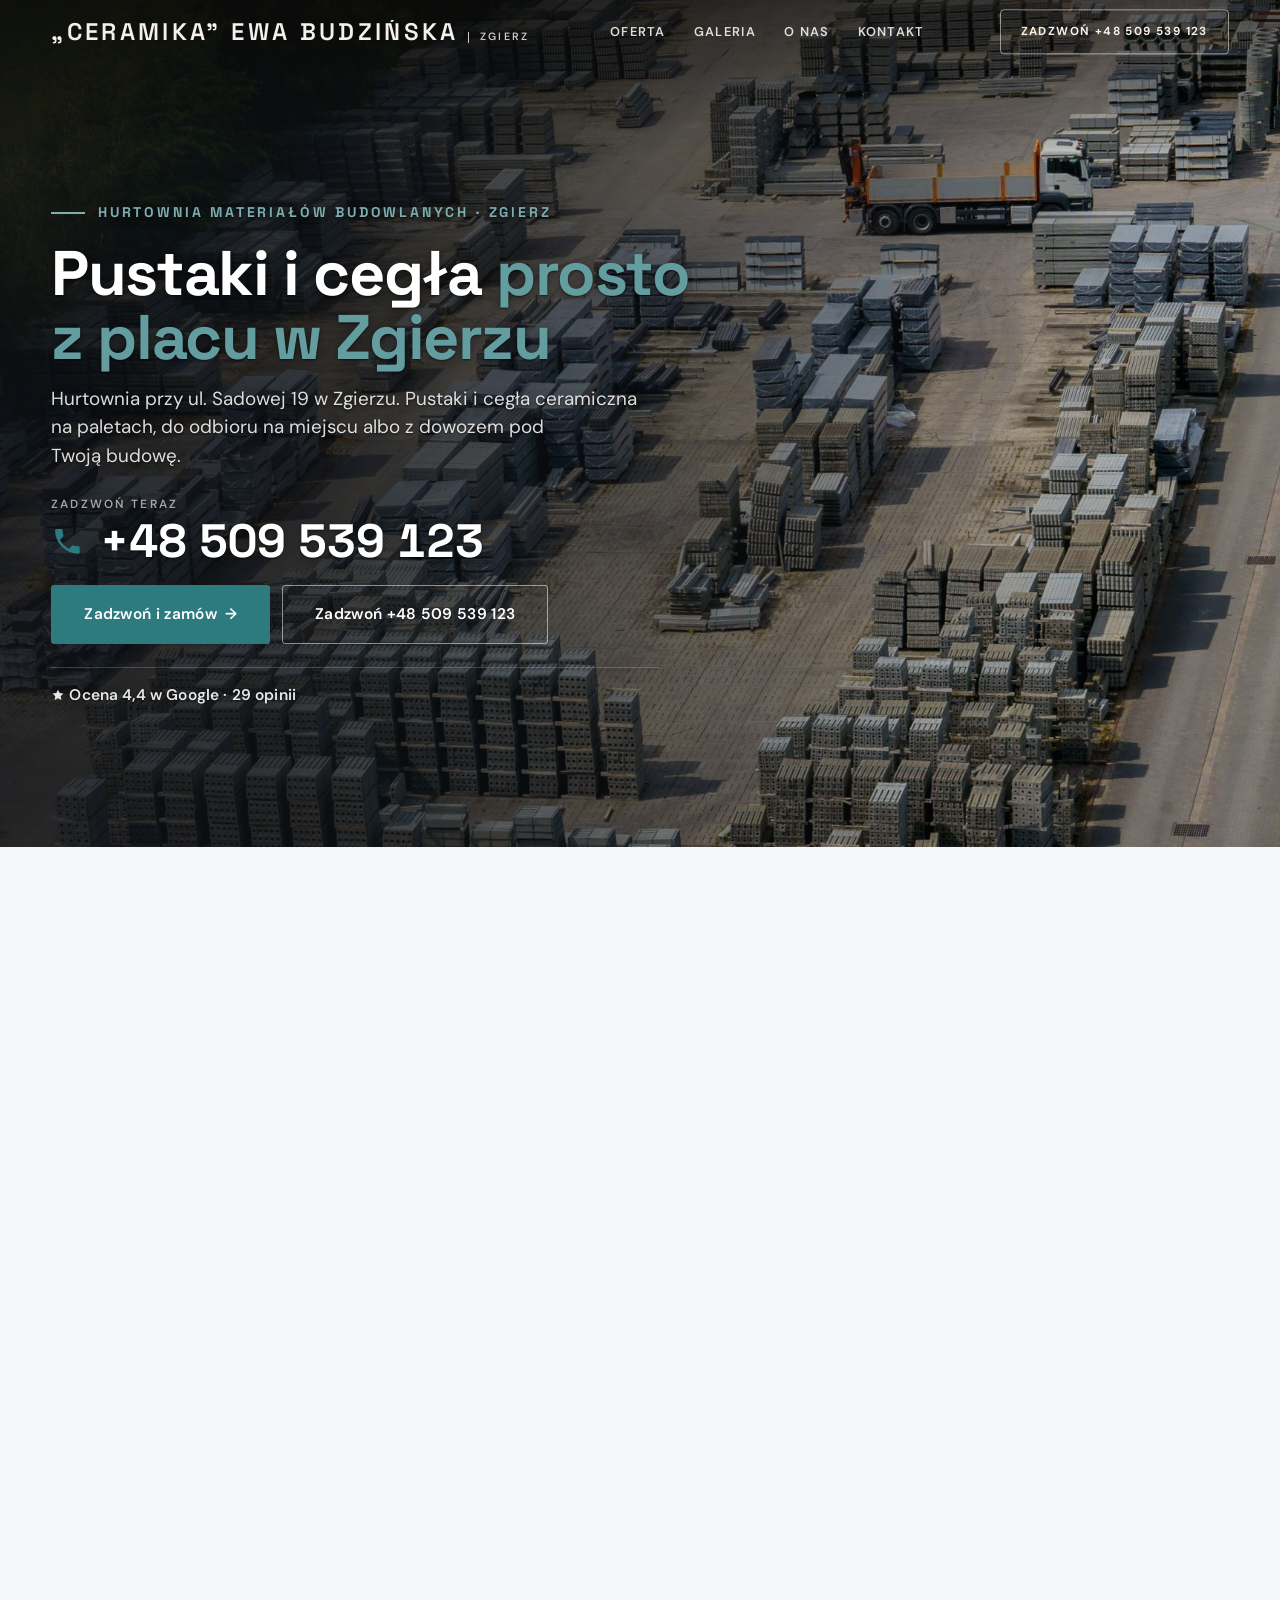
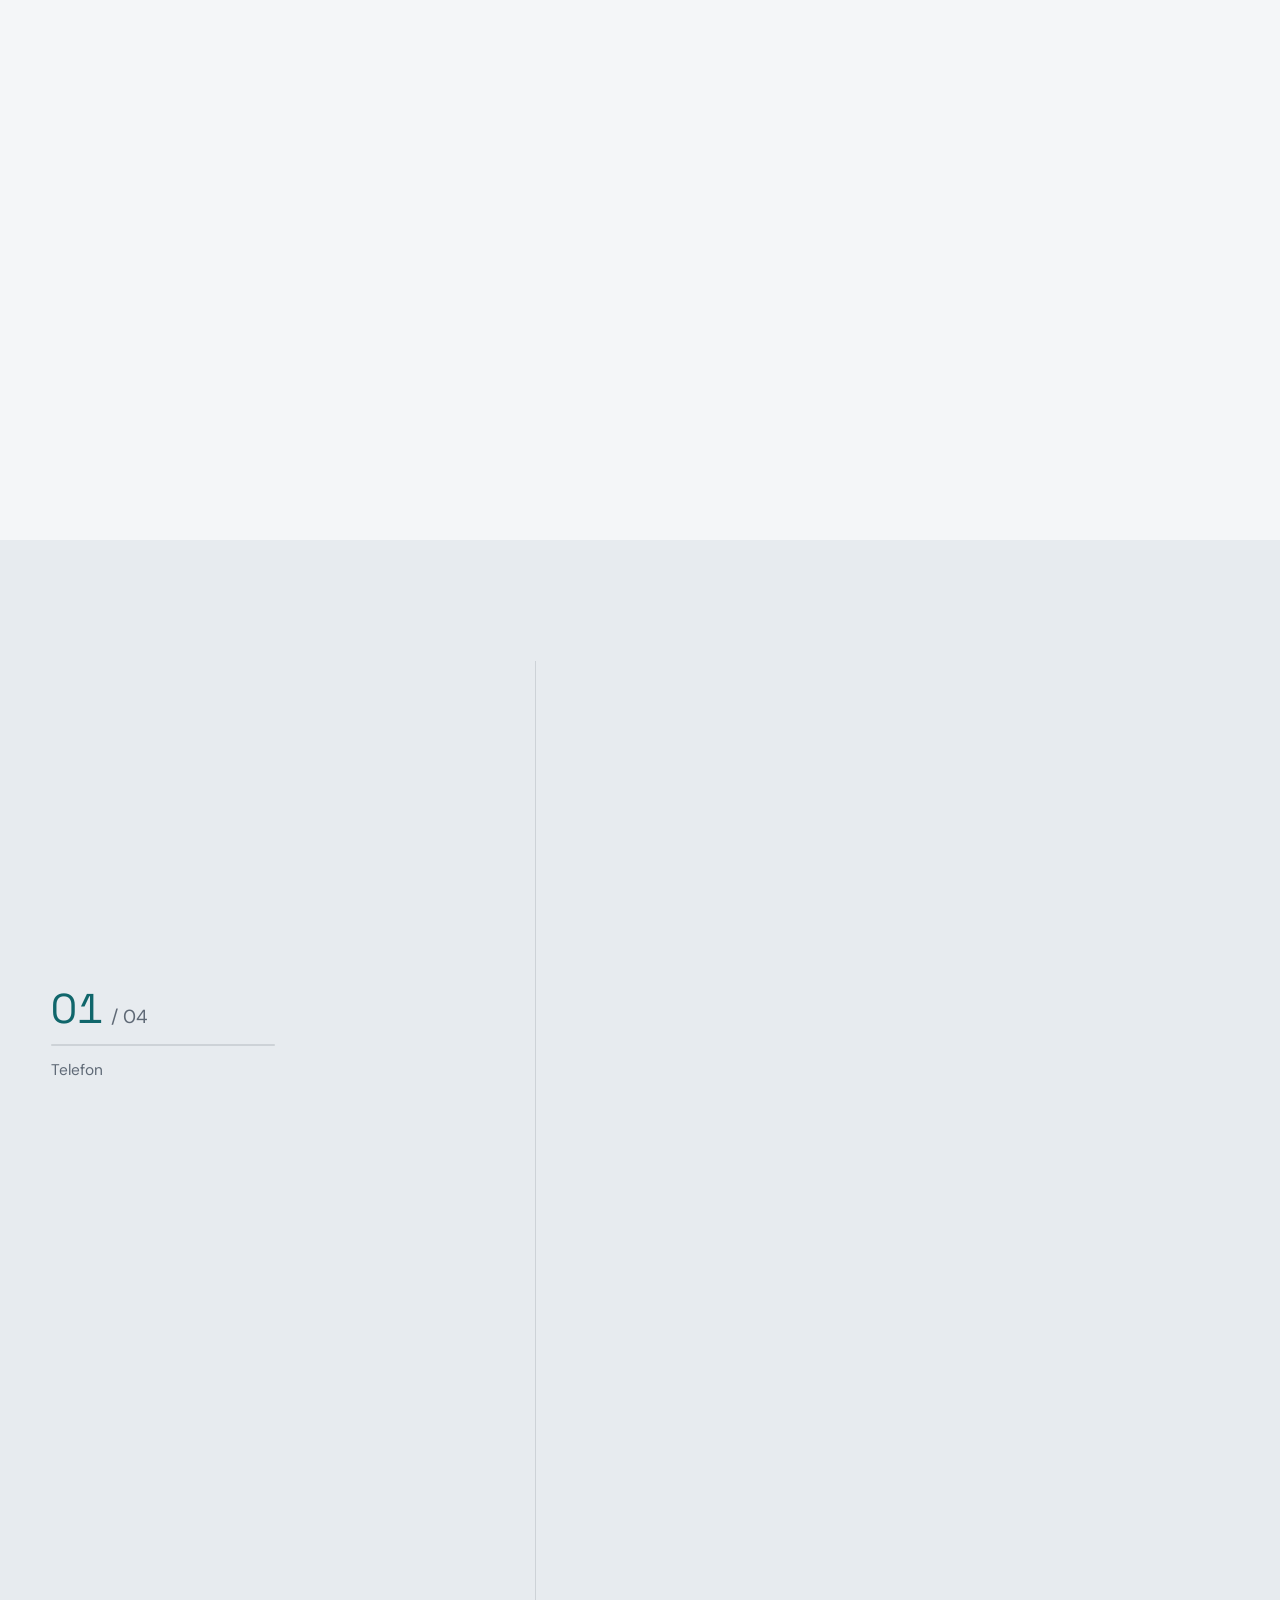
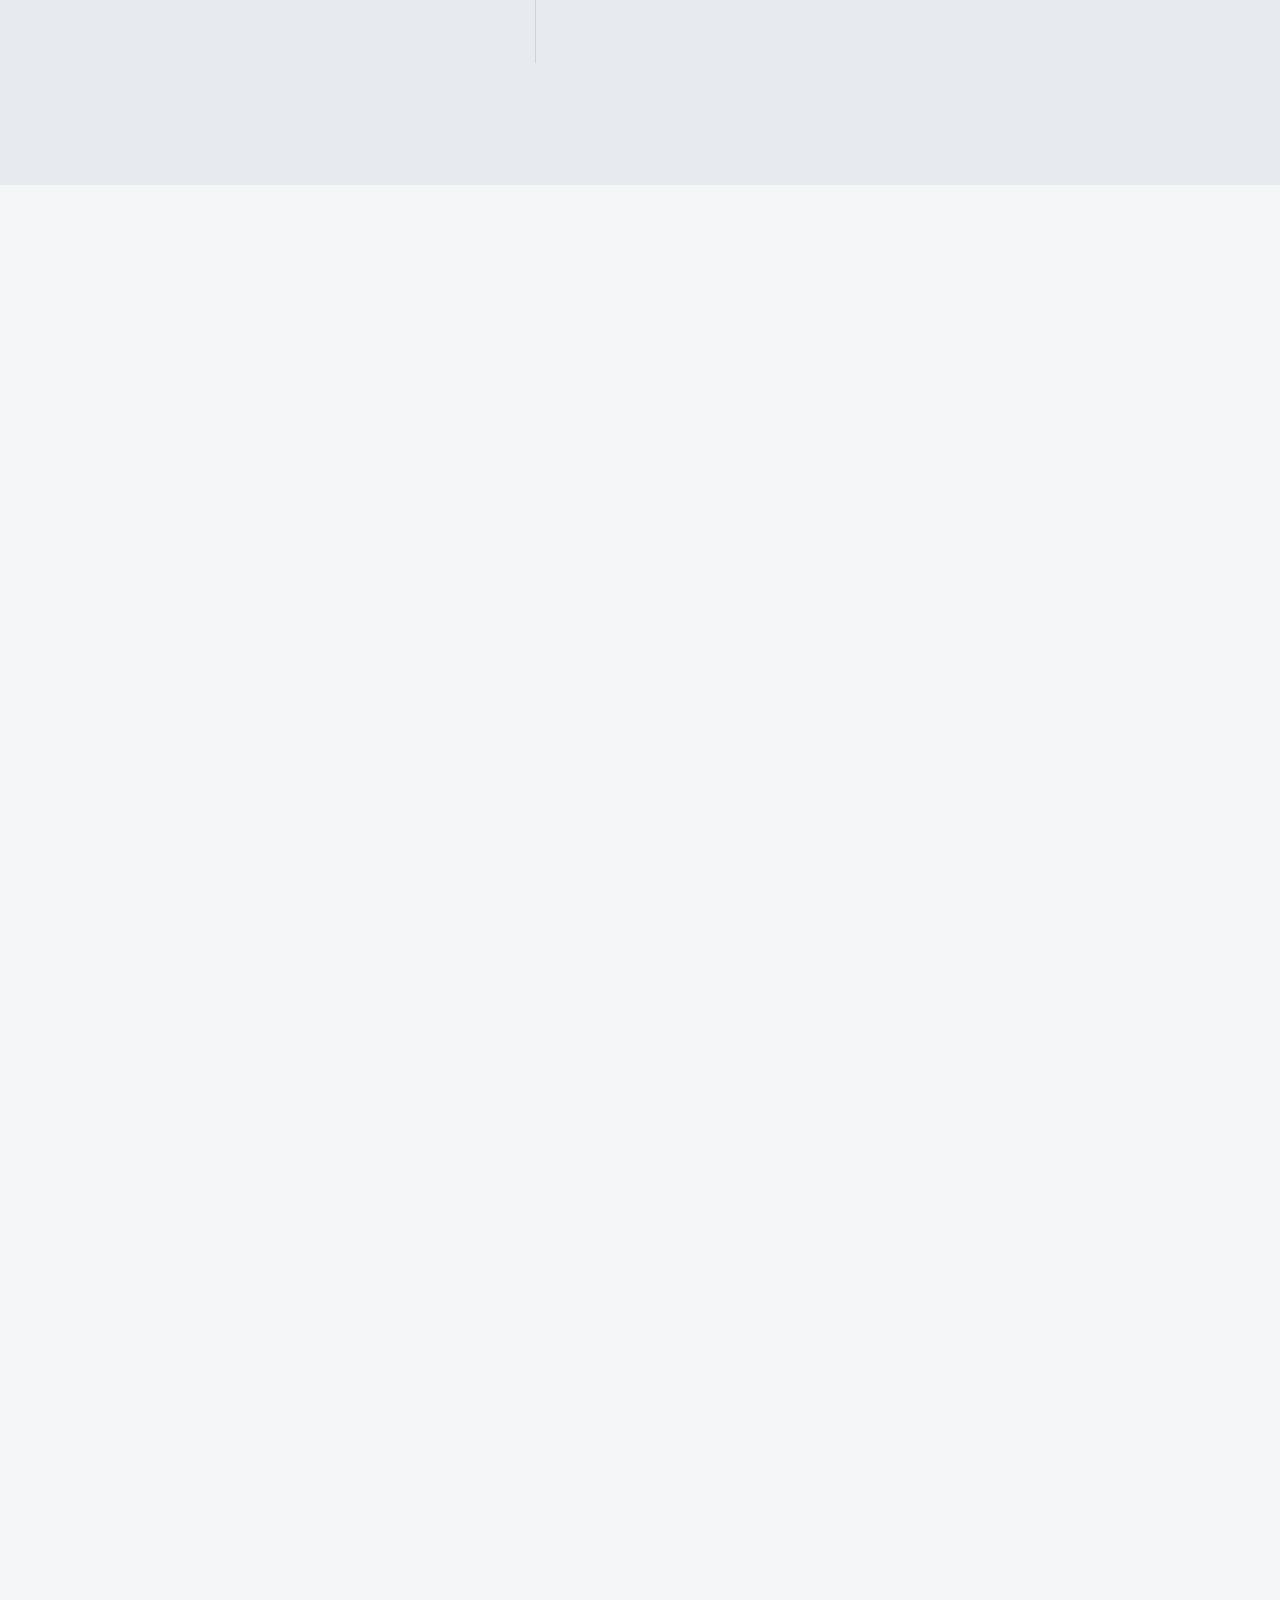
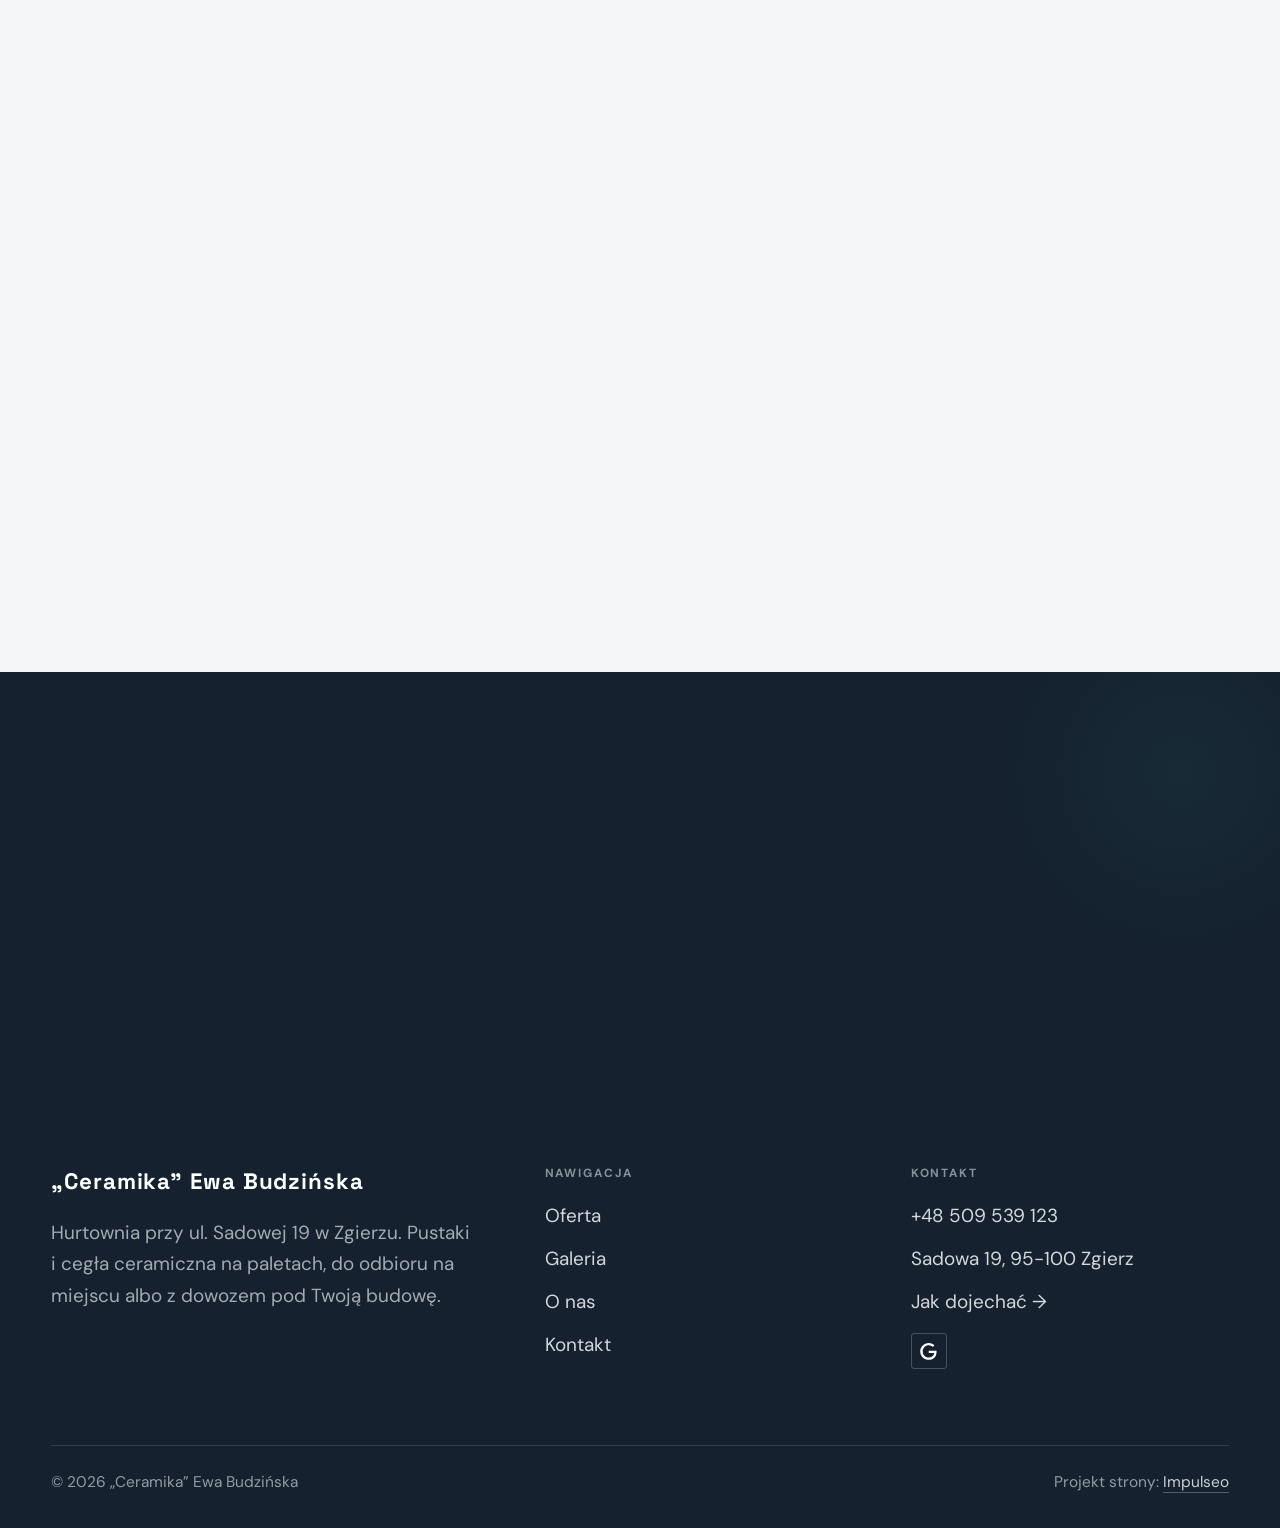
==== index.html @ 6e17d6d0 "Strona demo: ceramika-ewa-budzinska" ====
<!DOCTYPE html>
<html lang="pl">
<head>
<meta charset="UTF-8">
<meta name="viewport" content="width=device-width, initial-scale=1.0">
<title>„Ceramika” Ewa Budzińska - hurtownia materiałów budowlanych · Zgierz</title>
<meta name="description" content="„Ceramika” Ewa Budzińska - hurtownia materiałów budowlanych w Zgierzu, ul. Sadowa 19. Pustaki i cegła ceramiczna, odbiór na miejscu albo dowóz pod budowę. Tel. 509 539 123.">
<link rel="canonical" href="https://kris20032.github.io/ceramika-ewa-budzinska/">
<meta name="robots" content="noindex, nofollow">
<meta property="og:type" content="website">
<meta property="og:locale" content="pl_PL">
<meta property="og:site_name" content="„Ceramika” Ewa Budzińska">
<meta property="og:title" content="„Ceramika” Ewa Budzińska - hurtownia materiałów budowlanych · Zgierz">
<meta property="og:description" content="„Ceramika” Ewa Budzińska - hurtownia materiałów budowlanych w Zgierzu, ul. Sadowa 19. Pustaki i cegła ceramiczna, odbiór na miejscu albo dowóz pod budowę. Tel. 509 539 123.">
<meta property="og:url" content="https://kris20032.github.io/ceramika-ewa-budzinska/">
<meta property="og:image" content="https://kris20032.github.io/ceramika-ewa-budzinska/img/og.jpg">
<meta property="og:image:width" content="1200">
<meta property="og:image:height" content="630">
<meta name="twitter:card" content="summary_large_image">
<script type="application/ld+json">{"@context": "https://schema.org", "@type": "LocalBusiness", "name": "„Ceramika” Ewa Budzińska", "url": "https://kris20032.github.io/ceramika-ewa-budzinska/", "telephone": "+48509539123", "image": "https://kris20032.github.io/ceramika-ewa-budzinska/img/og.jpg", "areaServed": "Zgierz", "sameAs": ["https://www.google.com/maps?cid=14687535747138328840"]}</script>
<link rel="preconnect" href="https://fonts.googleapis.com">
<link rel="preconnect" href="https://fonts.gstatic.com" crossorigin>
<link href="https://fonts.googleapis.com/css2?family=Space+Grotesk:wght@500;600;700&family=DM+Sans:opsz,wght@9..40,400;9..40,500;9..40,600&display=swap" rel="stylesheet">
<link rel="stylesheet" href="assets/styles.css?v=42284252">
</head>
<body>

<header class="nav">
  <div class="wrap nav-inner">
    <a class="brand" href="index.html"><span class="name">„Ceramika” Ewa Budzińska</span><span class="sub">Zgierz</span></a>
    <nav class="nav-links">
      <a href="oferta.html">Oferta</a>
      <a href="realizacje.html">Galeria</a>
      <a href="o-nas.html">O nas</a>
      <a href="kontakt.html">Kontakt</a>
      <a href="tel:+48509539123" class="btn btn-accent">Zadzwoń +48 509 539 123</a>
    </nav>
    <button class="nav-toggle" aria-label="Menu"><span></span><span></span><span></span></button>
  </div>
</header>

<main>
<section class="hero-fach">
  <img class="hf-photo" src="img/hero.jpg" fetchpriority="high" data-rotate="img/g1.jpg|img/g3.jpg" alt="„Ceramika” Ewa Budzińska" width="1800" height="1140">
  <div class="hf-panel">
    <div class="hf-inner">
      <span class="hf-kicker">Hurtownia materiałów budowlanych · Zgierz</span>
      <h1 class="hf-title">Pustaki i cegła <em>prosto z placu w Zgierzu</em></h1>
      <p class="hf-lead">Hurtownia przy ul. Sadowej 19 w Zgierzu. Pustaki i cegła ceramiczna na paletach, do odbioru na miejscu albo z dowozem pod Twoją budowę.</p>
      <a class="hf-phone" href="tel:+48509539123"><span class="hf-phone-lab">Zadzwoń teraz</span><span class="hf-phone-num"><svg class="ico-tel" width="16" height="16" viewBox="0 0 24 24" fill="none" aria-hidden="true"><path d="M6.6 10.8a15.5 15.5 0 0 0 6.6 6.6l2.2-2.2a1 1 0 0 1 1-.24 11.4 11.4 0 0 0 3.6.58 1 1 0 0 1 1 1V20a1 1 0 0 1-1 1A17 17 0 0 1 3 4a1 1 0 0 1 1-1h3.5a1 1 0 0 1 1 1c0 1.25.2 2.46.58 3.6a1 1 0 0 1-.25 1l-2.23 2.2Z" fill="currentColor"/></svg> +48 509 539 123</span></a>
      <div class="hf-actions">
        <a href="kontakt.html" class="btn btn-accent">Zadzwoń i zamów <span class="arr">→</span></a>
        <a href="tel:+48509539123" class="btn btn-ghost hf-ghost">Zadzwoń +48 509 539 123</a>
      </div>
      <div class="hf-trust"><svg class="ico-star" width="14" height="14" viewBox="0 0 24 24" style="vertical-align:-2px" aria-hidden="true"><path d="M12 2.8l2.85 5.8 6.4.93-4.63 4.5 1.1 6.37L12 17.4l-5.72 3 1.1-6.37-4.63-4.5 6.4-.93L12 2.8Z" fill="currentColor"/></svg> Ocena 4,4 w Google · 29 opinii</div>
    </div>
  </div>
</section>
<section class="objawy">
  <div class="wrap">
    <div class="head reveal">
      <span class="eyebrow">Na placu</span>
      <h2>Ceramika na ściany domu</h2>
      <p>Pustaki i cegła na paletach. Zadzwoń, a powiemy, co jest dziś na placu i kiedy możemy to przywieźć.</p>
    </div>
    <div class="obj-grid">
      <a class="obj-tile reveal" href="kontakt.html"><span class="ot-row"><span class="ot-name">Pustaki ceramiczne</span><span class="ot-arr" aria-hidden="true">→</span></span></a>
      <a class="obj-tile reveal" href="kontakt.html"><span class="ot-row"><span class="ot-name">Cegła</span><span class="ot-arr" aria-hidden="true">→</span></span></a>
      <a class="obj-tile reveal" href="kontakt.html"><span class="ot-row"><span class="ot-name">Stan surowy</span><span class="ot-arr" aria-hidden="true">→</span></span></a>
      <a class="obj-tile reveal" href="kontakt.html"><span class="ot-row"><span class="ot-name">Dowóz pod budowę</span><span class="ot-arr" aria-hidden="true">→</span></span></a>
      <a class="obj-tile reveal" href="kontakt.html"><span class="ot-row"><span class="ot-name">Odbiór na miejscu</span><span class="ot-arr" aria-hidden="true">→</span></span></a>
      <a class="obj-tile reveal" href="kontakt.html"><span class="ot-row"><span class="ot-name">Cena przez telefon</span><span class="ot-arr" aria-hidden="true">→</span></span></a>
    </div>
  </div>
</section>
<section class="gateways-band">
  <div class="wrap">
    <div class="gateways">
      <a href="oferta.html" class="gateway reveal"><img src="img/g2.jpg" alt="Pustaki ceramiczne" loading="lazy" width="1330" height="730" decoding="async"><span class="g-ttl">Pustaki ceramiczne</span></a>
      <a href="oferta.html" class="gateway reveal"><img src="img/g9.jpg" alt="Cegła ceramiczna" loading="lazy" width="1615" height="1179" decoding="async"><span class="g-ttl">Cegła ceramiczna</span></a>
      <a href="oferta.html" class="gateway reveal"><img src="img/g5.jpg" alt="Materiały na stan surowy" loading="lazy" width="1900" height="1267" decoding="async"><span class="g-ttl">Materiały na stan surowy</span></a>
    </div>
  </div>
</section>
<section class="proces proces-os fachowcy">
  <div class="wrap proc-grid">
    <div class="proc-side">
      <div class="head reveal">
        <span class="eyebrow">Jak pracujemy</span>
        <h2>Wiesz, na czym stoisz - na każdym etapie</h2>
        <p>Od pierwszego telefonu do materiału na budowie.</p>
      </div>
      <div class="proc-count" aria-hidden="true"><span class="pc-cur">01</span><span class="pc-all">/ 04</span></div>
      <div class="proc-bar" aria-hidden="true"><i></i></div>
      <p class="proc-now" aria-hidden="true">Telefon</p>
    </div>
    <ol class="proces-line">
      <li class="reveal"><span class="pno">01</span><h3>Telefon</h3><p>Dzwonisz pod 509 539 123 z listą materiałów albo z projektem.</p></li>
      <li class="reveal"><span class="pno">02</span><h3>Cena i termin</h3><p>Mówimy, co jest na placu, ile to kosztuje i kiedy możemy przywieźć.</p></li>
      <li class="reveal"><span class="pno">03</span><h3>Przygotowanie</h3><p>Kompletujemy towar na paletach i umawiamy dzień odbioru albo dostawy.</p></li>
      <li class="reveal"><span class="pno">04</span><h3>Odbiór albo dowóz</h3><p>Odbierasz materiał u nas przy Sadowej albo przywozimy go pod budowę.</p></li>
    </ol>
  </div>
</section>
<section>
  <div class="wrap">
    <div class="head reveal">
      <span class="eyebrow">Galeria</span>
      <h2>Materiały na mury</h2>
      <p>Ceramika budowlana i towar przygotowany do wydania.</p>
    </div>
    <div class="gallery">
      <div class="tile t-two3 reveal"><img src="img/g6.jpg" alt="„Ceramika” Ewa Budzińska" loading="lazy" width="1600" height="1045" decoding="async"></div>
      <div class="tile t-third reveal"><img src="img/g7.jpg" alt="„Ceramika” Ewa Budzińska" loading="lazy" width="1566" height="1036" decoding="async"></div>
      <div class="tile t-third reveal"><img src="img/g8.jpg" alt="„Ceramika” Ewa Budzińska" loading="lazy" width="1538" height="994" decoding="async"></div>
      <div class="tile t-third reveal"><img src="img/g4.jpg" alt="„Ceramika” Ewa Budzińska" loading="lazy" width="1600" height="1067" decoding="async"></div>
      <div class="tile t-third reveal"><img src="img/g10.jpg" alt="„Ceramika” Ewa Budzińska" loading="lazy" width="1516" height="960" decoding="async"></div>
    </div>
    <div style="margin-top:var(--space-7)" class="reveal"><a href="realizacje.html" class="btn btn-accent">Pełna galeria <span class="arr">→</span></a></div>
  </div>
</section>
<section class="fach-uslugi">
  <div class="wrap">
    <div class="head reveal">
      <span class="eyebrow">Asortyment</span>
      <h2>Co kupisz w hurtowni</h2>
      <p>Najczęściej kupowane u nas materiały. Aktualną cenę podamy przez telefon.</p>
    </div>
    <ul class="fu-list">
      <li class="fu-row reveal"><div class="fu-name">Pustaki ceramiczne</div><div class="fu-desc">Na ściany nośne i działowe. Stoją u nas na paletach, gotowe do wydania.</div><a class="fu-cta" href="kontakt.html">Zapytaj o cenę <span class="arr">→</span></a></li>
      <li class="fu-row reveal"><div class="fu-name">Cegła ceramiczna</div><div class="fu-desc">Do ścian, kominów i ogrodzeń. Zapytaj, jakie rodzaje są teraz na placu.</div><a class="fu-cta" href="kontakt.html">Zapytaj o cenę <span class="arr">→</span></a></li>
      <li class="fu-row reveal"><div class="fu-name">Materiały na stan surowy</div><div class="fu-desc">Reszta listy na budowę. Mówimy od razu, co jest na miejscu, a co trzeba sprowadzić.</div><a class="fu-cta" href="kontakt.html">Zapytaj o cenę <span class="arr">→</span></a></li>
      <li class="fu-row reveal"><div class="fu-name">Dowóz pod budowę</div><div class="fu-desc">Materiał przywozimy pod wskazany adres. Termin dostawy ustalamy przy zamówieniu.</div><a class="fu-cta" href="kontakt.html">Zapytaj o cenę <span class="arr">→</span></a></li>
      <li class="fu-row reveal"><div class="fu-name">Odbiór na miejscu</div><div class="fu-desc">Ul. Sadowa 19 w Zgierzu, od poniedziałku do piątku w godz. 8:00-16:00.</div><a class="fu-cta" href="kontakt.html">Zapytaj o cenę <span class="arr">→</span></a></li>
      <li class="fu-row reveal"><div class="fu-name">Pomoc w doborze</div><div class="fu-desc">Pomożemy policzyć, ile palet materiału zejdzie na Twoje ściany.</div><a class="fu-cta" href="kontakt.html">Zapytaj o cenę <span class="arr">→</span></a></li>
    </ul>
    <div style="margin-top:var(--space-7)" class="reveal"><a href="oferta.html" class="btn btn-ghost">Pełna oferta <span class="arr">→</span></a></div>
  </div>
</section>
<section class="stopklatka" aria-hidden="true">
  <div class="stk-bg" style="background-image:url(img/about.jpg)"></div>
</section>
<section class="opinie">
  <div class="wrap">
    <div class="head center reveal">
      <span class="eyebrow">Opinie</span>
      <h2>Co mówią klienci</h2>
    </div>
    <p class="op-meta reveal"><span class="g-badge"><svg class="gb-ico" viewBox="0 0 24 24" width="18" height="18" aria-hidden="true"><path fill="#4285F4" d="M22.56 12.25c0-.78-.07-1.53-.2-2.25H12v4.26h5.92c-.26 1.37-1.04 2.53-2.21 3.31v2.77h3.57c2.08-1.92 3.28-4.74 3.28-8.09z"/><path fill="#34A853" d="M12 23c2.97 0 5.46-.98 7.28-2.66l-3.57-2.77c-.98.66-2.23 1.06-3.71 1.06-2.86 0-5.29-1.93-6.16-4.53H2.18v2.84C3.99 20.53 7.7 23 12 23z"/><path fill="#FBBC05" d="M5.84 14.09c-.22-.66-.35-1.36-.35-2.09s.13-1.43.35-2.09V7.07H2.18C1.43 8.55 1 10.22 1 12s.43 3.45 1.18 4.93l2.85-2.22.81-.62z"/><path fill="#EA4335" d="M12 5.38c1.62 0 3.06.56 4.21 1.64l3.15-3.15C17.45 2.09 14.97 1 12 1 7.7 1 3.99 3.47 2.18 7.07l3.66 2.84c.87-2.6 3.3-4.53 6.16-4.53z"/></svg><b class="gb-ocena">4,4</b><svg class="gb-stars" viewBox="0 0 90 18" width="74" height="14.8" aria-hidden="true"><g fill="currentColor" opacity=".26"><path transform="translate(0,0)" d="M9 1.6l2.2 4.46 4.92.72-3.56 3.47.84 4.9L9 12.74l-4.4 2.31.84-4.9L1.88 6.68l4.92-.72L9 1.6Z"/><path transform="translate(18,0)" d="M9 1.6l2.2 4.46 4.92.72-3.56 3.47.84 4.9L9 12.74l-4.4 2.31.84-4.9L1.88 6.68l4.92-.72L9 1.6Z"/><path transform="translate(36,0)" d="M9 1.6l2.2 4.46 4.92.72-3.56 3.47.84 4.9L9 12.74l-4.4 2.31.84-4.9L1.88 6.68l4.92-.72L9 1.6Z"/><path transform="translate(54,0)" d="M9 1.6l2.2 4.46 4.92.72-3.56 3.47.84 4.9L9 12.74l-4.4 2.31.84-4.9L1.88 6.68l4.92-.72L9 1.6Z"/><path transform="translate(72,0)" d="M9 1.6l2.2 4.46 4.92.72-3.56 3.47.84 4.9L9 12.74l-4.4 2.31.84-4.9L1.88 6.68l4.92-.72L9 1.6Z"/></g><clipPath id="gs880"><rect x="0" y="0" width="79.2" height="18"/></clipPath><g fill="#FBBC04" clip-path="url(#gs880)"><path transform="translate(0,0)" d="M9 1.6l2.2 4.46 4.92.72-3.56 3.47.84 4.9L9 12.74l-4.4 2.31.84-4.9L1.88 6.68l4.92-.72L9 1.6Z"/><path transform="translate(18,0)" d="M9 1.6l2.2 4.46 4.92.72-3.56 3.47.84 4.9L9 12.74l-4.4 2.31.84-4.9L1.88 6.68l4.92-.72L9 1.6Z"/><path transform="translate(36,0)" d="M9 1.6l2.2 4.46 4.92.72-3.56 3.47.84 4.9L9 12.74l-4.4 2.31.84-4.9L1.88 6.68l4.92-.72L9 1.6Z"/><path transform="translate(54,0)" d="M9 1.6l2.2 4.46 4.92.72-3.56 3.47.84 4.9L9 12.74l-4.4 2.31.84-4.9L1.88 6.68l4.92-.72L9 1.6Z"/><path transform="translate(72,0)" d="M9 1.6l2.2 4.46 4.92.72-3.56 3.47.84 4.9L9 12.74l-4.4 2.31.84-4.9L1.88 6.68l4.92-.72L9 1.6Z"/></g></svg><span class="gb-txt">29 opinii w Google</span></span></p>
    <p class="op-meta reveal"><a class="op-google" href="https://www.google.com/maps?cid=14687535747138328840" target="_blank" rel="noopener"><svg class="op-g-ico" viewBox="0 0 24 24" width="17" height="17" aria-hidden="true"><path fill="#4285F4" d="M22.56 12.25c0-.78-.07-1.53-.2-2.25H12v4.26h5.92c-.26 1.37-1.04 2.53-2.21 3.31v2.77h3.57c2.08-1.92 3.28-4.74 3.28-8.09z"/><path fill="#34A853" d="M12 23c2.97 0 5.46-.98 7.28-2.66l-3.57-2.77c-.98.66-2.23 1.06-3.71 1.06-2.86 0-5.29-1.93-6.16-4.53H2.18v2.84C3.99 20.53 7.7 23 12 23z"/><path fill="#FBBC05" d="M5.84 14.09c-.22-.66-.35-1.36-.35-2.09s.13-1.43.35-2.09V7.07H2.18C1.43 8.55 1 10.22 1 12s.43 3.45 1.18 4.93l2.85-2.22.81-.62z"/><path fill="#EA4335" d="M12 5.38c1.62 0 3.06.56 4.21 1.64l3.15-3.15C17.45 2.09 14.97 1 12 1 7.7 1 3.99 3.47 2.18 7.07l3.66 2.84c.87-2.6 3.3-4.53 6.16-4.53z"/></svg><span>Zobacz opinie w Google</span><span class="arr">→</span></a></p>
    <div class="opinie-grid">
      <figure class="op-card reveal"><span class="op-star"><svg class="ico-star" width="14" height="14" viewBox="0 0 24 24" style="vertical-align:-2px" aria-hidden="true"><path d="M12 2.8l2.85 5.8 6.4.93-4.63 4.5 1.1 6.37L12 17.4l-5.72 3 1.1-6.37-4.63-4.5 6.4-.93L12 2.8Z" fill="currentColor"/></svg><svg class="ico-star" width="14" height="14" viewBox="0 0 24 24" style="vertical-align:-2px" aria-hidden="true"><path d="M12 2.8l2.85 5.8 6.4.93-4.63 4.5 1.1 6.37L12 17.4l-5.72 3 1.1-6.37-4.63-4.5 6.4-.93L12 2.8Z" fill="currentColor"/></svg><svg class="ico-star" width="14" height="14" viewBox="0 0 24 24" style="vertical-align:-2px" aria-hidden="true"><path d="M12 2.8l2.85 5.8 6.4.93-4.63 4.5 1.1 6.37L12 17.4l-5.72 3 1.1-6.37-4.63-4.5 6.4-.93L12 2.8Z" fill="currentColor"/></svg><svg class="ico-star" width="14" height="14" viewBox="0 0 24 24" style="vertical-align:-2px" aria-hidden="true"><path d="M12 2.8l2.85 5.8 6.4.93-4.63 4.5 1.1 6.37L12 17.4l-5.72 3 1.1-6.37-4.63-4.5 6.4-.93L12 2.8Z" fill="currentColor"/></svg><svg class="ico-star" width="14" height="14" viewBox="0 0 24 24" style="vertical-align:-2px" aria-hidden="true"><path d="M12 2.8l2.85 5.8 6.4.93-4.63 4.5 1.1 6.37L12 17.4l-5.72 3 1.1-6.37-4.63-4.5 6.4-.93L12 2.8Z" fill="currentColor"/></svg></span><blockquote>Z Panem Grześkiem wszystko można załatwić. Bardzo sympatyczni i pomocni właściciele. W miarę możliwości szybkie terminy dostawy i duży wybór dobrych jakościowo materiałów.</blockquote><span class="op-autor">Marcin Kac</span></figure>
    </div>
  </div>
</section>
<section class="cta">
  <div class="wrap">
    <div class="reveal">
      <span class="eyebrow">Współpraca</span>
      <h2>Potrzebujesz materiału na budowę?</h2>
      <p>Powiemy, co jest na placu, ile to kosztuje i kiedy możemy przywieźć.</p>
    </div>
    <div class="cta-actions reveal">
      <a href="kontakt.html" class="btn btn-light">Zadzwoń i zamów <span class="arr">→</span></a>
      <a href="tel:+48509539123" class="btn btn-ghost btn-ghost-cta">+48 509 539 123</a>
    </div>
  </div>
</section>
</main>

<footer>
  <div class="wrap">
    <div class="foot-grid">
      <div class="foot-brand">
        <div class="name">„Ceramika” Ewa Budzińska</div>
        <p>Hurtownia przy ul. Sadowej 19 w Zgierzu. Pustaki i cegła ceramiczna na paletach, do odbioru na miejscu albo z dowozem pod Twoją budowę.</p>
      </div>
      <div class="foot-col">
        <h4>Nawigacja</h4>
        <a href="oferta.html">Oferta</a>
        <a href="realizacje.html">Galeria</a>
        <a href="o-nas.html">O nas</a>
        <a href="kontakt.html">Kontakt</a>
      </div>
      <div class="foot-col">
        <h4>Kontakt</h4>
        <a href="tel:+48509539123">+48 509 539 123</a>
        <p>Sadowa 19, 95-100 Zgierz</p>
        <a href="https://www.google.com/maps?cid=14687535747138328840" target="_blank" rel="noopener">Jak dojechać →</a>
      <div class="foot-soc">
        <a class="soc" href="https://www.google.com/maps?cid=14687535747138328840" target="_blank" rel="noopener" aria-label="Google - „Ceramika” Ewa Budzińska"><svg viewBox="0 0 24 24" aria-hidden="true" focusable="false"><path d="M12.48 10.92v3.28h7.84c-.24 1.84-.853 3.187-1.787 4.133-1.147 1.147-2.933 2.4-6.053 2.4-4.827 0-8.6-3.893-8.6-8.72s3.773-8.72 8.6-8.72c2.6 0 4.507 1.027 5.907 2.347l2.307-2.307C18.747 1.44 16.133 0 12.48 0 5.867 0 .307 5.387.307 12s5.56 12 12.173 12c3.573 0 6.267-1.173 8.373-3.36 2.16-2.16 2.84-5.213 2.84-7.667 0-.76-.053-1.467-.173-2.053H12.48z" fill="currentColor"/></svg></a>
      </div>
      </div>
    </div>
    <div class="foot-bot">
      <span>© 2026 „Ceramika” Ewa Budzińska</span>
      <span>Projekt strony: <a class="foot-credit" href="https://impulseo.pl" target="_blank" rel="noopener">Impulseo</a></span>
    </div>
  </div>
</footer>
<div class="sticky-call"><a class="sc-call" href="tel:+48509539123"><svg class="ico-tel" width="16" height="16" viewBox="0 0 24 24" fill="none" aria-hidden="true"><path d="M6.6 10.8a15.5 15.5 0 0 0 6.6 6.6l2.2-2.2a1 1 0 0 1 1-.24 11.4 11.4 0 0 0 3.6.58 1 1 0 0 1 1 1V20a1 1 0 0 1-1 1A17 17 0 0 1 3 4a1 1 0 0 1 1-1h3.5a1 1 0 0 1 1 1c0 1.25.2 2.46.58 3.6a1 1 0 0 1-.25 1l-2.23 2.2Z" fill="currentColor"/></svg> Zadzwoń</a><a class="sc-quote" href="kontakt.html">Zadzwoń i zamów</a></div>
<div class="demo-wazne" data-do="2026-11-08" data-cykl="3" hidden><svg class="dw-ico" width="13" height="13" viewBox="0 0 24 24" fill="none" aria-hidden="true"><circle cx="12" cy="12" r="8.6" stroke="currentColor" stroke-width="1.8"/><path d="M12 7.2V12l3.3 2" stroke="currentColor" stroke-width="1.8" stroke-linecap="round"/></svg><span class="dw-txt"></span></div>

<script src="assets/main.js"></script>
</body>
</html>
---- assets/styles.css ----
/* ============================================================
   STOLBASZ — premium, architektoniczny B2B fit-out
   Jasna paleta, zero brązu. System wg premium-web-craft.
   Projekt strony: Impulseo (impulseo.pl)
   ============================================================ */

:root{
  /* PALETA — jasna, architektoniczna, chłodna */
  --paper:#F4F6F8;          /* główne tło */
  --paper-2:#E7EBEF;        /* sekcje alternatywne (chłodny jasny szary) */
  --paper-3:#E7EBEF;        /* delikatne wypełnienia */
  --ink:#15212E;            /* tekst główny — chłodny grafit */
  --ink-soft:#243443;       /* nagłówki drugorzędne */
  --muted:#6B7785;          /* tekst poboczny */
  --line:rgba(21,33,46,.12);/* hairline */
  --accent:#E8A317;         /* stonowany petrol-slate — jedyny akcent */
  --accent-d:#C9870C;
  --accent-soft:rgba(232,163,23,.10);
  --dark:#15212E;           /* sekcje ciemne (stopka/CTA) */

  /* HOVER ZDJĘĆ — JEDEN standard dla całego silnika (decyzja K. 04.08.2026, artefakt z wariantami).
     AKTUALNE (K.+Szymon 09.08.2026, wybór z artefaktu 6 wariantów): zoom 1.05 przy 1.4s -
     przy tak długim czasie mocniejszy kadr NIE skacze, tylko „oddycha". Poprzedni standard
     (1.02 / .55s z 04.08) odbierany jako dynamiczny i szybki.
     Spoczynek lekko przygaszony, ale TYLKO tam, gdzie jest mysz (@media hover:hover) —
     na telefonie zdjęcia zostają w pełnej jasności. */
  --img-zoom:1.05;                   /* K.+Szymon 09.08: wariant F z artefaktu porównawczego */
  --img-rest:brightness(.95) saturate(.99);
  --img-hot:brightness(1.06) saturate(1.05);
  --img-dur:1.4s;                    /* K.+Szymon 09.08 (wariant F): powoli = elegancko */
  --img-ease:cubic-bezier(.16,.84,.44,1);  /* miękki ogon, efekt „oddychania" */

  /* ODSTĘPY — skala 4/8 */
  --space-1:4px; --space-2:8px; --space-3:12px; --space-4:16px; --space-5:24px;
  --space-6:32px; --space-7:48px; --space-8:64px; --space-9:96px; --space-10:128px;

  /* TYPOGRAFIA — fluid clamp() (skala podbita 16.07.2026: większe, czytelniejsze litery — uwaga Adama) */
  --text-sm:clamp(.9rem,.87rem + .12vw,1rem);
  --text-base:clamp(1.08rem,1.04rem + .18vw,1.2rem);
  --text-lg:clamp(1.24rem,1.15rem + .34vw,1.44rem);
  --text-h3:clamp(1.34rem,1.22rem + .55vw,1.66rem);
  --text-h2:clamp(2.1rem,1.66rem + 2.1vw,3.1rem);
  --text-h1:clamp(2.9rem,2.1rem + 4vw,5.1rem);

  /* PROMIENIE — architektoniczne, raczej ostre */
  --r-sm:3px; --r-md:6px; --r-lg:10px;

  /* RUCH */
  --ease:cubic-bezier(.25,.46,.45,.94); --dur:.24s;

  /* CIENIE — miękkie, warstwowe */
  --sh-sm:0 1px 2px rgba(16,24,32,.04), 0 2px 8px rgba(16,24,32,.05);
  --sh-md:0 2px 6px rgba(16,24,32,.05), 0 12px 28px -8px rgba(16,24,32,.12);
  --sh-lg:0 6px 14px rgba(16,24,32,.07), 0 26px 56px -18px rgba(16,24,32,.22);

  --hairline:1px solid var(--line);

  --font-display:'Space Grotesk','Inter',sans-serif;
  --font-body:'DM Sans','Inter',sans-serif;
}

*{box-sizing:border-box;margin:0;padding:0}
html{scroll-behavior:smooth}
body{
  font-family:var(--font-body);
  font-size:var(--text-base);
  line-height:1.65;
  color:var(--ink);
  background:var(--paper);
  -webkit-font-smoothing:antialiased;
  text-rendering:optimizeLegibility;
}
img{max-width:100%;height:auto;display:block}  /* height:auto = width/height z atrybutów trzyma proporcje (TOP#12) */
a{color:inherit;text-decoration:none}

.wrap{width:min(92%,1180px);margin-inline:auto}
section{padding-block:clamp(52px,6.5vw,96px)}

h1,h2,h3{font-family:var(--font-display);font-weight:700;line-height:1.08;letter-spacing:-.02em;color:var(--ink)}
h1{font-size:var(--text-h1);letter-spacing:-.035em}
h2{font-size:var(--text-h2);letter-spacing:-.025em}
h3{font-size:var(--text-h3)}
/* MIARA — długość wiersza. WCAG 2.2 SC 1.4.8: max 80 znaków; Butterick: 45–90.
   68ch daje realnie 72–78 znaków polskiego tekstu, czyli z zapasem pod granicą.
   Wcześniej limit miał TYLKO <p> — <li>, <blockquote> i <dd> nie miały żadnego,
   i to jedyny powód, dla którego 23 bloki na dwóch oddanych stronach jadą po
   83–106 znaków w wierszu (pomiar 07.08.2026, bramka `miara`).
   ⚠️ Listy i definicje ograniczamy TYLKO bez klasy: `ul`/`ol` z klasą to u nas
   układ (siatki kafli, menu), a nie tekst ciągły — tam miarę wyznacza układ. */
/* 60ch, nie 68ch (K. 10.08): po zmianie fontów na węższe kroje (DM Sans i spółka)
   w 68ch mieściło się ~90 znaków - bramka pikselowa słusznie zgłaszała przekroczenie
   granicy 80. Pomiar na żywej przeglądarce: 60ch = 90 znaków, 53ch = ~78 znaków, czyli normę WCAG 1.4.8. */
:root{ --miara:53ch }
p{max-width:min(100%,var(--miara))}
blockquote,
ul:not([class])>li, ol:not([class])>li,
dl:not([class])>dd{max-width:min(100%,var(--miara))}

/* ⚠️ Świadomie BEZ wyjątku `.tile p,.card p,.svc p{max-width:none}`, choć nasuwa się sam:
   te akapity BYŁY już ograniczone (stare `p{max-width:65ch}`), więc „wyjątek" nie odblokowałby
   niczego nowego — tylko ROZLUŹNIŁ stan sprzed zmiany na wszystkich demach naraz.
   `figcaption` żadna z reguł wyżej nie dotyczy, więc też nie potrzebuje zwolnienia. */

/* ŁAMANIE. `balance` wyrównuje długości wierszy w nagłówku, `pretty` pilnuje ostatniego
   wiersza akapitu, żeby nie został w nim jeden wyraz. Obsługiwane od Chrome 117 /
   Safari 17.5; starsze przeglądarki po prostu ignorują tę własność.
   `text-wrap:pretty` nie występowało dotąd ANI RAZ w silniku ani w repo klientów. */
h1,h2,h3,.lead,.lede{text-wrap:balance}
p,li,blockquote,dd{text-wrap:pretty}

.eyebrow{
  font-family:var(--font-body);
  font-size:var(--text-sm);
  font-weight:600;
  letter-spacing:.18em;
  text-transform:uppercase;
  color:var(--accent);
  display:inline-flex;align-items:center;gap:var(--space-3);
}
/* flex:none + margin-top = kreska trzyma się PIERWSZEJ linii. Wcześniej align-items:center
   centrowało ją względem całego bloku i przy zawinięciu (długi kicker typu
   „…WNĘTRZ · LESZNO · OD 2019") druga linia lądowała z brzydkim wcięciem. */
.eyebrow{align-items:flex-start}
.eyebrow>*,.eyebrow{text-wrap:balance}   /* dlugi kicker lamal sie na sierote typu samo „2019" w drugiej linii */
.eyebrow::before{content:"";width:28px;height:1px;background:var(--accent);display:inline-block;flex:none;margin-top:.62em}

.muted{color:var(--muted)}
.lead{font-size:var(--text-lg);line-height:1.55;color:var(--ink-soft);max-width:50ch}

/* ---------- BUTTONS ---------- */
.btn{
  display:inline-flex;align-items:center;gap:var(--space-2);
  font-weight:600;font-size:var(--text-sm);letter-spacing:.02em;
  padding:var(--space-4) var(--space-6);
  border-radius:var(--r-sm);
  transition:transform var(--dur) var(--ease),box-shadow var(--dur) var(--ease),background var(--dur) var(--ease);
  cursor:pointer;border:1px solid transparent;
}
.btn-accent{background:var(--accent);color:#fff;box-shadow:var(--sh-sm)}
.btn-accent:hover{background:var(--accent-d);transform:translateY(-2px);box-shadow:var(--sh-md)}
.btn-accent:active{transform:translateY(0);box-shadow:var(--sh-sm)}
.btn-ghost{background:transparent;color:var(--ink);border-color:var(--line)}
.btn-ghost:hover{border-color:var(--accent);color:var(--accent);transform:translateY(-2px)}
.btn-light{background:#fff;color:var(--ink);box-shadow:var(--sh-sm)}
.btn-light:hover{transform:translateY(-2px);box-shadow:var(--sh-md)}
.btn .arr{transition:transform var(--dur) var(--ease)}
.btn:hover .arr{transform:translateX(4px)}

/* ---------- NAV ---------- */
.nav{
  position:sticky;top:0;z-index:50;
  background:color-mix(in srgb,var(--paper) 88%,transparent);
  backdrop-filter:saturate(140%) blur(10px);
  border-bottom:var(--hairline);
}
.nav-inner{display:flex;align-items:center;justify-content:space-between;gap:var(--space-5);height:72px}
/* ANTY-NACHODZENIE (K. 05.08.2026): długa nazwa firmy + przycisk z pełnym numerem nie mieściły się w pasku
   i flex ściskał linki PONIŻEJ ich treści - "Kontakt" wchodził na ramkę "Zadzwoń +48 ...". Teraz ustępuje
   nazwa marki (skrót wielokropkiem), a menu i przycisk nigdy się nie kurczą ani nie zachodzą na siebie. */
.brand{display:flex;flex-direction:column;line-height:1;min-width:0;flex:0 1 auto}
.brand .name{font-family:var(--font-display);font-weight:800;font-size:1.35rem;letter-spacing:.04em;white-space:nowrap;overflow:hidden;text-overflow:ellipsis}
.brand .sub{font-size:.62rem;letter-spacing:.34em;text-transform:uppercase;color:var(--muted);margin-top:5px;white-space:nowrap;overflow:hidden;text-overflow:ellipsis}
.nav-links{display:flex;align-items:center;gap:var(--space-6);flex:0 0 auto}
.nav-links a{font-size:var(--text-sm);font-weight:500;color:var(--ink-soft);position:relative;padding-block:4px;white-space:nowrap;transition:color var(--dur) var(--ease)}
.nav-links a::after{content:"";position:absolute;left:0;bottom:0;width:0;height:1.5px;background:var(--accent);transition:width var(--dur) var(--ease)}
.nav-links a:hover,.nav-links a.active{color:var(--ink)}
.nav-links a:hover::after,.nav-links a.active::after{width:100%}
.nav-links .btn{padding:var(--space-2) var(--space-5)}
/* przyciski w nav: właściwy kolor (przebij .nav-links a) + bez podkreślenia */
.nav-links a.btn-accent{color:#fff}
.nav-links a.btn-ghost,.nav-links a.btn-light{color:var(--ink)}
/* CTA w pasku: NIE podkreślenie spod linków menu, ale ten sam przelatujący błysk,
   co na wszystkich innych przyciskach (zgłoszenie K. 13.08.2026 - „na hero jest efekt
   światła przechodzącego przez przycisk, na navbarze go nie ma, a mają być identyczne").
   Reguła `.nav-links a::after` jest silniejsza od `.btn::after`, więc trzeba jej
   geometrię wyzerować i wpisać połysk z nazwy - samo `display:none` gasiło efekt. */
.nav-links a.btn::after{
  display:block;content:"";position:absolute;inset:0;z-index:-1;pointer-events:none;
  width:auto;height:auto;border-radius:inherit;   /* kasuje geometrię podkreślenia (width:0;height:1.5px) */
  background:linear-gradient(100deg,transparent 32%,rgba(255,255,255,.20) 50%,transparent 68%);
  translate:-120% 0}
@media (prefers-reduced-motion:no-preference){
  .nav-links a.btn:hover::after{translate:120% 0;transition:translate .75s var(--mt-ease,cubic-bezier(.16,.84,.44,1))}
}
.nav-toggle{display:none;background:none;border:none;cursor:pointer;flex-direction:column;gap:5px;padding:8px}
.nav-toggle span{width:24px;height:2px;background:var(--ink);transition:var(--dur)}
/* Ciasny zakres MIĘDZY menu mobilnym a pełnym pulpitem: zbijamy odstępy i nazwę marki,
   żeby wszystko zmieściło się naturalnie, zanim w ogóle dojdzie do skracania wielokropkiem. */
@media(max-width:1280px) and (min-width:921px){
  .nav-links{gap:var(--space-4)}
  .nav-links .btn{padding:var(--space-2) var(--space-4)}
  .brand .name{font-size:1.15rem}
}

/* ---------- HERO (split) ---------- */
.hero{position:relative;overflow:hidden;border-bottom:var(--hairline)}
.hero-grid{display:grid;grid-template-columns:1.05fr .95fr;gap:clamp(24px,4vw,60px);align-items:center;
  padding-block:clamp(36px,4.5vw,64px)}
.hero-copy .eyebrow{margin-bottom:var(--space-5)}
.hero-copy h1{margin-bottom:var(--space-5)}
.hero-copy .lead{margin-bottom:var(--space-7)}
.hero-actions{display:flex;flex-wrap:wrap;gap:var(--space-4)}
.hero-art{position:relative;aspect-ratio:4/3;border-radius:var(--r-lg);overflow:hidden;box-shadow:var(--sh-lg)}
.hero-art img{width:100%;height:100%;object-fit:cover}
.hero-art::after{content:"";position:absolute;inset:0;background:linear-gradient(180deg,transparent 55%,rgba(18,24,28,.28))}
.hero-badge{position:absolute;left:var(--space-5);bottom:var(--space-5);z-index:2;
  background:rgba(252,252,251,.94);backdrop-filter:blur(4px);
  border-radius:var(--r-md);padding:var(--space-4) var(--space-5);box-shadow:var(--sh-md);max-width:78%}
.hero-badge strong{display:block;font-family:var(--font-display);font-size:1rem;letter-spacing:-.01em}
.hero-badge span{font-size:var(--text-sm);color:var(--muted)}

/* ---------- HERO duży / kinowy (strona główna) ---------- */
.hero-cine{position:relative;min-height:clamp(560px,82vh,840px);min-height:clamp(560px,82svh,840px);display:flex;align-items:center;overflow:hidden;border-bottom:var(--hairline)}
.hero-cine>img{position:absolute;inset:0;width:100%;height:100%;object-fit:cover;z-index:0}
.hero-cine::after{content:"";position:absolute;inset:0;z-index:1;
  background:linear-gradient(95deg,rgba(13,18,23,.86) 0%,rgba(13,18,23,.64) 32%,rgba(13,18,23,.24) 62%,rgba(13,18,23,.04) 100%)}
.hero-cine .wrap{position:relative;z-index:2;padding-block:var(--space-8)}
.hero-cine .hero-copy{max-width:660px}
.hero-cine .eyebrow{color:#fff;margin-bottom:var(--space-5)}
.hero-cine .eyebrow::before{background:#fff}
.hero-cine h1{color:#fff;margin-bottom:var(--space-5);font-size:clamp(2.9rem,2rem + 4.4vw,5.2rem);text-wrap:balance}
.hero-cine .lead{color:rgba(255,255,255,.92);max-width:48ch;margin-bottom:var(--space-7)}
.hero-cine .hero-actions{display:flex;flex-wrap:wrap;gap:var(--space-4)}
/* NISKIE OKNO (laptop z dokiem i paskami przeglądarki ma ~700-780 px wysokości widoku):
   H1 do 5.2rem + długi lead nie mieściły się i przyciski wypadały POD krawędź ekranu -
   klient widział stronę bez ani jednego CTA. Skalujemy w dół, zamiast przycinać treść. */
@media(min-width:821px) and (max-height:820px){
  .hero-cine{min-height:clamp(520px,94svh,780px)}
  .hero-cine .wrap{padding-block:var(--space-6)}
  .hero-cine h1{font-size:clamp(2.2rem,1.5rem + 2.6vw,3.6rem);margin-bottom:var(--space-4)}
  .hero-cine .eyebrow{margin-bottom:var(--space-4)}
  .hero-cine .lead{margin-bottom:var(--space-5);max-width:44ch}
}
@media(max-width:680px){
  .hero-cine{min-height:clamp(520px,76vh,640px);min-height:clamp(520px,76svh,640px);align-items:flex-end}
  .hero-cine::after{background:linear-gradient(0deg,rgba(13,18,23,.9) 6%,rgba(13,18,23,.45) 55%,rgba(13,18,23,.25) 100%)}
  .hero-cine .wrap{padding-bottom:var(--space-9)}
  /* TELEFON (~90% oglądających): lead potrafił zająć 8 linii i zepchnąć CTA poza pierwszy ekran.
     Zwężamy interlinię i skalę - treści nie ucinamy, bo to ona sprzedaje. */
  .hero-cine .lead{font-size:.98rem;line-height:1.5;margin-bottom:var(--space-5)}
  .hero-cine .eyebrow{font-size:.72rem;letter-spacing:.13em;margin-bottom:var(--space-4)}
  .hero-cine .eyebrow::before{width:20px}
  .hero-cine h1{margin-bottom:var(--space-4)}
}

/* full-bleed hero variant (podstrony) */
.pagehead{position:relative;min-height:46vh;min-height:46svh;display:flex;align-items:flex-end;overflow:hidden;border-bottom:var(--hairline)}
.pagehead img{position:absolute;inset:0;width:100%;height:100%;object-fit:cover}
/* 10.08.2026 (decyzja K.): mocniejsze przyciemnienie + cień pod tekstem. Bramka mierzyła na
   nagłówkach podstron 3,38-3,43:1 przy wymaganych 4,5 — jasne zdjęcie (hala, śnieg, niebo)
   podchodziło pod biały tekst. Zdjęcia klientów są różne, więc kontrast musi dawać WARSTWA,
   a nie szczęśliwy dobór kadru. */
.pagehead::after{content:"";position:absolute;inset:0;background:linear-gradient(180deg,rgba(18,24,28,.40),rgba(18,24,28,.76))}
.pagehead .wrap{position:relative;z-index:2;padding-block:var(--space-9);color:#fff}
.pagehead h1{color:#fff;max-width:18ch;text-shadow:0 2px 16px rgba(0,0,0,.55)}
.pagehead .eyebrow{color:#fff}
.pagehead .eyebrow::before{background:#fff}
.pagehead p{color:rgba(255,255,255,.92);margin-top:var(--space-4);max-width:54ch;text-shadow:0 1px 12px rgba(0,0,0,.5)}

/* ---------- STRIP (pasek skrótów / liczby) ---------- */
.strip{background:var(--dark);color:#fff}
/* PASEK HASEŁ — standard 04.08.2026 (decyzja K.): 5 haseł w JEDNYM rzędzie, tekst WYŚRODKOWANY,
   węższe marginesy boczne niż reszta strony (pasek ma iść szerzej), równe wysokości kolumn. */
.strip .wrap{width:min(96%,1440px);display:grid;grid-template-columns:repeat(5,1fr);
  gap:var(--space-5);padding-block:var(--space-7);align-items:stretch}
.strip .item .k{font-family:var(--font-display);font-size:clamp(1.05rem,.82rem + .85vw,1.55rem);
  font-weight:800;letter-spacing:-.02em;color:#fff;line-height:1.18;text-wrap:balance}
.strip .item .v{font-size:var(--text-sm);color:rgba(255,255,255,.66);margin-top:var(--space-2);line-height:1.4}
.strip .item{border-left:2px solid var(--accent);padding-inline:var(--space-4);
  text-align:center;display:flex;flex-direction:column;justify-content:center}
/* liczba kolumn = liczba haseł, żeby ostatnie nie zostawało samo w drugim rzędzie.
   Klasę n-N nadaje multipage.py; domyślnie (bez klasy) pasek jest 5-kolumnowy. */
.strip.n-2 .wrap{grid-template-columns:repeat(2,1fr)}
.strip.n-3 .wrap{grid-template-columns:repeat(3,1fr)}
.strip.n-4 .wrap{grid-template-columns:repeat(4,1fr);gap:var(--space-6)}
.strip.n-4 .item .k{font-size:clamp(1.3rem,1rem + 1.1vw,2rem)}
.strip.n-6 .wrap{grid-template-columns:repeat(6,1fr);gap:var(--space-4)}
.strip.n-6 .item .k{font-size:clamp(.98rem,.8rem + .7vw,1.35rem)}
/* równe łamanie: zamiast "długa linia + jedno słowo" obie linie zbliżonej długości */
.strip .item .k{text-wrap:balance}

/* ---------- SECTION HEAD ---------- */
.head{max-width:48rem;margin-bottom:var(--space-8)}
.head.center{margin-inline:auto;text-align:center}
.head .eyebrow{margin-bottom:var(--space-4)}
.head h2{margin-bottom:var(--space-4)}
.head p{color:var(--muted);font-size:var(--text-lg);line-height:1.55}
.head.center p{margin-inline:auto}

/* ---------- INTRO SPLIT ---------- */
.split{display:grid;grid-template-columns:.92fr 1.08fr;gap:clamp(28px,5vw,80px);align-items:center}
.split.rev{grid-template-columns:1.08fr .92fr}
.split.rev .split-art{order:-1}
.split-art{position:relative;aspect-ratio:5/4;border-radius:var(--r-lg);overflow:hidden;box-shadow:var(--sh-lg)}
.split-art img{width:100%;height:100%;object-fit:cover}
.split-copy h2{margin-bottom:var(--space-5)}
.split-copy p+p{margin-top:var(--space-4)}
.split-copy .btn{margin-top:var(--space-6)}

/* ---------- SERVICES (zakres) ---------- */
.svc-grid{display:grid;grid-template-columns:repeat(auto-fit,minmax(280px,1fr));gap:var(--space-5)}
.svc{background:#fff;border:var(--hairline);border-radius:var(--r-md);padding:var(--space-7) var(--space-6);
  transition:transform var(--dur) var(--ease),box-shadow var(--dur) var(--ease),border-color var(--dur) var(--ease);
  position:relative;overflow:hidden}
.svc::before{content:"";position:absolute;left:0;top:0;width:3px;height:0;background:var(--accent);transition:height var(--dur) var(--ease)}
.svc:hover{transform:translateY(-4px);box-shadow:var(--sh-md);border-color:transparent}
.svc:hover::before{height:100%}
.svc .ic{font-family:var(--font-display);font-size:.8rem;font-weight:700;letter-spacing:.12em;color:var(--accent);margin-bottom:var(--space-4)}
.svc h3{margin-bottom:var(--space-3);font-size:1.22rem}
.svc p{color:var(--muted);font-size:var(--text-base);line-height:1.6}

/* big detailed service rows */
.svc-row{display:grid;grid-template-columns:.8fr 1.2fr;gap:clamp(20px,4vw,60px);align-items:center;padding-block:var(--space-8)}
.svc-row+.svc-row{border-top:var(--hairline)}
.svc-row.rev{grid-template-columns:1.2fr .8fr}
/* Naprzemienny układ wierszy oferty: co drugi wiersz ma zdjęcie po PRAWEJ.
   Było `order:-1` — martwy kod, bo zdjęcie i tak jest pierwszym dzieckiem w HTML,
   więc wszystkie wiersze wyglądały identycznie (zdjęcie zawsze z lewej), a `rev`
   zmieniało tylko szerokość kolumn. Znalezione 29.07.2026 przy różnicowaniu kierunków
   animacji (pomiar pozycji: art.mid 390/502 przy row.mid 756 — zawsze lewa strona). */
.svc-row.rev .svc-row-art{order:2}
.svc-row-art{aspect-ratio:4/3;border-radius:var(--r-md);overflow:hidden;box-shadow:var(--sh-md)}
.svc-row-art img{width:100%;height:100%;object-fit:cover}
.svc-row h3{font-size:1.5rem;margin-bottom:var(--space-4)}
.svc-row .num{font-family:var(--font-display);font-size:.85rem;font-weight:700;letter-spacing:.14em;color:var(--accent);display:block;margin-bottom:var(--space-3)}
.svc-row ul{list-style:none;margin-top:var(--space-4);display:flex;flex-direction:column;gap:var(--space-2)}
.svc-row li{position:relative;padding-left:var(--space-5);color:var(--muted);font-size:var(--text-base)}
.svc-row li::before{content:"";position:absolute;left:0;top:.62em;width:8px;height:1px;background:var(--accent)}

/* ---------- GALLERY (realizacje) ---------- */
.gallery{display:grid;grid-template-columns:repeat(12,1fr);gap:var(--space-4);grid-auto-rows:200px}
/* GALERIA MASONRY — pionowe zdjęcia (portrety beauty/wellness) bez przycinania: kolumny, height auto */
.gallery-masonry{column-count:3;column-gap:var(--space-4)}
@media(max-width:900px){.gallery-masonry{column-count:2}}
@media(max-width:560px){.gallery-masonry{column-count:1}}
.gallery-masonry .m-tile{break-inside:avoid;margin:0 0 var(--space-4);padding:0;position:relative;overflow:hidden;border-radius:var(--r-md);border:1px solid var(--line)}
.gallery-masonry .m-tile img{width:100%;height:auto;display:block}
.gallery-masonry .m-tile .cap{position:absolute;left:0;right:0;bottom:0;padding:var(--space-4);color:#fff;background:linear-gradient(0deg,rgba(0,0,0,.55),transparent);font-size:var(--text-sm)}
.gallery-masonry .m-tile .cap small{display:block;font-weight:400;opacity:.78;letter-spacing:.04em;text-transform:uppercase;font-size:.66rem;margin-top:3px}
.tile{position:relative;overflow:hidden;border-radius:var(--r-md);box-shadow:var(--sh-sm);
  transition:transform var(--dur) var(--ease),box-shadow var(--dur) var(--ease)}
.tile img{width:100%;height:100%;object-fit:cover;
  transition:transform var(--img-dur) var(--img-ease),filter var(--img-dur) var(--img-ease)}
.tile:hover{box-shadow:var(--sh-md)}
.tile .cap{position:absolute;left:0;right:0;bottom:0;padding:var(--space-5) var(--space-4) var(--space-4);
  /* mocniejszy spad + cien pod tekstem: na JASNYCH zdjeciach klienta (biale fronty, sciany)
     slaby gradient dawal kontrast ~1.5:1 zamiast wymaganych 3.6:1 (bramka wygladu, 10.08.2026) */
  background:linear-gradient(transparent 10%,rgba(18,24,28,.55) 40%,rgba(18,24,28,.88) 68%,rgba(18,24,28,.99));color:#fff;
  text-shadow:0 1px 2px rgba(0,0,0,.85),0 2px 10px rgba(0,0,0,.55);
  font-size:var(--text-sm);font-weight:600;letter-spacing:.01em;
  opacity:0;transform:translateY(8px);transition:var(--dur) var(--ease)}
.tile:hover .cap{opacity:1;transform:translateY(0)}
.tile .cap small{display:block;font-weight:400;opacity:.78;letter-spacing:.04em;text-transform:uppercase;font-size:.66rem;margin-top:3px}
/* bento spans */
.t-wide{grid-column:span 6}
.t-tall{grid-column:span 6;grid-row:span 2}
.t-std{grid-column:span 6}
.t-third{grid-column:span 4}
.t-two3{grid-column:span 8}

/* ---------- TRUST / WIARYGODNOŚĆ ---------- */
.trust{background:var(--paper-2)}
.trust-grid{display:grid;grid-template-columns:repeat(auto-fit,minmax(240px,1fr));gap:var(--space-5);margin-top:var(--space-7)}
.trust-card{background:#fff;border-radius:var(--r-md);padding:var(--space-7) var(--space-6);box-shadow:var(--sh-sm);border-top:3px solid var(--accent)}
.trust-card .big{font-family:var(--font-display);font-size:clamp(1.8rem,1.3rem + 1.6vw,2.6rem);font-weight:800;letter-spacing:-.02em;color:var(--ink);line-height:1}
.trust-card h3{font-size:1.12rem;margin:var(--space-3) 0 var(--space-2)}
.trust-card p{color:var(--muted);font-size:var(--text-base);line-height:1.55}

/* ---------- CTA band ---------- */
.cta{background:var(--dark);color:#fff;position:relative;overflow:hidden}
/* telefon w CTA: na ciemnym tle biały (domyślnie), rodziny z JASNYM tłem CTA
   nadpisują to u siebie - wcześniej kolor siedział w stylu inline i wygrywał z rodziną. */
.cta .btn-ghost-cta{color:#fff;border-color:rgba(255,255,255,.3)}
.cta .wrap{display:grid;grid-template-columns:1.4fr .6fr;gap:var(--space-7);align-items:center;position:relative;z-index:2}
.cta h2{color:#fff;max-width:20ch}
.cta p{color:rgba(255,255,255,.74);margin-top:var(--space-4)}
.cta-actions{display:flex;flex-direction:column;gap:var(--space-3);align-items:flex-start}
.cta::before{content:"";position:absolute;right:-80px;top:-80px;width:360px;height:360px;border-radius:50%;
  background:radial-gradient(circle,var(--accent-soft),transparent 70%)}

/* ---------- CONTACT ---------- */
.contact-grid{display:grid;grid-template-columns:.85fr 1.15fr;gap:clamp(28px,4vw,56px);align-items:start}
.info-list{display:flex;flex-direction:column;gap:var(--space-2)}
.info-row{display:flex;gap:var(--space-4);align-items:flex-start;padding-block:var(--space-4);border-bottom:var(--hairline)}
.info-row .ic{flex:none;width:42px;height:42px;display:grid;place-items:center;border-radius:50%;
  background:var(--accent-soft);color:var(--accent);font-size:1.05rem}
.info-row .lbl{font-size:.72rem;letter-spacing:.14em;text-transform:uppercase;color:var(--muted)}
.info-row .val{font-weight:600;font-size:var(--text-base);margin-top:2px}
.info-row a.val:hover{color:var(--accent)}
.map{border:none;border-radius:var(--r-lg);box-shadow:var(--sh-md);width:100%;height:100%;min-height:380px;filter:grayscale(.2) contrast(1.02)}
.form{background:#fff;border:var(--hairline);border-radius:var(--r-lg);padding:clamp(24px,3vw,40px);box-shadow:var(--sh-sm)}
.form .fld{margin-bottom:var(--space-5)}
.form label{display:block;font-size:var(--text-sm);font-weight:600;margin-bottom:var(--space-2)}
.form input,.form textarea{width:100%;font-family:inherit;font-size:var(--text-base);color:var(--ink);
  padding:var(--space-4);border:var(--hairline);border-radius:var(--r-sm);background:var(--paper);transition:border-color var(--dur)}
.form input:focus,.form textarea:focus{outline:none;border-color:var(--accent);background:#fff}
.form textarea{resize:vertical;min-height:120px}
.form .note{font-size:var(--text-sm);color:var(--muted);margin-top:var(--space-3)}

/* ---------- FOOTER ---------- */
footer{background:var(--dark);color:#fff;padding-block:var(--space-9) var(--space-6)}
.foot-grid{display:grid;grid-template-columns:1.4fr 1fr 1fr;gap:var(--space-7);margin-bottom:var(--space-8)}
.foot-brand .name{font-family:var(--font-display);font-weight:800;font-size:1.4rem;letter-spacing:.04em}
.foot-brand p{color:rgba(255,255,255,.62);margin-top:var(--space-4);font-size:var(--text-base);max-width:38ch}
.foot-col h4{font-size:.74rem;letter-spacing:.16em;text-transform:uppercase;color:rgba(255,255,255,.5);margin-bottom:var(--space-4)}
.foot-col a,.foot-col p{display:block;color:rgba(255,255,255,.82);font-size:var(--text-base);margin-bottom:var(--space-3)}
.foot-col a:hover{color:#fff}
.foot-bot{border-top:1px solid rgba(255,255,255,.12);padding-top:var(--space-5);display:flex;justify-content:space-between;flex-wrap:wrap;gap:var(--space-3);
  font-size:var(--text-sm);color:rgba(255,255,255,.55)}
.foot-bot a:hover{color:#fff}
/* Podpis w stopce = klikalny link do impulseo.pl (31.07.2026). Ma być WIDOCZNIE klikalny,
   ale nie krzyczeć - stąd sam kolor jaśniejszy + delikatne podkreślenie na najeździe. */
.foot-bot a.foot-credit{color:rgba(255,255,255,.78);text-decoration:none;border-bottom:1px solid rgba(255,255,255,.28)}
.foot-bot a.foot-credit:hover{color:#fff;border-bottom-color:#fff}

/* ---------- REVEAL ---------- */
.reveal{opacity:0;transform:translateY(22px);transition:opacity .6s var(--ease),transform .6s var(--ease)}
.reveal.in{opacity:1;transform:none}

/* ---------- RESPONSIVE ---------- */
@media(max-width:920px){
  .hero-grid,.split,.split.rev,.svc-row,.svc-row.rev,.cta .wrap,.contact-grid,.foot-grid{grid-template-columns:1fr}
  .split.rev .split-art,.svc-row.rev .svc-row-art{order:0}
  .hero-art{aspect-ratio:16/10;max-height:420px}
  .strip .wrap,.strip.n-2 .wrap,.strip.n-3 .wrap,.strip.n-4 .wrap,.strip.n-6 .wrap{grid-template-columns:repeat(2,1fr);gap:var(--space-6)}
  .strip .item .k,.strip.n-6 .item .k{font-size:clamp(1.3rem,1.1rem + 1vw,2rem)}
  .gallery{grid-auto-rows:180px}
  .t-wide,.t-tall,.t-std,.t-third,.t-two3{grid-column:span 6}
  .t-tall{grid-row:span 1}
  .cta-actions{flex-direction:row;flex-wrap:wrap}
  .foot-grid{gap:var(--space-6)}
}
@media(max-width:680px){
  .nav-links{position:fixed;inset:72px 0 auto 0;background:var(--paper);flex-direction:column;align-items:stretch;
    gap:0;padding:var(--space-4) 6%;border-bottom:var(--hairline);box-shadow:var(--sh-md);
    transform:translateY(-120%);transition:transform var(--dur) var(--ease)}
  .nav-links.open{transform:translateY(0)}
  .nav-links a{padding-block:var(--space-4);border-bottom:var(--hairline)}
  .nav-links .btn{margin-top:var(--space-3);justify-content:center}
  .nav-toggle{display:flex}
  .strip .wrap,.strip.n-2 .wrap,.strip.n-3 .wrap,.strip.n-4 .wrap,.strip.n-6 .wrap{grid-template-columns:1fr}
  .gallery{grid-template-columns:repeat(6,1fr)}
  .foot-grid{grid-template-columns:1fr}
}
@media(prefers-reduced-motion:reduce){
  /* audyt 09.08 TOP#14: samo skrócenie duration przy animacji INFINITE = stroboskop
     (pętla .01ms miga ekranem); iteration-count:1 gasi pętlę naprawdę. Pseudoelementy
     też - tła hero (gastro/studio) animują ::before/img, blanket na * ich nie łapał. */
  *,*::before,*::after{animation-duration:.01ms!important;animation-iteration-count:1!important;animation-delay:0s!important;transition:none!important}
  .reveal{opacity:1!important;transform:none!important}
  html{scroll-behavior:auto}
}

/* ============================================================
   PREMIUM LAYER — destylat deep-researchu branż (anty-AI, spokój).
   Zmienne STOLBASZ (--accent/--ink/--paper/--line/--dark). Ruch ledwo
   zauważalny, krzywa cubic-bezier(.16,.84,.44,1); prefers-reduced-motion
   pokryte blanketem wyżej. Karty hairline zamiast cieni = #1 sygnał „nie-AI".
   ============================================================ */

/* więcej oddechu między sekcjami (liderzy: 110-130px) */
section{padding-block:clamp(64px,8vw,128px)}

/* 1) Aksamitny reveal — dłuższa, miękka krzywa zamiast „skoku" */
.reveal{transition:opacity .9s cubic-bezier(.16,.84,.44,1),transform .9s cubic-bezier(.16,.84,.44,1);will-change:opacity,transform}
/* stagger TYLKO w galerii (tam pozycja = porządek dzieci) */
.gallery .reveal:nth-child(2){transition-delay:.07s}
.gallery .reveal:nth-child(3){transition-delay:.14s}
.gallery .reveal:nth-child(4){transition-delay:.21s}
.gallery .reveal:nth-child(5){transition-delay:.28s}
.gallery .reveal:nth-child(6){transition-delay:.35s}

/* 2) Hero STATYCZNY na .hero-cine — Ken Burns CAŁKIEM WYŁĄCZONY 26.06 (3. zgłoszenie Szymona).
   GENEZA: animowanie scale na <img> hero z teksturami (cegły/framugi) re-samplinguje obraz
   klatka po klatce → na części ekranów drobne drganie/shimmer = „heroshot się trzęsie".
   translateY usunięto wcześniej, scale-only + will-change/GPU NIE wystarczyły do GWARANCJI gładkości.
   Krzysztof zażądał pewności („make sure, że błąd się nie pojawi") > efekt. Zero animacji = 0% drgania.
   Delikatny zoom zostaje TYLKO w pełnoekranowych hero gastro/studio (hg-bg/hs-bg — tło, inny
   mechanizm, chwalone, nigdy nie zgłaszane). NIE wracać do KB na .hero-cine bez realnego testu
   na sprzęcie klienta — to ryzyko regresji „trzęsienia”. */
/* BEZPIECZNY "wow" na hero = jednorazowy FADE-IN (opacity), nie zoom.
   opacity nie dotyka bitmapy → gładkie na KAŻDYM zdjęciu/ekranie/GPU, zero ryzyka migotania.
   Geometryczny ruch (scale/translate) na .hero-cine jest ZAKAZANY (bramka pilnuje). */
@keyframes heroFade{from{opacity:0}to{opacity:1}}
.hero-cine>img{transform:none;animation:heroFade 1.1s ease-out both}

/* 3) Akcentowy hairline pod nagłówkiem sekcji, który „rysuje się" przy wejściu */
.head h2{position:relative;padding-bottom:18px}
.head h2::after{content:"";position:absolute;left:0;bottom:0;height:1px;width:0;background:var(--accent);transition:width 1s cubic-bezier(.16,.84,.44,1) .15s}
.head.center h2::after{left:50%;transform:translateX(-50%)}
.head.reveal.in h2::after,.head.center.reveal.in h2::after{width:54px}

/* 4) Karty HAIRLINE zamiast cieni/zaokrągleń (najmocniejszy anty-AI detal) */
.svc{background:transparent;border:1px solid var(--line);border-radius:var(--r-sm);box-shadow:none}
.svc:hover{box-shadow:none;border-color:var(--accent);transform:translateY(-3px)}
.trust-card{background:transparent;box-shadow:none;border:1px solid var(--line);border-top:2px solid var(--accent);border-radius:var(--r-sm)}
.tile{box-shadow:none;border-radius:var(--r-sm)}
.tile:hover{box-shadow:none}

/* 5) Sticky-nav kondensuje się po przewinięciu (sygnał dopracowania) */
.nav{transition:box-shadow .4s ease,background .4s ease}
.nav.is-stuck{box-shadow:0 1px 0 var(--line),0 14px 30px -24px rgba(0,0,0,.45)}
.nav-inner{transition:height .35s var(--ease)}
.nav.is-stuck .nav-inner{height:60px}

/* 6) MANIFESTO — pełnoekranowy cytat-bohater (zastępuje generyczne „Dlaczego my") */
.manifesto{background:var(--paper-2);text-align:center}
.manifesto .wrap{max-width:60rem}
.manifesto p{font-family:var(--font-display);font-style:italic;font-size:clamp(1.6rem,1rem + 2.4vw,2.8rem);line-height:1.32;color:var(--ink-soft);margin-inline:auto;max-width:26ch;position:relative;padding-top:var(--space-8)}
.manifesto p::before{content:"";position:absolute;top:0;left:50%;transform:translateX(-50%);width:54px;height:1px;background:var(--accent)}
.manifesto p span{color:var(--accent);font-style:italic}

/* 7) GATEWAYS — 3 duże bramy-zdjęcia (zamiast paska menu usług) */
.gateways{display:grid;grid-template-columns:repeat(3,1fr);gap:var(--space-4)}
.gateway{position:relative;aspect-ratio:3/4;overflow:hidden;border-radius:var(--r-sm);display:block}
.gateway img{width:100%;height:100%;object-fit:cover;
  transition:transform var(--img-dur) var(--img-ease),filter var(--img-dur) var(--img-ease)}
.gateway::after{content:"";position:absolute;inset:0;background:linear-gradient(180deg,transparent 38%,rgba(18,24,28,.74))}
/* ===== HOVER ZDJĘĆ — jedno miejsce dla WSZYSTKICH kafli ze zdjęciem (K. 04.08.2026) ===== */
@media(hover:hover){
  .tile img,.gateway img,.m-tile img{filter:var(--img-rest)}
  .tile:hover img,
  .gateway:hover img,
  .m-tile:hover img{transform:scale(var(--img-zoom));filter:var(--img-hot)}
}
.m-tile img{transition:transform var(--img-dur) var(--img-ease),filter var(--img-dur) var(--img-ease)}
.gateway .g-ttl{position:absolute;left:0;right:0;bottom:0;z-index:2;padding:var(--space-6) var(--space-5);color:#fff;font-family:var(--font-display);font-size:1.45rem;letter-spacing:-.01em;line-height:1.15}
.gateway .g-ttl small{display:block;font-family:var(--font-body);font-size:var(--text-sm);font-weight:400;opacity:.82;letter-spacing:.03em;margin-top:5px}
@media(max-width:760px){.gateways{grid-template-columns:1fr}.gateway{aspect-ratio:16/10}}

/* 8) LOGO klienta w nagłówku (gdy podane --logo) */
/* 52px domyślnie (feedback Bartka 06.07.2026: 40px ginęło, uwaga padła 3x; ~56px sprawdzone na żywym demie anna-borowiec-makeup) */
.brand-logo{height:64px;width:auto;max-width:300px;object-fit:contain;display:block}
.nav.is-stuck .brand-logo{height:52px}
@media(max-width:680px){.brand-logo{height:46px;max-width:210px}}


/* === RWD: nagłówki na wąskich ekranach (dodane 17.07.2026 razem z fixem clamp) ===
   Po przywróceniu działania clamp() dolna granica --text-h1 (2.9rem) rozpychała
   dokument przy długich polskich słowach na telefonach. Tu ją zjeżdżamy. */
@media (max-width:560px){
  :root{
    --text-h1:clamp(1.9rem, 1.15rem + 4.4vw, 2.7rem);
    --text-h2:clamp(1.5rem, 1rem + 3vw, 2.1rem);
  }
  .hero-cine h1{font-size:clamp(1.9rem, 1.15rem + 4.4vw, 2.7rem)}
  h1,h2{overflow-wrap:break-word}
}

/* GODZINY (godziny_grid z briefu) — dzień po lewej, godziny po prawej. Wcześniej BRAK stylu
   powodował sklejenie "Poniedziałek-Piątek8:00-20:00" (dodane 2026-07-21). Neutralne dla dem bez grafiku. */
.godz{display:flex;flex-direction:column;gap:2px;max-width:440px;margin-top:8px}
.godz-row{display:flex;justify-content:space-between;align-items:baseline;gap:24px;padding:10px 0;border-bottom:1px solid var(--line)}
.godz-row:last-child{border-bottom:0}
.godz-row b{font-weight:600;color:var(--ink)}
.godz-row span{color:var(--muted);white-space:nowrap}

/* === FAQ (lekcja 08.08.2026) ===
   Sekcja faq_klinika() trafia NIE tylko do rodziny „klinika" (multipage.py: także układ FACHOWCY),
   a style leżały wyłącznie w families/klinika.css — u hydraulika/dekarza FAQ renderowało się jako
   goła lista <details> z domyślnym trójkącikiem przeglądarki (wpadka: demo Instalatorstwo Gała).
   Dlatego baza. Rodzina może to nadpisać na wierzchu. */
.faq-list{max-width:48rem;margin:var(--space-8) auto 0;display:flex;flex-direction:column;gap:var(--space-3)}
.faq-item{border:1px solid var(--line);border-radius:var(--r-md);background:var(--paper);padding:var(--space-4) var(--space-5)}
.faq-item summary{font-family:var(--font-display);font-weight:600;color:var(--ink);cursor:pointer;list-style:none;display:flex;justify-content:space-between;gap:1rem}
.faq-item summary::-webkit-details-marker{display:none}
.faq-item summary::after{content:"+";color:var(--accent-d);font-weight:700;font-size:1.2rem;line-height:1}
.faq-item[open] summary::after{content:"-"}
.faq-item p{color:var(--ink-soft);font-size:var(--text-base);line-height:1.6;margin:var(--space-3) 0 0}

/* === LICZBA OPINII PRZY SEKCJI OPINII (08.08.2026, wzorzec irismeble.pl, decyzja K.) ===
   Trzy cytaty bez kontekstu czyta się jak „firma ma trzy opinie". Ta linijka mówi wprost,
   ile ich jest naprawdę - dane i tak przychodzą z reconu i szły dotąd wyłącznie do hero.
   Baza, nie rodzina: sekcja opinii renderuje się we WSZYSTKICH układach, a style opinii
   leżą per rodzina - bez tego u części rodzin linijka byłaby gołym tekstem (ta sama pułapka
   co z FAQ wyżej). Rodzina może nadpisać na wierzchu. */
.op-meta{
  text-align:center;margin:calc(var(--space-3) * -1) 0 var(--space-6);
  color:var(--muted);font-size:var(--text-base);letter-spacing:.01em;
}
.op-meta .ico-star{color:var(--accent-d);margin-right:2px}

/* --- licznik ważności DEMA (pomysł K. 09.08) - tylko wersje pokazowe --- */
.demo-wazne{position:fixed;top:calc(var(--nav-h, 64px) + 14px);right:14px;z-index:95;
  display:inline-flex;align-items:center;gap:.45em;
  background:rgba(21,25,28,.82);color:#fff;font-size:.72rem;font-weight:600;letter-spacing:.01em;
  padding:.42em .8em .42em .62em;border-radius:999px;backdrop-filter:saturate(140%) blur(8px);
  border:1px solid rgba(255,255,255,.14);box-shadow:0 10px 24px -14px rgba(0,0,0,.6);
  pointer-events:none;
  /* NIE pokazuje się przy wejściu (K. 09.08) - wjeżdża dopiero po zejściu z hero */
  opacity:0;transform:translateY(-10px);
  transition:opacity .7s var(--ease),transform .7s var(--ease)}
.demo-wazne.is-on{opacity:1;transform:none}
.demo-wazne .dw-ico{flex:none;opacity:.85}
.demo-wazne b{font-weight:700;font-variant-numeric:tabular-nums;color:#FFD9A3}
.demo-wazne .dw-zeg{font-variant-numeric:tabular-nums;font-feature-settings:"tnum";
  opacity:.72;margin-left:.15em;letter-spacing:.01em}
.demo-wazne.is-pilne{background:rgba(150,32,28,.9);border-color:rgba(255,255,255,.2)}
.demo-wazne .dw-pilne{color:#FFE0DE}
@media(max-width:820px){.demo-wazne{top:auto;bottom:70px;right:10px}}

/* --- pasek mini-opinii pod hero (audyt 09.08 TOP#27) - tylko przy realnych recenzjach --- */
.opinie-mini{padding-block:0;border-bottom:var(--hairline)}
.opinie-mini .om-row{display:grid;grid-template-columns:repeat(3,1fr);gap:var(--space-6);padding-block:var(--space-5)}
.opinie-mini .om-item blockquote{font-size:var(--text-sm);color:var(--ink-soft);line-height:1.5;margin:0}
.opinie-mini .om-autor{display:block;margin-top:var(--space-2);font-size:.78rem;font-weight:600;color:var(--muted);letter-spacing:.04em}
@media(max-width:820px){.opinie-mini .om-row{grid-template-columns:1fr;gap:var(--space-4)}
  .opinie-mini .om-item:nth-child(n+3){display:none}}

/* --- AKCENT-TEKST (audyt 09.08 TOP#11/12, decyzja K.) ---------------------------
   Kolor firmowy jest jasny, dopóki nie musi być literą. --accent zostaje żywy
   (kreski, przyciski, pasek haseł); litera akcentowa na JASNYM tle bierze
   --accent-text (dokleja palette_auto; domyślnie accent-d). Tylko color -
   border/background/pseudo zostają żywe. Ciemna sekcja CTA = wyjątek. */
:root{--accent-text:var(--accent-d)}
.eyebrow, .svc .ic, .svc-row .num, .info-row .ic, .info-row a.val:hover,
.manifesto p span, .faq-item summary::after, .op-meta .ico-star, .op-star,
.fu-cta, .obszar-list li:hover, .btn-ghost:hover, .nav.nav-solid .brand .sub,
.proces-os .pc-cur, .os-on .proces-os .proces-line > li.os-done .pno { color:var(--accent-text) }
.cta .eyebrow { color:var(--accent) }

/* --- dostępność (audyt 09.08 TOP#23, podzbiór bezpieczny) --- */
html{scroll-padding-top:84px}                       /* kotwice nie chowają się pod sticky-nav */
:focus-visible{outline:2px solid var(--accent-text);outline-offset:2px}  /* widoczny fokus tylko z klawiatury */
main{display:block}

/* --- kafelek „Zobacz opinie w Google" (K. 09.08) - znak marki zamiast gołego linku --- */
.op-meta{text-align:center;max-width:none;margin-inline:auto}
.op-google{display:inline-flex;align-items:center;gap:.6em;
  padding:.62em 1.15em;border:1px solid var(--line);border-radius:999px;
  background:var(--paper);color:var(--ink);font-size:var(--text-sm);font-weight:600;
  transition:border-color var(--dur) var(--ease),box-shadow var(--dur) var(--ease),transform var(--dur) var(--ease)}
.op-google .op-g-ico{flex:none}                        /* oficjalny 4-kolorowy znak Google */
.op-google .arr{transition:transform var(--dur) var(--ease)}
.op-google:hover{border-color:var(--accent);box-shadow:var(--sh-sm);transform:translateY(-1px)}
.op-google:hover .arr{transform:translateX(3px)}

/* ============================================================
   HOVER KART I KAFLI - JEDEN STANDARD DLA WSZYSTKICH RODZIN (K. 10.08:
   „każde demo ma wyglądać tak premium"). Wcześniej premium-hover miała tylko
   rodzina fachowców (.fu-row), reszta rodzin renderowała karty bez reakcji.
   Zasada ta sama: reakcja NATYCHMIAST (0s), gaśnięcie łagodne; ledwie widoczne
   tło, kreska akcentu z lewej, strzałka rusza. Zero cieni-poduszek.
   ⛔ Świadomie POMIJAMY kafle ze zdjęciem (.tile/.gateway/.m-tile) - tam działa
   już zoom 1.05/1.4s i dokładanie ramek by go zabiło.
   ============================================================ */
.card, .svc, .gateway-txt, .menu-cat, .prod-card, .pak-card, .faq-item, .obj-tile{
  position:relative;transition:background .22s ease-out,border-color .22s ease-out}
.card::before, .menu-cat::before, .prod-card::before, .pak-card::before{
  content:"";position:absolute;left:0;top:0;bottom:0;width:3px;background:var(--accent);
  transform:scaleY(0);transform-origin:top;transition:transform .09s ease-out;border-radius:2px}
@media(hover:hover){
  .card:hover, .svc:hover, .menu-cat:hover, .prod-card:hover, .pak-card:hover{
    background:color-mix(in srgb,var(--accent) 9%,transparent);
    border-color:color-mix(in srgb,var(--accent) 45%,var(--line));
    transition-duration:0s}
  .card:hover::before, .menu-cat:hover::before,
  .prod-card:hover::before, .pak-card:hover::before{transform:scaleY(1)}
  .card:hover .arr, .svc:hover .arr, .menu-cat:hover .arr{transform:translateX(.3rem)}
}
.card .arr, .svc .arr, .menu-cat .arr{display:inline-block;transition:transform .1s ease-out}

/* ============================================================
   PLAKIETKA OPINII GOOGLE (K. 13.08.2026, wzór od Marcelego)
   Jedna forma we WSZYSTKICH układach hero (hg/hk/hs/ha/hd/tb/kt) zamiast
   gołego tekstu „★ Ocena 4,4 w Google · 7 opinii". Cudza ocena to najmocniejszy
   dowód zaufania na stronie - ma wyglądać jak odznaka, nie jak podpis.
   Tło i obwódka liczone z KOLORU TEKSTU, więc ta sama plakietka działa na
   ciemnym zdjęciu (biały napis → jasna mgiełka) i na jasnej sekcji (ciemny
   napis → delikatny szary). Zero osobnych wariantów do utrzymania.
   ============================================================ */
.g-badge{
  display:inline-flex;align-items:center;gap:.62em;
  padding:.52em 1em;border-radius:999px;
  background:color-mix(in srgb,currentColor 8%,transparent);
  border:1px solid color-mix(in srgb,currentColor 20%,transparent);
  -webkit-backdrop-filter:blur(6px);backdrop-filter:blur(6px);
  font-size:.98rem;line-height:1;font-weight:500;letter-spacing:.01em;
  white-space:nowrap;vertical-align:middle;max-width:100%}
.g-badge .gb-ico,.g-badge .gb-stars{flex:none}
.g-badge .gb-ocena{font-weight:700;font-size:1.08em;letter-spacing:.01em}
.g-badge .gb-txt{opacity:.92}
@media(max-width:560px){
  .g-badge{gap:.45em;padding:.45em .8em;font-size:.86rem}
  .g-badge .gb-stars{width:62px;height:12.4px}
  .g-badge .gb-ico{width:16px;height:16px}
}

/* === rodzina: fachowcy === */
/* ============================================================
   RODZINA: FACHOWCY (hydraulik/elektryk/remont/brukarstwo/ogrodzenia)
   Doklejane NA WIERZCH base.css. Dziedziczy paletę/fonty skórki (trade/elektryk).
   Filozofia: telefon-bohater + zaufanie + „bezpłatna wycena". Spokój, nie krzyk.
   (count-up i podwójny iframe mapy świadomie pominięte - krytyka blueprintu.)
   ============================================================ */

/* --- PROCES - oś „jak pracujemy" (podpis rodziny, czego nie ma w meblach) --- */
.proces{background:var(--paper-2)}
.proces-line{list-style:none;display:grid;grid-template-columns:repeat(4,1fr);gap:var(--space-5);position:relative;margin:0;padding:0}
.proces-line li{position:relative;padding-top:var(--space-7)}
.proces-line li::before{content:"";position:absolute;top:14px;left:0;right:0;height:1px;background:var(--line)}
.proces-line li:last-child::before{right:50%}
.proces-line li:first-child::before{left:50%}
.proces-line li::after{content:"";position:absolute;top:9px;left:calc(50% - 6px);width:11px;height:11px;border-radius:50%;background:var(--accent);box-shadow:0 0 0 4px var(--paper-2)}
.proces-line .pno{font-family:var(--font-display);font-weight:800;font-size:1.5rem;color:var(--accent);letter-spacing:-.02em;display:block;margin-bottom:var(--space-3);text-align:center}
.proces-line h3{font-size:1.1rem;margin-bottom:var(--space-2);text-align:center}
.proces-line p{color:var(--muted);font-size:var(--text-sm);line-height:1.5;text-align:center;max-width:26ch;margin-inline:auto}
@media(max-width:820px){
  .proces-line{grid-template-columns:1fr;gap:0}
  .proces-line li{padding:var(--space-5) 0 var(--space-5) var(--space-7)}
  .proces-line li::before{left:5px;right:auto;top:0;bottom:0;width:1px;height:auto}
  .proces-line li:first-child::before,.proces-line li:last-child::before{left:5px;right:auto}
  .proces-line li::after{top:var(--space-6);left:0}
  .proces-line .pno,.proces-line h3,.proces-line p{text-align:left;margin-inline:0}
}

/* --- OBSZAR DZIAŁANIA - lokalność (chipy z REALNEGO miasta, bez drugiego iframe) --- */
.obszar .head{text-align:center;margin-inline:auto}
.obszar .head .eyebrow{justify-content:center}
.obszar-list{list-style:none;display:flex;flex-wrap:wrap;justify-content:center;gap:var(--space-3);margin:0;padding:0;max-width:60rem;margin-inline:auto}
.obszar-list li{border:1px solid var(--line);border-radius:999px;padding:var(--space-2) var(--space-5);
  font-size:var(--text-sm);font-weight:600;color:var(--ink-soft);transition:border-color .24s var(--ease),color .24s var(--ease)}
.obszar-list li:hover{border-color:var(--accent);color:var(--accent)}
.obszar-list li.is-home{background:var(--accent);border-color:var(--accent);color:#fff}

/* --- STICKY-CALL - dolny pasek mobile (najważniejszy konwerter tej rodziny) --- */
.sticky-call{display:none}
@media(max-width:820px){
  .sticky-call{display:grid;grid-template-columns:1fr 1fr;gap:1px;position:fixed;left:0;right:0;bottom:0;z-index:90;
    background:var(--line);box-shadow:0 -6px 20px -10px rgba(0,0,0,.4);padding-bottom:env(safe-area-inset-bottom,0px);transition:transform .25s ease,opacity .25s ease}
  .sticky-call.schowany{transform:translateY(110%);opacity:0;pointer-events:none}
  .sticky-call a{padding:15px 8px;text-align:center;font-weight:700;font-size:.95rem;letter-spacing:.01em}
  .sc-call{background:var(--accent);color:#fff}
  .sc-quote{background:var(--paper);color:var(--ink)}
  body{padding-bottom:calc(64px + env(safe-area-inset-bottom,0px))}
}

/* --- Blok „Awaria? Dzwoń” (opcjonalny, hydraulik/elektryk) --- */
.awaria{background:var(--dark);color:#fff}
.awaria .wrap{display:flex;flex-wrap:wrap;align-items:center;justify-content:space-between;gap:var(--space-5);padding-block:var(--space-7)}
.awaria h3{color:#fff;font-size:clamp(1.3rem,1rem + 1.2vw,1.8rem)}
.awaria p{color:rgba(255,255,255,.72);margin-top:var(--space-2)}
.awaria .btn-accent{white-space:nowrap}

/* === CERTYFIKATY / CZYM PRACUJEMY (gated: renderuje sie tylko gdy brief poda certy/marki/gwarancja) - mocny lever dla dekarzy === */
.auto-marki .marki-list{display:flex;flex-wrap:wrap;justify-content:center;gap:clamp(.8rem,2.5vw,1.6rem);list-style:none;margin:var(--space-7) 0 0;padding:0}
.auto-marki .marki-list li{font-family:var(--font-display);text-transform:uppercase;letter-spacing:.12em;font-weight:600;
  font-size:clamp(.82rem,1.5vw,1rem);color:var(--ink-soft);padding:.5rem 1rem;border:1px solid var(--line);border-radius:var(--r-sm)}
.marki-gwar{text-align:center;color:var(--muted);font-size:var(--text-sm);margin-top:var(--space-6)}

/* ============================================================
   FAZA 3 - OSOBNY UKŁAD FACHOWCY (research wf_e4ed63db + krytyka z policzonym WCAG). Doklejane na wierzch.
   Tożsamość: ZAUFANIE + DUŻY TELEFON + DOWÓD. Dwublok hero (zdjęcie | lity panel), bezpośrednio, solidnie.
   ============================================================ */

/* --- P0 KONTRAST: bursztyn jako TEKST na jasnym = 2.0 FAIL (policzone). Naprawy (bursztyn->ciemny tekst / ink). --- */
.btn-accent{color:#14171c}                                  /* bursztyn + ciemny tekst = 8.28 PASS */
.sticky-call .sc-call{color:#14171c}                        /* sticky bursztyn + ciemny tekst */
.obszar-list li.is-home{background:var(--ink);border-color:var(--ink);color:#fff}  /* było bursztyn+biel 2.17 -> ink+biel 16.29 */
.proces-line .pno{color:var(--ink-soft)}                    /* numery procesu: było bursztyn 2.0 -> ink-soft (czytelne); kropka osi zostaje bursztyn (grafika) */

/* --- Ikona telefonu (uzywana w hero hf-phone-num; nav styluje silnik NAV NOBU) --- */
.ico-tel{vertical-align:-2px;margin-right:.3em}

/* === HERO FACHOWCY — WARIANT A „PEŁNY EKRAN" (wybór K. 27.07.2026; zastąpił dwublok 46%/54%).
   Powód zmiany: stary dwublok nie dobijał do końca ekranu (zostawał pusty pas nad promise-bar),
   zdjęcie było ucięte w wąski pasek, a dowód (ocena/gwarancja) siedział dopiero niżej w trust-bar.
   Teraz: zdjęcie na pełny ekran + gradient od lewej (tekst czytelny NIE przez wycięty panel,
   tylko przez policzony overlay), gigant-telefon, dowód w pierwszym ekranie.
   Zdjęcie zostaje PIERWSZYM dzieckiem sekcji (blur-guard + mobilny fallback). STATYCZNE, bez Ken Burns.
   Poprzednia wersja: fachowcy.css.bak-20260727-201952-przed-heroA === */
.hero-fach{position:relative;isolation:isolate;display:flex;align-items:center;
  min-height:clamp(560px,92vh,900px);min-height:clamp(560px,92svh,900px)}
.hf-photo{position:absolute;inset:0;width:100%;height:100%;object-fit:cover;display:block;
  background:var(--dark);z-index:-2}                          /* EAGER, bez animacji (zero janku) */
/* Gradient trzyma ciemno DO ~62% szerokości, bo dotąd sięga najdłuższa linia tekstu (.hf-inner 46rem).
   Wcześniejsza wersja jaśniała już od 34% i końcówki linii lądowały na jasnym tle. */
/* 08.08.2026 (lekcja 2026-08-08-010, K.: „czemu hero jest takie ciemne?"): zasłona rozjaśniona.
   Poprzednio 0.95→0.26 przykrywało CAŁY kadr i zdjęcie było ledwo widoczne — a lekcja 2026-08-06-004
   mówi wprost: „nigdy pełne przyciemnienie zdjęcia, zabija kadr". Teraz ciemno tylko POD TEKSTEM
   (lewa część, gdzie stoi .hf-inner), prawa strona prawie odsłonięta. Czytelność napisów dokłada
   text-shadow niżej — cień zamiast koca na całym zdjęciu. */
.hero-fach::after{content:"";position:absolute;inset:0;z-index:-1;
  background:linear-gradient(102deg,rgba(14,17,21,.86) 0%,rgba(14,17,21,.78) 30%,rgba(14,17,21,.52) 55%,rgba(14,17,21,.2) 78%,rgba(14,17,21,.06) 100%)}
/* Cień pod napisami hero — pozwala trzymać zasłonę lekką, a tekst nadal czytelny na jaśniejszym kadrze. */
.hf-kicker,.hf-title,.hf-lead,.hf-phone,.hf-trust{text-shadow:0 1px 2px rgba(0,0,0,.55),0 2px 12px rgba(0,0,0,.35)}
.hf-panel{width:min(92%,1180px);margin-inline:auto;color:#fff;   /* ta sama miara co .wrap w base.css */
  padding:clamp(6.5rem,13vh,9rem) 0 clamp(2.6rem,6vh,3.6rem)}
.hf-inner{max-width:46rem}
/* Akcent SKÓRKI rozjaśniony do czytelności na ciemnym tle. NIE hardkodować bursztynu:
   każda skórka ma swój akcent (elektryk=niebieski, dach=czerwony...), a stały kolor rozjeżdżał
   się z przyciskami. Pierwsza deklaracja = fallback dla przeglądarek bez color-mix.
   Dwa poziomy, bo WCAG stawia różne progi: --accent-lit dla MAŁEGO tekstu (kicker, próg 4.5:1;
   62% daje 7.5 na tle hero), --accent-strong dla DUŻEGO (akcent w H1, próg 3:1; 74% daje 6.1
   i jest wyraźnie widoczny - przy 62% ginął i wyglądał po prostu na biały). Policzone, nie na oko. */
.hero-fach{--accent-lit:rgba(255,255,255,.92);--accent-strong:rgba(255,255,255,.96)}
@supports (color:color-mix(in srgb,red,#fff)){
  .hero-fach{--accent-lit:color-mix(in srgb,var(--accent) 62%,#fff);
             --accent-strong:color-mix(in srgb,var(--accent) 74%,#fff)}
}
.hf-kicker{font-family:var(--font-display);font-weight:700;text-transform:uppercase;letter-spacing:.2em;
  font-size:clamp(.74rem,1.4vw,.88rem);color:var(--accent-lit);display:flex;align-items:center;gap:.8rem}
.hf-kicker::before{content:"";width:34px;height:2px;background:var(--accent-lit);flex:none}
.hf-title{color:#fff;font-family:var(--font-display);font-weight:800;line-height:1.02;letter-spacing:-.022em;
  font-size:clamp(2.3rem,1.6rem + 3.2vw,4.3rem);margin:var(--space-4) 0 var(--space-4);text-wrap:balance}
.hf-title em{font-style:normal;color:var(--accent-strong)}        /* druga część H1 = akcent skórki, rozjaśniony */
.hf-lead{color:rgba(255,255,255,.86);font-size:clamp(1rem,.96rem + .3vw,1.18rem);line-height:1.6;max-width:38rem}
.hf-phone{display:inline-flex;flex-direction:column;gap:.2rem;margin:var(--space-6) 0 var(--space-5);width:fit-content}
.hf-phone-lab{font-size:.74rem;text-transform:uppercase;letter-spacing:.18em;color:rgba(255,255,255,.62);font-weight:600}
.hf-phone-num{font-family:var(--font-display);font-weight:800;color:#fff;font-variant-numeric:tabular-nums;white-space:nowrap;
  font-size:clamp(2rem,1.5rem + 2.4vw,3.05rem);line-height:1;display:inline-flex;align-items:center}
.hf-phone-num .ico-tel{width:.7em;height:.7em;color:var(--accent);margin-right:.35em}   /* ikona bursztyn, cyfry białe */
.hf-phone:hover .hf-phone-num{color:var(--accent-lit)}
.hf-actions{display:flex;flex-wrap:wrap;gap:var(--space-3)}
.hf-ghost{color:#fff;border-color:rgba(255,255,255,.5)}
.hf-trust{margin-top:var(--space-6);padding-top:var(--space-4);border-top:1px solid rgba(255,255,255,.18);
  color:rgba(255,255,255,.9);font-weight:600;font-size:var(--text-sm);letter-spacing:.01em;max-width:38rem}
@media(max-width:820px){
  .hero-fach{min-height:clamp(520px,88svh,760px)}
  /* 08.08.2026: na telefonie było .72→.95, czyli zdjęcia praktycznie nie było widać. Teraz góra kadru
     zostaje odsłonięta, ciemnieje dopiero pod tekstem (tekst na telefonie stoi na dole). */
  .hero-fach::after{background:linear-gradient(178deg,rgba(14,17,21,.28) 0%,rgba(14,17,21,.6) 55%,rgba(14,17,21,.86) 100%)}
  .hf-panel{padding-top:clamp(5.5rem,16vh,7rem)}
  .hf-lead{font-size:1rem}
}
@media(prefers-reduced-motion:reduce){.hero-fach *{animation:none!important}}

/* === PROMISE BAR: zawsze-obecna sygnatura usługowa (anty recon-collapse) === */
.fach-promise{background:var(--paper-2);border-bottom:var(--hairline);padding-block:0}
.fach-promise .wrap{padding-block:var(--space-4)}
.fp-row{list-style:none;margin:0;padding:0;display:flex;flex-wrap:wrap;justify-content:center;align-items:center;gap:clamp(.6rem,2.4vw,2rem)}
.fp-row li{font-family:var(--font-display);font-weight:700;text-transform:uppercase;letter-spacing:.08em;
  font-size:clamp(.72rem,1.3vw,.85rem);color:var(--ink-soft);display:flex;align-items:center}
.fp-row li:not(:last-child)::after{content:"";width:6px;height:6px;border-radius:50%;background:var(--accent);margin-left:clamp(.6rem,2.4vw,2rem)}

/* === TRUST BAR (gated): jasne pasmo, cyfry INK (NIE bursztyn=2.0 FAIL), bursztyn jako kreska pod liczbą === */
.trust-bar{background:var(--paper);border-bottom:var(--hairline)}
.trust-bar .wrap{display:flex;flex-wrap:wrap;align-items:center;justify-content:center;gap:clamp(1rem,3vw,2.6rem);padding-block:var(--space-7)}
.tb-stats{display:flex;flex-wrap:wrap;gap:clamp(1rem,3vw,2.6rem)}
.tb-stat{display:flex;flex-direction:column;align-items:center;text-align:center;padding-bottom:var(--space-2);border-bottom:3px solid var(--accent)}
.tb-num{font-family:var(--font-display);font-weight:800;font-size:clamp(2rem,3vw,2.8rem);line-height:1;color:var(--ink);font-variant-numeric:tabular-nums}
.tb-lab{font-size:.74rem;text-transform:uppercase;letter-spacing:.08em;color:var(--muted);margin-top:.3rem}
.tb-google{font-weight:700;color:var(--ink);font-size:var(--text-base);background:var(--paper-2);border:var(--hairline);border-radius:999px;padding:.5rem 1.1rem;font-variant-numeric:tabular-nums}
.tb-seal{font-family:var(--font-display);font-weight:700;text-transform:uppercase;letter-spacing:.06em;font-size:.85rem;
  color:var(--ink);border:1px solid var(--accent);border-radius:var(--r-sm);padding:.5rem 1rem}

/* === LISTA USŁUG (zamiast bram-nastrojowych): konkret "co + zakres + wycena" === */
.fach-uslugi .fu-list{list-style:none;margin:var(--space-8) 0 0;padding:0;display:flex;flex-direction:column}
.fu-row{display:grid;grid-template-columns:minmax(11rem,1fr) 2fr auto;gap:clamp(1rem,3vw,2.5rem);align-items:center;
  padding-block:var(--space-5);border-top:1px solid var(--line)}
.fu-row:last-child{border-bottom:1px solid var(--line)}
.fu-name{font-family:var(--font-display);font-weight:700;font-size:1.15rem;color:var(--ink)}
.fu-desc{color:var(--muted);font-size:var(--text-sm);line-height:1.55}
.fu-cta{font-weight:700;font-size:var(--text-sm);color:var(--accent-text);white-space:nowrap}
.fu-cta .arr{display:inline-block;transition:transform .1s ease-out}

/* HOVER WIERSZA USŁUGI (K. 09.08: „żeby więcej się działo, ale nie do przesady").
   Cały wiersz jest linkiem, więc reaguje CAŁY: ledwo widoczne rozjaśnienie tła, nazwa
   przesuwa się o włos w stronę czytania, kreska akcentu wjeżdża z lewej, strzałka rusza.
   Zero cieni i ramek - premium to spokojny ruch, nie podświetlony kafel. */
/* reakcja NATYCHMIASTOWA (K. 09.08: „mniejsze opóźnienie") - kursor jest na wierszu,
   więc podświetlenie ma nadążać za palcem; powolne tempo zostaje dla ZDJĘĆ, nie dla UI */
/* Podświetlenie zapala się NATYCHMIAST (0s) i gaśnie łagodnie (.22s) - klasyczny chwyt
   z dobrych interfejsów: reakcja ma wyprzedzać oko, a znikanie nie może mrugać.
   Szybciej już się nie da - to jest zero. */
.fu-row{position:relative;transition:background .22s ease-out}
.fu-row::before{content:"";position:absolute;left:0;top:-1px;bottom:0;width:3px;
  background:var(--accent);transform:scaleY(0);transform-origin:top;
  transition:transform .09s ease-out}
.fu-row .fu-name{transition:transform .1s ease-out,color .1s ease-out}
@media(hover:hover){
  .fu-row:hover{background:color-mix(in srgb,var(--accent) 11%,transparent);transition-duration:0s}
  .fu-row:hover::before{transform:scaleY(1)}
  .fu-row:hover .fu-name{transform:translateX(.42rem)}
  .fu-row:hover .fu-cta{color:var(--accent-text)}
  .fu-row:hover .fu-cta .arr{transform:translateX(.3rem)}
}
.fu-row:focus-within{background:color-mix(in srgb,var(--accent) 11%,transparent)}
.fu-row:focus-within::before{transform:scaleY(1)}
@media(max-width:760px){.fu-row{grid-template-columns:1fr;gap:var(--space-2)}.fu-cta{justify-self:start}}

/* === OPINIE (gated): realne cytaty z reconu === */
.opinie-grid{display:grid;grid-template-columns:repeat(auto-fit,minmax(16rem,1fr));gap:var(--space-6);margin-top:var(--space-8)}
.op-card{margin:0;background:var(--paper);border:1px solid var(--line);border-radius:var(--r-md);padding:var(--space-6);display:flex;flex-direction:column;gap:var(--space-3)}
.op-star{color:var(--accent-d);letter-spacing:.1em;font-size:.95rem}
.op-card blockquote{margin:0;color:var(--ink-soft);font-size:var(--text-base);line-height:1.6}
.op-autor{font-family:var(--font-display);font-weight:700;color:var(--ink);font-size:.95rem}

/* === SUWAK PRZED/PO (kopia z auto.css - CSS nie dziedziczy się między rodzinami; krytyka 5b) === */
.auto-ba .ba-slider{position:relative;--ba-pos:50%;max-width:62rem;margin:var(--space-8) auto 0;aspect-ratio:16/9;
  overflow:hidden;border-radius:var(--r-sm);border:1px solid var(--line);touch-action:none;user-select:none;cursor:ew-resize}
.ba-slider img{position:absolute;inset:0;width:100%;height:100%;object-fit:cover;display:block}
.ba-before-wrap{position:absolute;inset:0;clip-path:inset(0 calc(100% - var(--ba-pos)) 0 0)}
.ba-lab{position:absolute;top:var(--space-4);z-index:3;font-family:var(--font-display);text-transform:uppercase;
  letter-spacing:.1em;font-size:.7rem;color:#fff;background:rgba(10,12,15,.6);padding:.3rem .6rem;border-radius:2px}
.ba-lab-l{left:var(--space-4)}
.ba-lab-r{right:var(--space-4)}
.ba-handle{position:absolute;top:0;bottom:0;left:var(--ba-pos);width:2px;background:var(--accent);transform:translateX(-1px);z-index:4;pointer-events:none}
.ba-handle span{position:absolute;top:50%;left:50%;transform:translate(-50%,-50%);width:38px;height:38px;border-radius:50%;
  background:var(--accent);box-shadow:0 2px 12px rgba(0,0,0,.4);display:flex;align-items:center;justify-content:center}
.ba-handle span::before,.ba-handle span::after{content:"";position:absolute;width:0;height:0;border-block:5px solid transparent}
.ba-handle span::before{left:9px;border-right:6px solid #14171c}
.ba-handle span::after{right:9px;border-left:6px solid #14171c}
.ba-podpis{text-align:center;color:var(--muted);font-size:var(--text-sm);margin-top:var(--space-5)}

/* ============================================================
   SEKCJA OBJAWÓW "Co się dzieje?" (audyt 09.08 TOP#31, klepnięta przez K.).
   Kafle-objawy pod paskiem obietnic; GATED na pack["objawy"].
   ZERO wypełnień kolorem - akcent tylko jako kreska i strzałka.
   Dół 0: odstęp do pasa zdjęć robi padding kolejnej sekcji.
   ============================================================ */
.objawy{padding-block:clamp(48px,6vw,80px) 0}
.objawy .obj-grid{display:grid;grid-template-columns:repeat(3,1fr);gap:var(--space-4)}
.obj-tile{display:flex;flex-direction:column;gap:var(--space-4);
  min-height:6.6rem;padding:var(--space-5);
  background:#fff;border:1px solid var(--line);border-radius:var(--r-md);
  color:var(--ink);text-decoration:none;
  transition:border-color var(--dur) var(--ease),box-shadow var(--dur) var(--ease),transform var(--dur) var(--ease)}
.obj-tile::before{content:"";width:22px;height:1px;background:var(--accent);flex:none;
  transition:width var(--dur) var(--ease)}
.ot-row{margin-top:auto;display:flex;align-items:flex-end;justify-content:space-between;gap:var(--space-4)}
.ot-name{font-family:var(--font-display);font-weight:700;font-size:1.08rem;line-height:1.25;
  letter-spacing:-.01em;text-wrap:balance}
.ot-arr{flex:none;color:var(--accent-text);font-size:1.05rem;line-height:1.25;
  transition:transform var(--dur) var(--ease)}
.obj-tile:hover{border-color:var(--accent);box-shadow:var(--sh-sm);transform:translateY(-2px)}
.obj-tile:hover::before{width:100%}   /* K. 09.08: kreska ma przejechać cały kafel, nie drgnąć */
.obj-tile:hover .ot-arr{transform:translateX(4px)}
.obj-tile:focus-visible{outline:2px solid var(--accent);outline-offset:3px}
@media(max-width:900px){
  .objawy .obj-grid{grid-template-columns:repeat(2,1fr)}
  .obj-tile{min-height:6.4rem}
}

/* === NAV NOBU (silnik): fachowcy === */
.nav{position:fixed;left:0;right:0;backdrop-filter:none;border-bottom:1px solid transparent;z-index:100;transition:transform .35s var(--ease),background .35s ease,box-shadow .35s ease}
.nav.nav-hidden{transform:translateY(-100%)}
.nav.is-stuck{background:transparent;box-shadow:none;border-bottom-color:transparent}
.nav.is-stuck .nav-inner{height:64px}
.nav .brand{flex-direction:row;align-items:baseline;gap:.6rem;line-height:1}
.nav .brand .name{font-family:var(--font-display);font-weight:600;font-size:1.5rem;text-transform:uppercase;letter-spacing:.14em}
.nav .brand .sub{margin-top:0;padding-left:.65rem;border-left:1px solid currentColor;font-size:.66rem;font-weight:600;letter-spacing:.22em;text-transform:uppercase}
.nav .nav-links a{font-size:.8rem;font-weight:600;text-transform:uppercase;letter-spacing:.1em;padding-block:6px}
.nav .nav-links a::after{height:1px}
.nav .nav-links a.btn-accent{font-size:.73rem;font-weight:700;text-transform:uppercase;letter-spacing:.12em;padding:.5rem 1.1rem;border-radius:4px;box-shadow:none}
.nav .nav-links a.btn-accent{background:var(--accent);border:1px solid var(--accent);color:#14171c}
.nav .nav-links a.btn-accent:hover{background:var(--accent);border-color:var(--accent);color:#14171c;filter:brightness(1.07)}
.nav{background:transparent}
.nav::after{content:"";position:absolute;left:0;right:0;top:0;height:150px;z-index:-1;pointer-events:none;transition:opacity .35s ease;background:linear-gradient(180deg,rgba(8,6,4,.55) 0%,rgba(8,6,4,0) 100%)}
.nav.nav-solid::after{opacity:0}
.nav .brand .name{color:#f5f1ea}
.nav .brand .sub{color:rgba(245,241,234,.82)}
.nav .nav-links a:not(.btn-accent){color:rgba(245,241,234,.9)}
.nav .nav-links a:not(.btn-accent):hover,.nav .nav-links a.active:not(.btn-accent){color:#fff}
.nav .nav-links a:not(.btn-accent)::after{background:#fff}
.nav .nav-toggle span{background:#f5f1ea}
.nav.nav-solid{background:color-mix(in srgb,var(--paper) 94%,transparent);backdrop-filter:saturate(140%) blur(10px);border-bottom:var(--hairline)}
.nav.nav-solid .brand .name{color:var(--ink)}
.nav.nav-solid .brand .sub{color:var(--accent-d)}
.nav.nav-solid .nav-links a:not(.btn-accent){color:var(--ink-soft)}
.nav.nav-solid .nav-links a:not(.btn-accent):hover,.nav.nav-solid .nav-links a.active:not(.btn-accent){color:var(--ink)}
.nav.nav-solid .nav-links a:not(.btn-accent)::after{background:var(--accent-d)}
.nav.nav-solid .nav-toggle span{background:var(--ink)}
.nav.nav-solid.nav-hidden{background:transparent;box-shadow:none;border-bottom-color:transparent}
@media(min-width:681px){
.nav .nav-inner{position:relative;height:64px}
.nav .nav-links{flex:1;justify-content:center;gap:clamp(1rem,2.2vw,1.9rem);padding-right:15.5rem}
.nav .nav-links a.btn-accent{position:absolute;right:0;top:50%;transform:translateY(-50%);--klocek-stoi:translateY(-50%);margin:0}
.nav:not(.nav-solid) .nav-links a.btn-accent{background:transparent;border-color:rgba(245,241,234,.55);color:#f5f1ea}
.nav:not(.nav-solid) .nav-links a.btn-accent:hover{background:var(--accent);border-color:var(--accent);color:#14171c;transform:translateY(-50%)}
}
@media(max-width:680px){
.nav .nav-links:not(.open){transform:translateY(-160%);visibility:hidden}
.nav .nav-links.open{visibility:visible}
.nav .brand .name{font-size:1.12rem;letter-spacing:.1em;line-height:1.15}
.nav .brand .sub{display:none}
.nav .brand{min-width:0;overflow:hidden;padding-right:.6rem}
.nav .nav-links{background:var(--paper)}
.nav .nav-links a:not(.btn-accent){color:var(--ink-soft)}
.nav .nav-links a:not(.btn-accent):hover,.nav .nav-links a.active:not(.btn-accent){color:var(--ink)}
}
@media(max-width:430px){
.nav .brand .name{font-size:.95rem;letter-spacing:.06em}
}

/* === WARSTWA PREMIUM (silnik, 08.08.2026) === */
/* ============================================================
   OŚ PROCESU „PREMIUM" + OKNO NA NIERUCHOME TŁO + ODZNAKI + POWRÓT NA GÓRĘ
   (08.08.2026 — wdrożenie decyzji K. z warsztatu ruchu II)

   ⚠️ TEN PLIK JEST DOKLEJANY **PO** PLIKU RODZINY.
   Powód: strukturę `.proces-line` stylują cztery rodziny (fachowcy, dom, klinika,
   studio) jako poziomy rząd kart. Nowy układ musi je nadpisać, a base.css ładuje
   się PRZED rodziną, więc tam by przegrał. Kolejność w multipage.py:
       base.css → rodzina → TEN PLIK → motion.css → hero-fit.css

   ZASADA BEZPIECZEŃSTWA (jak w całej warstwie ruchu):
   stany „ukryte" nadaje WYŁĄCZNIE JavaScript przez klasę na <html>. Bez skryptu
   albo przy jego błędzie strona wygląda jak przed tą zmianą — nigdy pusty ekran.
   ============================================================ */

/* ---------------- 1) OŚ PROCESU ---------------- */
.proces-os .proc-grid{
  display:grid;grid-template-columns:34% 1fr;gap:var(--space-8);align-items:start;
}
.proces-os .proc-side{position:sticky;top:calc(72px + var(--space-6))}
.proces-os .proc-side .head{text-align:left;margin:0}
.proces-os .proc-side .head h2{margin-bottom:var(--space-3)}
.proces-os .proc-side .head p{margin:0}

.proces-os .proc-count{display:flex;align-items:baseline;gap:var(--space-2);margin-top:var(--space-6)}
.proces-os .pc-cur{
  font-family:var(--font-display);font-size:2.6rem;line-height:1;color:var(--accent-d);
  font-variant-numeric:tabular-nums;
}
.proces-os .pc-all{font-size:var(--text-base);color:var(--muted);font-variant-numeric:tabular-nums}
.proces-os .proc-bar{
  height:2px;background:var(--line);border-radius:2px;overflow:hidden;
  max-width:14rem;margin-top:var(--space-3);
}
.proces-os .proc-bar > i{display:block;height:100%;width:0;background:var(--accent-d)}
.proces-os .proc-now{
  color:var(--muted);font-size:var(--text-sm);margin:var(--space-3) 0 0;min-height:2.4em;
}

/* ⚠️ TWARDY RESET OZDOBNIKÓW RODZINY (naprawa po teście 08.08.2026, demo hydraulika)
   Rodziny nie tylko układają kroki w rząd — DORYSOWUJĄ do nich własną grafikę:
   fachowcy.css ma poziomą kreskę (li::before), kropkę na osi (li::after), środkowanie
   tekstu i `.pno` jako wielki numer nad tytułem. Po nałożeniu pionowej osi zostawało
   z tego pobojowisko: numery w kółkach po lewej, a tytuły wyśrodkowane po prawej
   z wiszącymi kropkami i liniami.
   Nadpisujemy z `!important`, bo to jedyny sposób, żeby ta warstwa wygrała z CZTEREMA
   rodzinami naraz (fachowcy, dom, klinika, studio), a każda dorysowuje coś innego.
   Zasięg jest wąski — wyłącznie wnętrze `.proces-os`. */
.proces-os .proces-line > li::before,
.proces-os .proces-line > li::after{content:none !important;display:none !important}
.proces-os .proces-line > li{padding:0 !important;position:relative}
.proces-os .proces-line > li .pno,
.proces-os .proces-line > li h3,
.proces-os .proces-line > li p{text-align:left !important;margin-inline:0 !important;max-width:min(100%,var(--miara)) !important}
.proces-os .proces-line > li .pno{
  font-family:var(--font-body,inherit) !important;font-weight:500 !important;
  font-size:var(--text-sm) !important;letter-spacing:0 !important;margin-bottom:0 !important;
}

/* lista: z poziomego rzędu rodziny na pionową oś */
/* DROGA PRZEWIJANIA NA KROK (K. 09.08: „przy scrollu mega szybko przeskakuje").
   NIE spowalniamy animacji - podświetlenie musi trzymać się palca, inaczej strona
   sprawia wrażenie zacinającej się. Zamiast tego każdy krok dostaje własny kawałek
   ekranu do przewinięcia: 4 kroki x ~34vh = ~1,4 ekranu zamiast jednego machnięcia.
   Tylko duży ekran - na telefonie sticky-kolumna i tak jest wyłączona, a rozciąganie
   sekcji zamieniłoby ją w tunel. */
.proces-os .proces-line{
  display:flex;flex-direction:column;gap:var(--space-5);
  position:relative;margin:0;padding:0;list-style:none;counter-reset:none;
  grid-template-columns:none;
}
.proces-os .proces-line:before{
  content:"";position:absolute;left:1.19rem;top:1.2rem;bottom:1.2rem;width:1px;background:var(--line);
}
/* nakładka: ta sama linia, ale w kolorze akcentu, dociągnięta do aktywnego kroku.
   Wysokość ustawia skrypt (--os-fill) - oś POKAZUJE postęp zamiast tylko podświetlać kropkę. */
.proces-os .proces-line:after{
  content:"";position:absolute;left:1.19rem;top:1.2rem;width:1px;background:var(--accent);
  height:var(--os-fill, 0%);transition:height .7s cubic-bezier(.16,.84,.44,1);
  opacity:.85;pointer-events:none;
}
.proces-os .proces-line > li{
  display:grid;grid-template-columns:2.4rem 1fr;gap:var(--space-4);align-items:start;
  background:none;border:0;padding:0;margin:0;box-shadow:none;
}
.proces-os .proces-line > li .pno{
  grid-row:1 / span 3;width:2.4rem;height:2.4rem;border-radius:50%;
  display:flex;align-items:center;justify-content:center;
  background:var(--paper);border:1px solid var(--line);color:var(--muted);
  font-size:var(--text-sm);font-variant-numeric:tabular-nums;position:relative;z-index:1;
  top:auto;left:auto;right:auto;bottom:auto;transform:none;
}
.proces-os .proces-line > li h3,
.proces-os .proces-line > li p{grid-column:2;margin:0}
.proces-os .proces-line > li h3{margin-bottom:var(--space-2)}
.proces-os .proces-line > li p{color:var(--ink-soft);max-width:min(100%,var(--miara))}

/* karta kroku — tło i ramka na kolumnie treści, nie na całym <li> */
.proces-os .proces-line > li h3,
.proces-os .proces-line > li p{padding-left:0}
.proces-os .proces-line > li > h3{
  padding-top:.15rem;
}

/* ---- stany sterowane skryptem (klasa .os-on na <html>) ---- */
.os-on .proces-os .proces-line > li{
  opacity:.3;
  transition:opacity .8s cubic-bezier(.16,.84,.44,1);
}
/* krok przeczytany zostaje czytelny, ale ustępuje aktywnemu - hierarchia zamiast migotania */
.os-on .proces-os .proces-line > li.os-seen{opacity:.62}
.os-on .proces-os .proces-line > li.os-live{opacity:1}
.os-on .proces-os .proces-line > li h3,
.os-on .proces-os .proces-line > li p{
  transform:translateX(var(--os-dx, 1.4rem));
  transition:transform .65s cubic-bezier(.16,.84,.44,1);
}
.os-on .proces-os .proces-line > li.os-seen{opacity:1}
.os-on .proces-os .proces-line > li.os-seen h3,
.os-on .proces-os .proces-line > li.os-seen p{transform:translateX(0)}
.os-on .proces-os .proces-line > li.os-live .pno{
  background:var(--accent-d);border-color:var(--accent-d);color:var(--paper);
  transition:background .45s ease,color .45s ease,border-color .45s ease;
}
.os-on .proces-os .proces-line > li.os-done .pno{border-color:var(--accent-d);color:var(--accent-d)}
.os-on .proces-os .proc-bar > i{transition:width .45s cubic-bezier(.16,.84,.44,1)}

@media (min-width:901px){
  /* Droga przewijania na krok - ale treść ZAWSZE razem z numerem (błąd 09.08: kropka
     przyklejona do środka ekranu odrywała się od swojego nagłówka = chaos).
     Zapas robimy padding-bottom pod treścią, nie rozpychaniem wiersza. */
  .proces-os .proces-line{gap:0}
  .proces-os .proces-line > li{padding-bottom:clamp(150px, 26vh, 280px) !important}
  .proces-os .proces-line > li:last-child{padding-bottom:0 !important}
}
@media (max-width:900px){
  .proces-os .proc-grid{grid-template-columns:1fr;gap:var(--space-6)}
  .proces-os .proc-side{position:static}          /* przyklejony tytuł zjadałby górę ekranu */
  .proces-os .proc-count{margin-top:var(--space-4)}
  .proces-os .proc-now{display:none}
  .os-on .proces-os .proces-line > li h3,
  .os-on .proces-os .proces-line > li p{transform:none}   /* wjazd z boków tylko na dużym ekranie */
}
@media (prefers-reduced-motion:reduce){
  .os-on .proces-os .proces-line > li{opacity:1}
  .os-on .proces-os .proces-line > li h3,
  .os-on .proces-os .proces-line > li p{transform:none}
}

/* ---------------- 2) OKNO NA NIERUCHOME TŁO ----------------
   `clip-path` na sekcji tworzy kontekst przycinający, więc dziecko `position:fixed`
   przykleja się do OKNA PRZEGLĄDARKI, ale rysuje się wyłącznie w obrębie sekcji.
   ⛔ NIE `background-attachment:fixed` (tak robi irismeble.pl) — to nie działa na iOS,
   a dema oglądane są głównie na telefonie. */
.stopklatka{
  position:relative;height:min(78vh,620px);overflow:hidden;
  clip-path:inset(0);            /* to jest cały mechanizm — nie usuwać */
  background:var(--ink);
  margin:var(--space-10) 0;
}
.stopklatka .stk-bg{
  position:fixed;inset:0;background-size:cover;background-position:center;
  will-change:transform;
}
.stopklatka .stk-cap{
  position:absolute;left:0;right:0;bottom:0;margin:0;
  padding:var(--space-6) var(--space-6) var(--space-5);
  color:#fff;font-family:var(--font-display);font-size:var(--text-lg);
  background:linear-gradient(0deg,rgba(0,0,0,.55),transparent);
}
/* Telefon: pełna wysokość okna wyglądałaby jak przypadkowa pusta przerwa między sekcjami. */
@media (max-width:700px){ .stopklatka{height:52vh;margin:var(--space-8) 0} }
/* Bezpiecznik: gdy ktoś kiedyś doda transform na przodku sekcji, przyszpilenie się gubi
   i zdjęcie „ucieka". Wtedy lepiej mieć zwykłe, nieruchome tło niż rozjechany kadr. */
@supports not (clip-path: inset(0)){
  .stopklatka .stk-bg{position:absolute}
}

/* ---------------- 3) ODZNAKI / WYRÓŻNIENIA ---------------- */
.odznaki{padding:var(--space-9) 0}
.odznaki .odz-row{
  list-style:none;margin:0;padding:0;
  display:flex;flex-wrap:wrap;justify-content:center;align-items:center;
  gap:var(--space-8) var(--space-10);
}
.odznaki .odz img{
  display:block;height:5.2rem;width:auto;max-width:11rem;object-fit:contain;
}
/* ⛔ Bez wyblakłego szarego filtra, jaki ma irismeble.pl — odznaka to najmocniejszy
   dowód, jaki firma ma; przygaszona marnuje się (decyzja K. 08.08.2026). */
@media (max-width:700px){
  .odznaki{padding:var(--space-7) 0}
  .odznaki .odz-row{gap:var(--space-6)}
  .odznaki .odz img{height:4rem}
}

/* ---------------- 4) IKONY SPOŁECZNOŚCIOWE W STOPCE ---------------- */
.foot-soc{display:flex;gap:var(--space-3);margin-top:var(--space-4)}
.foot-soc .soc{
  width:2.25rem;height:2.25rem;border-radius:var(--r-sm);
  display:inline-flex;align-items:center;justify-content:center;
  border:1px solid rgba(255,255,255,.22);color:inherit;
  transition:border-color .2s ease,transform .2s ease,background .2s ease;
}
.foot-soc .soc svg{width:1.05rem;height:1.05rem;display:block}
.foot-soc .soc:hover{border-color:var(--accent);background:rgba(255,255,255,.06);transform:translateY(-1px)}
.foot-soc .soc:focus-visible{outline:2px solid var(--accent);outline-offset:2px}

/* ---------------- 5) POWRÓT NA GÓRĘ ---------------- */
.to-top{
  position:fixed;right:var(--space-5);bottom:var(--space-5);z-index:40;
  width:2.75rem;height:2.75rem;border-radius:var(--r-sm);
  display:flex;align-items:center;justify-content:center;
  background:var(--paper);color:var(--ink);border:1px solid var(--line);
  box-shadow:0 4px 16px rgba(0,0,0,.14);cursor:pointer;
  opacity:0;visibility:hidden;transform:translateY(6px);
  transition:opacity .25s ease,transform .25s ease,visibility .25s;
}
.to-top.show{opacity:1;visibility:visible;transform:translateY(0)}
.to-top svg{width:1.1rem;height:1.1rem}
.to-top:hover{border-color:var(--accent)}
.to-top:focus-visible{outline:2px solid var(--accent);outline-offset:2px}
/* Nie wolno zasłonić przyklejonego paska „Zadzwoń" na telefonie — tam siada wyżej. */
@media (max-width:680px){
  body:has(.sticky-call) .to-top,
  body:has(.sticky-reserve) .to-top{bottom:calc(var(--space-5) + 4.5rem)}
}

/* ---------------- 6) NAZWA FIRMY NA PIERWSZYM EKRANIE ----------------
   Wariant „nazwa ustępuje miejsca" (wybór K. z warsztatu ruchu II):
   nazwa wchodzi duża, po chwili siada do swojego rozmiaru i robi miejsce
   nagłówkowi sprzedażowemu. Marka i sprzedaż mieszczą się w jednym ekranie.

   Rozmiar zależy od DŁUGOŚCI nazwy (klasę wylicza multipage.py: bm-l / bm-m / bm-s),
   a nazwy dłuższe niż 30 znaków nie dostają tej sekcji wcale — patrz brandmark().
   Skalowanie dotyczy TEKSTU, nie zdjęcia: zakaz ruchu geometrycznego na .hero-cine>img
   (shimmer na teksturach) pozostaje nienaruszony. */
.hero-cine .brandmark{
  display:block;line-height:.95;margin:0 0 var(--space-4);
  font-family:var(--font-display);font-weight:600;color:#fff;
  text-shadow:0 2px 30px rgba(0,0,0,.38);
  letter-spacing:.14em;
}
.hero-cine .brandmark .bm-line{display:block;overflow:hidden}
.hero-cine .brandmark .bm-line > span{display:block}
.hero-cine .brandmark.bm-l{font-size:clamp(2.4rem,7.4vw,5.2rem)}
.hero-cine .brandmark.bm-m{font-size:clamp(1.9rem,5.2vw,3.6rem);letter-spacing:.1em}
.hero-cine .brandmark.bm-s{font-size:clamp(1.5rem,3.6vw,2.4rem);letter-spacing:.07em}
/* Bardzo wąskie ekrany: nazwa musi się złamać, a nie wyjechać poza kadr. */
.hero-cine .brandmark{overflow-wrap:anywhere}

/* stany startowe nadaje TYLKO skrypt (klasa .bm-on na <html>) */
.bm-on .hero-cine .brandmark{opacity:0;transform:scale(1.42);transform-origin:left center}
.bm-on .hero-cine .hero-copy .eyebrow,
.bm-on .hero-cine .hero-copy h1,
.bm-on .hero-cine .hero-copy .lead,
.bm-on .hero-cine .hero-copy .hero-actions{opacity:0}
.bm-on .hero-cine .brandmark.bm-in{
  opacity:1;transform:scale(1);
  transition:opacity .6s ease, transform 1s cubic-bezier(.16,.84,.44,1) .38s;
}
.bm-on .hero-cine .brandmark.bm-in ~ .eyebrow{opacity:1;transition:opacity .6s ease .9s}
.bm-on .hero-cine .brandmark.bm-in ~ h1{opacity:1;transition:opacity .6s ease 1s}
.bm-on .hero-cine .brandmark.bm-in ~ .lead{opacity:1;transition:opacity .6s ease 1.1s}
.bm-on .hero-cine .brandmark.bm-in ~ .hero-actions{opacity:1;transition:opacity .6s ease 1.2s}
@media (prefers-reduced-motion:reduce){
  .bm-on .hero-cine .brandmark{opacity:1;transform:none}
  .bm-on .hero-cine .hero-copy > *{opacity:1 !important;transition:none !important}
}

/* ============================================================
   1b) MECHANIKA PREMIUM DLA RODZIN Z WŁASNYM KSZTAŁTEM PROCESU
   (10.08.2026 — zgłoszenie K. po demie Patris: „czemu nie ma tego procesu,
   który ustaliliśmy w weekend?")

   Rodziny AUTO (poziomy rząd kart) i DOM (wiersze katalogowe) mają kształty
   dobrane celowo, żeby dema nie wyglądały jak rodzeństwo — więc nie przerabiamy
   ich na pionową oś. Dostają za to to samo, co robi oś premium: licznik kroków,
   pasek postępu, nazwę aktywnego etapu i zapalanie kroków przy przewijaniu.
   Sterowanie: `.os-mech` + `[data-os-steps]` w proces-os.js (tryb poziomy).

   Bezpiecznik bez zmian: stan „przygaszony" wchodzi WYŁĄCZNIE z klasą `.os-on`,
   którą nadaje JS. Bez skryptu sekcja wygląda dokładnie jak przed tą zmianą.
   ============================================================ */
.os-mech .proc-count{display:flex;align-items:baseline;gap:var(--space-2);margin-top:var(--space-5)}
.os-mech .pc-cur{
  font-family:var(--font-display);font-size:2.1rem;line-height:1;color:var(--accent-d);
  font-variant-numeric:tabular-nums;
}
.os-mech .pc-all{font-size:var(--text-base);color:var(--muted);font-variant-numeric:tabular-nums}
.os-mech .proc-bar{
  height:2px;background:var(--line);border-radius:2px;overflow:hidden;
  max-width:14rem;margin-top:var(--space-3);
}
.os-mech .proc-bar > i{display:block;height:100%;width:0;background:var(--accent-d);
  transition:width .5s cubic-bezier(.16,.84,.44,1)}
.os-mech .proc-now{color:var(--muted);font-size:var(--text-sm);margin:var(--space-3) 0 0;min-height:1.6em}

/* kroki: wjazd i przygaszenie tych jeszcze nieobejrzanych — bez ruszania siatki */
.os-on .os-mech [data-os-steps] > li{
  opacity:.45;transform:translateY(1rem);
  transition:opacity .55s cubic-bezier(.16,.84,.44,1),transform .55s cubic-bezier(.16,.84,.44,1);
  transition-delay:calc(var(--os-i,0) * 90ms);   /* kaskada: karty zapalają się po kolei */
}
.os-on .os-mech [data-os-steps] > li.os-seen{opacity:1;transform:none}
.os-on .os-mech [data-os-steps] > li.os-live .ap-no,
.os-on .os-mech [data-os-steps] > li.os-live .dp-no{color:var(--accent-d)}

/* SYGNATURA: kreska nad krokiem dopełnia się akcentem, gdy krok wchodzi na ekran.
   Obie rodziny mają ją już w swoim arkuszu (auto 42%, dom 38%) — tu tylko ożywa. */
.os-on .os-mech [data-os-steps] > li::before{
  transition:width .6s cubic-bezier(.16,.84,.44,1);
}
.os-on .os-mech [data-os-steps] > li.os-seen::before{width:100%}

@media (prefers-reduced-motion: reduce){
  .os-on .os-mech [data-os-steps] > li{opacity:1;transform:none;transition:none}
  .os-on .os-mech [data-os-steps] > li::before{transition:none}
  .os-mech .proc-bar > i{transition:none}
}


/* === MOTION LAYER v2 (silnik) === */
/* ============================================================
   MOTION LAYER v2 — warstwa RUCHU wspólna dla wszystkich rodzin (2026-07-26)
   ------------------------------------------------------------
   PO CO: dema były technicznie poprawne, ale statyczne („za mało efektowne",
   K. 26.07). Ta warstwa dokłada to, co dziś odróżnia stronę premium od
   porządnej: maskowane wejście nagłówków, zdjęcia odsłaniane kurtyną + zoom-out,
   parallax sterowany scrollem (CSS scroll-driven, zero JS w pętli scrolla),
   płynne przejścia MIĘDZY podstronami (View Transitions), stagger siatek.

   ZASADY BEZPIECZEŃSTWA (wynikają z realnych wpadek — NIE łamać):
   1. ⛔ ZERO ruchu geometrycznego na `.hero-cine>img` — skalowanie teksturowanej
      bitmapy = shimmer („heroshot się trzęsie", 3x Szymon). Hero rusza się TYLKO
      tekstem i tylko raz. Bramka predeploy tego pilnuje.
   2. Stan początkowy (ukrycie) ustawia ZAWSZE JavaScript przez klasę `.mt-on`
      na <html>. Bez JS / przy błędzie JS strona wygląda dokładnie jak przed tą
      warstwą — nigdy pusty ekran (wpadka Zmalovane 29.06).
   3. Używamy osobnych właściwości `scale:` / `translate:` zamiast `transform:` —
      dzięki temu wejście NIE kasuje istniejących hoverów (które jadą na transform).
   4. Każdy efekt „drogi" (parallax) tylko desktop + tylko gdy przeglądarka umie
      scroll-driven animations. Mobile dostaje sam fade/mask (bateria, jank).
   5. prefers-reduced-motion wyłącza wszystko (blanket w base.css + własne guardy).
   ============================================================ */

:root{
  --mt-ease:cubic-bezier(.16,.84,.44,1);
  --mt-step:70ms;          /* odstęp między kolejnymi elementami siatki */
}

/* ---------- 1) STAGGER — kolejne elementy siatki wchodzą po sobie ----------
   JS ustawia --i (numer w grupie). Podbita specyficzność (:nth-child(n)) bije
   sztywne delaye galerii z base.css, nie ruszając tamtego pliku. */
.reveal{transition-delay:calc(var(--i,0) * var(--mt-step))}
.gallery .reveal:nth-child(n),
.gateways .reveal:nth-child(n),
.svc-grid .reveal:nth-child(n){transition-delay:calc(var(--i,0) * var(--mt-step))}

/* dłuższy, bardziej „aksamitny" dojazd + delikatny zoom-out całej karty */
.mt-on .reveal{transition-duration:1s,1s}

/* ---------- 2) NAGŁÓWKI — wjazd linia po linii zza maski ----------
   JS dzieli tekst na realne linie (po pomiarze) i owija w .mt-line>i.
   Efekt „szuflady": litery wjeżdżają z dołu, obcięte krawędzią linii. */
/* 27.07.2026: zapas .08em był za mały - JS mierzy linie ZANIM doładuje się webfont, więc po
   podmianie fontu tekst rośnie i maska ucina dolną część linii (na telefonie widać było ucięte
   „pomiaru po montaż." nachodzące na akapit). Większy zapas + maska znika po wjeździe,
   bo wtedy nie jest już do niczego potrzebna. */
.mt-lines .mt-line{display:block;overflow:hidden;padding-bottom:.2em;margin-bottom:-.2em}
.mt-lines.mt-in .mt-line{animation:mt-unmask 0s linear 1.4s forwards}
@keyframes mt-unmask{to{overflow:visible}}
.mt-lines .mt-line > i{
  display:block;font-style:inherit;
  translate:0 108%;
  transition:translate 1.05s var(--mt-ease) var(--mt-d,0s);
}
.mt-lines.mt-in .mt-line > i{translate:0 0}

/* wariant awaryjny (nagłówek ma zagnieżdżony markup → nie dzielimy na linie) */
.mt-fade{opacity:0;translate:0 18px;transition:opacity .9s var(--mt-ease) var(--mt-d,0s),translate .9s var(--mt-ease) var(--mt-d,0s)}
.mt-fade.mt-in{opacity:1;translate:0 0}

/* ---------- 3) ZDJĘCIA — odsłanianie „kurtyną" + zoom-out do naturalnej skali ----
   clip-path jedzie od dołu do góry, jednocześnie obraz schodzi z 1.10 do 1.
   Uwaga: `scale:` (nie transform) → hover .tile:hover img{transform:scale(var(--img-zoom))}
   nadal działa i nie kłóci się z wejściem (standard hoveru: base.css, K. 04.08.2026). */
.mt-on .mt-ph > img,
.mt-on .mt-ph > picture > img{
  clip-path:inset(0 0 100% 0);
  scale:1.10;
  transition:clip-path 1.15s var(--mt-ease) var(--mt-d,0s),
             scale 1.6s var(--mt-ease) var(--mt-d,0s),
             /* BEZ tych dwóch linii deklaracja kasowała przejście hovera z base.css
                i powiększenie skakało NATYCHMIAST (znalezione 09.08 przez K. na żywym
                demie: w artefakcie płynnie, na stronie nie - różnicą była ta warstwa). */
             transform var(--img-dur) var(--img-ease),
             filter var(--img-dur) var(--img-ease);
}
.mt-on .mt-ph.in > img,
.mt-on .in .mt-ph > img,
.mt-on .mt-ph.mt-in > img,
.mt-on .mt-ph.in > picture > img,
.mt-on .in .mt-ph > picture > img{clip-path:inset(0 0 0 0);scale:1}

/* ---------- 3b) KIERUNEK KURTYNY — RÓŻNICOWANY (29.07.2026, pomysł K.) ----------
   Było: KAŻDE zdjęcie na stronie odsłaniało się identycznie, z góry w dół. Przy 15 zdjęciach
   ten sam ruch 15 razy czyta się jak szablon.

   Research (Emil Kowalski „The Magic of Clip Path" + praktyka scroll-reveal):
   reveal ma być ODSŁONIĘCIEM treści, nie ozdobą — więc kierunek nie może być losowy.
   Losowanie przy każdym wejściu sprawia, że ta sama sekcja zachowuje się inaczej po powrocie
   i strona robi się nerwowa. Dlatego kierunek wynika Z UKŁADU (deterministycznie):

   • zdjęcie OBOK TEKSTU (split/oferta)  → kurtyna pozioma, jedzie OD STRONY TEKSTU ku zdjęciu:
     oko już tam wędruje, więc ruch kontynuuje czytanie zamiast z nim walczyć;
   • KAFLE W SIATCE  → lustrzanie: lewa kolumna odsłania się od lewej, prawa od prawej,
     środek pionowo. Siatka „otwiera się" na zewnątrz, zamiast 6 razy powtórzyć ten sam gest;
   • pojedyncze zdjęcie w treści → pionowo (zgodnie z kierunkiem przewijania).

   Jedna scena = jeden spójny system, nigdy 4 różne kierunki obok siebie.
   Technicznie: tylko clip-path + scale (kompozytor, bez layoutu), ten sam czas i easing
   co dotąd — zmienia się WYŁĄCZNIE oś. */
.mt-on .mt-ph[data-dir="right"] > img,
.mt-on .mt-ph[data-dir="right"] > picture > img{clip-path:inset(0 100% 0 0)}   /* widać najpierw lewą krawędź */
.mt-on .mt-ph[data-dir="left"] > img,
.mt-on .mt-ph[data-dir="left"] > picture > img{clip-path:inset(0 0 0 100%)}    /* widać najpierw prawą krawędź */
.mt-on .mt-ph[data-dir="up"] > img,
.mt-on .mt-ph[data-dir="up"] > picture > img{clip-path:inset(100% 0 0 0)}      /* wychodzi z dołu do góry */
.mt-on .mt-ph[data-dir] .in > img,
.mt-on .mt-ph[data-dir].in > img,
.mt-on .in .mt-ph[data-dir] > img,
.mt-on .mt-ph[data-dir].mt-in > img,
.mt-on .mt-ph[data-dir].in > picture > img,
.mt-on .in .mt-ph[data-dir] > picture > img{clip-path:inset(0 0 0 0)}
/* dryf skali w OSI kurtyny — obraz „dojeżdża" w tę samą stronę, w którą się odsłania.
   Bez tego pozioma kurtyna przy pionowym zoomie wygląda jak dwa niezgrane ruchy. */
.mt-on .mt-ph[data-dir="right"] > img{transform-origin:left center}
.mt-on .mt-ph[data-dir="left"] > img{transform-origin:right center}
.mt-on .mt-ph[data-dir="up"] > img{transform-origin:center bottom}

/* podpis kafla — delikatnie widoczny od razu, pełny na hover (mniej „martwych" kafli) */
.mt-on .tile .cap{opacity:.001}
.mt-on .tile.in .cap{opacity:.9;translate:0 0;transform:none}
.mt-on .tile.in:hover .cap{opacity:1}

/* ---------- 4) PARALLAX — sterowany scrollem, natywnym CSS (bez JS) ----------
   animation-timeline:view() = przeglądarka sama liczy postęp elementu w oknie.
   Zero listenerów scrolla → zero janku. Desktop only, tylko gdy wspierane. */
@supports (animation-timeline: view()){
  @media (prefers-reduced-motion:no-preference) and (min-width:900px){
    /* 🔴 NAZWANA OŚ JEST KONIECZNA (zmierzone 22.08.2026 na demie meble-wieczorek).
       `animation-timeline: view()` bierze NAJBLIŻSZY kontener przewijania przodka SUBIEKTU.
       Subiektem jest tutaj <img>, a jego najbliższym przodkiem jest `.mt-para` z
       `overflow:hidden` — czyli sam jest kontenerem przewijania i NIGDY się nie przewija.
       Skutek: postęp animacji stał zamrożony na 49,99% niezależnie od pozycji strony,
       więc parallax kafli NIE DZIAŁAŁ w żadnym demie od 26.07.2026 (widać było tylko
       stałe przesunięcie o -7%, które braliśmy za „delikatny ruch").
       Nazwana oś zakłada się na `.mt-para`, a JEJ kontenerem przewijania jest już dokument.
       ⚠️ Ta sama pułapka dotyczy KAŻDEGO `view()` wewnątrz `overflow:hidden` — zanim
       dodasz nową animację na osi przewijania, zmierz `getAnimations()[0].currentTime`. */
    .mt-para{overflow:hidden;view-timeline-name:--mt-para-okno}
    .mt-para > img{
      height:114%;
      position:relative;top:-7%;
      animation:mtPara linear both;
      animation-timeline:--mt-para-okno;
      animation-range:cover 0% cover 100%;
      will-change:translate;
    }
    @keyframes mtPara{from{translate:0 -4.5%}to{translate:0 4.5%}}

    /* sekcje wchodzą z lekkim „oddechem" — zanika przy wyjeździe z ekranu */
    .mt-breathe{
      animation:mtBreathe linear both;
      animation-timeline:view();
      animation-range:entry 0% entry 70%;
    }
    @keyframes mtBreathe{from{opacity:.35}to{opacity:1}}
  }
}

/* ---------- 4b) ŻYWY NAGŁÓWEK — przenikanie kadrów ----------
   Warstwy leżą DOKŁADNIE na zdjęciu hero i różnią się tylko przezroczystością.
   ⛔ Żadnego scale/translate — to skalowanie bitmapy dawało migotanie na teksturach.
   Warstwy wstawia JS; bez niego nic się nie dzieje i nagłówek jest statyczny jak dotąd. */
.mt-hero-layer{
  position:absolute;inset:0;width:100%;height:100%;
  object-fit:cover;object-position:inherit;
  opacity:0;transition:opacity 1.6s ease-in-out;
  pointer-events:none;z-index:1;
}
/* ⚠️ KONIECZNE: warstwa jest zwykłym <img> wewnątrz hero, więc łapie ją reguła
   `.hero-cine > img{animation:heroFade both}` z base.css. Animacja CSS ma pierwszeństwo przed
   zwykłymi deklaracjami — trzymała przezroczystość na klatce startowej i przenikanie nie działało.
   Zdejmujemy JEDYNIE to jednorazowe pojawienie się (heroFade), celowo BEZ !important, żeby
   rodziny z delikatnym zoomem tła (gastro/auto/dom/studio) mogły go warstwie przekazać. */
.hero-cine > img.mt-hero-layer{animation:none}
.mt-hero-layer.mt-show{opacity:1}
/* gdy pokazujemy kadr z rotacji, oryginalne zdjęcie zostaje pod spodem (nigdy nie znika
   całkowicie — gdyby warstwa nie doszła, pod spodem zawsze jest pełne zdjęcie) */
img[data-rotate].mt-under{opacity:1}
/* treść nagłówka musi zostać NAD warstwami */
.hero-cine > .wrap,.hero-cine .hero-copy,
.hg-copy,.ha-copy,.hd-copy,.hs-copy,.hf-copy,.hk-copy,.hero-spa .wrap{position:relative;z-index:3}
/* 🔴 FIX 31.07.2026 (zgłoszenie K. na demie M4M): przy zmianie kadru ZNIKAŁ napis w nagłówku.
   Powód: warstwa rotacji miała z-index:1, czyli leżała NAD przyciemnieniem (z-index:-1) i - w
   rodzinie „fachowcy" - nad panelem z tekstem (.hf-panel nie miał własnego z-index, więc szedł
   normalnym flow). Efekt: kadr się pojawiał i zasłaniał tytuł, kadr znikał i tytuł wracał.
   Naprawa jest dwustronna, żeby nie zależeć od jednej reguły:
   1) warstwa ląduje DOKŁADNIE tam, gdzie zdjęcie tła danej rodziny (z-index:-2),
   2) wszystkie kontenery treści nagłówka dostają twardy z-index:3.
   Skutek: zmieniają się WYŁĄCZNIE zdjęcia w tle, napis stoi nieruchomo cały czas.
   (hero-cine nie ruszamy - tam img ma z-index:0, a ::after/wrap leżą wyżej i działało dobrze.) */
.hero-fach > img.mt-hero-layer,.hero-gastro > img.mt-hero-layer,.hero-auto > img.mt-hero-layer,
.hero-dom > img.mt-hero-layer,.hero-studio > img.mt-hero-layer{z-index:-2}
.hf-panel,.hf-inner,.hd-panel,.hk-panel,.ha-inner,.hs-inner,.hg-inner{position:relative;z-index:3}
@media(prefers-reduced-motion:reduce){
  .mt-hero-layer{display:none}
}

/* ---------- 5) PRZEJŚCIA MIĘDZY PODSTRONAMI (View Transitions) ----------
   Klik w menu przestaje być białym mignięciem — strony przenikają, a pasek
   nawigacji zostaje w miejscu (nazwany element). Przeglądarki bez wsparcia
   nawigują normalnie — zero ryzyka. */
@view-transition{navigation:auto}
@media (prefers-reduced-motion:no-preference){
  ::view-transition-old(root){animation:mtVtOut .26s ease both}
  ::view-transition-new(root){animation:mtVtIn .42s var(--mt-ease) both}
  @keyframes mtVtOut{from{opacity:1}to{opacity:0}}
  @keyframes mtVtIn{from{opacity:0}to{opacity:1}}
}
.nav{view-transition-name:mt-nav}
footer{view-transition-name:mt-foot}

/* ---------- 6) PASEK POSTĘPU CZYTANIA — 2px w kolorze marki ----------
   Też scroll-driven (bez JS). Wstawiany przez JS tylko gdy przeglądarka umie. */
.mt-progress{
  position:fixed;top:0;left:0;z-index:60;
  height:2px;width:100%;
  background:var(--accent);
  transform-origin:0 50%;
  scale:0 1;
  pointer-events:none;
}
@supports (animation-timeline: scroll()){
  .mt-progress{animation:mtProg linear both;animation-timeline:scroll(root block)}
  @keyframes mtProg{from{scale:0 1}to{scale:1 1}}
}

/* ---------- 7) PRZYCISKI — przelot światła + magnes (JS) ----------
   Nakładka jest przezroczysta i przelotowa → NIE zmienia kontrastu tekstu
   (kontrasty WCAG policzone dla wszystkich rodzin zostają w mocy). */
.btn{position:relative;overflow:hidden;isolation:isolate}
.btn::after{
  content:"";position:absolute;inset:0;z-index:-1;pointer-events:none;
  background:linear-gradient(100deg,transparent 32%,rgba(255,255,255,.20) 50%,transparent 68%);
  translate:-120% 0;
}
@media (prefers-reduced-motion:no-preference){
  .btn:hover::after{translate:120% 0;transition:translate .75s var(--mt-ease)}
}
.btn{transition:transform var(--dur) var(--ease),box-shadow var(--dur) var(--ease),
               background var(--dur) var(--ease),translate .25s ease-out}

/* ---------- 8) LINKI NAWIGACJI / LISTY — mikro-detale ---------- */
.mt-on .svc,.mt-on .trust-card{transition:transform .5s var(--mt-ease),border-color .35s ease,box-shadow .35s ease}
.mt-on .svc:hover{transform:translateY(-4px)}

/* kotwice nie chowają się pod przyklejonym paskiem */
:target,[id]{scroll-margin-top:96px}

/* ---------- 9) LICZBY (count-up) ---------- */
.mt-num{font-variant-numeric:tabular-nums}

/* ---------- 9b) ZWALNIANIE WARSTW GPU (27.07 — zgłoszenie „zamula na komputerze") ----------
   `.reveal{will-change:opacity,transform}` z base.css każe przeglądarce trzymać dla KAŻDEGO
   pojawiającego się elementu osobną warstwę w pamięci karty graficznej. Deklaracja jest stała —
   warstwa nigdy nie jest zwalniana, więc na typowej podstronie wisi ich ~26 przy ~157 elementach.
   Na komputerze ze zintegrowaną grafiką to realny koszt (pamięć + praca kompozytora).
   Element, który już wjechał, nie będzie się więcej animował → warstwa jest zbędna.
   ⚠️ KLUCZOWE: NIE wolno tego wiązać z klasą `.in` — ona pojawia się w chwili STARTU przejścia,
   więc zdjęlibyśmy warstwę dokładnie wtedy, gdy jest potrzebna. Klasę `mt-settled` dokłada JS
   dopiero po `transitionend`, czyli gdy ruch faktycznie się skończył. Brak JS = zostaje jak było. */
.reveal.mt-settled{will-change:auto}
.mt-settled > img,.mt-settled > picture > img{will-change:auto}

/* ---------- 10) WYŁĄCZNIK GLOBALNY ----------
   Gdy user woli mniej ruchu — zdejmujemy wszystko, łącznie ze scroll-driven
   (blanket z base.css nie obejmuje animation-timeline). */
@media (prefers-reduced-motion:reduce){
  .mt-lines .mt-line > i{translate:0 0}
  .mt-fade{opacity:1;translate:0 0}
  .mt-on .mt-ph > img,.mt-on .mt-ph > picture > img{clip-path:none;scale:1}
  .mt-para > img{animation:none;height:100%;top:0}
  .mt-breathe{animation:none}
  .mt-progress{display:none}
  .mt-on .tile .cap{opacity:0}
}


/* === JEDNA ANIMACJA NA KLOCKACH (silnik, 13.08.2026) === */
/* ============================================================
   JEDNA ANIMACJA NA WSZYSTKICH KLOCKACH — silnik dem
   Wdrożone 13.08.2026 (decyzja K.), wzorzec przeniesiony z dema
   Stolarstwo Drewniok, gdzie powstał pod trzema zgłoszeniami z rzędu.

   PO CO TEN PLIK ISTNIEJE
   Agata zgłosiła trzy razy to samo: „tylko przycisk w prawym górnym rogu ma
   tę animację, wszystkie klocki mają mieć taką samą". Dwie pierwsze poprawki
   nie trafiły, bo porównywałem WYGLĄD PO najechaniu (kolor, obwódka, cień) —
   a te się zgadzały. Różniła się ANIMACJA, czyli droga do tego wyglądu.
   Pomiar na przeglądarce pokazał, że na jednej stronie żyły naraz:
     • przyciski w hero      0,72 s + przelot światła
     • karty                 0,35 s + podskok o 4 px, bez światła
     • CTA w pasku górnym    0,24 s, bez światła (bo `.nav-links a::after`
                             to podkreślenie linków menu i bije `.btn::after`)
     • numer telefonu        0 s (skok koloru)
   Świeże demo prosto z silnika miało 7 różnych reakcji na 14 klockach.
   Oko tego nie zsumuje — dlatego pilnuje tego bramka `hover_diag.mjs`.

   ZASADA
   Klocek STOI W MIEJSCU i się podświetla — jednym tempem, z tym samym
   przelotem światła. Nic nie podskakuje, nic nie wyjeżdża.

   ⛔ ŚWIADOMIE POZA WZORCEM: kafle ze zdjęciem (.tile/.gateway/.m-tile).
      Tam działa powolny zoom 1,05 / 1,4 s (standard z 09.08) — to kadr,
      nie klocek, i dokładanie mu ramek zabiłoby efekt.

   ⚠️ KOLEJNOŚĆ: plik MUSI być doklejany PO motion.css, bo to warstwa ruchu
      dokłada kartom podskok i własne tempo (`.mt-on .svc` i pokrewne).
      Wpięty w multipage.py zaraz za blokiem MOTION LAYER.
   ============================================================ */

:root{
  --cta-dur:.72s;                              /* było ~0,25 s — stąd wrażenie „szarpania" */
  --cta-ease:cubic-bezier(.16,.84,.44,1);
  --reveal-dur:1s;                             /* czas ODSŁANIANIA przy przewijaniu (warstwa ruchu) */
}

/* ---------- 1) JEDNO TEMPO ----------
   Każdy klocek dostaje ten sam czas i tę samą krzywą. Selektory z `.mt-on`
   i `.nav .nav-links` są tu nie przez przypadek: te dwa miejsca miały własne,
   mocniejsze reguły tempa i to one wyłamywały się z reszty.

   ⚠️ `opacity` i `transform` MUSZĄ zostać na liście, choć hover ich nie rusza.
   Pisząc `transition` nadpisujemy CAŁĄ listę własności — a te dwie odpowiadają
   za ODSŁANIANIE karty przy przewijaniu (`.reveal`). Pierwsza wersja tego pliku
   ich nie miała i karty zaczęły wskakiwać skokowo, zamiast się wyłaniać
   (wykryte pomiarem tego samego dnia: transition-property bez opacity). */
.btn,
.card,.svc,.menu-cat,.prod-card,.pak-card,.faq-item,.obj-tile,
.gateway-txt,.trust-card,.op-google,
.sticky-reserve a,
.nav .nav-links a.btn,
.mt-on .svc,.mt-on .trust-card,.mt-on .card,
.mt-on .menu-cat,.mt-on .prod-card,.mt-on .pak-card{
  transition:box-shadow var(--cta-dur) var(--cta-ease),
             border-color var(--cta-dur) var(--cta-ease),
             filter var(--cta-dur) var(--cta-ease),
             background var(--cta-dur) var(--cta-ease),
             color var(--cta-dur) var(--cta-ease),
             opacity var(--reveal-dur) var(--cta-ease),
             transform var(--reveal-dur) var(--cta-ease)}

/* Warstwa ruchu ustawia `.mt-on .reveal{transition-duration:1s,1s}` — specyficzność 0,2,0,
   czyli WIĘCEJ niż selektor klasy klocka. Skutkiem był hover trwający 1 s zamiast 0,72 s
   na każdym klocku, który jest odsłaniany przy przewijaniu (czyli na większości kart).
   Powtarzamy tu czasy w tej samej kolejności co lista własności wyżej. */
.mt-on .card,.mt-on .svc,.mt-on .menu-cat,.mt-on .prod-card,.mt-on .pak-card,
.mt-on .faq-item,.mt-on .obj-tile,.mt-on .gateway-txt,.mt-on .trust-card,
.mt-on .op-google,.mt-on .btn{
  transition-duration:var(--cta-dur),var(--cta-dur),var(--cta-dur),var(--cta-dur),
                      var(--cta-dur),var(--reveal-dur),var(--reveal-dur)}
/* numer telefonu w wierszu kontaktowym zmieniał kolor natychmiast (0 s) —
   jedyne miejsce, gdzie coś jeszcze „strzelało" */
.info-row a.val{transition:color var(--cta-dur) var(--cta-ease)}

/* ---------- 2) NIC SIĘ NIE RUSZA ----------
   Podskok kart dokładała warstwa ruchu (`.mt-on .svc:hover`), unoszenie
   przycisków — base.css (`translateY(-2px)`). Oba gasimy w jednym miejscu. */
.btn:hover,.btn:focus-visible,
.card:hover,.svc:hover,.menu-cat:hover,.prod-card:hover,.pak-card:hover,
.faq-item:hover,.obj-tile:hover,.gateway-txt:hover,.trust-card:hover,
.op-google:hover,.op-google:focus-visible,
.sticky-reserve a:hover,
.mt-on .svc:hover{transform:var(--klocek-stoi,none);translate:0 0}
/* strzałki i kreska z lewej krawędzi karty też stoją — każde z nich było
   osobną, drugą animacją na tym samym klocku */
.btn:hover .arr,.btn:focus-visible .arr,
.card:hover .arr,.svc:hover .arr,.menu-cat:hover .arr,
.op-google:hover .arr,.gateway-txt:hover .arr,
.sticky-reserve a:hover .ico-tel{transform:none}
.card:hover::before,.menu-cat:hover::before,
.prod-card:hover::before,.pak-card:hover::before{transform:scaleY(0)}
.svc:hover::before{height:0}

/* ---------- 3) JEDEN STAN PODŚWIETLENIA ----------
   Wypełnienie ciemnym wariantem akcentu + biały napis + pierścień + cień.
   `--accent-d` jest z definicji CIEMNY, więc to nie jest „jaskrawa
   płaszczyzna" z zakazu K. z 05.08 — biały tekst na nim ma pełny kontrast. */
@media(hover:hover){
  .btn:hover,.btn:focus-visible,
  .btn-on-dark:hover,.btn-on-dark:focus-visible,
  .cta .btn:hover,.cta .btn:focus-visible,
  .nav .nav-links a.btn:hover,.nav .nav-links a.btn:focus-visible,
  .nav .nav-links a.btn-accent:hover,.nav .nav-links a.btn-accent:focus-visible,
  .sticky-reserve a:hover,.sticky-reserve a:focus-visible,
  .card:hover,.svc:hover,.menu-cat:hover,.prod-card:hover,.pak-card:hover,
  .faq-item:hover,.obj-tile:hover,.gateway-txt:hover,.trust-card:hover,
  .op-google:hover,.op-google:focus-visible{
    background:var(--accent-d);
    border-color:var(--accent-d);
    color:#fff;
    filter:brightness(1.1);
    box-shadow:0 0 0 3px var(--accent-soft),0 8px 20px -14px rgba(0,0,0,.5)}
  /* cała treść klocka idzie za kolorem napisu — inaczej ciemny tekst zostaje
     na ciemnym tle i karta robi się nieczytelna */
  .btn:hover .arr,.btn:focus-visible .arr,
  .sticky-reserve a:hover .ico-tel,
  .card:hover *,.svc:hover *,.menu-cat:hover *,.prod-card:hover *,
  .pak-card:hover *,.faq-item:hover *,.obj-tile:hover *,
  .gateway-txt:hover *,.trust-card:hover *,.op-google:hover *{
    color:#fff;border-color:rgba(255,255,255,.35)}
  /* znak Google jest 4-kolorowy z definicji — jego NIE przemalowujemy */
  .op-google:hover .op-g-ico *,
  .g-badge .gb-ico *{color:inherit}
}
/* spoczynek klocka obrysowanego na ciemnym zdjęciu */
.btn-on-dark{color:#fff;border-color:rgba(255,255,255,.45)}

/* ---------- 3b) TEN SAM PUNKT WYJŚCIA, NIE TYLKO TEN SAM CEL ----------
   Warstwa nawigacji (NAV NOBU) dawała CTA w pasku ciemniejszy wariant akcentu
   JUŻ W SPOCZYNKU. Skutek: przy najechaniu wszystkie inne przyciski zmieniały
   kolor z `--accent` na `--accent-d`, a ten jedynie jaśniał — czyli znowu
   „inna animacja", tyle że tym razem schowana w stanie wyjściowym, nie w hoverze.
   Wyrównujemy start: pasek zaczyna tam, gdzie reszta. */
.nav .nav-links a.btn-accent{background:var(--accent);border-color:var(--accent)}
/* Wariant „outline": na ciemnym hero CTA w pasku jest przezroczysty z białą obwódką
   (to świadome — inaczej zniknąłby na zdjęciu). Jego hover wypełniał się jednak
   JAŚNIEJSZYM `--accent`, gdy cała reszta klocków jedzie na `--accent-d`. Spoczynek
   zostaje bez zmian, wyrównujemy tylko kolor docelowy. Selektor musi mieć 0,4,1,
   bo tyle ma reguła nawigacji, którą przebijamy. */
.nav:not(.nav-solid) .nav-links a.btn-accent:hover,
.nav:not(.nav-solid) .nav-links a.btn-accent:focus-visible{
  background:var(--accent-d);border-color:var(--accent-d)}

/* ---------- 4) TEN SAM PRZELOT ŚWIATŁA ----------
   Motion layer dawał go tylko `.btn`. Karty go nie miały, a CTA w pasku miał
   go WYGASZONY, bo `.nav-links a::after` (podkreślenie linków menu) jest
   silniejsze od `.btn::after` — trzeba wyzerować jego geometrię i wpisać
   połysk z nazwy. Samo `display:none` gasiło efekt (tak było do 13.08). */
.nav .nav-links a.btn::after{
  display:block;content:"";position:absolute;inset:0;z-index:-1;pointer-events:none;
  width:auto;height:auto;border-radius:inherit;   /* kasuje width:0;height:1.5px podkreślenia */
  background:linear-gradient(100deg,transparent 32%,rgba(255,255,255,.20) 50%,transparent 68%);
  translate:-120% 0}
.card,.svc,.menu-cat,.prod-card,.pak-card,.trust-card,.gateway-txt,
.faq-item,.obj-tile,.op-google{
  position:relative;overflow:hidden;isolation:isolate}
.card::after,.svc::after,.menu-cat::after,.prod-card::after,.pak-card::after,
.trust-card::after,.gateway-txt::after,.obj-tile::after,.op-google::after{
  content:"";position:absolute;inset:0;z-index:-1;pointer-events:none;
  background:linear-gradient(100deg,transparent 32%,rgba(255,255,255,.20) 50%,transparent 68%);
  translate:-120% 0}
@media (prefers-reduced-motion:no-preference){
  .nav .nav-links a.btn:hover::after,
  .card:hover::after,.svc:hover::after,.menu-cat:hover::after,
  .prod-card:hover::after,.pak-card:hover::after,.trust-card:hover::after,
  .gateway-txt:hover::after,.obj-tile:hover::after,.op-google:hover::after{
    translate:120% 0;transition:translate .75s var(--mt-ease,cubic-bezier(.16,.84,.44,1))}
}

/* ---------- 4b) KARTY ZE ZDJĘCIEM W RODZINACH ----------
   `.doc` (wellness, klinika), `.dom-card` (dom), `.artist` (studio) to karty
   z fotografią w środku. Należą do standardu KAFLA ZE ZDJĘCIEM (powolny zoom
   1,05 / 1,4 s z 09.08), więc świadomie NIE dostają wypełnienia akcentem —
   zalanie kolorem zabiłoby zdjęcie, po które ta karta w ogóle istnieje.
   Ale PODSKOK już nie: unoszenie o 3-5 px to ta sama trzecia animacja, którą
   usunęliśmy wszędzie indziej, i nie jest częścią standardu kafla. */
.doc:hover,.dom-card:hover,.artist:hover{transform:var(--klocek-stoi,none);translate:0 0}

/* ---------- 5) DROBIAZG, KTÓRY WRACAŁ ----------
   CTA w pasku brał 4 px odstępu z reguły dla linków menu (bije `.btn`
   specyficznością) i napis kleił się do krawędzi — lekcja 2026-08-06-012. */
.nav .nav-links a.btn{padding:12px 20px}


/* === HERO-FIT (29.07.2026) — hero DOPASOWUJE SIĘ do wysokości okna =========================
   Zgłoszenie K. 29.07: na jego laptopie przyciski CTA w hero były ucięte dolną krawędzią
   (Modern House). Pomiar headless (1512x879 → realny widok 792 px): dolna krawędź CTA
   wypadała 123 px POD ekranem. Nawet przy maksymalnym oknie (982) było -20 px.

   DLACZEGO POPRZEDNI FIX NIE DZIAŁAŁ: 27.07 dołożyliśmy @media(max-height:820px) — próg.
   Widok K. ma ~792-895 px, czyli TUŻ NAD progiem → reguła w ogóle się nie włączała.
   Progi są kruche: każdy inny laptop/dok/pasek zakładek przesuwa granicę.

   ROZWIĄZANIE: zero progów. Każdy rozmiar, który decyduje o wysokości hero (typografia,
   odstępy, padding), dostaje `min(dotychczasowa-wartość, X svh)` — czyli na wysokim ekranie
   nic się nie zmienia, a im niższe okno, tym płynniej mniejsze. Treści NIE ucinamy.

   Doklejane na SAM KONIEC styles.css (po motion) → wygrywa kaskadę, nie rusza reguł w miejscu.
   Weryfikacja: tools-retrofit/measure_fold.py (mierzy zapas pod CTA dla 720/800/879/982). */

/* ---------- HERO KINOWY (strona główna, rodziny „editorial") ---------- */
.hero-cine .wrap{padding-block:min(var(--space-8),4svh)}
.hero-cine .eyebrow{margin-bottom:min(var(--space-5),2svh)}
.hero-cine h1{font-size:min(clamp(2.9rem,2rem + 4.4vw,5.2rem),7.6svh);
  margin-bottom:min(var(--space-5),2.4svh)}
.hero-cine .lead{font-size:min(1.125rem,2.3svh);line-height:1.55;
  margin-bottom:min(var(--space-7),3.2svh)}

/* ---------- HERO FACHOWCY — wariant A (pełny ekran) ---------- */
.hf-panel{padding-top:min(clamp(6.5rem,13vh,9rem),11svh);
  padding-bottom:min(clamp(2.6rem,6vh,3.6rem),4svh)}
.hf-title{font-size:min(clamp(2.3rem,1.6rem + 3.2vw,4.3rem),7svh);
  margin-top:min(var(--space-4),1.8svh);margin-bottom:min(var(--space-4),1.8svh)}
.hf-lead{font-size:min(1.18rem,2.3svh);line-height:1.5}
.hf-phone{margin-top:min(var(--space-6),2.8svh);margin-bottom:min(var(--space-5),2.2svh)}
.hf-phone-num{font-size:min(clamp(2rem,1.5rem + 2.4vw,3.05rem),5.2svh)}
.hf-trust{margin-top:min(var(--space-6),2.6svh);padding-top:min(var(--space-4),1.6svh)}

/* Telefon: tam liczy się czytelność, nie upychanie — skalowanie wysokością wyłączone,
   bo przy 844 px wysokości ekranu svh-limity zaczęłyby zmniejszać tekst bez potrzeby. */
@media(max-width:680px){
  .hero-cine h1{font-size:clamp(1.9rem,1.15rem + 4.4vw,2.7rem)}
  .hero-cine .lead{font-size:.98rem}
  .hf-title{font-size:clamp(2.1rem,1.6rem + 3.2vw,3rem)}
  .hf-lead{font-size:1rem}
  .hf-phone-num{font-size:clamp(1.9rem,1.5rem + 2.4vw,2.5rem)}
}
/* === /HERO-FIT === */

/* ---------- ZNAK FIRMOWY W HERO (08.08.2026) ----------
   Musi być TUTAJ, a nie tylko w proces-os.css: ten plik doklejamy na samym końcu i tylko on
   wiąże rozmiary z wysokością okna. Pomiar na demie ADIVER: hero z nazwą urosło do 1087 px
   przy oknie 893 px i przycisk wypadł pod krawędź — czyli wróciła wpadka, dla której hero-fit
   w ogóle powstał. `min(..., Xsvh)` sprawia, że na niskim ekranie nazwa maleje razem z resztą.
   Nazwa NIE ŁAMIE SIĘ na dwie linie (to zjadało kolejne 80 px) — przy dłuższych po prostu maleje. */
.hero-cine .brandmark{
  margin-bottom:min(var(--space-5),2.6svh);
  white-space:nowrap;
}
/* Rozmiar CELOWO mniejszy od nagłówka. Pierwsza wersja dała 62 px przy nagłówku 60 px —
   dwa napisy tej samej wagi jeden nad drugim, więc oko nie wiedziało, co czytać najpierw.
   Znak firmowy ma się przedstawiać, a sprzedawać ma nagłówek pod nim. */
.hero-cine .brandmark.bm-l{font-size:min(clamp(1.7rem,1.1rem + 2.2vw,2.7rem),5svh)}
.hero-cine .brandmark.bm-m{font-size:min(clamp(1.45rem,1rem + 1.7vw,2.2rem),4.2svh)}
.hero-cine .brandmark.bm-s{font-size:min(clamp(1.2rem,.9rem + 1.2vw,1.7rem),3.4svh)}
/* Wąski telefon: nazwa ma prawo się złamać, ale wtedy jest już mała. */
@media (max-width:560px){
  .hero-cine .brandmark{white-space:normal;overflow-wrap:anywhere}
}


/* === szary tekst dociągnięty do czytelności (WCAG 4.5 na wszystkich tłach) === */
:root{--muted:#5F6976;}

/* === akcent-tekst: --accent zostaje żywy (#E8A317, 2.00:1 na #F4F6F8), litera na jasnym tle bierze #845907 === */
:root{--accent-text:#845907;}
.btn-accent{color:#14171c}
.nav .nav-links a.btn-accent{color:#14171c}
.btn-accent[data-accent-d],.cta-d .btn-accent{color:#14171c}

/* === rozróżnienie palety: morski głęboki (odtworzona z rejestru) ===
   Blokada powtórzeń (13.08.2026): ten sam odcień nie idzie do kolejnych
   klientów pod rząd. Wybór zapisany w palety-uzyte.json, więc przebudowa
   tego dema odtworzy DOKŁADNIE ten kolor. */
:root{--accent:#2D7A7F;--accent-d:#10666B;--accent-soft:rgba(45,122,127,.10);--gold:#2D7A7F;}
.btn-accent{color:#fff}
.nav .nav-links a.btn-accent{color:#fff}
.btn-accent[data-accent-d],.cta-d .btn-accent{color:#fff}
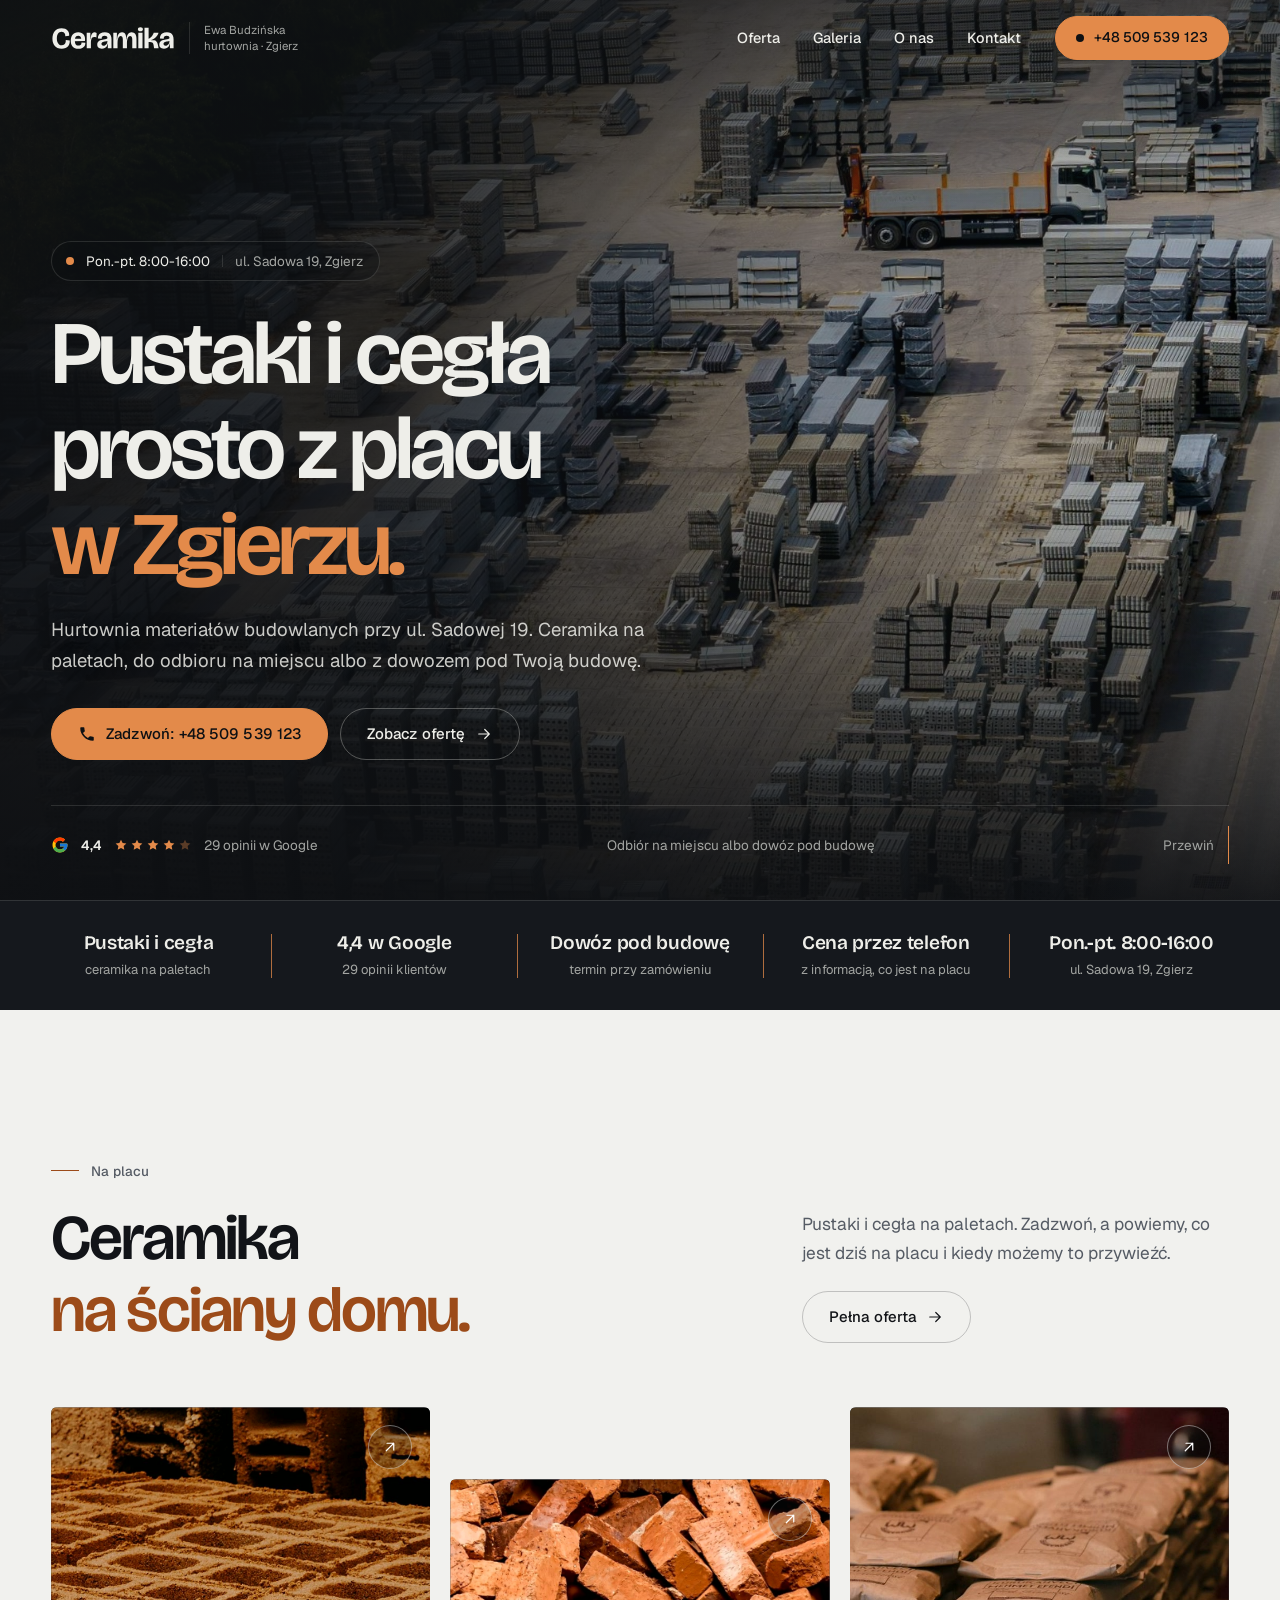
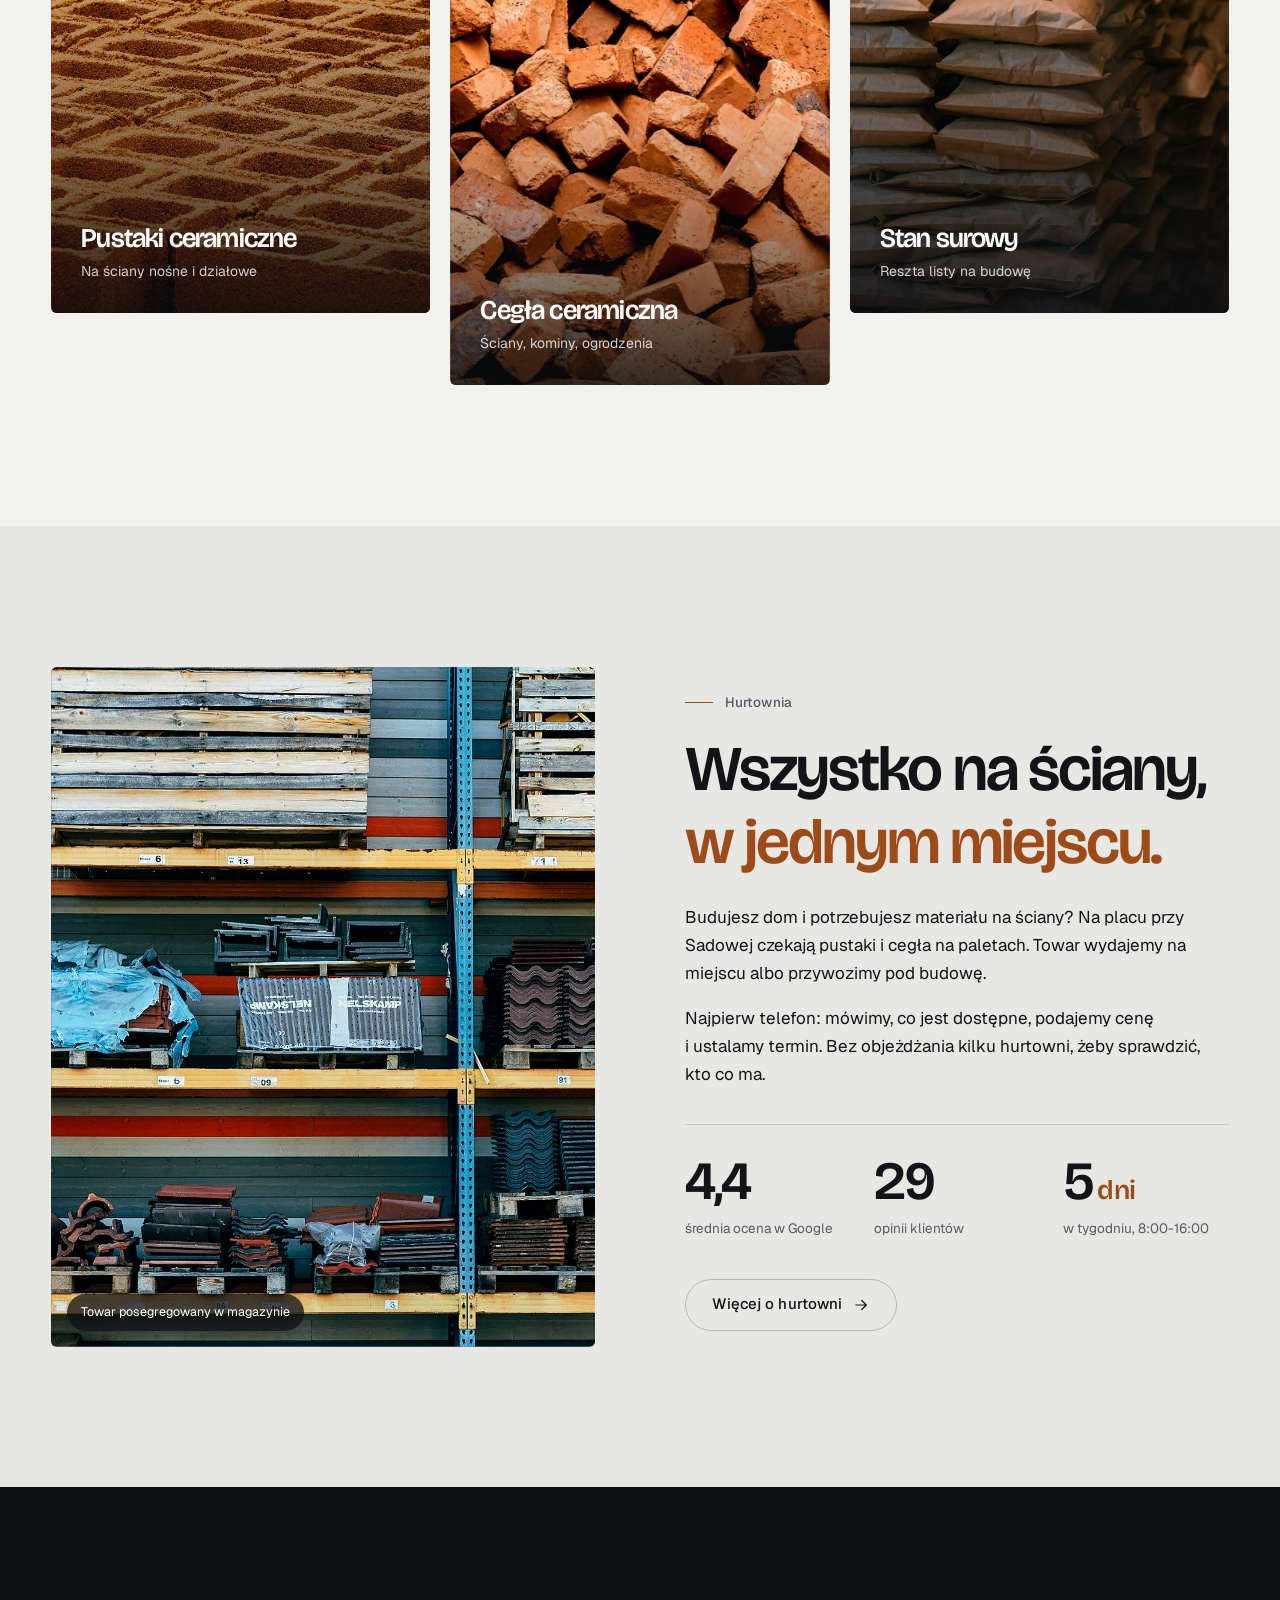
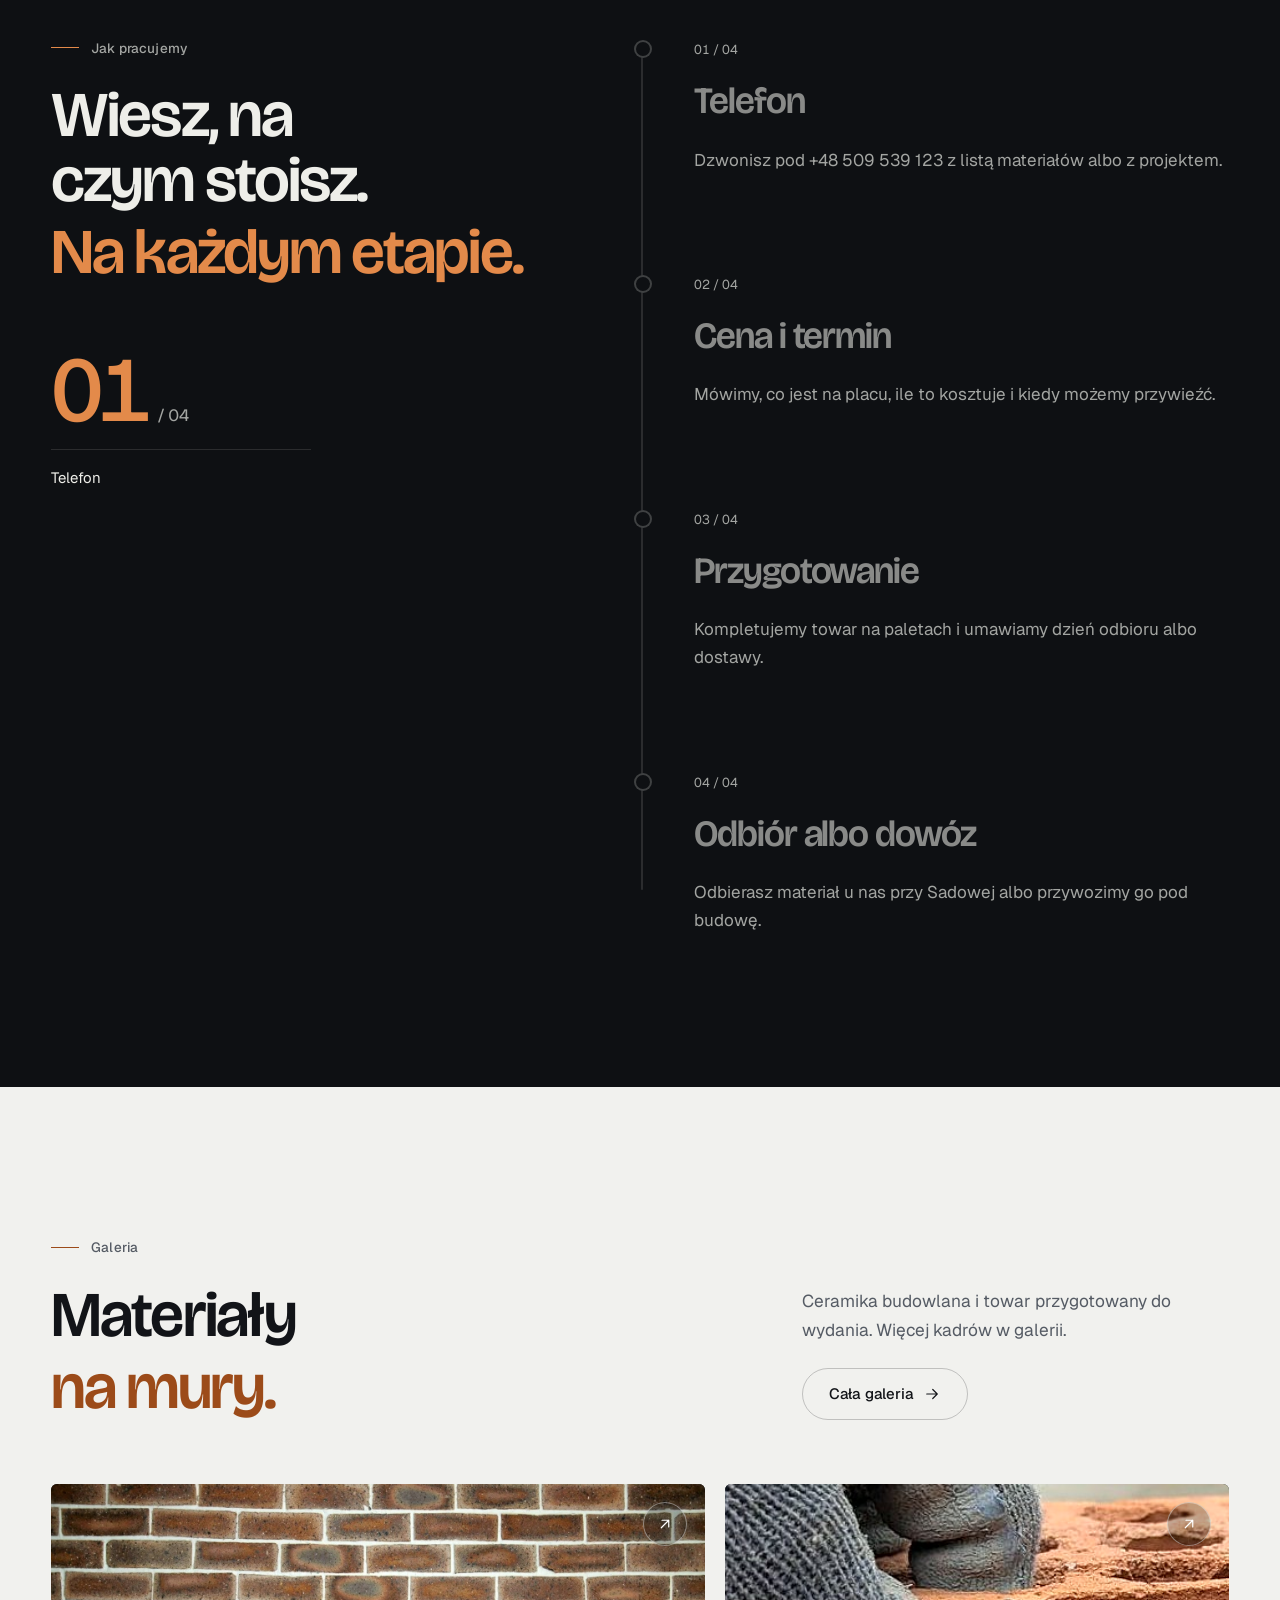
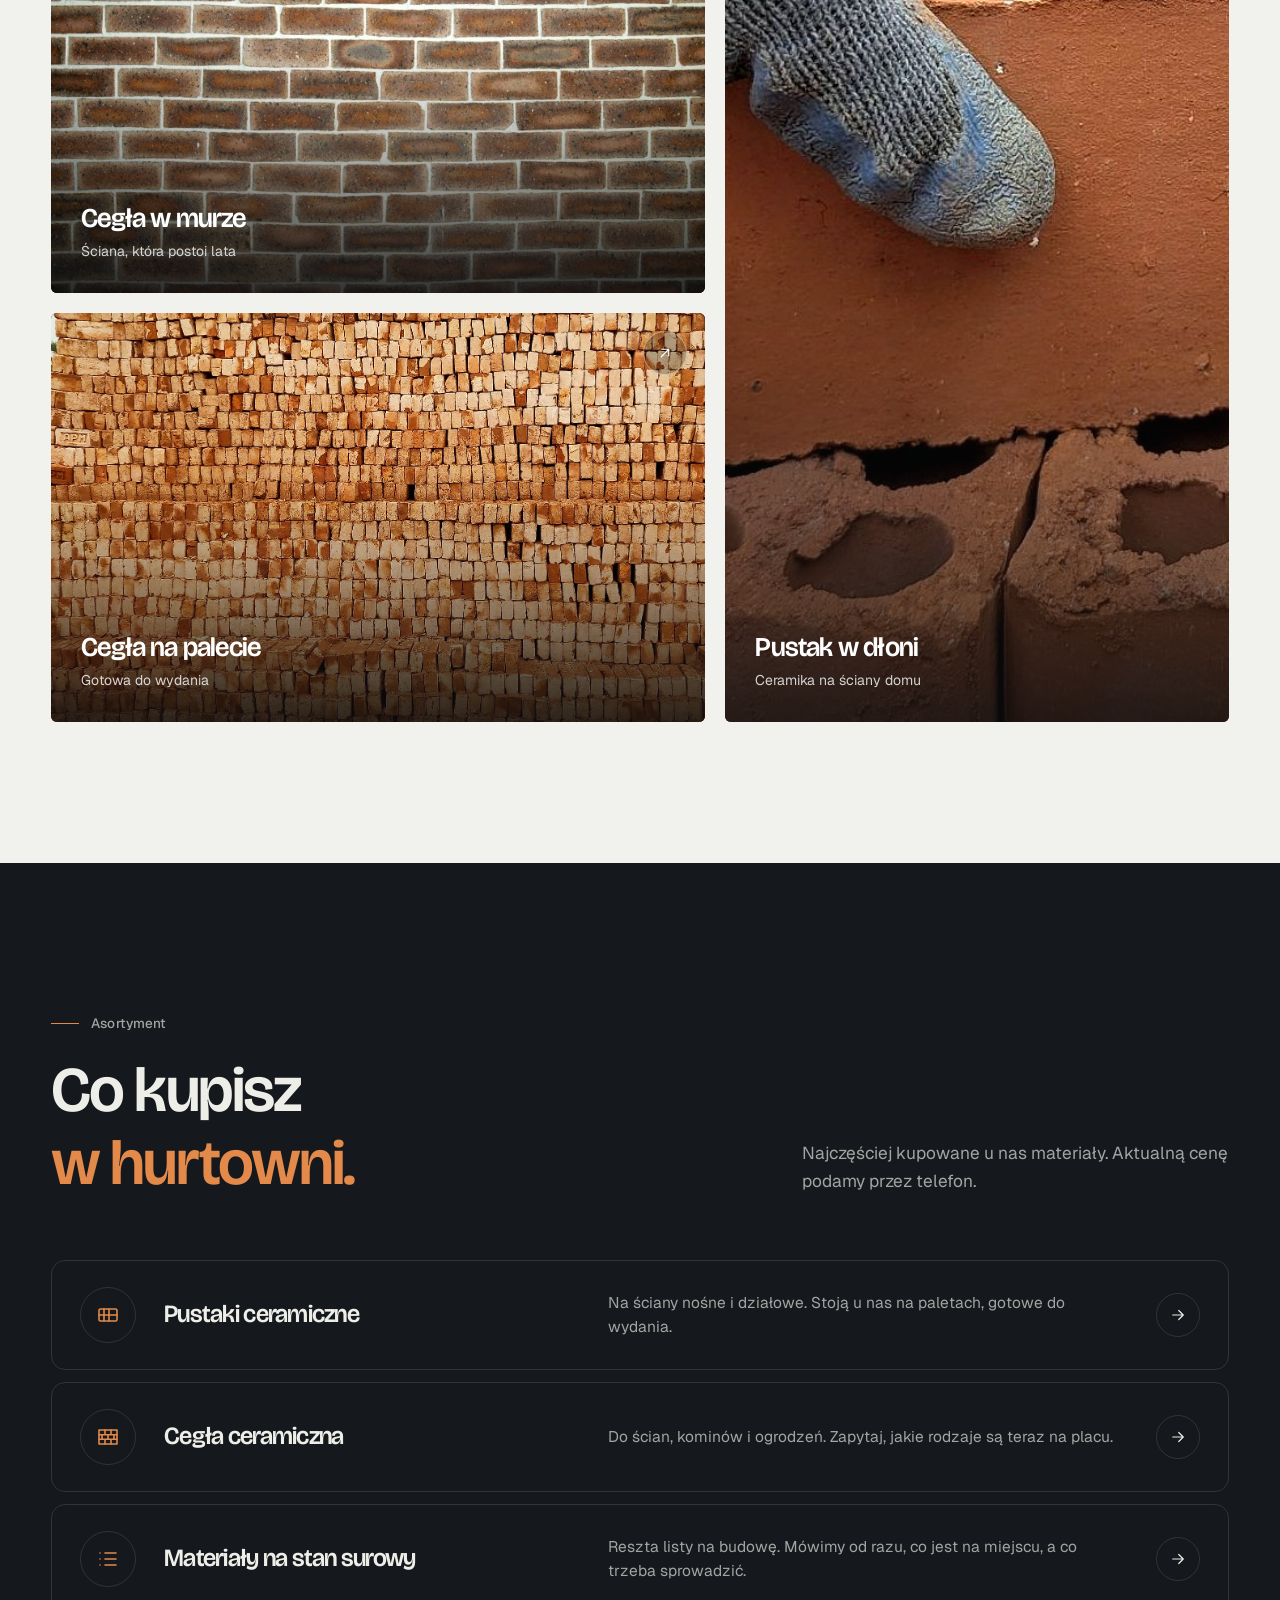
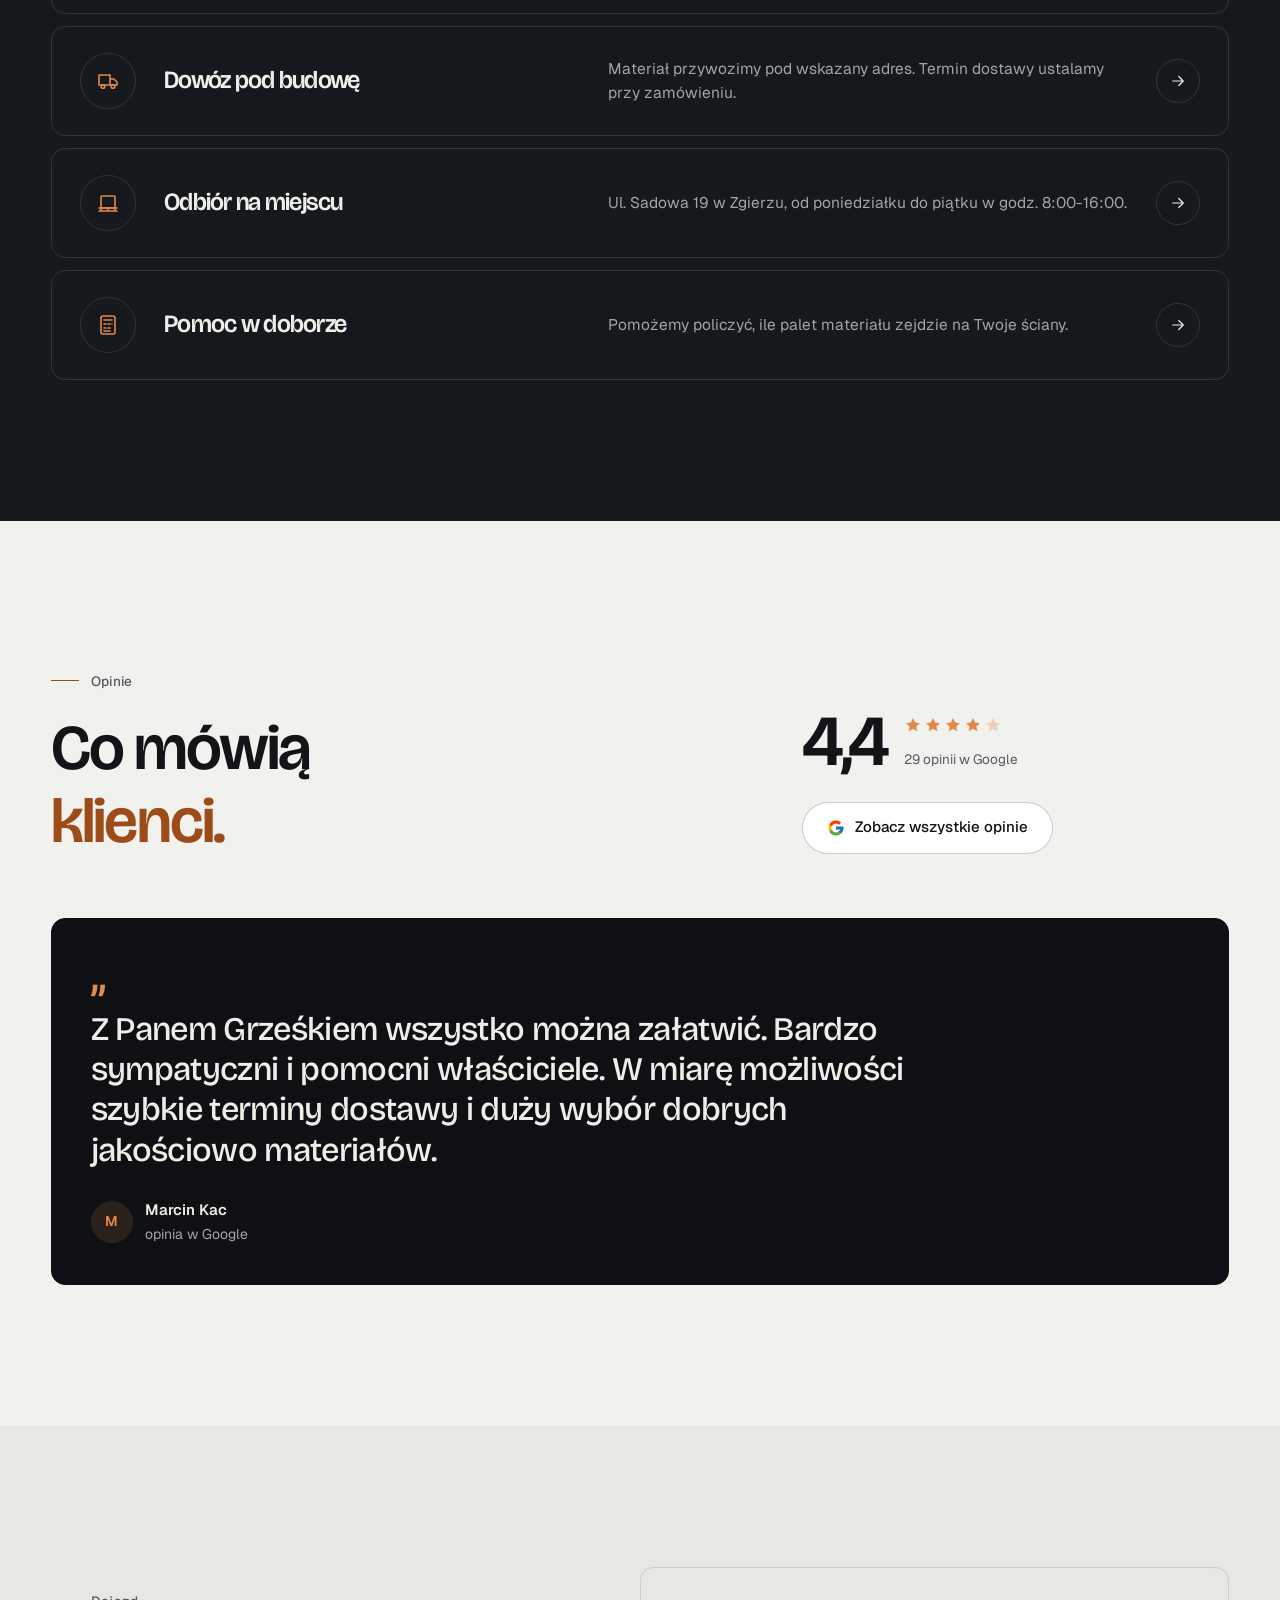
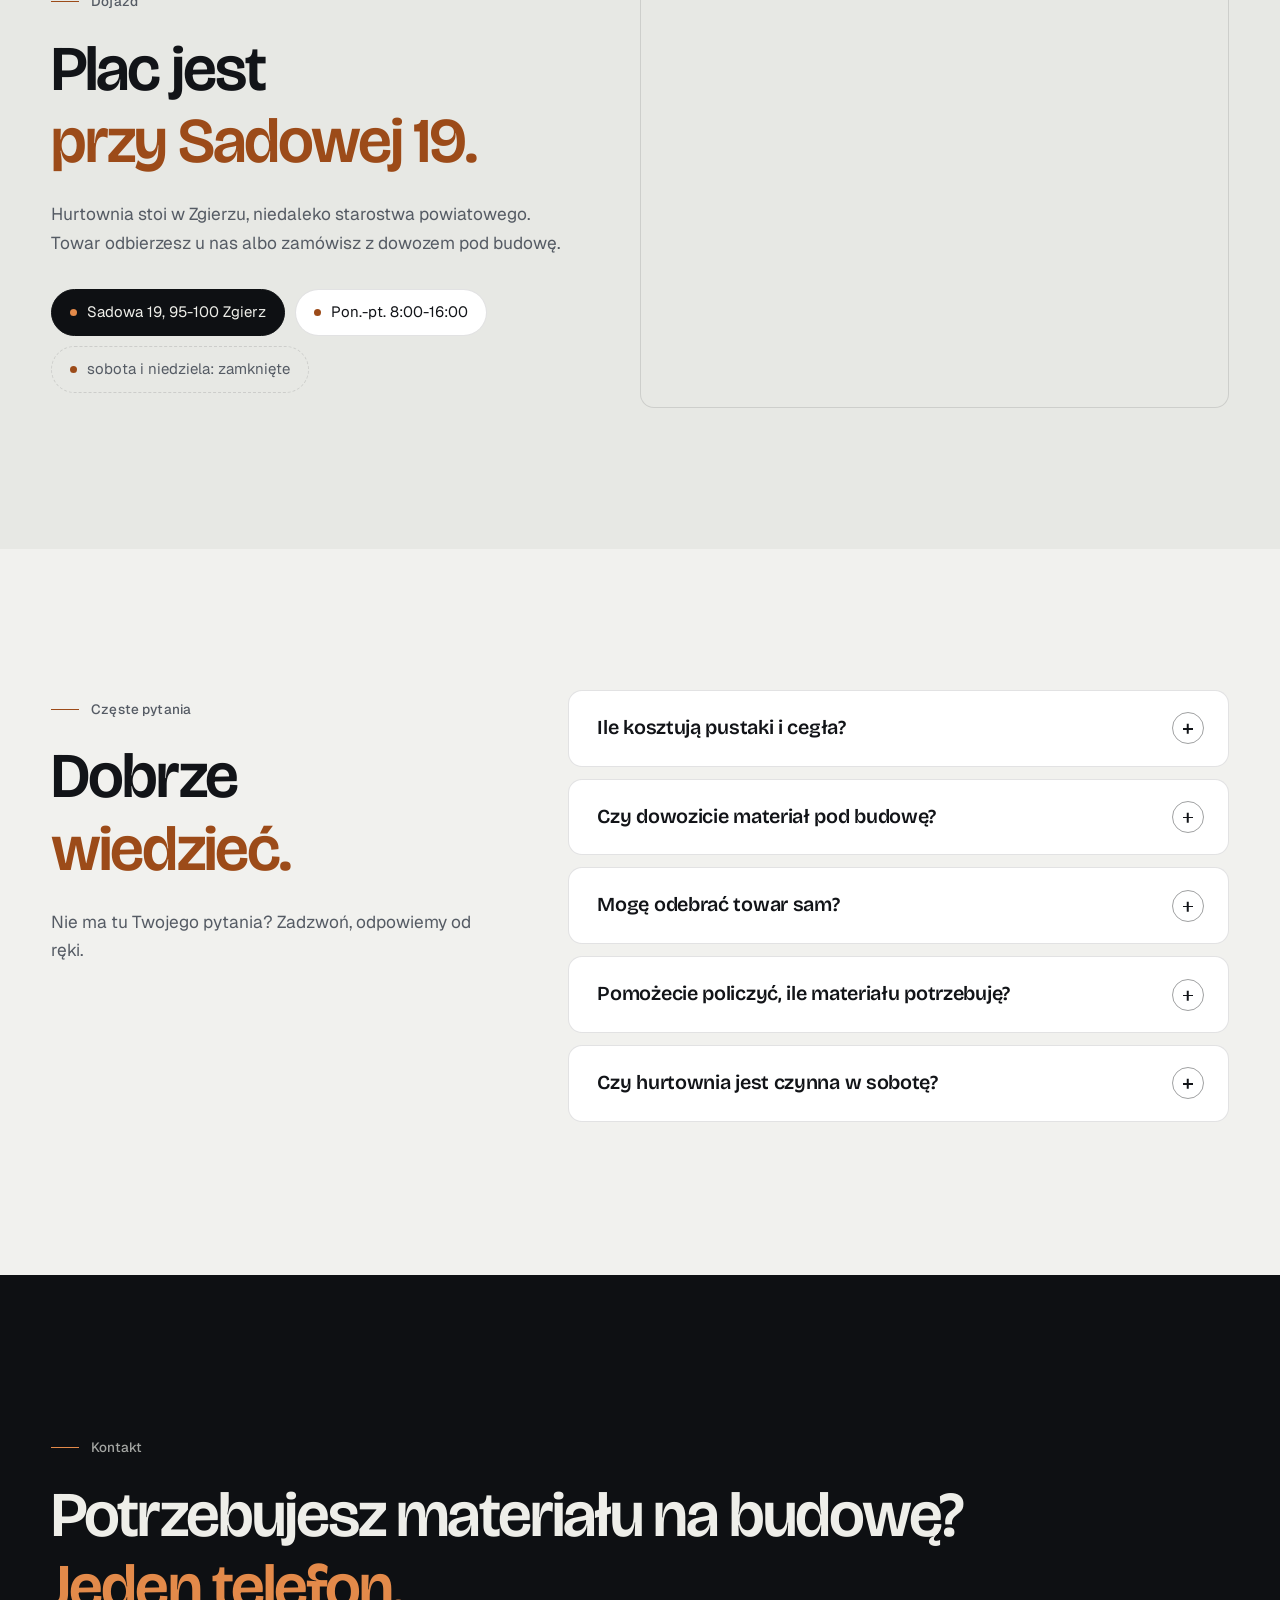
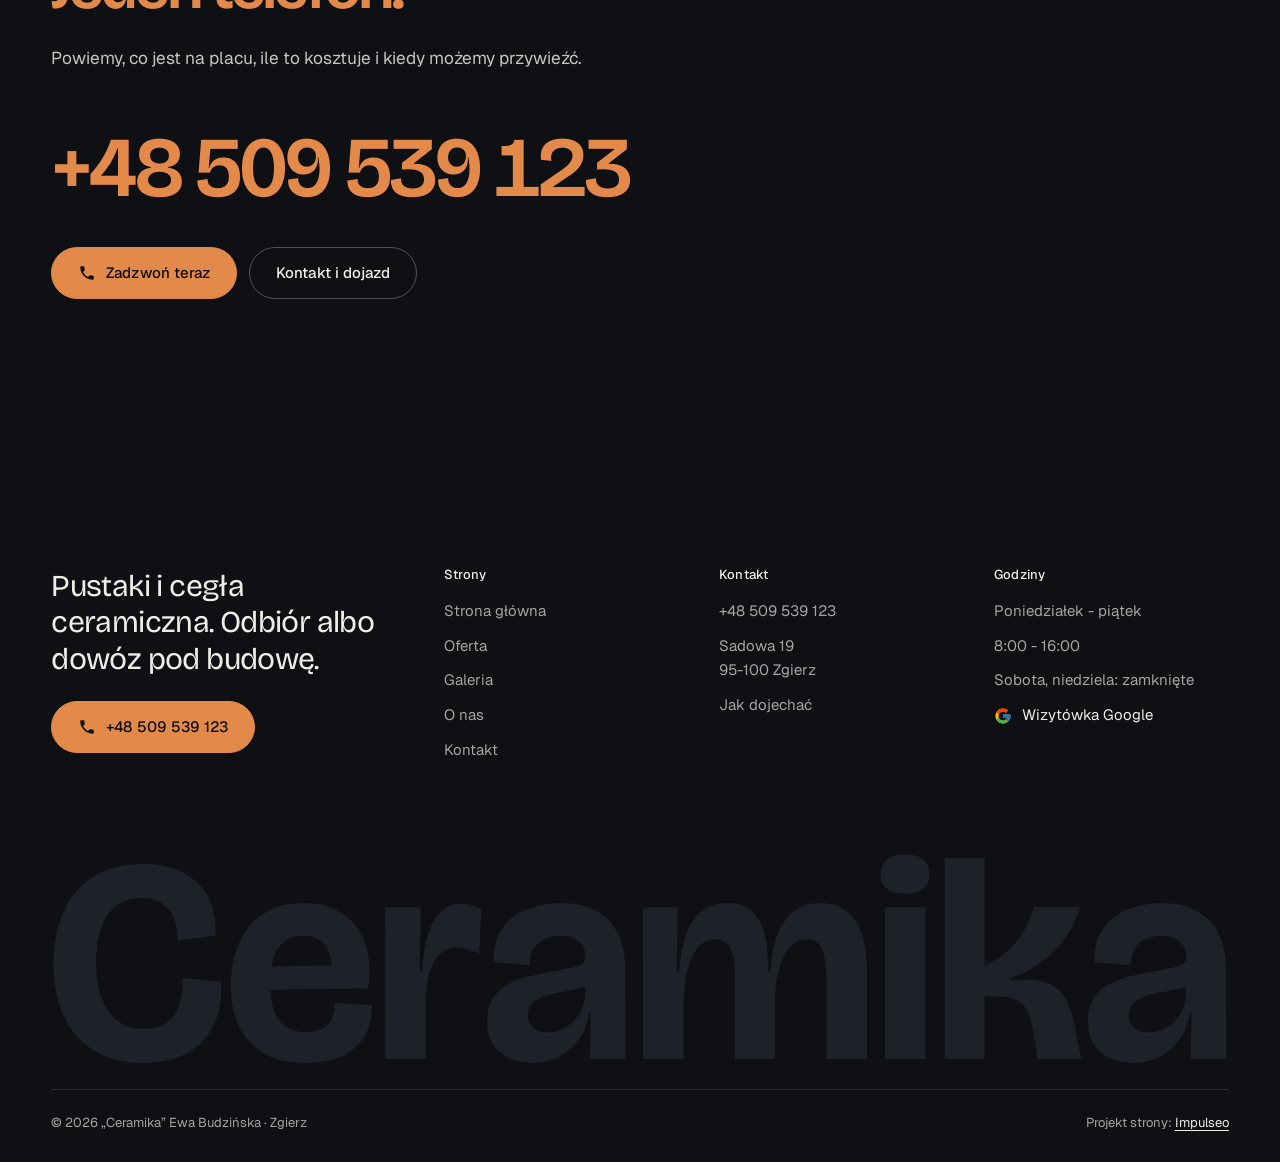
==== commit 81d438f7: "[claude-edit][cmt:cf1b3993-140d-4149-8363-51fb4238b900] szata graficzna jak w demie ElMac: grafit + " ====
--- a/index.html
+++ b/index.html
@@ -4,203 +4,385 @@
 <meta charset="UTF-8">
 <meta name="viewport" content="width=device-width, initial-scale=1.0">
 <title>„Ceramika” Ewa Budzińska - hurtownia materiałów budowlanych · Zgierz</title>
-<meta name="description" content="„Ceramika” Ewa Budzińska - hurtownia materiałów budowlanych w Zgierzu, ul. Sadowa 19. Pustaki i cegła ceramiczna, odbiór na miejscu albo dowóz pod budowę. Tel. 509 539 123.">
-<link rel="canonical" href="https://kris20032.github.io/ceramika-ewa-budzinska/">
+<meta name="description" content="„Ceramika” Ewa Budzińska - hurtownia materiałów budowlanych w Zgierzu, ul. Sadowa 19. Pustaki i cegła ceramiczna, odbiór na miejscu albo dowóz pod budowę. Tel. +48 509 539 123.">
+<link rel="canonical" href="https://impulseo-pl.github.io/ceramika-ewa-budzinska/">
 <meta name="robots" content="noindex, nofollow">
+<meta name="theme-color" content="#0E1013">
 <meta property="og:type" content="website">
 <meta property="og:locale" content="pl_PL">
 <meta property="og:site_name" content="„Ceramika” Ewa Budzińska">
 <meta property="og:title" content="„Ceramika” Ewa Budzińska - hurtownia materiałów budowlanych · Zgierz">
-<meta property="og:description" content="„Ceramika” Ewa Budzińska - hurtownia materiałów budowlanych w Zgierzu, ul. Sadowa 19. Pustaki i cegła ceramiczna, odbiór na miejscu albo dowóz pod budowę. Tel. 509 539 123.">
-<meta property="og:url" content="https://kris20032.github.io/ceramika-ewa-budzinska/">
-<meta property="og:image" content="https://kris20032.github.io/ceramika-ewa-budzinska/img/og.jpg">
+<meta property="og:description" content="„Ceramika” Ewa Budzińska - hurtownia materiałów budowlanych w Zgierzu, ul. Sadowa 19. Pustaki i cegła ceramiczna, odbiór na miejscu albo dowóz pod budowę. Tel. +48 509 539 123.">
+<meta property="og:url" content="https://impulseo-pl.github.io/ceramika-ewa-budzinska/">
+<meta property="og:image" content="https://impulseo-pl.github.io/ceramika-ewa-budzinska/img/og.jpg">
 <meta property="og:image:width" content="1200">
 <meta property="og:image:height" content="630">
 <meta name="twitter:card" content="summary_large_image">
-<script type="application/ld+json">{"@context": "https://schema.org", "@type": "LocalBusiness", "name": "„Ceramika” Ewa Budzińska", "url": "https://kris20032.github.io/ceramika-ewa-budzinska/", "telephone": "+48509539123", "image": "https://kris20032.github.io/ceramika-ewa-budzinska/img/og.jpg", "areaServed": "Zgierz", "sameAs": ["https://www.google.com/maps?cid=14687535747138328840"]}</script>
+<script type="application/ld+json">{"@context": "https://schema.org", "@type": "HomeAndConstructionBusiness", "name": "„Ceramika” Ewa Budzińska", "url": "https://impulseo-pl.github.io/ceramika-ewa-budzinska/", "telephone": "+48509539123", "image": "https://impulseo-pl.github.io/ceramika-ewa-budzinska/img/og.jpg", "address": {"@type": "PostalAddress", "streetAddress": "Sadowa 19", "postalCode": "95-100", "addressLocality": "Zgierz", "addressCountry": "PL"}, "geo": {"@type": "GeoCoordinates", "latitude": 51.8400407, "longitude": 19.422623}, "openingHours": "Mo-Fr 08:00-16:00", "areaServed": "Zgierz", "aggregateRating": {"@type": "AggregateRating", "ratingValue": "4.4", "reviewCount": "29"}, "sameAs": ["https://www.google.com/maps?cid=14687535747138328840"]}</script>
+<script>(function(){var d=document.documentElement;d.classList.add('js');try{if(!window.matchMedia('(prefers-reduced-motion: reduce)').matches)d.classList.add('anim');}catch(e){}setTimeout(function(){if(!d.classList.contains('anim-ok'))d.classList.remove('anim');},3500);})();</script>
+<script>(function(){try{var d=document.documentElement,q=/[?&]intro/.test(location.search);if(!q&&window.matchMedia&&matchMedia('(prefers-reduced-motion: reduce)').matches)return;if(!q&&sessionStorage.getItem('ceramika_intro'))return;sessionStorage.setItem('ceramika_intro','1');d.classList.add('intro-on');setTimeout(function(){d.classList.remove('intro-on','intro-gra','intro-out');d.classList.add('hero-go')},4600);}catch(e){}})();</script>
+<link rel="preload" as="image" href="img/hero.jpg" fetchpriority="high">
 <link rel="preconnect" href="https://fonts.googleapis.com">
 <link rel="preconnect" href="https://fonts.gstatic.com" crossorigin>
-<link href="https://fonts.googleapis.com/css2?family=Space+Grotesk:wght@500;600;700&family=DM+Sans:opsz,wght@9..40,400;9..40,500;9..40,600&display=swap" rel="stylesheet">
-<link rel="stylesheet" href="assets/styles.css?v=42284252">
+<link href="https://fonts.googleapis.com/css2?family=Bricolage+Grotesque:opsz,wght@12..96,400..700&family=Geist:wght@400..600&display=swap" rel="stylesheet">
+<link rel="stylesheet" href="assets/styles.css?v=20261103a">
+<script src="assets/lenis.min.js?v=1.1.20" defer></script>
+<script src="assets/main.js?v=20261103a" defer></script>
+<meta name="nb-deploy" content="6e17d6d07ef7">
 </head>
 <body>
-
-<header class="nav">
-  <div class="wrap nav-inner">
-    <a class="brand" href="index.html"><span class="name">„Ceramika” Ewa Budzińska</span><span class="sub">Zgierz</span></a>
-    <nav class="nav-links">
-      <a href="oferta.html">Oferta</a>
-      <a href="realizacje.html">Galeria</a>
-      <a href="o-nas.html">O nas</a>
-      <a href="kontakt.html">Kontakt</a>
-      <a href="tel:+48509539123" class="btn btn-accent">Zadzwoń +48 509 539 123</a>
-    </nav>
-    <button class="nav-toggle" aria-label="Menu"><span></span><span></span><span></span></button>
-  </div>
+<a class="skip" href="#tresc">Przejdź do treści</a>
+<header class="site-head">
+<div class="intro" aria-hidden="true"><span class="intro-line"><i></i></span><span class="intro-meta">hurtownia materiałów budowlanych · Zgierz</span></div><div class="head-in">
+  <a class="brand" href="index.html" aria-label="„Ceramika” Ewa Budzińska - strona główna">
+    <span class="znak"><svg class="wm" viewBox="21 -715 4069 736" role="img" aria-label="Ceramika"><path pathLength="1" style="--i:0" d="M338.9998779296875 13.79998779296875Q258.60009765625 13.79998779296875 199.90017700195312 -12.499969482421875Q141.20025634765625 -38.7999267578125 103.20025634765625 -85.9998779296875Q65.20025634765625 -133.1998291015625 47.200225830078125 -194.99984741210938Q29.2001953125 -256.79986572265625 29.2001953125 -327.5999755859375Q29.2001953125 -400.80010986328125 47.900238037109375 -464.0001220703125Q66.60028076171875 -527.2001342773438 104.20028686523438 -574.2001037597656Q141.80029296875 -621.2000732421875 199.50021362304688 -647.5000305175781Q257.20013427734375 -673.7999877929688 335.79986572265625 -673.7999877929688Q403.599609375 -673.7999877929688 453.5994873046875 -654.300048828125Q503.599365234375 -634.8001098632812 534.9993591308594 -600.6001892089844Q566.3993530273438 -566.4002685546875 579.6994323730469 -521.4003295898438Q592.99951171875 -476.400390625 588.7996215820312 -426.0003662109375L459.00079345703125 -409.40045166015625Q459.6007080078125 -455.20062255859375 444.90057373046875 -488.000732421875Q430.200439453125 -520.8008422851562 401.9002685546875 -538.6008911132812Q373.60009765625 -556.4009399414062 331.7999267578125 -556.4009399414062Q296.19976806640625 -556.4009399414062 267.5995788574219 -542.5008850097656Q238.9993896484375 -528.600830078125 218.69921875 -500.7007141113281Q198.3990478515625 -472.80059814453125 187.59893798828125 -431.10040283203125Q176.798828125 -389.40020751953125 176.798828125 -333.7999267578125Q176.798828125 -262.39959716796875 195.39898681640625 -210.79940795898438Q213.9991455078125 -159.19921875 250.89938354492188 -131.29913330078125Q287.79962158203125 -103.3990478515625 341.9998779296875 -103.3990478515625Q391.2000732421875 -103.3990478515625 421.30029296875 -125.59912109375Q451.4005126953125 -147.7991943359375 465.00067138671875 -187.79937744140625Q478.600830078125 -227.799560546875 475.20086669921875 -279.7999267578125L608.399658203125 -266.99993896484375Q612.599609375 -210.79986572265625 599.299560546875 -160.29986572265625Q585.99951171875 -109.79986572265625 553.3995056152344 -70.39990234375Q520.7994995117188 -30.99993896484375 467.6995849609375 -8.5999755859375Q414.59967041015625 13.79998779296875 338.9998779296875 13.79998779296875Z"/><path pathLength="1" style="--i:1" d="M901.599853515625 13.79998779296875Q830.8001098632812 13.79998779296875 781.6001892089844 -6.999969482421875Q732.4002685546875 -27.7999267578125 701.4002685546875 -64.59988403320312Q670.4002685546875 -101.39984130859375 656.2002258300781 -149.599853515625Q642.0001831054688 -197.79986572265625 642.0001831054688 -252.79998779296875Q642.0001831054688 -309.79998779296875 656.6001892089844 -361.2999572753906Q671.2001953125 -412.7999267578125 701.5001831054688 -452.5998840332031Q731.8001708984375 -492.39984130859375 779.2001037597656 -515.3998107910156Q826.6000366210938 -538.3997802734375 892.1998901367188 -538.3997802734375Q956.1996459960938 -538.3997802734375 1002.7995300292969 -516.2998657226562Q1049.3994140625 -494.199951171875 1078.0993957519531 -454.3000793457031Q1106.7993774414062 -414.40020751953125 1116.4994506835938 -361.00030517578125Q1126.1995239257812 -307.60040283203125 1116.9996337890625 -244.40045166015625L729.599365234375 -238.200439453125V-318.39996337890625L1010.20068359375 -323.5999755859375L989.6007080078125 -277.20025634765625Q994.400634765625 -324.2003173828125 985.1005249023438 -357.3004150390625Q975.8004150390625 -390.4005126953125 953.1002502441406 -408.1005859375Q930.4000854492188 -425.8006591796875 892.1998901367188 -425.8006591796875Q851.5996704101562 -425.8006591796875 826.199462890625 -405.1005554199219Q800.7992553710938 -384.40045166015625 789.4991149902344 -347.0002746582031Q778.198974609375 -309.60009765625 778.198974609375 -259.39990234375Q778.198974609375 -174.59967041015625 809.4992370605469 -133.69943237304688Q840.7994995117188 -92.7991943359375 903.1998901367188 -92.7991943359375Q931.8001708984375 -92.7991943359375 950.8003540039062 -100.69931030273438Q969.800537109375 -108.59942626953125 981.3006286621094 -122.59957885742188Q992.8007202148438 -136.5997314453125 997.3007507324219 -154.89984130859375Q1001.80078125 -173.199951171875 1000.6007690429688 -193.7999267578125L1129.9996337890625 -186.199951171875Q1132.1995849609375 -150.3997802734375 1121.2994995117188 -115.09976196289062Q1110.3994140625 -79.79974365234375 1083.6993713378906 -50.7998046875Q1056.9993286132812 -21.79986572265625 1012.0994262695312 -3.99993896484375Q967.1995239257812 13.79998779296875 901.599853515625 13.79998779296875Z"/><path pathLength="1" style="--i:2" d="M1176.2001953125 0.0V-274.39923095703125L1175.8001708984375 -524.3997802734375H1299.1991577148438L1294.7988891601562 -305.39923095703125H1303.1989135742188Q1309.1989135742188 -390.3992919921875 1327.1989440917969 -440.9994201660156Q1345.198974609375 -491.59954833984375 1373.0990600585938 -513.899658203125Q1400.9991455078125 -536.1997680664062 1436.1992797851562 -536.1997680664062Q1453.19921875 -536.1997680664062 1471.5991516113281 -531.6997985839844Q1489.9990844726562 -527.1998291015625 1507.9990234375 -517.39990234375L1500.5990600585938 -362.40142822265625Q1480.399169921875 -373.80133056640625 1460.999267578125 -379.2012634277344Q1441.599365234375 -384.6011962890625 1424.199462890625 -384.6011962890625Q1389.79931640625 -384.6011962890625 1365.6991882324219 -363.0009765625Q1341.5990600585938 -341.4007568359375 1328.8989868164062 -299.600341796875Q1316.1989135742188 -257.7999267578125 1316.1989135742188 -197.99932861328125V0.0Z"/><path pathLength="1" style="--i:3" d="M1683.6000366210938 13.79998779296875Q1643.4000244140625 13.79998779296875 1607.9000549316406 -0.4000244140625Q1572.4000854492188 -14.60003662109375 1550.1001281738281 -46.000030517578125Q1527.8001708984375 -77.4000244140625 1527.8001708984375 -129.39996337890625Q1527.8001708984375 -177.19989013671875 1546.2001342773438 -207.19985961914062Q1564.60009765625 -237.1998291015625 1596.1000671386719 -255.59982299804688Q1627.6000366210938 -273.99981689453125 1666.0000610351562 -283.6998291015625Q1704.4000854492188 -293.39984130859375 1743.6002197265625 -300.39984130859375Q1797.0003051757812 -310.1998291015625 1823.4003295898438 -316.0998229980469Q1849.8003540039062 -321.99981689453125 1859.0003356933594 -330.2998352050781Q1868.2003173828125 -338.599853515625 1868.2003173828125 -353.39990234375Q1868.2003173828125 -388.4002685546875 1843.4001159667969 -406.80047607421875Q1818.5999145507812 -425.20068359375 1779.5996704101562 -425.20068359375Q1755.3995361328125 -425.20068359375 1731.3994140625 -416.20062255859375Q1707.3992919921875 -407.2005615234375 1691.6991882324219 -385.2004699707031Q1675.9990844726562 -363.20037841796875 1675.7990112304688 -323.80029296875L1549.60009765625 -334.40032958984375Q1549.4002075195312 -394.0001220703125 1570.1001892089844 -433.6000061035156Q1590.8001708984375 -473.19989013671875 1625.6000671386719 -495.9998474121094Q1660.3999633789062 -518.7998046875 1701.6998291015625 -528.5997924804688Q1742.9996948242188 -538.3997802734375 1783.9995727539062 -538.3997802734375Q1856.9992065429688 -538.3997802734375 1906.2991027832031 -511.09991455078125Q1955.5989990234375 -483.800048828125 1980.5990295410156 -431.4002380371094Q2005.5990600585938 -379.00042724609375 2005.5990600585938 -302.80059814453125V-207.60052490234375Q2005.799072265625 -173.200439453125 2005.8990783691406 -138.30035400390625Q2005.9990844726562 -103.4002685546875 2006.0990905761719 -68.90017700195312Q2006.1990966796875 -34.40008544921875 2006.1990966796875 0.0H1882.60009765625Q1883.6001586914062 -38.8001708984375 1884.4002075195312 -77.70028686523438Q1885.2002563476562 -116.60040283203125 1886.0003051757812 -159.60052490234375H1879.4002685546875Q1874.4002075195312 -111.80035400390625 1848.4001770019531 -72.40023803710938Q1822.400146484375 -33.0001220703125 1780.4001159667969 -9.600067138671875Q1738.4000854492188 13.79998779296875 1683.6000366210938 13.79998779296875ZM1737.999267578125 -91.39923095703125Q1759.1995239257812 -91.39923095703125 1781.7997131347656 -99.79934692382812Q1804.39990234375 -108.199462890625 1823.9000244140625 -126.19964599609375Q1843.400146484375 -144.1998291015625 1855.6002197265625 -173.39999389648438Q1867.80029296875 -202.60015869140625 1868.2003173828125 -243.4002685546875L1868.4003295898438 -267.000244140625L1895.2003173828125 -271.600341796875Q1886.2002563476562 -257.80029296875 1865.8001403808594 -249.70028686523438Q1845.4000244140625 -241.60028076171875 1819.6998596191406 -237.00027465820312Q1793.9996948242188 -232.4002685546875 1767.7995300292969 -227.60025024414062Q1741.599365234375 -222.80023193359375 1719.19921875 -214.3001708984375Q1696.799072265625 -205.80010986328125 1682.8989868164062 -191.29998779296875Q1668.9989013671875 -176.79986572265625 1668.9989013671875 -151.399658203125Q1668.9989013671875 -122.79949951171875 1688.3989562988281 -107.099365234375Q1707.7990112304688 -91.39923095703125 1737.999267578125 -91.39923095703125Z"/><path pathLength="1" style="--i:4" d="M2066.4002075195312 0.0V-274.1988525390625L2065.8001708984375 -524.3997802734375H2187.19921875L2182.7989501953125 -300.5992431640625H2191.198974609375Q2198.198974609375 -386.39935302734375 2218.7989807128906 -438.4994812011719Q2239.3989868164062 -490.599609375 2274.2990112304688 -514.4996948242188Q2309.1990356445312 -538.3997802734375 2358.1990966796875 -538.3997802734375Q2408.9991455078125 -538.3997802734375 2440.1991577148438 -512.7997131347656Q2471.399169921875 -487.19964599609375 2485.7991333007812 -434.69952392578125Q2500.1990966796875 -382.19940185546875 2497.7990112304688 -300.5992431640625H2506.1990356445312Q2512.7990112304688 -385.39935302734375 2534.498992919922 -437.4994812011719Q2556.198974609375 -489.599609375 2592.498992919922 -513.9996948242188Q2628.7990112304688 -538.3997802734375 2679.3991088867188 -538.3997802734375Q2720.1990966796875 -538.3997802734375 2750.1990966796875 -523.3997802734375Q2780.1990966796875 -508.3997802734375 2800.599090576172 -478.2997741699219Q2820.9990844726562 -448.19976806640625 2830.9990844726562 -402.5997619628906Q2840.9990844726562 -356.999755859375 2840.9990844726562 -295.79974365234375V0.0H2700.0003662109375V-281.999755859375Q2700.0003662109375 -326.60015869140625 2692.600311279297 -355.900390625Q2685.2002563476562 -385.20062255859375 2670.100128173828 -399.4007263183594Q2655.0 -413.600830078125 2631.3997802734375 -413.600830078125Q2599.7994384765625 -413.600830078125 2575.0992736816406 -386.900634765625Q2550.3991088867188 -360.200439453125 2536.1990661621094 -308.5001525878906Q2521.9990234375 -256.79986572265625 2521.9990234375 -180.1995849609375V0.0H2384.4002685546875V-286.59979248046875Q2384.4002685546875 -330.20013427734375 2376.9002075195312 -358.1003723144531Q2369.400146484375 -386.0006103515625 2354.000030517578 -399.80072021484375Q2338.5999145507812 -413.600830078125 2315.19970703125 -413.600830078125Q2284.9993896484375 -413.600830078125 2260.69921875 -389.5006103515625Q2236.3990478515625 -365.400390625 2221.7989807128906 -313.7001037597656Q2207.1989135742188 -261.99981689453125 2207.1989135742188 -180.1995849609375V0.0Z"/><path pathLength="1" style="--i:5" d="M2902.2001953125 0.0V-524.3997802734375H3042.9989013671875V0.0ZM2971.799560546875 -570.4002685546875Q2930.7998657226562 -570.4002685546875 2909.2000427246094 -587.900146484375Q2887.6002197265625 -605.4000244140625 2887.6002197265625 -638.2453848855537Q2887.6002197265625 -671.9784578022204 2909.3049787064674 -689.2888504831415Q2931.0097376863723 -706.5992431640625 2971.761530056806 -706.5992431640625Q3013.3992309570312 -706.5992431640625 3034.999053955078 -688.8993835449219Q3056.598876953125 -671.1995239257812 3056.598876953125 -637.999755859375Q3056.598876953125 -605.9789460834704 3034.9573847452803 -588.189607319079Q3013.315892537435 -570.4002685546875 2971.799560546875 -570.4002685546875Z"/><path pathLength="1" style="--i:6" d="M3109.2001953125 0.0V-693.9996337890625H3246.7989501953125V-321.3995361328125Q3283.9991455078125 -337.99945068359375 3312.8994140625 -361.5994873046875Q3341.7996826171875 -385.19952392578125 3362.9999389648438 -412.9996032714844Q3384.2001953125 -440.7996826171875 3397.400360107422 -469.499755859375Q3410.6005249023438 -498.1998291015625 3417.00048828125 -524.7998046875H3577.5989379882812Q3567.3989868164062 -486.59991455078125 3546.398956298828 -449.49993896484375Q3525.39892578125 -412.39996337890625 3494.1988525390625 -379.49993896484375Q3462.998779296875 -346.59991455078125 3422.398712158203 -320.4999084472656Q3381.7986450195312 -294.39990234375 3333.1986083984375 -278.199951171875V-270.199951171875Q3395.7986450195312 -278.79986572265625 3436.0986938476562 -270.2998046875Q3476.3987426757812 -261.79974365234375 3500.0987854003906 -240.69970703125Q3523.798828125 -219.59967041015625 3536.6988525390625 -188.7996826171875Q3549.598876953125 -157.99969482421875 3556.9989013671875 -121.19976806640625L3581.198974609375 0.0H3429.2003784179688L3417.0003051757812 -85.599853515625Q3411.6002197265625 -121.60009765625 3401.6000366210938 -150.90017700195312Q3391.599853515625 -180.20025634765625 3366.9995727539062 -197.9002685546875Q3342.3992919921875 -215.60028076171875 3292.9989013671875 -215.80029296875L3246.7989501953125 -216.00030517578125V0.0Z"/><path pathLength="1" style="--i:7" d="M3759.6000366210938 13.79998779296875Q3719.4000244140625 13.79998779296875 3683.9000549316406 -0.4000244140625Q3648.4000854492188 -14.60003662109375 3626.100128173828 -46.000030517578125Q3603.8001708984375 -77.4000244140625 3603.8001708984375 -129.39996337890625Q3603.8001708984375 -177.19989013671875 3622.2001342773438 -207.19985961914062Q3640.60009765625 -237.1998291015625 3672.100067138672 -255.59982299804688Q3703.6000366210938 -273.99981689453125 3742.0000610351562 -283.6998291015625Q3780.4000854492188 -293.39984130859375 3819.6002197265625 -300.39984130859375Q3873.0003051757812 -310.1998291015625 3899.4003295898438 -316.0998229980469Q3925.8003540039062 -321.99981689453125 3935.0003356933594 -330.2998352050781Q3944.2003173828125 -338.599853515625 3944.2003173828125 -353.39990234375Q3944.2003173828125 -388.4002685546875 3919.400115966797 -406.80047607421875Q3894.5999145507812 -425.20068359375 3855.5996704101562 -425.20068359375Q3831.3995361328125 -425.20068359375 3807.3994140625 -416.20062255859375Q3783.3992919921875 -407.2005615234375 3767.699188232422 -385.2004699707031Q3751.9990844726562 -363.20037841796875 3751.7990112304688 -323.80029296875L3625.60009765625 -334.40032958984375Q3625.4002075195312 -394.0001220703125 3646.1001892089844 -433.6000061035156Q3666.8001708984375 -473.19989013671875 3701.600067138672 -495.9998474121094Q3736.3999633789062 -518.7998046875 3777.6998291015625 -528.5997924804688Q3818.9996948242188 -538.3997802734375 3859.9995727539062 -538.3997802734375Q3932.9992065429688 -538.3997802734375 3982.299102783203 -511.09991455078125Q4031.5989990234375 -483.800048828125 4056.5990295410156 -431.4002380371094Q4081.5990600585938 -379.00042724609375 4081.5990600585938 -302.80059814453125V-207.60052490234375Q4081.799072265625 -173.200439453125 4081.8990783691406 -138.30035400390625Q4081.9990844726562 -103.4002685546875 4082.099090576172 -68.90017700195312Q4082.1990966796875 -34.40008544921875 4082.1990966796875 0.0H3958.60009765625Q3959.6001586914062 -38.8001708984375 3960.4002075195312 -77.70028686523438Q3961.2002563476562 -116.60040283203125 3962.0003051757812 -159.60052490234375H3955.4002685546875Q3950.4002075195312 -111.80035400390625 3924.400177001953 -72.40023803710938Q3898.400146484375 -33.0001220703125 3856.400115966797 -9.600067138671875Q3814.4000854492188 13.79998779296875 3759.6000366210938 13.79998779296875ZM3813.999267578125 -91.39923095703125Q3835.1995239257812 -91.39923095703125 3857.7997131347656 -99.79934692382812Q3880.39990234375 -108.199462890625 3899.9000244140625 -126.19964599609375Q3919.400146484375 -144.1998291015625 3931.6002197265625 -173.39999389648438Q3943.80029296875 -202.60015869140625 3944.2003173828125 -243.4002685546875L3944.4003295898438 -267.000244140625L3971.2003173828125 -271.600341796875Q3962.2002563476562 -257.80029296875 3941.8001403808594 -249.70028686523438Q3921.4000244140625 -241.60028076171875 3895.6998596191406 -237.00027465820312Q3869.9996948242188 -232.4002685546875 3843.799530029297 -227.60025024414062Q3817.599365234375 -222.80023193359375 3795.19921875 -214.3001708984375Q3772.799072265625 -205.80010986328125 3758.8989868164062 -191.29998779296875Q3744.9989013671875 -176.79986572265625 3744.9989013671875 -151.399658203125Q3744.9989013671875 -122.79949951171875 3764.398956298828 -107.099365234375Q3783.7990112304688 -91.39923095703125 3813.999267578125 -91.39923095703125Z"/></svg></span>
+    <span class="brand-sub">Ewa Budzińska<br>hurtownia · Zgierz</span>
+  </a>
+  <nav class="nav-links" aria-label="Menu główne">
+    <a class="nl" href="oferta.html">Oferta</a><a class="nl" href="realizacje.html">Galeria</a><a class="nl" href="o-nas.html">O&nbsp;nas</a><a class="nl" href="kontakt.html">Kontakt</a>
+    <a class="btn btn-copper nav-cta" href="tel:+48509539123"><span class="live" aria-hidden="true"></span>+48 509 539 123</a>
+  </nav>
+  <button class="burger" type="button" aria-label="Otwórz menu" aria-expanded="false" aria-controls="mnav"><span></span><span></span></button>
+</div>
 </header>
-
-<main>
-<section class="hero-fach">
-  <img class="hf-photo" src="img/hero.jpg" fetchpriority="high" data-rotate="img/g1.jpg|img/g3.jpg" alt="„Ceramika” Ewa Budzińska" width="1800" height="1140">
-  <div class="hf-panel">
-    <div class="hf-inner">
-      <span class="hf-kicker">Hurtownia materiałów budowlanych · Zgierz</span>
-      <h1 class="hf-title">Pustaki i cegła <em>prosto z placu w Zgierzu</em></h1>
-      <p class="hf-lead">Hurtownia przy ul. Sadowej 19 w Zgierzu. Pustaki i cegła ceramiczna na paletach, do odbioru na miejscu albo z dowozem pod Twoją budowę.</p>
-      <a class="hf-phone" href="tel:+48509539123"><span class="hf-phone-lab">Zadzwoń teraz</span><span class="hf-phone-num"><svg class="ico-tel" width="16" height="16" viewBox="0 0 24 24" fill="none" aria-hidden="true"><path d="M6.6 10.8a15.5 15.5 0 0 0 6.6 6.6l2.2-2.2a1 1 0 0 1 1-.24 11.4 11.4 0 0 0 3.6.58 1 1 0 0 1 1 1V20a1 1 0 0 1-1 1A17 17 0 0 1 3 4a1 1 0 0 1 1-1h3.5a1 1 0 0 1 1 1c0 1.25.2 2.46.58 3.6a1 1 0 0 1-.25 1l-2.23 2.2Z" fill="currentColor"/></svg> +48 509 539 123</span></a>
-      <div class="hf-actions">
-        <a href="kontakt.html" class="btn btn-accent">Zadzwoń i zamów <span class="arr">→</span></a>
-        <a href="tel:+48509539123" class="btn btn-ghost hf-ghost">Zadzwoń +48 509 539 123</a>
-      </div>
-      <div class="hf-trust"><svg class="ico-star" width="14" height="14" viewBox="0 0 24 24" style="vertical-align:-2px" aria-hidden="true"><path d="M12 2.8l2.85 5.8 6.4.93-4.63 4.5 1.1 6.37L12 17.4l-5.72 3 1.1-6.37-4.63-4.5 6.4-.93L12 2.8Z" fill="currentColor"/></svg> Ocena 4,4 w Google · 29 opinii</div>
-    </div>
-  </div>
-</section>
-<section class="objawy">
-  <div class="wrap">
-    <div class="head reveal">
-      <span class="eyebrow">Na placu</span>
-      <h2>Ceramika na ściany domu</h2>
-      <p>Pustaki i cegła na paletach. Zadzwoń, a powiemy, co jest dziś na placu i kiedy możemy to przywieźć.</p>
-    </div>
-    <div class="obj-grid">
-      <a class="obj-tile reveal" href="kontakt.html"><span class="ot-row"><span class="ot-name">Pustaki ceramiczne</span><span class="ot-arr" aria-hidden="true">→</span></span></a>
-      <a class="obj-tile reveal" href="kontakt.html"><span class="ot-row"><span class="ot-name">Cegła</span><span class="ot-arr" aria-hidden="true">→</span></span></a>
-      <a class="obj-tile reveal" href="kontakt.html"><span class="ot-row"><span class="ot-name">Stan surowy</span><span class="ot-arr" aria-hidden="true">→</span></span></a>
-      <a class="obj-tile reveal" href="kontakt.html"><span class="ot-row"><span class="ot-name">Dowóz pod budowę</span><span class="ot-arr" aria-hidden="true">→</span></span></a>
-      <a class="obj-tile reveal" href="kontakt.html"><span class="ot-row"><span class="ot-name">Odbiór na miejscu</span><span class="ot-arr" aria-hidden="true">→</span></span></a>
-      <a class="obj-tile reveal" href="kontakt.html"><span class="ot-row"><span class="ot-name">Cena przez telefon</span><span class="ot-arr" aria-hidden="true">→</span></span></a>
-    </div>
-  </div>
-</section>
-<section class="gateways-band">
-  <div class="wrap">
-    <div class="gateways">
-      <a href="oferta.html" class="gateway reveal"><img src="img/g2.jpg" alt="Pustaki ceramiczne" loading="lazy" width="1330" height="730" decoding="async"><span class="g-ttl">Pustaki ceramiczne</span></a>
-      <a href="oferta.html" class="gateway reveal"><img src="img/g9.jpg" alt="Cegła ceramiczna" loading="lazy" width="1615" height="1179" decoding="async"><span class="g-ttl">Cegła ceramiczna</span></a>
-      <a href="oferta.html" class="gateway reveal"><img src="img/g5.jpg" alt="Materiały na stan surowy" loading="lazy" width="1900" height="1267" decoding="async"><span class="g-ttl">Materiały na stan surowy</span></a>
-    </div>
-  </div>
-</section>
-<section class="proces proces-os fachowcy">
+<script>(function(){var d=document.documentElement;if(!d.classList.contains('intro-on'))return;
+var wyszlo=false,koniec=false,t0=Date.now();
+function heroGotowe(){var im=document.querySelector('.hero-media img');return !!(im&&im.complete&&im.naturalWidth>0);}
+function sprzataj(){if(koniec)return;koniec=true;d.classList.add('hero-go');d.classList.remove('intro-on','intro-gra','intro-out');
+['--i-w','--i-h','--i-px','--i-py','--i-zmniejsz','--i-baza-w','--i-baza-h'].forEach(function(k){d.style.removeProperty(k);});
+try{document.dispatchEvent(new Event('wejscie:koniec'));}catch(e){}}
+function wyjdz(){if(wyszlo||koniec)return;wyszlo=true;d.classList.add('intro-out');setTimeout(function(){d.classList.add('hero-go');},240);setTimeout(sprzataj,880);}
+function moze(){if(wyszlo||koniec)return;var t=Date.now()-t0;if(t>=1240&&(heroGotowe()||t>=1700))wyjdz();else setTimeout(moze,60);}
+try{var znak=document.querySelector('.brand .znak'),wm=znak&&znak.querySelector('.wm');if(!wm){sprzataj();return;}
+znak.classList.add('mierze');var r=wm.getBoundingClientRect();znak.classList.remove('mierze');
+if(!r.width||!r.height){sprzataj();return;}
+var W=window.innerWidth,H=window.innerHeight,cel=W<680?Math.min(W*0.66,300):Math.min(W*0.34,520);cel=Math.max(r.width,cel);
+var u=function(k,v){d.style.setProperty(k,v);};
+u('--i-w',Math.round(cel)+'px');u('--i-h',Math.round(cel*r.height/r.width)+'px');u('--i-zmniejsz',(r.width/cel).toFixed(4));
+u('--i-px',Math.round(r.left+r.width/2-W/2)+'px');u('--i-py',Math.round(r.top+r.height/2-H/2)+'px');
+u('--i-baza-w',Math.round(r.width)+'px');u('--i-baza-h',Math.round(r.height)+'px');
+requestAnimationFrame(function(){requestAnimationFrame(function(){d.classList.add('intro-gra');t0=Date.now();moze();});});
+['wheel','touchstart','keydown','pointerdown'].forEach(function(ev){window.addEventListener(ev,function(){sprzataj();},{once:true,passive:true});});
+setTimeout(sprzataj,3900);
+}catch(e){sprzataj();}})();</script>
+<div class="mnav" id="mnav">
+  <div class="mnav-in">
+    <a class="ml" href="index.html" aria-current="page">Strona główna</a><a class="ml" href="oferta.html">Oferta</a><a class="ml" href="realizacje.html">Galeria</a><a class="ml" href="o-nas.html">O&nbsp;nas</a><a class="ml" href="kontakt.html">Kontakt</a>
+    <div class="mnav-foot">
+      <span>Ul. Sadowa 19, Zgierz · pon.-pt. 8:00-16:00</span>
+      <a class="btn btn-copper" href="tel:+48509539123"><svg class="ico" width="16" height="16" viewBox="0 0 24 24" fill="none" aria-hidden="true"><path d="M6.6 10.8a15.5 15.5 0 0 0 6.6 6.6l2.2-2.2a1 1 0 0 1 1-.24 11.4 11.4 0 0 0 3.6.58 1 1 0 0 1 1 1V20a1 1 0 0 1-1 1A17 17 0 0 1 3 4a1 1 0 0 1 1-1h3.5a1 1 0 0 1 1 1c0 1.25.2 2.46.58 3.6a1 1 0 0 1-.25 1l-2.23 2.2Z" fill="currentColor"/></svg>+48 509 539 123</a>
+    </div>
+  </div>
+</div>
+<main id="tresc">
+
+<section class="hero">
+  <div class="hero-media"><img src="img/hero.jpg" alt="Plac hurtowni z paletami materiałów budowlanych z lotu ptaka" width="1800" height="1140" decoding="async" fetchpriority="high"></div>
+  <div class="hero-in">
+    <p class="hero-tag up" style="--d:0"><span class="live" aria-hidden="true"></span>Pon.-pt. 8:00-16:00<span class="sep" aria-hidden="true"></span><span class="muted">ul. Sadowa 19, Zgierz</span></p>
+    <h1><span class="ln"><span class="ln-i" style="--k:0">Pustaki i&nbsp;cegła</span></span><span class="ln"><span class="ln-i" style="--k:1">prosto z&nbsp;placu</span></span><span class="ln"><span class="ln-i" style="--k:2"><em>w&nbsp;Zgierzu.</em></span></span></h1>
+    <p class="hero-lead up" style="--d:380">Hurtownia materiałów budowlanych przy ul. Sadowej 19. Ceramika na paletach, do odbioru na miejscu albo z&nbsp;dowozem pod Twoją budowę.</p>
+    <div class="hero-ctas up" style="--d:500">
+      <a class="btn btn-copper" href="tel:+48509539123"><svg class="ico" width="16" height="16" viewBox="0 0 24 24" fill="none" aria-hidden="true"><path d="M6.6 10.8a15.5 15.5 0 0 0 6.6 6.6l2.2-2.2a1 1 0 0 1 1-.24 11.4 11.4 0 0 0 3.6.58 1 1 0 0 1 1 1V20a1 1 0 0 1-1 1A17 17 0 0 1 3 4a1 1 0 0 1 1-1h3.5a1 1 0 0 1 1 1c0 1.25.2 2.46.58 3.6a1 1 0 0 1-.25 1l-2.23 2.2Z" fill="currentColor"/></svg>Zadzwoń: +48 509 539 123</a>
+      <a class="btn btn-ghost" href="oferta.html">Zobacz ofertę<svg class="ico arr" width="18" height="18" viewBox="0 0 24 24" fill="none" stroke="currentColor" stroke-width="1.6" stroke-linecap="round" stroke-linejoin="round" aria-hidden="true"><path d="M5 12h14M13 6l6 6-6 6"/></svg></a>
+    </div>
+    <div class="hero-foot up" style="--d:640">
+      <span class="rate"><svg class="g-logo" viewBox="0 0 48 48" aria-hidden="true"><path fill="#FFC107" d="M43.6 20.5H42V20H24v8h11.3C33.7 32.7 29.2 36 24 36c-6.6 0-12-5.4-12-12s5.4-12 12-12c3.1 0 5.8 1.2 7.9 3.1l5.7-5.7C34 6.1 29.3 4 24 4 12.9 4 4 12.9 4 24s8.9 20 20 20 20-8.9 20-20c0-1.3-.1-2.4-.4-3.5z"/><path fill="#FF3D00" d="m6.3 14.7 6.6 4.8C14.7 15.1 19 12 24 12c3.1 0 5.8 1.2 7.9 3.1l5.7-5.7C34 6.1 29.3 4 24 4 16.3 4 9.7 8.3 6.3 14.7z"/><path fill="#4CAF50" d="M24 44c5.2 0 9.9-2 13.4-5.2l-6.2-5.2A11.9 11.9 0 0 1 24 36c-5.2 0-9.6-3.3-11.3-7.9l-6.5 5C9.5 39.6 16.2 44 24 44z"/><path fill="#1976D2" d="M43.6 20.5H42V20H24v8h11.3a12 12 0 0 1-4.1 5.6l6.2 5.2C37 39.2 44 34 44 24c0-1.3-.1-2.4-.4-3.5z"/></svg><b>4,4</b><span class="stars" aria-label="Ocena 4,4 na 5"><svg viewBox="0 0 24 24" aria-hidden="true"><path fill="currentColor" d="M12 2.8l2.8 5.9 6.4.8-4.7 4.4 1.2 6.3L12 17.1l-5.7 3.1 1.2-6.3L2.8 9.5l6.4-.8z"/></svg><svg viewBox="0 0 24 24" aria-hidden="true"><path fill="currentColor" d="M12 2.8l2.8 5.9 6.4.8-4.7 4.4 1.2 6.3L12 17.1l-5.7 3.1 1.2-6.3L2.8 9.5l6.4-.8z"/></svg><svg viewBox="0 0 24 24" aria-hidden="true"><path fill="currentColor" d="M12 2.8l2.8 5.9 6.4.8-4.7 4.4 1.2 6.3L12 17.1l-5.7 3.1 1.2-6.3L2.8 9.5l6.4-.8z"/></svg><svg viewBox="0 0 24 24" aria-hidden="true"><path fill="currentColor" d="M12 2.8l2.8 5.9 6.4.8-4.7 4.4 1.2 6.3L12 17.1l-5.7 3.1 1.2-6.3L2.8 9.5l6.4-.8z"/></svg><svg class="half" viewBox="0 0 24 24" aria-hidden="true"><path fill="currentColor" d="M12 2.8l2.8 5.9 6.4.8-4.7 4.4 1.2 6.3L12 17.1l-5.7 3.1 1.2-6.3L2.8 9.5l6.4-.8z"/></svg></span><span>29 opinii w&nbsp;Google</span></span>
+      <span>Odbiór na miejscu albo dowóz pod budowę</span>
+      <span class="cue" aria-hidden="true">Przewiń<span class="cue-line"><i></i></span></span>
+    </div>
+  </div>
+</section>
+
+<section class="strip" aria-label="Najważniejsze w skrócie">
+  <div class="strip-in">
+    <div class="strip-it"><div class="k">Pustaki i&nbsp;cegła</div><div class="v">ceramika na paletach</div></div>
+    <div class="strip-it"><div class="k">4,4 w&nbsp;Google</div><div class="v">29 opinii klientów</div></div>
+    <div class="strip-it"><div class="k">Dowóz pod budowę</div><div class="v">termin przy zamówieniu</div></div>
+    <div class="strip-it"><div class="k">Cena przez telefon</div><div class="v">z&nbsp;informacją, co jest na placu</div></div>
+    <div class="strip-it"><div class="k">Pon.-pt. 8:00-16:00</div><div class="v">ul. Sadowa 19, Zgierz</div></div>
+  </div>
+</section>
+
+<section class="sec" id="asortyment">
+  <div class="wrap">
+    <div class="sec-head">
+      <div>
+        <p class="eyebrow rv">Na placu</p>
+        <h2 class="h2 rv rv-h"><span class="ln"><span class="ln-i" style="--k:0">Ceramika</span></span><span class="ln"><span class="ln-i" style="--k:1"><em>na ściany domu.</em></span></span></h2>
+      </div>
+      <div class="side rv" style="--d:120">
+        <p class="lead">Pustaki i&nbsp;cegła na paletach. Zadzwoń, a&nbsp;powiemy, co jest dziś na placu i&nbsp;kiedy możemy to przywieźć.</p>
+        <a class="btn btn-ghost" href="oferta.html">Pełna oferta<svg class="ico arr" width="18" height="18" viewBox="0 0 24 24" fill="none" stroke="currentColor" stroke-width="1.6" stroke-linecap="round" stroke-linejoin="round" aria-hidden="true"><path d="M5 12h14M13 6l6 6-6 6"/></svg></a>
+      </div>
+    </div>
+    <div class="tiles-3">
+      <a class="tile rv-img rv" style="--d:0" href="oferta.html#pustaki">
+        <img src="img/g1.jpg" alt="Pustaki ceramiczne ułożone na palecie" width="1900" height="1267" decoding="async">
+        <span class="go" aria-hidden="true"><svg class="ico" width="18" height="18" viewBox="0 0 24 24" fill="none" stroke="currentColor" stroke-width="1.6" stroke-linecap="round" stroke-linejoin="round" aria-hidden="true"><path d="M7 17 17 7M8 7h9v9"/></svg></span>
+        <span class="tile-cap"><h3>Pustaki ceramiczne</h3><span>Na ściany nośne i&nbsp;działowe</span></span>
+      </a><a class="tile rv-img rv" style="--d:120" href="oferta.html#cegla">
+        <img src="img/g3.jpg" alt="Cegła ceramiczna" width="1854" height="1222" decoding="async">
+        <span class="go" aria-hidden="true"><svg class="ico" width="18" height="18" viewBox="0 0 24 24" fill="none" stroke="currentColor" stroke-width="1.6" stroke-linecap="round" stroke-linejoin="round" aria-hidden="true"><path d="M7 17 17 7M8 7h9v9"/></svg></span>
+        <span class="tile-cap"><h3>Cegła ceramiczna</h3><span>Ściany, kominy, ogrodzenia</span></span>
+      </a><a class="tile rv-img rv" style="--d:240" href="oferta.html#stan-surowy">
+        <img src="img/g10.jpg" alt="Worki z materiałem budowlanym na palecie" width="1516" height="960" decoding="async">
+        <span class="go" aria-hidden="true"><svg class="ico" width="18" height="18" viewBox="0 0 24 24" fill="none" stroke="currentColor" stroke-width="1.6" stroke-linecap="round" stroke-linejoin="round" aria-hidden="true"><path d="M7 17 17 7M8 7h9v9"/></svg></span>
+        <span class="tile-cap"><h3>Stan surowy</h3><span>Reszta listy na budowę</span></span>
+      </a>
+    </div>
+  </div>
+</section>
+
+<section class="sec paper-2">
+  <div class="wrap about">
+    <figure class="fig rv-img rv">
+      <img src="img/g5.jpg" alt="Regały z materiałami budowlanymi w magazynie hurtowni" width="1900" height="1267" decoding="async" loading="lazy" data-plx="36" style="height:112%;margin-top:-6%">
+      <figcaption class="fig-tag">Towar posegregowany w&nbsp;magazynie</figcaption>
+    </figure>
+    <div>
+      <p class="eyebrow rv">Hurtownia</p>
+      <h2 class="h2 rv rv-h"><span class="ln"><span class="ln-i" style="--k:0">Wszystko na ściany,</span></span><span class="ln"><span class="ln-i" style="--k:1"><em>w&nbsp;jednym miejscu.</em></span></span></h2>
+      <p class="rv" style="--d:100;margin-top:28px">Budujesz dom i&nbsp;potrzebujesz materiału na ściany? Na placu przy Sadowej czekają pustaki i&nbsp;cegła na paletach. Towar wydajemy na miejscu albo przywozimy pod budowę.</p>
+      <p class="rv" style="--d:160">Najpierw telefon: mówimy, co jest dostępne, podajemy cenę i&nbsp;ustalamy termin. Bez objeżdżania kilku hurtowni, żeby sprawdzić, kto co ma.</p>
+      <div class="stats rv" style="--d:200">
+        <div class="stat"><b><span class="num" data-to="4,4">4,4</span></b><span>średnia ocena w&nbsp;Google</span></div>
+        <div class="stat"><b><span class="num" data-to="29">29</span></b><span>opinii klientów</span></div>
+        <div class="stat"><b><span class="num" data-to="5">5</span><small>dni</small></b><span>w&nbsp;tygodniu, 8:00-16:00</span></div>
+      </div>
+      <a class="btn btn-ghost rv" style="--d:240" href="o-nas.html">Więcej o&nbsp;hurtowni<svg class="ico arr" width="18" height="18" viewBox="0 0 24 24" fill="none" stroke="currentColor" stroke-width="1.6" stroke-linecap="round" stroke-linejoin="round" aria-hidden="true"><path d="M5 12h14M13 6l6 6-6 6"/></svg></a>
+    </div>
+  </div>
+</section>
+
+<section class="proces proces-os sec">
   <div class="wrap proc-grid">
     <div class="proc-side">
-      <div class="head reveal">
-        <span class="eyebrow">Jak pracujemy</span>
-        <h2>Wiesz, na czym stoisz - na każdym etapie</h2>
-        <p>Od pierwszego telefonu do materiału na budowie.</p>
-      </div>
-      <div class="proc-count" aria-hidden="true"><span class="pc-cur">01</span><span class="pc-all">/ 04</span></div>
-      <div class="proc-bar" aria-hidden="true"><i></i></div>
-      <p class="proc-now" aria-hidden="true">Telefon</p>
-    </div>
-    <ol class="proces-line">
-      <li class="reveal"><span class="pno">01</span><h3>Telefon</h3><p>Dzwonisz pod 509 539 123 z listą materiałów albo z projektem.</p></li>
-      <li class="reveal"><span class="pno">02</span><h3>Cena i termin</h3><p>Mówimy, co jest na placu, ile to kosztuje i kiedy możemy przywieźć.</p></li>
-      <li class="reveal"><span class="pno">03</span><h3>Przygotowanie</h3><p>Kompletujemy towar na paletach i umawiamy dzień odbioru albo dostawy.</p></li>
-      <li class="reveal"><span class="pno">04</span><h3>Odbiór albo dowóz</h3><p>Odbierasz materiał u nas przy Sadowej albo przywozimy go pod budowę.</p></li>
-    </ol>
-  </div>
-</section>
-<section>
-  <div class="wrap">
-    <div class="head reveal">
-      <span class="eyebrow">Galeria</span>
-      <h2>Materiały na mury</h2>
-      <p>Ceramika budowlana i towar przygotowany do wydania.</p>
-    </div>
-    <div class="gallery">
-      <div class="tile t-two3 reveal"><img src="img/g6.jpg" alt="„Ceramika” Ewa Budzińska" loading="lazy" width="1600" height="1045" decoding="async"></div>
-      <div class="tile t-third reveal"><img src="img/g7.jpg" alt="„Ceramika” Ewa Budzińska" loading="lazy" width="1566" height="1036" decoding="async"></div>
-      <div class="tile t-third reveal"><img src="img/g8.jpg" alt="„Ceramika” Ewa Budzińska" loading="lazy" width="1538" height="994" decoding="async"></div>
-      <div class="tile t-third reveal"><img src="img/g4.jpg" alt="„Ceramika” Ewa Budzińska" loading="lazy" width="1600" height="1067" decoding="async"></div>
-      <div class="tile t-third reveal"><img src="img/g10.jpg" alt="„Ceramika” Ewa Budzińska" loading="lazy" width="1516" height="960" decoding="async"></div>
-    </div>
-    <div style="margin-top:var(--space-7)" class="reveal"><a href="realizacje.html" class="btn btn-accent">Pełna galeria <span class="arr">→</span></a></div>
-  </div>
-</section>
-<section class="fach-uslugi">
-  <div class="wrap">
-    <div class="head reveal">
-      <span class="eyebrow">Asortyment</span>
-      <h2>Co kupisz w hurtowni</h2>
-      <p>Najczęściej kupowane u nas materiały. Aktualną cenę podamy przez telefon.</p>
-    </div>
-    <ul class="fu-list">
-      <li class="fu-row reveal"><div class="fu-name">Pustaki ceramiczne</div><div class="fu-desc">Na ściany nośne i działowe. Stoją u nas na paletach, gotowe do wydania.</div><a class="fu-cta" href="kontakt.html">Zapytaj o cenę <span class="arr">→</span></a></li>
-      <li class="fu-row reveal"><div class="fu-name">Cegła ceramiczna</div><div class="fu-desc">Do ścian, kominów i ogrodzeń. Zapytaj, jakie rodzaje są teraz na placu.</div><a class="fu-cta" href="kontakt.html">Zapytaj o cenę <span class="arr">→</span></a></li>
-      <li class="fu-row reveal"><div class="fu-name">Materiały na stan surowy</div><div class="fu-desc">Reszta listy na budowę. Mówimy od razu, co jest na miejscu, a co trzeba sprowadzić.</div><a class="fu-cta" href="kontakt.html">Zapytaj o cenę <span class="arr">→</span></a></li>
-      <li class="fu-row reveal"><div class="fu-name">Dowóz pod budowę</div><div class="fu-desc">Materiał przywozimy pod wskazany adres. Termin dostawy ustalamy przy zamówieniu.</div><a class="fu-cta" href="kontakt.html">Zapytaj o cenę <span class="arr">→</span></a></li>
-      <li class="fu-row reveal"><div class="fu-name">Odbiór na miejscu</div><div class="fu-desc">Ul. Sadowa 19 w Zgierzu, od poniedziałku do piątku w godz. 8:00-16:00.</div><a class="fu-cta" href="kontakt.html">Zapytaj o cenę <span class="arr">→</span></a></li>
-      <li class="fu-row reveal"><div class="fu-name">Pomoc w doborze</div><div class="fu-desc">Pomożemy policzyć, ile palet materiału zejdzie na Twoje ściany.</div><a class="fu-cta" href="kontakt.html">Zapytaj o cenę <span class="arr">→</span></a></li>
-    </ul>
-    <div style="margin-top:var(--space-7)" class="reveal"><a href="oferta.html" class="btn btn-ghost">Pełna oferta <span class="arr">→</span></a></div>
-  </div>
-</section>
-<section class="stopklatka" aria-hidden="true">
-  <div class="stk-bg" style="background-image:url(img/about.jpg)"></div>
-</section>
-<section class="opinie">
-  <div class="wrap">
-    <div class="head center reveal">
-      <span class="eyebrow">Opinie</span>
-      <h2>Co mówią klienci</h2>
-    </div>
-    <p class="op-meta reveal"><span class="g-badge"><svg class="gb-ico" viewBox="0 0 24 24" width="18" height="18" aria-hidden="true"><path fill="#4285F4" d="M22.56 12.25c0-.78-.07-1.53-.2-2.25H12v4.26h5.92c-.26 1.37-1.04 2.53-2.21 3.31v2.77h3.57c2.08-1.92 3.28-4.74 3.28-8.09z"/><path fill="#34A853" d="M12 23c2.97 0 5.46-.98 7.28-2.66l-3.57-2.77c-.98.66-2.23 1.06-3.71 1.06-2.86 0-5.29-1.93-6.16-4.53H2.18v2.84C3.99 20.53 7.7 23 12 23z"/><path fill="#FBBC05" d="M5.84 14.09c-.22-.66-.35-1.36-.35-2.09s.13-1.43.35-2.09V7.07H2.18C1.43 8.55 1 10.22 1 12s.43 3.45 1.18 4.93l2.85-2.22.81-.62z"/><path fill="#EA4335" d="M12 5.38c1.62 0 3.06.56 4.21 1.64l3.15-3.15C17.45 2.09 14.97 1 12 1 7.7 1 3.99 3.47 2.18 7.07l3.66 2.84c.87-2.6 3.3-4.53 6.16-4.53z"/></svg><b class="gb-ocena">4,4</b><svg class="gb-stars" viewBox="0 0 90 18" width="74" height="14.8" aria-hidden="true"><g fill="currentColor" opacity=".26"><path transform="translate(0,0)" d="M9 1.6l2.2 4.46 4.92.72-3.56 3.47.84 4.9L9 12.74l-4.4 2.31.84-4.9L1.88 6.68l4.92-.72L9 1.6Z"/><path transform="translate(18,0)" d="M9 1.6l2.2 4.46 4.92.72-3.56 3.47.84 4.9L9 12.74l-4.4 2.31.84-4.9L1.88 6.68l4.92-.72L9 1.6Z"/><path transform="translate(36,0)" d="M9 1.6l2.2 4.46 4.92.72-3.56 3.47.84 4.9L9 12.74l-4.4 2.31.84-4.9L1.88 6.68l4.92-.72L9 1.6Z"/><path transform="translate(54,0)" d="M9 1.6l2.2 4.46 4.92.72-3.56 3.47.84 4.9L9 12.74l-4.4 2.31.84-4.9L1.88 6.68l4.92-.72L9 1.6Z"/><path transform="translate(72,0)" d="M9 1.6l2.2 4.46 4.92.72-3.56 3.47.84 4.9L9 12.74l-4.4 2.31.84-4.9L1.88 6.68l4.92-.72L9 1.6Z"/></g><clipPath id="gs880"><rect x="0" y="0" width="79.2" height="18"/></clipPath><g fill="#FBBC04" clip-path="url(#gs880)"><path transform="translate(0,0)" d="M9 1.6l2.2 4.46 4.92.72-3.56 3.47.84 4.9L9 12.74l-4.4 2.31.84-4.9L1.88 6.68l4.92-.72L9 1.6Z"/><path transform="translate(18,0)" d="M9 1.6l2.2 4.46 4.92.72-3.56 3.47.84 4.9L9 12.74l-4.4 2.31.84-4.9L1.88 6.68l4.92-.72L9 1.6Z"/><path transform="translate(36,0)" d="M9 1.6l2.2 4.46 4.92.72-3.56 3.47.84 4.9L9 12.74l-4.4 2.31.84-4.9L1.88 6.68l4.92-.72L9 1.6Z"/><path transform="translate(54,0)" d="M9 1.6l2.2 4.46 4.92.72-3.56 3.47.84 4.9L9 12.74l-4.4 2.31.84-4.9L1.88 6.68l4.92-.72L9 1.6Z"/><path transform="translate(72,0)" d="M9 1.6l2.2 4.46 4.92.72-3.56 3.47.84 4.9L9 12.74l-4.4 2.31.84-4.9L1.88 6.68l4.92-.72L9 1.6Z"/></g></svg><span class="gb-txt">29 opinii w Google</span></span></p>
-    <p class="op-meta reveal"><a class="op-google" href="https://www.google.com/maps?cid=14687535747138328840" target="_blank" rel="noopener"><svg class="op-g-ico" viewBox="0 0 24 24" width="17" height="17" aria-hidden="true"><path fill="#4285F4" d="M22.56 12.25c0-.78-.07-1.53-.2-2.25H12v4.26h5.92c-.26 1.37-1.04 2.53-2.21 3.31v2.77h3.57c2.08-1.92 3.28-4.74 3.28-8.09z"/><path fill="#34A853" d="M12 23c2.97 0 5.46-.98 7.28-2.66l-3.57-2.77c-.98.66-2.23 1.06-3.71 1.06-2.86 0-5.29-1.93-6.16-4.53H2.18v2.84C3.99 20.53 7.7 23 12 23z"/><path fill="#FBBC05" d="M5.84 14.09c-.22-.66-.35-1.36-.35-2.09s.13-1.43.35-2.09V7.07H2.18C1.43 8.55 1 10.22 1 12s.43 3.45 1.18 4.93l2.85-2.22.81-.62z"/><path fill="#EA4335" d="M12 5.38c1.62 0 3.06.56 4.21 1.64l3.15-3.15C17.45 2.09 14.97 1 12 1 7.7 1 3.99 3.47 2.18 7.07l3.66 2.84c.87-2.6 3.3-4.53 6.16-4.53z"/></svg><span>Zobacz opinie w Google</span><span class="arr">→</span></a></p>
-    <div class="opinie-grid">
-      <figure class="op-card reveal"><span class="op-star"><svg class="ico-star" width="14" height="14" viewBox="0 0 24 24" style="vertical-align:-2px" aria-hidden="true"><path d="M12 2.8l2.85 5.8 6.4.93-4.63 4.5 1.1 6.37L12 17.4l-5.72 3 1.1-6.37-4.63-4.5 6.4-.93L12 2.8Z" fill="currentColor"/></svg><svg class="ico-star" width="14" height="14" viewBox="0 0 24 24" style="vertical-align:-2px" aria-hidden="true"><path d="M12 2.8l2.85 5.8 6.4.93-4.63 4.5 1.1 6.37L12 17.4l-5.72 3 1.1-6.37-4.63-4.5 6.4-.93L12 2.8Z" fill="currentColor"/></svg><svg class="ico-star" width="14" height="14" viewBox="0 0 24 24" style="vertical-align:-2px" aria-hidden="true"><path d="M12 2.8l2.85 5.8 6.4.93-4.63 4.5 1.1 6.37L12 17.4l-5.72 3 1.1-6.37-4.63-4.5 6.4-.93L12 2.8Z" fill="currentColor"/></svg><svg class="ico-star" width="14" height="14" viewBox="0 0 24 24" style="vertical-align:-2px" aria-hidden="true"><path d="M12 2.8l2.85 5.8 6.4.93-4.63 4.5 1.1 6.37L12 17.4l-5.72 3 1.1-6.37-4.63-4.5 6.4-.93L12 2.8Z" fill="currentColor"/></svg><svg class="ico-star" width="14" height="14" viewBox="0 0 24 24" style="vertical-align:-2px" aria-hidden="true"><path d="M12 2.8l2.85 5.8 6.4.93-4.63 4.5 1.1 6.37L12 17.4l-5.72 3 1.1-6.37-4.63-4.5 6.4-.93L12 2.8Z" fill="currentColor"/></svg></span><blockquote>Z Panem Grześkiem wszystko można załatwić. Bardzo sympatyczni i pomocni właściciele. W miarę możliwości szybkie terminy dostawy i duży wybór dobrych jakościowo materiałów.</blockquote><span class="op-autor">Marcin Kac</span></figure>
-    </div>
-  </div>
-</section>
-<section class="cta">
-  <div class="wrap">
-    <div class="reveal">
-      <span class="eyebrow">Współpraca</span>
-      <h2>Potrzebujesz materiału na budowę?</h2>
-      <p>Powiemy, co jest na placu, ile to kosztuje i kiedy możemy przywieźć.</p>
-    </div>
-    <div class="cta-actions reveal">
-      <a href="kontakt.html" class="btn btn-light">Zadzwoń i zamów <span class="arr">→</span></a>
-      <a href="tel:+48509539123" class="btn btn-ghost btn-ghost-cta">+48 509 539 123</a>
+      <p class="eyebrow rv">Jak pracujemy</p>
+      <h2 class="h2 rv rv-h"><span class="ln"><span class="ln-i" style="--k:0">Wiesz, na czym stoisz.</span></span><span class="ln"><span class="ln-i" style="--k:1"><em>Na każdym etapie.</em></span></span></h2>
+      <div class="proc-count rv" style="--d:160" aria-hidden="true"><b>01</b><span>/ 04</span></div>
+      <p class="proc-now rv" style="--d:200" aria-hidden="true">Telefon</p>
+    </div>
+    <div class="proc-steps">
+      <span class="wire" aria-hidden="true"><i></i></span>
+      <ol class="proc-ol"><li class="step" data-nazwa="Telefon">
+          <span class="no">01 / 04</span>
+          <h3>Telefon</h3>
+          <p>Dzwonisz pod +48 509 539 123 z&nbsp;listą materiałów albo z&nbsp;projektem.</p>
+        </li><li class="step" data-nazwa="Cena i termin">
+          <span class="no">02 / 04</span>
+          <h3>Cena i&nbsp;termin</h3>
+          <p>Mówimy, co jest na placu, ile to kosztuje i&nbsp;kiedy możemy przywieźć.</p>
+        </li><li class="step" data-nazwa="Przygotowanie">
+          <span class="no">03 / 04</span>
+          <h3>Przygotowanie</h3>
+          <p>Kompletujemy towar na paletach i&nbsp;umawiamy dzień odbioru albo dostawy.</p>
+        </li><li class="step" data-nazwa="Odbiór albo dowóz">
+          <span class="no">04 / 04</span>
+          <h3>Odbiór albo dowóz</h3>
+          <p>Odbierasz materiał u&nbsp;nas przy Sadowej albo przywozimy go pod budowę.</p>
+        </li></ol>
+    </div>
+  </div>
+</section>
+
+<section class="sec">
+  <div class="wrap">
+    <div class="sec-head">
+      <div>
+        <p class="eyebrow rv">Galeria</p>
+        <h2 class="h2 rv rv-h"><span class="ln"><span class="ln-i" style="--k:0">Materiały</span></span><span class="ln"><span class="ln-i" style="--k:1"><em>na mury.</em></span></span></h2>
+      </div>
+      <div class="side rv" style="--d:120">
+        <p class="lead">Ceramika budowlana i&nbsp;towar przygotowany do wydania. Więcej kadrów w&nbsp;galerii.</p>
+        <a class="btn btn-ghost" href="realizacje.html">Cała galeria<svg class="ico arr" width="18" height="18" viewBox="0 0 24 24" fill="none" stroke="currentColor" stroke-width="1.6" stroke-linecap="round" stroke-linejoin="round" aria-hidden="true"><path d="M5 12h14M13 6l6 6-6 6"/></svg></a>
+      </div>
+    </div>
+    <div class="gal-3">
+      <a class="tile rv-img rv" style="--d:0" href="realizacje.html">
+        <img src="img/g7.jpg" alt="Mur z cegły ceramicznej" width="1566" height="1036" loading="lazy" decoding="async">
+        <span class="go" aria-hidden="true"><svg class="ico" width="18" height="18" viewBox="0 0 24 24" fill="none" stroke="currentColor" stroke-width="1.6" stroke-linecap="round" stroke-linejoin="round" aria-hidden="true"><path d="M7 17 17 7M8 7h9v9"/></svg></span>
+        <span class="tile-cap"><h3>Cegła w&nbsp;murze</h3><span>Ściana, która postoi lata</span></span>
+      </a><a class="tile rv-img rv" style="--d:120" href="realizacje.html">
+        <img src="img/g2.jpg" alt="Pustak ceramiczny w dłoni w rękawicy" width="1330" height="730" loading="lazy" decoding="async">
+        <span class="go" aria-hidden="true"><svg class="ico" width="18" height="18" viewBox="0 0 24 24" fill="none" stroke="currentColor" stroke-width="1.6" stroke-linecap="round" stroke-linejoin="round" aria-hidden="true"><path d="M7 17 17 7M8 7h9v9"/></svg></span>
+        <span class="tile-cap"><h3>Pustak w&nbsp;dłoni</h3><span>Ceramika na ściany domu</span></span>
+      </a><a class="tile rv-img rv" style="--d:240" href="realizacje.html">
+        <img src="img/g9.jpg" alt="Cegła ułożona w równych rzędach" width="1615" height="1179" loading="lazy" decoding="async">
+        <span class="go" aria-hidden="true"><svg class="ico" width="18" height="18" viewBox="0 0 24 24" fill="none" stroke="currentColor" stroke-width="1.6" stroke-linecap="round" stroke-linejoin="round" aria-hidden="true"><path d="M7 17 17 7M8 7h9v9"/></svg></span>
+        <span class="tile-cap"><h3>Cegła na palecie</h3><span>Gotowa do wydania</span></span>
+      </a>
+    </div>
+  </div>
+</section>
+
+<section class="sec dark-2" id="oferta">
+  <div class="wrap">
+    <div class="sec-head">
+      <div>
+        <p class="eyebrow rv">Asortyment</p>
+        <h2 class="h2 rv rv-h"><span class="ln"><span class="ln-i" style="--k:0">Co kupisz</span></span><span class="ln"><span class="ln-i" style="--k:1"><em>w&nbsp;hurtowni.</em></span></span></h2>
+      </div>
+      <div class="side rv" style="--d:120">
+        <p class="lead">Najczęściej kupowane u&nbsp;nas materiały. Aktualną cenę podamy przez telefon.</p>
+      </div>
+    </div>
+    <div class="svc-list">
+      <a class="card rv" style="--d:0" href="oferta.html#pustaki">
+        <span class="ic"><svg class="ico" width="24" height="24" viewBox="0 0 24 24" fill="none" stroke="currentColor" stroke-width="1.6" stroke-linecap="round" stroke-linejoin="round" aria-hidden="true"><rect x="3" y="6" width="18" height="12" rx="1.5"/><path d="M8 6v12M13 6v12M3 12h18"/></svg></span>
+        <h3>Pustaki ceramiczne</h3>
+        <p>Na ściany nośne i&nbsp;działowe. Stoją u&nbsp;nas na paletach, gotowe do wydania.</p>
+        <span class="go" aria-hidden="true"><svg class="ico arr" width="18" height="18" viewBox="0 0 24 24" fill="none" stroke="currentColor" stroke-width="1.6" stroke-linecap="round" stroke-linejoin="round" aria-hidden="true"><path d="M5 12h14M13 6l6 6-6 6"/></svg></span>
+      </a><a class="card rv" style="--d:60" href="oferta.html#cegla">
+        <span class="ic"><svg class="ico" width="24" height="24" viewBox="0 0 24 24" fill="none" stroke="currentColor" stroke-width="1.6" stroke-linecap="round" stroke-linejoin="round" aria-hidden="true"><path d="M3 5h18v14H3z"/><path d="M3 9.7h18M3 14.3h18M9 5v4.7M15 5v4.7M6 9.7v4.6M12 9.7v4.6M18 9.7v4.6M9 14.3V19M15 14.3V19"/></svg></span>
+        <h3>Cegła ceramiczna</h3>
+        <p>Do ścian, kominów i&nbsp;ogrodzeń. Zapytaj, jakie rodzaje są teraz na placu.</p>
+        <span class="go" aria-hidden="true"><svg class="ico arr" width="18" height="18" viewBox="0 0 24 24" fill="none" stroke="currentColor" stroke-width="1.6" stroke-linecap="round" stroke-linejoin="round" aria-hidden="true"><path d="M5 12h14M13 6l6 6-6 6"/></svg></span>
+      </a><a class="card rv" style="--d:120" href="oferta.html#stan-surowy">
+        <span class="ic"><svg class="ico" width="24" height="24" viewBox="0 0 24 24" fill="none" stroke="currentColor" stroke-width="1.6" stroke-linecap="round" stroke-linejoin="round" aria-hidden="true"><path d="M9 6h11M9 12h11M9 18h11"/><path d="M4 6h.01M4 12h.01M4 18h.01"/></svg></span>
+        <h3>Materiały na stan surowy</h3>
+        <p>Reszta listy na budowę. Mówimy od razu, co jest na miejscu, a&nbsp;co trzeba sprowadzić.</p>
+        <span class="go" aria-hidden="true"><svg class="ico arr" width="18" height="18" viewBox="0 0 24 24" fill="none" stroke="currentColor" stroke-width="1.6" stroke-linecap="round" stroke-linejoin="round" aria-hidden="true"><path d="M5 12h14M13 6l6 6-6 6"/></svg></span>
+      </a><a class="card rv" style="--d:180" href="oferta.html#dowoz">
+        <span class="ic"><svg class="ico" width="24" height="24" viewBox="0 0 24 24" fill="none" stroke="currentColor" stroke-width="1.6" stroke-linecap="round" stroke-linejoin="round" aria-hidden="true"><path d="M3 6h11v10H3zM14 10h4l3 3v3h-7"/><circle cx="7" cy="17.5" r="1.8"/><circle cx="17" cy="17.5" r="1.8"/></svg></span>
+        <h3>Dowóz pod budowę</h3>
+        <p>Materiał przywozimy pod wskazany adres. Termin dostawy ustalamy przy zamówieniu.</p>
+        <span class="go" aria-hidden="true"><svg class="ico arr" width="18" height="18" viewBox="0 0 24 24" fill="none" stroke="currentColor" stroke-width="1.6" stroke-linecap="round" stroke-linejoin="round" aria-hidden="true"><path d="M5 12h14M13 6l6 6-6 6"/></svg></span>
+      </a><a class="card rv" style="--d:240" href="oferta.html#odbior">
+        <span class="ic"><svg class="ico" width="24" height="24" viewBox="0 0 24 24" fill="none" stroke="currentColor" stroke-width="1.6" stroke-linecap="round" stroke-linejoin="round" aria-hidden="true"><path d="M3 17h18M3 20h18M5 17v3M12 17v3M19 17v3"/><rect x="5" y="5" width="14" height="12" rx="1"/></svg></span>
+        <h3>Odbiór na miejscu</h3>
+        <p>Ul. Sadowa 19 w&nbsp;Zgierzu, od poniedziałku do piątku w&nbsp;godz. 8:00-16:00.</p>
+        <span class="go" aria-hidden="true"><svg class="ico arr" width="18" height="18" viewBox="0 0 24 24" fill="none" stroke="currentColor" stroke-width="1.6" stroke-linecap="round" stroke-linejoin="round" aria-hidden="true"><path d="M5 12h14M13 6l6 6-6 6"/></svg></span>
+      </a><a class="card rv" style="--d:300" href="oferta.html#dobor">
+        <span class="ic"><svg class="ico" width="24" height="24" viewBox="0 0 24 24" fill="none" stroke="currentColor" stroke-width="1.6" stroke-linecap="round" stroke-linejoin="round" aria-hidden="true"><rect x="5" y="3" width="14" height="18" rx="2"/><path d="M8 7h8M8 11h2M12 11h2M16 11h0M8 15h2M12 15h2M8 18h6"/></svg></span>
+        <h3>Pomoc w&nbsp;doborze</h3>
+        <p>Pomożemy policzyć, ile palet materiału zejdzie na Twoje ściany.</p>
+        <span class="go" aria-hidden="true"><svg class="ico arr" width="18" height="18" viewBox="0 0 24 24" fill="none" stroke="currentColor" stroke-width="1.6" stroke-linecap="round" stroke-linejoin="round" aria-hidden="true"><path d="M5 12h14M13 6l6 6-6 6"/></svg></span>
+      </a>
+    </div>
+  </div>
+</section>
+
+<section class="opinie sec" id="opinie">
+  <div class="wrap">
+    <div class="sec-head">
+      <div>
+        <p class="eyebrow rv">Opinie</p>
+        <h2 class="h2 rv rv-h"><span class="ln"><span class="ln-i" style="--k:0">Co mówią</span></span><span class="ln"><span class="ln-i" style="--k:1"><em>klienci.</em></span></span></h2>
+      </div>
+      <div class="side rv" style="--d:120">
+        <div class="op-meta"><span class="big">4,4</span><span><span class="stars" aria-label="Ocena 4,4 na 5"><svg viewBox="0 0 24 24" aria-hidden="true"><path fill="currentColor" d="M12 2.8l2.8 5.9 6.4.8-4.7 4.4 1.2 6.3L12 17.1l-5.7 3.1 1.2-6.3L2.8 9.5l6.4-.8z"/></svg><svg viewBox="0 0 24 24" aria-hidden="true"><path fill="currentColor" d="M12 2.8l2.8 5.9 6.4.8-4.7 4.4 1.2 6.3L12 17.1l-5.7 3.1 1.2-6.3L2.8 9.5l6.4-.8z"/></svg><svg viewBox="0 0 24 24" aria-hidden="true"><path fill="currentColor" d="M12 2.8l2.8 5.9 6.4.8-4.7 4.4 1.2 6.3L12 17.1l-5.7 3.1 1.2-6.3L2.8 9.5l6.4-.8z"/></svg><svg viewBox="0 0 24 24" aria-hidden="true"><path fill="currentColor" d="M12 2.8l2.8 5.9 6.4.8-4.7 4.4 1.2 6.3L12 17.1l-5.7 3.1 1.2-6.3L2.8 9.5l6.4-.8z"/></svg><svg class="half" viewBox="0 0 24 24" aria-hidden="true"><path fill="currentColor" d="M12 2.8l2.8 5.9 6.4.8-4.7 4.4 1.2 6.3L12 17.1l-5.7 3.1 1.2-6.3L2.8 9.5l6.4-.8z"/></svg></span><small>29 opinii w&nbsp;Google</small></span></div>
+        <a class="op-google" href="https://www.google.com/maps?cid=14687535747138328840" target="_blank" rel="noopener"><svg class="g-logo" viewBox="0 0 48 48" aria-hidden="true"><path fill="#FFC107" d="M43.6 20.5H42V20H24v8h11.3C33.7 32.7 29.2 36 24 36c-6.6 0-12-5.4-12-12s5.4-12 12-12c3.1 0 5.8 1.2 7.9 3.1l5.7-5.7C34 6.1 29.3 4 24 4 12.9 4 4 12.9 4 24s8.9 20 20 20 20-8.9 20-20c0-1.3-.1-2.4-.4-3.5z"/><path fill="#FF3D00" d="m6.3 14.7 6.6 4.8C14.7 15.1 19 12 24 12c3.1 0 5.8 1.2 7.9 3.1l5.7-5.7C34 6.1 29.3 4 24 4 16.3 4 9.7 8.3 6.3 14.7z"/><path fill="#4CAF50" d="M24 44c5.2 0 9.9-2 13.4-5.2l-6.2-5.2A11.9 11.9 0 0 1 24 36c-5.2 0-9.6-3.3-11.3-7.9l-6.5 5C9.5 39.6 16.2 44 24 44z"/><path fill="#1976D2" d="M43.6 20.5H42V20H24v8h11.3a12 12 0 0 1-4.1 5.6l6.2 5.2C37 39.2 44 34 44 24c0-1.3-.1-2.4-.4-3.5z"/></svg>Zobacz wszystkie opinie</a>
+      </div>
+    </div>
+    <div class="opinie-grid solo">
+      <figure class="op-card feat rv" style="--d:0">
+          <span class="q" aria-hidden="true">„</span>
+          <blockquote><p>Z&nbsp;Panem Grześkiem wszystko można załatwić. Bardzo sympatyczni i&nbsp;pomocni właściciele. W&nbsp;miarę możliwości szybkie terminy dostawy i&nbsp;duży wybór dobrych jakościowo materiałów.</p></blockquote>
+          <figcaption><span class="av" aria-hidden="true">M</span><span><b>Marcin Kac</b>opinia w&nbsp;Google</span></figcaption>
+        </figure>
+    </div>
+  </div>
+</section>
+
+<section class="sec paper-2" id="dojazd">
+  <div class="wrap area">
+    <div>
+      <p class="eyebrow rv">Dojazd</p>
+      <h2 class="h2 rv rv-h"><span class="ln"><span class="ln-i" style="--k:0">Plac jest</span></span><span class="ln"><span class="ln-i" style="--k:1"><em>przy Sadowej 19.</em></span></span></h2>
+      <p class="lead rv" style="--d:120;margin-top:26px">Hurtownia stoi w&nbsp;Zgierzu, niedaleko starostwa powiatowego. Towar odbierzesz u&nbsp;nas albo zamówisz z&nbsp;dowozem pod budowę.</p>
+      <ul class="cities rv" style="--d:180">
+        <li class="base">Sadowa 19, 95-100 Zgierz</li><li>Pon.-pt. 8:00-16:00</li><li class="more">sobota i&nbsp;niedziela: zamknięte</li>
+      </ul>
+    </div>
+    <div class="map rv" style="--d:120">
+      <iframe title="Mapa dojazdu - „Ceramika” Ewa Budzińska, Zgierz" src="https://maps.google.com/maps?q=51.8400407,19.422623&z=15&output=embed" loading="lazy" referrerpolicy="no-referrer-when-downgrade"></iframe>
+    </div>
+  </div>
+</section>
+
+<section class="sec" id="pytania">
+  <div class="wrap faq-wrap">
+    <div class="faq-side">
+      <p class="eyebrow rv">Częste pytania</p>
+      <h2 class="h2 rv rv-h"><span class="ln"><span class="ln-i" style="--k:0">Dobrze</span></span><span class="ln"><span class="ln-i" style="--k:1"><em>wiedzieć.</em></span></span></h2>
+      <p class="lead rv" style="--d:120;margin-top:26px">Nie ma tu Twojego pytania? Zadzwoń, odpowiemy od ręki.</p>
+    </div>
+    <div>
+      <details class="faq-item rv" style="--d:0">
+          <summary>Ile kosztują pustaki i&nbsp;cegła?<i></i><i></i></summary>
+          <div class="faq-a"><p>Cena zależy od rodzaju materiału i&nbsp;ilości. Aktualną podajemy przez telefon, od razu z&nbsp;informacją, co jest dziś na placu.</p></div>
+        </details><details class="faq-item rv" style="--d:70">
+          <summary>Czy dowozicie materiał pod budowę?<i></i><i></i></summary>
+          <div class="faq-a"><p>Tak. Materiał przywozimy pod wskazany adres, a&nbsp;termin dostawy ustalamy przy zamówieniu.</p></div>
+        </details><details class="faq-item rv" style="--d:140">
+          <summary>Mogę odebrać towar sam?<i></i><i></i></summary>
+          <div class="faq-a"><p>Tak. Plac jest przy ul. Sadowej 19 w&nbsp;Zgierzu, czynny od poniedziałku do piątku w&nbsp;godz. 8:00-16:00.</p></div>
+        </details><details class="faq-item rv" style="--d:210">
+          <summary>Pomożecie policzyć, ile materiału potrzebuję?<i></i><i></i></summary>
+          <div class="faq-a"><p>Tak. Z&nbsp;projektem albo wymiarami ścian policzymy, ile palet zejdzie na Twoje mury.</p></div>
+        </details><details class="faq-item rv" style="--d:280">
+          <summary>Czy hurtownia jest czynna w&nbsp;sobotę?<i></i><i></i></summary>
+          <div class="faq-a"><p>Nie, w&nbsp;sobotę i&nbsp;niedzielę jest zamknięta. Dostawę na początek tygodnia najlepiej umówić wcześniej przez telefon.</p></div>
+        </details>
+    </div>
+  </div>
+</section>
+
+<section class="stopklatka">
+  <div class="stk-bg" style="background-image:url(img/about.jpg)" aria-hidden="true"></div>
+  <div class="stk-in">
+    <p class="eyebrow rv">Kontakt</p>
+    <h2 class="h2 rv rv-h"><span class="ln"><span class="ln-i" style="--k:0">Potrzebujesz materiału na budowę?</span></span><span class="ln"><span class="ln-i" style="--k:1"><em>Jeden telefon.</em></span></span></h2>
+    <p class="lead rv" style="--d:120;margin-top:24px">Powiemy, co jest na placu, ile to kosztuje i&nbsp;kiedy możemy przywieźć.</p>
+    <a class="cta-phone rv" style="--d:180" href="tel:+48509539123">+48 509 539 123</a>
+    <div class="cta-row rv" style="--d:240">
+      <a class="btn btn-copper" href="tel:+48509539123"><svg class="ico" width="16" height="16" viewBox="0 0 24 24" fill="none" aria-hidden="true"><path d="M6.6 10.8a15.5 15.5 0 0 0 6.6 6.6l2.2-2.2a1 1 0 0 1 1-.24 11.4 11.4 0 0 0 3.6.58 1 1 0 0 1 1 1V20a1 1 0 0 1-1 1A17 17 0 0 1 3 4a1 1 0 0 1 1-1h3.5a1 1 0 0 1 1 1c0 1.25.2 2.46.58 3.6a1 1 0 0 1-.25 1l-2.23 2.2Z" fill="currentColor"/></svg>Zadzwoń teraz</a>
+      <a class="btn btn-ghost" href="kontakt.html">Kontakt i&nbsp;dojazd</a>
     </div>
   </div>
 </section>
 </main>
-
-<footer>
-  <div class="wrap">
-    <div class="foot-grid">
-      <div class="foot-brand">
-        <div class="name">„Ceramika” Ewa Budzińska</div>
-        <p>Hurtownia przy ul. Sadowej 19 w Zgierzu. Pustaki i cegła ceramiczna na paletach, do odbioru na miejscu albo z dowozem pod Twoją budowę.</p>
-      </div>
-      <div class="foot-col">
-        <h4>Nawigacja</h4>
-        <a href="oferta.html">Oferta</a>
-        <a href="realizacje.html">Galeria</a>
-        <a href="o-nas.html">O nas</a>
-        <a href="kontakt.html">Kontakt</a>
-      </div>
-      <div class="foot-col">
+<footer class="site-foot">
+  <div class="wrap">
+    <div class="foot-top">
+      <div>
+        <p class="foot-claim">Pustaki i&nbsp;cegła ceramiczna. Odbiór albo dowóz pod budowę.</p>
+        <a class="btn btn-copper" href="tel:+48509539123"><svg class="ico" width="16" height="16" viewBox="0 0 24 24" fill="none" aria-hidden="true"><path d="M6.6 10.8a15.5 15.5 0 0 0 6.6 6.6l2.2-2.2a1 1 0 0 1 1-.24 11.4 11.4 0 0 0 3.6.58 1 1 0 0 1 1 1V20a1 1 0 0 1-1 1A17 17 0 0 1 3 4a1 1 0 0 1 1-1h3.5a1 1 0 0 1 1 1c0 1.25.2 2.46.58 3.6a1 1 0 0 1-.25 1l-2.23 2.2Z" fill="currentColor"/></svg>+48 509 539 123</a>
+      </div>
+      <div>
+        <h4>Strony</h4>
+        <ul><li><a href="index.html">Strona główna</a></li><li><a href="oferta.html">Oferta</a></li><li><a href="realizacje.html">Galeria</a></li><li><a href="o-nas.html">O&nbsp;nas</a></li><li><a href="kontakt.html">Kontakt</a></li></ul>
+      </div>
+      <div>
         <h4>Kontakt</h4>
-        <a href="tel:+48509539123">+48 509 539 123</a>
-        <p>Sadowa 19, 95-100 Zgierz</p>
-        <a href="https://www.google.com/maps?cid=14687535747138328840" target="_blank" rel="noopener">Jak dojechać →</a>
-      <div class="foot-soc">
-        <a class="soc" href="https://www.google.com/maps?cid=14687535747138328840" target="_blank" rel="noopener" aria-label="Google - „Ceramika” Ewa Budzińska"><svg viewBox="0 0 24 24" aria-hidden="true" focusable="false"><path d="M12.48 10.92v3.28h7.84c-.24 1.84-.853 3.187-1.787 4.133-1.147 1.147-2.933 2.4-6.053 2.4-4.827 0-8.6-3.893-8.6-8.72s3.773-8.72 8.6-8.72c2.6 0 4.507 1.027 5.907 2.347l2.307-2.307C18.747 1.44 16.133 0 12.48 0 5.867 0 .307 5.387.307 12s5.56 12 12.173 12c3.573 0 6.267-1.173 8.373-3.36 2.16-2.16 2.84-5.213 2.84-7.667 0-.76-.053-1.467-.173-2.053H12.48z" fill="currentColor"/></svg></a>
-      </div>
-      </div>
-    </div>
-    <div class="foot-bot">
-      <span>© 2026 „Ceramika” Ewa Budzińska</span>
+        <ul>
+          <li><a href="tel:+48509539123">+48 509 539 123</a></li>
+          <li>Sadowa 19<br>95-100 Zgierz</li>
+          <li><a href="https://www.google.com/maps?cid=14687535747138328840" target="_blank" rel="noopener">Jak dojechać</a></li>
+        </ul>
+      </div>
+      <div>
+        <h4>Godziny</h4>
+        <ul>
+          <li>Poniedziałek - piątek</li>
+          <li>8:00 - 16:00</li>
+          <li>Sobota, niedziela: zamknięte</li>
+          <li><a class="soc" href="https://www.google.com/maps?cid=14687535747138328840" target="_blank" rel="noopener" aria-label="Wizytówka „Ceramika” Ewa Budzińska w Google"><svg class="g-logo" viewBox="0 0 48 48" aria-hidden="true"><path fill="#FFC107" d="M43.6 20.5H42V20H24v8h11.3C33.7 32.7 29.2 36 24 36c-6.6 0-12-5.4-12-12s5.4-12 12-12c3.1 0 5.8 1.2 7.9 3.1l5.7-5.7C34 6.1 29.3 4 24 4 12.9 4 4 12.9 4 24s8.9 20 20 20 20-8.9 20-20c0-1.3-.1-2.4-.4-3.5z"/><path fill="#FF3D00" d="m6.3 14.7 6.6 4.8C14.7 15.1 19 12 24 12c3.1 0 5.8 1.2 7.9 3.1l5.7-5.7C34 6.1 29.3 4 24 4 16.3 4 9.7 8.3 6.3 14.7z"/><path fill="#4CAF50" d="M24 44c5.2 0 9.9-2 13.4-5.2l-6.2-5.2A11.9 11.9 0 0 1 24 36c-5.2 0-9.6-3.3-11.3-7.9l-6.5 5C9.5 39.6 16.2 44 24 44z"/><path fill="#1976D2" d="M43.6 20.5H42V20H24v8h11.3a12 12 0 0 1-4.1 5.6l6.2 5.2C37 39.2 44 34 44 24c0-1.3-.1-2.4-.4-3.5z"/></svg>Wizytówka Google</a></li>
+        </ul>
+      </div>
+    </div>
+    <div class="foot-mark" aria-hidden="true"><svg class="wm-foot" viewBox="21 -715 4069 736" aria-hidden="true" focusable="false"><path style="--i:0" d="M338.9998779296875 13.79998779296875Q258.60009765625 13.79998779296875 199.90017700195312 -12.499969482421875Q141.20025634765625 -38.7999267578125 103.20025634765625 -85.9998779296875Q65.20025634765625 -133.1998291015625 47.200225830078125 -194.99984741210938Q29.2001953125 -256.79986572265625 29.2001953125 -327.5999755859375Q29.2001953125 -400.80010986328125 47.900238037109375 -464.0001220703125Q66.60028076171875 -527.2001342773438 104.20028686523438 -574.2001037597656Q141.80029296875 -621.2000732421875 199.50021362304688 -647.5000305175781Q257.20013427734375 -673.7999877929688 335.79986572265625 -673.7999877929688Q403.599609375 -673.7999877929688 453.5994873046875 -654.300048828125Q503.599365234375 -634.8001098632812 534.9993591308594 -600.6001892089844Q566.3993530273438 -566.4002685546875 579.6994323730469 -521.4003295898438Q592.99951171875 -476.400390625 588.7996215820312 -426.0003662109375L459.00079345703125 -409.40045166015625Q459.6007080078125 -455.20062255859375 444.90057373046875 -488.000732421875Q430.200439453125 -520.8008422851562 401.9002685546875 -538.6008911132812Q373.60009765625 -556.4009399414062 331.7999267578125 -556.4009399414062Q296.19976806640625 -556.4009399414062 267.5995788574219 -542.5008850097656Q238.9993896484375 -528.600830078125 218.69921875 -500.7007141113281Q198.3990478515625 -472.80059814453125 187.59893798828125 -431.10040283203125Q176.798828125 -389.40020751953125 176.798828125 -333.7999267578125Q176.798828125 -262.39959716796875 195.39898681640625 -210.79940795898438Q213.9991455078125 -159.19921875 250.89938354492188 -131.29913330078125Q287.79962158203125 -103.3990478515625 341.9998779296875 -103.3990478515625Q391.2000732421875 -103.3990478515625 421.30029296875 -125.59912109375Q451.4005126953125 -147.7991943359375 465.00067138671875 -187.79937744140625Q478.600830078125 -227.799560546875 475.20086669921875 -279.7999267578125L608.399658203125 -266.99993896484375Q612.599609375 -210.79986572265625 599.299560546875 -160.29986572265625Q585.99951171875 -109.79986572265625 553.3995056152344 -70.39990234375Q520.7994995117188 -30.99993896484375 467.6995849609375 -8.5999755859375Q414.59967041015625 13.79998779296875 338.9998779296875 13.79998779296875Z"/><path style="--i:1" d="M901.599853515625 13.79998779296875Q830.8001098632812 13.79998779296875 781.6001892089844 -6.999969482421875Q732.4002685546875 -27.7999267578125 701.4002685546875 -64.59988403320312Q670.4002685546875 -101.39984130859375 656.2002258300781 -149.599853515625Q642.0001831054688 -197.79986572265625 642.0001831054688 -252.79998779296875Q642.0001831054688 -309.79998779296875 656.6001892089844 -361.2999572753906Q671.2001953125 -412.7999267578125 701.5001831054688 -452.5998840332031Q731.8001708984375 -492.39984130859375 779.2001037597656 -515.3998107910156Q826.6000366210938 -538.3997802734375 892.1998901367188 -538.3997802734375Q956.1996459960938 -538.3997802734375 1002.7995300292969 -516.2998657226562Q1049.3994140625 -494.199951171875 1078.0993957519531 -454.3000793457031Q1106.7993774414062 -414.40020751953125 1116.4994506835938 -361.00030517578125Q1126.1995239257812 -307.60040283203125 1116.9996337890625 -244.40045166015625L729.599365234375 -238.200439453125V-318.39996337890625L1010.20068359375 -323.5999755859375L989.6007080078125 -277.20025634765625Q994.400634765625 -324.2003173828125 985.1005249023438 -357.3004150390625Q975.8004150390625 -390.4005126953125 953.1002502441406 -408.1005859375Q930.4000854492188 -425.8006591796875 892.1998901367188 -425.8006591796875Q851.5996704101562 -425.8006591796875 826.199462890625 -405.1005554199219Q800.7992553710938 -384.40045166015625 789.4991149902344 -347.0002746582031Q778.198974609375 -309.60009765625 778.198974609375 -259.39990234375Q778.198974609375 -174.59967041015625 809.4992370605469 -133.69943237304688Q840.7994995117188 -92.7991943359375 903.1998901367188 -92.7991943359375Q931.8001708984375 -92.7991943359375 950.8003540039062 -100.69931030273438Q969.800537109375 -108.59942626953125 981.3006286621094 -122.59957885742188Q992.8007202148438 -136.5997314453125 997.3007507324219 -154.89984130859375Q1001.80078125 -173.199951171875 1000.6007690429688 -193.7999267578125L1129.9996337890625 -186.199951171875Q1132.1995849609375 -150.3997802734375 1121.2994995117188 -115.09976196289062Q1110.3994140625 -79.79974365234375 1083.6993713378906 -50.7998046875Q1056.9993286132812 -21.79986572265625 1012.0994262695312 -3.99993896484375Q967.1995239257812 13.79998779296875 901.599853515625 13.79998779296875Z"/><path style="--i:2" d="M1176.2001953125 0.0V-274.39923095703125L1175.8001708984375 -524.3997802734375H1299.1991577148438L1294.7988891601562 -305.39923095703125H1303.1989135742188Q1309.1989135742188 -390.3992919921875 1327.1989440917969 -440.9994201660156Q1345.198974609375 -491.59954833984375 1373.0990600585938 -513.899658203125Q1400.9991455078125 -536.1997680664062 1436.1992797851562 -536.1997680664062Q1453.19921875 -536.1997680664062 1471.5991516113281 -531.6997985839844Q1489.9990844726562 -527.1998291015625 1507.9990234375 -517.39990234375L1500.5990600585938 -362.40142822265625Q1480.399169921875 -373.80133056640625 1460.999267578125 -379.2012634277344Q1441.599365234375 -384.6011962890625 1424.199462890625 -384.6011962890625Q1389.79931640625 -384.6011962890625 1365.6991882324219 -363.0009765625Q1341.5990600585938 -341.4007568359375 1328.8989868164062 -299.600341796875Q1316.1989135742188 -257.7999267578125 1316.1989135742188 -197.99932861328125V0.0Z"/><path style="--i:3" d="M1683.6000366210938 13.79998779296875Q1643.4000244140625 13.79998779296875 1607.9000549316406 -0.4000244140625Q1572.4000854492188 -14.60003662109375 1550.1001281738281 -46.000030517578125Q1527.8001708984375 -77.4000244140625 1527.8001708984375 -129.39996337890625Q1527.8001708984375 -177.19989013671875 1546.2001342773438 -207.19985961914062Q1564.60009765625 -237.1998291015625 1596.1000671386719 -255.59982299804688Q1627.6000366210938 -273.99981689453125 1666.0000610351562 -283.6998291015625Q1704.4000854492188 -293.39984130859375 1743.6002197265625 -300.39984130859375Q1797.0003051757812 -310.1998291015625 1823.4003295898438 -316.0998229980469Q1849.8003540039062 -321.99981689453125 1859.0003356933594 -330.2998352050781Q1868.2003173828125 -338.599853515625 1868.2003173828125 -353.39990234375Q1868.2003173828125 -388.4002685546875 1843.4001159667969 -406.80047607421875Q1818.5999145507812 -425.20068359375 1779.5996704101562 -425.20068359375Q1755.3995361328125 -425.20068359375 1731.3994140625 -416.20062255859375Q1707.3992919921875 -407.2005615234375 1691.6991882324219 -385.2004699707031Q1675.9990844726562 -363.20037841796875 1675.7990112304688 -323.80029296875L1549.60009765625 -334.40032958984375Q1549.4002075195312 -394.0001220703125 1570.1001892089844 -433.6000061035156Q1590.8001708984375 -473.19989013671875 1625.6000671386719 -495.9998474121094Q1660.3999633789062 -518.7998046875 1701.6998291015625 -528.5997924804688Q1742.9996948242188 -538.3997802734375 1783.9995727539062 -538.3997802734375Q1856.9992065429688 -538.3997802734375 1906.2991027832031 -511.09991455078125Q1955.5989990234375 -483.800048828125 1980.5990295410156 -431.4002380371094Q2005.5990600585938 -379.00042724609375 2005.5990600585938 -302.80059814453125V-207.60052490234375Q2005.799072265625 -173.200439453125 2005.8990783691406 -138.30035400390625Q2005.9990844726562 -103.4002685546875 2006.0990905761719 -68.90017700195312Q2006.1990966796875 -34.40008544921875 2006.1990966796875 0.0H1882.60009765625Q1883.6001586914062 -38.8001708984375 1884.4002075195312 -77.70028686523438Q1885.2002563476562 -116.60040283203125 1886.0003051757812 -159.60052490234375H1879.4002685546875Q1874.4002075195312 -111.80035400390625 1848.4001770019531 -72.40023803710938Q1822.400146484375 -33.0001220703125 1780.4001159667969 -9.600067138671875Q1738.4000854492188 13.79998779296875 1683.6000366210938 13.79998779296875ZM1737.999267578125 -91.39923095703125Q1759.1995239257812 -91.39923095703125 1781.7997131347656 -99.79934692382812Q1804.39990234375 -108.199462890625 1823.9000244140625 -126.19964599609375Q1843.400146484375 -144.1998291015625 1855.6002197265625 -173.39999389648438Q1867.80029296875 -202.60015869140625 1868.2003173828125 -243.4002685546875L1868.4003295898438 -267.000244140625L1895.2003173828125 -271.600341796875Q1886.2002563476562 -257.80029296875 1865.8001403808594 -249.70028686523438Q1845.4000244140625 -241.60028076171875 1819.6998596191406 -237.00027465820312Q1793.9996948242188 -232.4002685546875 1767.7995300292969 -227.60025024414062Q1741.599365234375 -222.80023193359375 1719.19921875 -214.3001708984375Q1696.799072265625 -205.80010986328125 1682.8989868164062 -191.29998779296875Q1668.9989013671875 -176.79986572265625 1668.9989013671875 -151.399658203125Q1668.9989013671875 -122.79949951171875 1688.3989562988281 -107.099365234375Q1707.7990112304688 -91.39923095703125 1737.999267578125 -91.39923095703125Z"/><path style="--i:4" d="M2066.4002075195312 0.0V-274.1988525390625L2065.8001708984375 -524.3997802734375H2187.19921875L2182.7989501953125 -300.5992431640625H2191.198974609375Q2198.198974609375 -386.39935302734375 2218.7989807128906 -438.4994812011719Q2239.3989868164062 -490.599609375 2274.2990112304688 -514.4996948242188Q2309.1990356445312 -538.3997802734375 2358.1990966796875 -538.3997802734375Q2408.9991455078125 -538.3997802734375 2440.1991577148438 -512.7997131347656Q2471.399169921875 -487.19964599609375 2485.7991333007812 -434.69952392578125Q2500.1990966796875 -382.19940185546875 2497.7990112304688 -300.5992431640625H2506.1990356445312Q2512.7990112304688 -385.39935302734375 2534.498992919922 -437.4994812011719Q2556.198974609375 -489.599609375 2592.498992919922 -513.9996948242188Q2628.7990112304688 -538.3997802734375 2679.3991088867188 -538.3997802734375Q2720.1990966796875 -538.3997802734375 2750.1990966796875 -523.3997802734375Q2780.1990966796875 -508.3997802734375 2800.599090576172 -478.2997741699219Q2820.9990844726562 -448.19976806640625 2830.9990844726562 -402.5997619628906Q2840.9990844726562 -356.999755859375 2840.9990844726562 -295.79974365234375V0.0H2700.0003662109375V-281.999755859375Q2700.0003662109375 -326.60015869140625 2692.600311279297 -355.900390625Q2685.2002563476562 -385.20062255859375 2670.100128173828 -399.4007263183594Q2655.0 -413.600830078125 2631.3997802734375 -413.600830078125Q2599.7994384765625 -413.600830078125 2575.0992736816406 -386.900634765625Q2550.3991088867188 -360.200439453125 2536.1990661621094 -308.5001525878906Q2521.9990234375 -256.79986572265625 2521.9990234375 -180.1995849609375V0.0H2384.4002685546875V-286.59979248046875Q2384.4002685546875 -330.20013427734375 2376.9002075195312 -358.1003723144531Q2369.400146484375 -386.0006103515625 2354.000030517578 -399.80072021484375Q2338.5999145507812 -413.600830078125 2315.19970703125 -413.600830078125Q2284.9993896484375 -413.600830078125 2260.69921875 -389.5006103515625Q2236.3990478515625 -365.400390625 2221.7989807128906 -313.7001037597656Q2207.1989135742188 -261.99981689453125 2207.1989135742188 -180.1995849609375V0.0Z"/><path style="--i:5" d="M2902.2001953125 0.0V-524.3997802734375H3042.9989013671875V0.0ZM2971.799560546875 -570.4002685546875Q2930.7998657226562 -570.4002685546875 2909.2000427246094 -587.900146484375Q2887.6002197265625 -605.4000244140625 2887.6002197265625 -638.2453848855537Q2887.6002197265625 -671.9784578022204 2909.3049787064674 -689.2888504831415Q2931.0097376863723 -706.5992431640625 2971.761530056806 -706.5992431640625Q3013.3992309570312 -706.5992431640625 3034.999053955078 -688.8993835449219Q3056.598876953125 -671.1995239257812 3056.598876953125 -637.999755859375Q3056.598876953125 -605.9789460834704 3034.9573847452803 -588.189607319079Q3013.315892537435 -570.4002685546875 2971.799560546875 -570.4002685546875Z"/><path style="--i:6" d="M3109.2001953125 0.0V-693.9996337890625H3246.7989501953125V-321.3995361328125Q3283.9991455078125 -337.99945068359375 3312.8994140625 -361.5994873046875Q3341.7996826171875 -385.19952392578125 3362.9999389648438 -412.9996032714844Q3384.2001953125 -440.7996826171875 3397.400360107422 -469.499755859375Q3410.6005249023438 -498.1998291015625 3417.00048828125 -524.7998046875H3577.5989379882812Q3567.3989868164062 -486.59991455078125 3546.398956298828 -449.49993896484375Q3525.39892578125 -412.39996337890625 3494.1988525390625 -379.49993896484375Q3462.998779296875 -346.59991455078125 3422.398712158203 -320.4999084472656Q3381.7986450195312 -294.39990234375 3333.1986083984375 -278.199951171875V-270.199951171875Q3395.7986450195312 -278.79986572265625 3436.0986938476562 -270.2998046875Q3476.3987426757812 -261.79974365234375 3500.0987854003906 -240.69970703125Q3523.798828125 -219.59967041015625 3536.6988525390625 -188.7996826171875Q3549.598876953125 -157.99969482421875 3556.9989013671875 -121.19976806640625L3581.198974609375 0.0H3429.2003784179688L3417.0003051757812 -85.599853515625Q3411.6002197265625 -121.60009765625 3401.6000366210938 -150.90017700195312Q3391.599853515625 -180.20025634765625 3366.9995727539062 -197.9002685546875Q3342.3992919921875 -215.60028076171875 3292.9989013671875 -215.80029296875L3246.7989501953125 -216.00030517578125V0.0Z"/><path style="--i:7" d="M3759.6000366210938 13.79998779296875Q3719.4000244140625 13.79998779296875 3683.9000549316406 -0.4000244140625Q3648.4000854492188 -14.60003662109375 3626.100128173828 -46.000030517578125Q3603.8001708984375 -77.4000244140625 3603.8001708984375 -129.39996337890625Q3603.8001708984375 -177.19989013671875 3622.2001342773438 -207.19985961914062Q3640.60009765625 -237.1998291015625 3672.100067138672 -255.59982299804688Q3703.6000366210938 -273.99981689453125 3742.0000610351562 -283.6998291015625Q3780.4000854492188 -293.39984130859375 3819.6002197265625 -300.39984130859375Q3873.0003051757812 -310.1998291015625 3899.4003295898438 -316.0998229980469Q3925.8003540039062 -321.99981689453125 3935.0003356933594 -330.2998352050781Q3944.2003173828125 -338.599853515625 3944.2003173828125 -353.39990234375Q3944.2003173828125 -388.4002685546875 3919.400115966797 -406.80047607421875Q3894.5999145507812 -425.20068359375 3855.5996704101562 -425.20068359375Q3831.3995361328125 -425.20068359375 3807.3994140625 -416.20062255859375Q3783.3992919921875 -407.2005615234375 3767.699188232422 -385.2004699707031Q3751.9990844726562 -363.20037841796875 3751.7990112304688 -323.80029296875L3625.60009765625 -334.40032958984375Q3625.4002075195312 -394.0001220703125 3646.1001892089844 -433.6000061035156Q3666.8001708984375 -473.19989013671875 3701.600067138672 -495.9998474121094Q3736.3999633789062 -518.7998046875 3777.6998291015625 -528.5997924804688Q3818.9996948242188 -538.3997802734375 3859.9995727539062 -538.3997802734375Q3932.9992065429688 -538.3997802734375 3982.299102783203 -511.09991455078125Q4031.5989990234375 -483.800048828125 4056.5990295410156 -431.4002380371094Q4081.5990600585938 -379.00042724609375 4081.5990600585938 -302.80059814453125V-207.60052490234375Q4081.799072265625 -173.200439453125 4081.8990783691406 -138.30035400390625Q4081.9990844726562 -103.4002685546875 4082.099090576172 -68.90017700195312Q4082.1990966796875 -34.40008544921875 4082.1990966796875 0.0H3958.60009765625Q3959.6001586914062 -38.8001708984375 3960.4002075195312 -77.70028686523438Q3961.2002563476562 -116.60040283203125 3962.0003051757812 -159.60052490234375H3955.4002685546875Q3950.4002075195312 -111.80035400390625 3924.400177001953 -72.40023803710938Q3898.400146484375 -33.0001220703125 3856.400115966797 -9.600067138671875Q3814.4000854492188 13.79998779296875 3759.6000366210938 13.79998779296875ZM3813.999267578125 -91.39923095703125Q3835.1995239257812 -91.39923095703125 3857.7997131347656 -99.79934692382812Q3880.39990234375 -108.199462890625 3899.9000244140625 -126.19964599609375Q3919.400146484375 -144.1998291015625 3931.6002197265625 -173.39999389648438Q3943.80029296875 -202.60015869140625 3944.2003173828125 -243.4002685546875L3944.4003295898438 -267.000244140625L3971.2003173828125 -271.600341796875Q3962.2002563476562 -257.80029296875 3941.8001403808594 -249.70028686523438Q3921.4000244140625 -241.60028076171875 3895.6998596191406 -237.00027465820312Q3869.9996948242188 -232.4002685546875 3843.799530029297 -227.60025024414062Q3817.599365234375 -222.80023193359375 3795.19921875 -214.3001708984375Q3772.799072265625 -205.80010986328125 3758.8989868164062 -191.29998779296875Q3744.9989013671875 -176.79986572265625 3744.9989013671875 -151.399658203125Q3744.9989013671875 -122.79949951171875 3764.398956298828 -107.099365234375Q3783.7990112304688 -91.39923095703125 3813.999267578125 -91.39923095703125Z"/></svg></div>
+    <div class="foot-bottom">
+      <span>© 2026 „Ceramika” Ewa Budzińska · Zgierz</span>
       <span>Projekt strony: <a class="foot-credit" href="https://impulseo.pl" target="_blank" rel="noopener">Impulseo</a></span>
     </div>
   </div>
 </footer>
-<div class="sticky-call"><a class="sc-call" href="tel:+48509539123"><svg class="ico-tel" width="16" height="16" viewBox="0 0 24 24" fill="none" aria-hidden="true"><path d="M6.6 10.8a15.5 15.5 0 0 0 6.6 6.6l2.2-2.2a1 1 0 0 1 1-.24 11.4 11.4 0 0 0 3.6.58 1 1 0 0 1 1 1V20a1 1 0 0 1-1 1A17 17 0 0 1 3 4a1 1 0 0 1 1-1h3.5a1 1 0 0 1 1 1c0 1.25.2 2.46.58 3.6a1 1 0 0 1-.25 1l-2.23 2.2Z" fill="currentColor"/></svg> Zadzwoń</a><a class="sc-quote" href="kontakt.html">Zadzwoń i zamów</a></div>
+<div class="sticky-call">
+  <a class="btn btn-copper" href="tel:+48509539123"><svg class="ico" width="16" height="16" viewBox="0 0 24 24" fill="none" aria-hidden="true"><path d="M6.6 10.8a15.5 15.5 0 0 0 6.6 6.6l2.2-2.2a1 1 0 0 1 1-.24 11.4 11.4 0 0 0 3.6.58 1 1 0 0 1 1 1V20a1 1 0 0 1-1 1A17 17 0 0 1 3 4a1 1 0 0 1 1-1h3.5a1 1 0 0 1 1 1c0 1.25.2 2.46.58 3.6a1 1 0 0 1-.25 1l-2.23 2.2Z" fill="currentColor"/></svg>Zadzwoń</a>
+  <a class="btn btn-ghost" href="kontakt.html">Kontakt i&nbsp;dojazd</a>
+</div>
 <div class="demo-wazne" data-do="2026-11-08" data-cykl="3" hidden><svg class="dw-ico" width="13" height="13" viewBox="0 0 24 24" fill="none" aria-hidden="true"><circle cx="12" cy="12" r="8.6" stroke="currentColor" stroke-width="1.8"/><path d="M12 7.2V12l3.3 2" stroke="currentColor" stroke-width="1.8" stroke-linecap="round"/></svg><span class="dw-txt"></span></div>
-
-<script src="assets/main.js"></script>
 </body>
 </html>
--- a/assets/styles.css
+++ b/assets/styles.css
@@ -1,586 +1,446 @@
-/* ============================================================
-   STOLBASZ — premium, architektoniczny B2B fit-out
-   Jasna paleta, zero brązu. System wg premium-web-craft.
-   Projekt strony: Impulseo (impulseo.pl)
-   ============================================================ */
-
+/* „Ceramika” Ewa Budzińska - hurtownia materiałów budowlanych. Projekt strony: Impulseo, 11.2026.
+   Szata graficzna wspólna z naszym wzorem: grafit + miedź (kolor wypalonej ceramiki). Krój: Bricolage Grotesque + Geist. */
 :root{
-  /* PALETA — jasna, architektoniczna, chłodna */
-  --paper:#F4F6F8;          /* główne tło */
-  --paper-2:#E7EBEF;        /* sekcje alternatywne (chłodny jasny szary) */
-  --paper-3:#E7EBEF;        /* delikatne wypełnienia */
-  --ink:#15212E;            /* tekst główny — chłodny grafit */
-  --ink-soft:#243443;       /* nagłówki drugorzędne */
-  --muted:#6B7785;          /* tekst poboczny */
-  --line:rgba(21,33,46,.12);/* hairline */
-  --accent:#E8A317;         /* stonowany petrol-slate — jedyny akcent */
-  --accent-d:#C9870C;
-  --accent-soft:rgba(232,163,23,.10);
-  --dark:#15212E;           /* sekcje ciemne (stopka/CTA) */
-
-  /* HOVER ZDJĘĆ — JEDEN standard dla całego silnika (decyzja K. 04.08.2026, artefakt z wariantami).
-     AKTUALNE (K.+Szymon 09.08.2026, wybór z artefaktu 6 wariantów): zoom 1.05 przy 1.4s -
-     przy tak długim czasie mocniejszy kadr NIE skacze, tylko „oddycha". Poprzedni standard
-     (1.02 / .55s z 04.08) odbierany jako dynamiczny i szybki.
-     Spoczynek lekko przygaszony, ale TYLKO tam, gdzie jest mysz (@media hover:hover) —
-     na telefonie zdjęcia zostają w pełnej jasności. */
-  --img-zoom:1.05;                   /* K.+Szymon 09.08: wariant F z artefaktu porównawczego */
-  --img-rest:brightness(.95) saturate(.99);
-  --img-hot:brightness(1.06) saturate(1.05);
-  --img-dur:1.4s;                    /* K.+Szymon 09.08 (wariant F): powoli = elegancko */
-  --img-ease:cubic-bezier(.16,.84,.44,1);  /* miękki ogon, efekt „oddychania" */
-
-  /* ODSTĘPY — skala 4/8 */
-  --space-1:4px; --space-2:8px; --space-3:12px; --space-4:16px; --space-5:24px;
-  --space-6:32px; --space-7:48px; --space-8:64px; --space-9:96px; --space-10:128px;
-
-  /* TYPOGRAFIA — fluid clamp() (skala podbita 16.07.2026: większe, czytelniejsze litery — uwaga Adama) */
-  --text-sm:clamp(.9rem,.87rem + .12vw,1rem);
-  --text-base:clamp(1.08rem,1.04rem + .18vw,1.2rem);
-  --text-lg:clamp(1.24rem,1.15rem + .34vw,1.44rem);
-  --text-h3:clamp(1.34rem,1.22rem + .55vw,1.66rem);
-  --text-h2:clamp(2.1rem,1.66rem + 2.1vw,3.1rem);
-  --text-h1:clamp(2.9rem,2.1rem + 4vw,5.1rem);
-
-  /* PROMIENIE — architektoniczne, raczej ostre */
-  --r-sm:3px; --r-md:6px; --r-lg:10px;
-
-  /* RUCH */
-  --ease:cubic-bezier(.25,.46,.45,.94); --dur:.24s;
-
-  /* CIENIE — miękkie, warstwowe */
-  --sh-sm:0 1px 2px rgba(16,24,32,.04), 0 2px 8px rgba(16,24,32,.05);
-  --sh-md:0 2px 6px rgba(16,24,32,.05), 0 12px 28px -8px rgba(16,24,32,.12);
-  --sh-lg:0 6px 14px rgba(16,24,32,.07), 0 26px 56px -18px rgba(16,24,32,.22);
-
-  --hairline:1px solid var(--line);
-
-  --font-display:'Space Grotesk','Inter',sans-serif;
-  --font-body:'DM Sans','Inter',sans-serif;
-}
-
-*{box-sizing:border-box;margin:0;padding:0}
-html{scroll-behavior:smooth}
-body{
-  font-family:var(--font-body);
-  font-size:var(--text-base);
-  line-height:1.65;
-  color:var(--ink);
-  background:var(--paper);
-  -webkit-font-smoothing:antialiased;
-  text-rendering:optimizeLegibility;
-}
-img{max-width:100%;height:auto;display:block}  /* height:auto = width/height z atrybutów trzyma proporcje (TOP#12) */
+  --ink:#0E1013;--ink-2:#15181D;--ink-3:#1D2128;--ink-line:rgba(238,238,233,.13);
+  --paper:#F1F1EE;--paper-2:#E7E8E4;--line:rgba(18,20,24,.12);
+  --text:#121418;--muted:#555B64;
+  --on-dark:#EEEEE9;--on-dark-2:#A3A5A2;
+  --accent:#E38A4A;--accent-d:#9C4B19;--accent-soft:rgba(227,138,74,.14);
+  --paper-3:#FFFFFF;
+  --f-display:"Bricolage Grotesque","Geist",system-ui,sans-serif;
+  --f-body:"Geist",system-ui,-apple-system,"Segoe UI",sans-serif;
+  --expo:cubic-bezier(.16,1,.3,1);--ease:cubic-bezier(.16,.84,.44,1);--in:cubic-bezier(.7,0,.84,0);
+  --wrap:min(1320px, 100% - clamp(40px, 8vw, 128px));
+  --nav-h:76px;
+  --img-zoom:1.05;--img-dur:1.4s;--img-rest:brightness(1);--img-hot:brightness(1.08);
+}
+*,*::before,*::after{box-sizing:border-box}
+html{-webkit-text-size-adjust:100%;background:var(--ink)}
+html.lenis,html.lenis body{height:auto}
+.lenis.lenis-smooth [data-lenis-prevent]{overscroll-behavior:contain}
+.lenis.lenis-stopped{overflow:clip}
+.lenis.lenis-smooth iframe{pointer-events:none}
+body{margin:0;font-family:var(--f-body);font-size:17px;line-height:1.65;color:var(--text);background:var(--paper);-webkit-font-smoothing:antialiased;-moz-osx-font-smoothing:grayscale;overflow-x:clip}
+img{display:block;max-width:100%;height:auto}
 a{color:inherit;text-decoration:none}
-
-.wrap{width:min(92%,1180px);margin-inline:auto}
-section{padding-block:clamp(52px,6.5vw,96px)}
-
-h1,h2,h3{font-family:var(--font-display);font-weight:700;line-height:1.08;letter-spacing:-.02em;color:var(--ink)}
-h1{font-size:var(--text-h1);letter-spacing:-.035em}
-h2{font-size:var(--text-h2);letter-spacing:-.025em}
-h3{font-size:var(--text-h3)}
-/* MIARA — długość wiersza. WCAG 2.2 SC 1.4.8: max 80 znaków; Butterick: 45–90.
-   68ch daje realnie 72–78 znaków polskiego tekstu, czyli z zapasem pod granicą.
-   Wcześniej limit miał TYLKO <p> — <li>, <blockquote> i <dd> nie miały żadnego,
-   i to jedyny powód, dla którego 23 bloki na dwóch oddanych stronach jadą po
-   83–106 znaków w wierszu (pomiar 07.08.2026, bramka `miara`).
-   ⚠️ Listy i definicje ograniczamy TYLKO bez klasy: `ul`/`ol` z klasą to u nas
-   układ (siatki kafli, menu), a nie tekst ciągły — tam miarę wyznacza układ. */
-/* 60ch, nie 68ch (K. 10.08): po zmianie fontów na węższe kroje (DM Sans i spółka)
-   w 68ch mieściło się ~90 znaków - bramka pikselowa słusznie zgłaszała przekroczenie
-   granicy 80. Pomiar na żywej przeglądarce: 60ch = 90 znaków, 53ch = ~78 znaków, czyli normę WCAG 1.4.8. */
-:root{ --miara:53ch }
-p{max-width:min(100%,var(--miara))}
-blockquote,
-ul:not([class])>li, ol:not([class])>li,
-dl:not([class])>dd{max-width:min(100%,var(--miara))}
-
-/* ⚠️ Świadomie BEZ wyjątku `.tile p,.card p,.svc p{max-width:none}`, choć nasuwa się sam:
-   te akapity BYŁY już ograniczone (stare `p{max-width:65ch}`), więc „wyjątek" nie odblokowałby
-   niczego nowego — tylko ROZLUŹNIŁ stan sprzed zmiany na wszystkich demach naraz.
-   `figcaption` żadna z reguł wyżej nie dotyczy, więc też nie potrzebuje zwolnienia. */
-
-/* ŁAMANIE. `balance` wyrównuje długości wierszy w nagłówku, `pretty` pilnuje ostatniego
-   wiersza akapitu, żeby nie został w nim jeden wyraz. Obsługiwane od Chrome 117 /
-   Safari 17.5; starsze przeglądarki po prostu ignorują tę własność.
-   `text-wrap:pretty` nie występowało dotąd ANI RAZ w silniku ani w repo klientów. */
-h1,h2,h3,.lead,.lede{text-wrap:balance}
-p,li,blockquote,dd{text-wrap:pretty}
-
-.eyebrow{
-  font-family:var(--font-body);
-  font-size:var(--text-sm);
-  font-weight:600;
-  letter-spacing:.18em;
-  text-transform:uppercase;
-  color:var(--accent);
-  display:inline-flex;align-items:center;gap:var(--space-3);
-}
-/* flex:none + margin-top = kreska trzyma się PIERWSZEJ linii. Wcześniej align-items:center
-   centrowało ją względem całego bloku i przy zawinięciu (długi kicker typu
-   „…WNĘTRZ · LESZNO · OD 2019") druga linia lądowała z brzydkim wcięciem. */
-.eyebrow{align-items:flex-start}
-.eyebrow>*,.eyebrow{text-wrap:balance}   /* dlugi kicker lamal sie na sierote typu samo „2019" w drugiej linii */
-.eyebrow::before{content:"";width:28px;height:1px;background:var(--accent);display:inline-block;flex:none;margin-top:.62em}
-
-.muted{color:var(--muted)}
-.lead{font-size:var(--text-lg);line-height:1.55;color:var(--ink-soft);max-width:50ch}
-
-/* ---------- BUTTONS ---------- */
-.btn{
-  display:inline-flex;align-items:center;gap:var(--space-2);
-  font-weight:600;font-size:var(--text-sm);letter-spacing:.02em;
-  padding:var(--space-4) var(--space-6);
-  border-radius:var(--r-sm);
-  transition:transform var(--dur) var(--ease),box-shadow var(--dur) var(--ease),background var(--dur) var(--ease);
-  cursor:pointer;border:1px solid transparent;
-}
-.btn-accent{background:var(--accent);color:#fff;box-shadow:var(--sh-sm)}
-.btn-accent:hover{background:var(--accent-d);transform:translateY(-2px);box-shadow:var(--sh-md)}
-.btn-accent:active{transform:translateY(0);box-shadow:var(--sh-sm)}
-.btn-ghost{background:transparent;color:var(--ink);border-color:var(--line)}
-.btn-ghost:hover{border-color:var(--accent);color:var(--accent);transform:translateY(-2px)}
-.btn-light{background:#fff;color:var(--ink);box-shadow:var(--sh-sm)}
-.btn-light:hover{transform:translateY(-2px);box-shadow:var(--sh-md)}
-.btn .arr{transition:transform var(--dur) var(--ease)}
-.btn:hover .arr{transform:translateX(4px)}
-
-/* ---------- NAV ---------- */
-.nav{
-  position:sticky;top:0;z-index:50;
-  background:color-mix(in srgb,var(--paper) 88%,transparent);
-  backdrop-filter:saturate(140%) blur(10px);
-  border-bottom:var(--hairline);
-}
-.nav-inner{display:flex;align-items:center;justify-content:space-between;gap:var(--space-5);height:72px}
-/* ANTY-NACHODZENIE (K. 05.08.2026): długa nazwa firmy + przycisk z pełnym numerem nie mieściły się w pasku
-   i flex ściskał linki PONIŻEJ ich treści - "Kontakt" wchodził na ramkę "Zadzwoń +48 ...". Teraz ustępuje
-   nazwa marki (skrót wielokropkiem), a menu i przycisk nigdy się nie kurczą ani nie zachodzą na siebie. */
-.brand{display:flex;flex-direction:column;line-height:1;min-width:0;flex:0 1 auto}
-.brand .name{font-family:var(--font-display);font-weight:800;font-size:1.35rem;letter-spacing:.04em;white-space:nowrap;overflow:hidden;text-overflow:ellipsis}
-.brand .sub{font-size:.62rem;letter-spacing:.34em;text-transform:uppercase;color:var(--muted);margin-top:5px;white-space:nowrap;overflow:hidden;text-overflow:ellipsis}
-.nav-links{display:flex;align-items:center;gap:var(--space-6);flex:0 0 auto}
-.nav-links a{font-size:var(--text-sm);font-weight:500;color:var(--ink-soft);position:relative;padding-block:4px;white-space:nowrap;transition:color var(--dur) var(--ease)}
-.nav-links a::after{content:"";position:absolute;left:0;bottom:0;width:0;height:1.5px;background:var(--accent);transition:width var(--dur) var(--ease)}
-.nav-links a:hover,.nav-links a.active{color:var(--ink)}
-.nav-links a:hover::after,.nav-links a.active::after{width:100%}
-.nav-links .btn{padding:var(--space-2) var(--space-5)}
-/* przyciski w nav: właściwy kolor (przebij .nav-links a) + bez podkreślenia */
-.nav-links a.btn-accent{color:#fff}
-.nav-links a.btn-ghost,.nav-links a.btn-light{color:var(--ink)}
-/* CTA w pasku: NIE podkreślenie spod linków menu, ale ten sam przelatujący błysk,
-   co na wszystkich innych przyciskach (zgłoszenie K. 13.08.2026 - „na hero jest efekt
-   światła przechodzącego przez przycisk, na navbarze go nie ma, a mają być identyczne").
-   Reguła `.nav-links a::after` jest silniejsza od `.btn::after`, więc trzeba jej
-   geometrię wyzerować i wpisać połysk z nazwy - samo `display:none` gasiło efekt. */
-.nav-links a.btn::after{
-  display:block;content:"";position:absolute;inset:0;z-index:-1;pointer-events:none;
-  width:auto;height:auto;border-radius:inherit;   /* kasuje geometrię podkreślenia (width:0;height:1.5px) */
-  background:linear-gradient(100deg,transparent 32%,rgba(255,255,255,.20) 50%,transparent 68%);
-  translate:-120% 0}
-@media (prefers-reduced-motion:no-preference){
-  .nav-links a.btn:hover::after{translate:120% 0;transition:translate .75s var(--mt-ease,cubic-bezier(.16,.84,.44,1))}
-}
-.nav-toggle{display:none;background:none;border:none;cursor:pointer;flex-direction:column;gap:5px;padding:8px}
-.nav-toggle span{width:24px;height:2px;background:var(--ink);transition:var(--dur)}
-/* Ciasny zakres MIĘDZY menu mobilnym a pełnym pulpitem: zbijamy odstępy i nazwę marki,
-   żeby wszystko zmieściło się naturalnie, zanim w ogóle dojdzie do skracania wielokropkiem. */
-@media(max-width:1280px) and (min-width:921px){
-  .nav-links{gap:var(--space-4)}
-  .nav-links .btn{padding:var(--space-2) var(--space-4)}
-  .brand .name{font-size:1.15rem}
-}
-
-/* ---------- HERO (split) ---------- */
-.hero{position:relative;overflow:hidden;border-bottom:var(--hairline)}
-.hero-grid{display:grid;grid-template-columns:1.05fr .95fr;gap:clamp(24px,4vw,60px);align-items:center;
-  padding-block:clamp(36px,4.5vw,64px)}
-.hero-copy .eyebrow{margin-bottom:var(--space-5)}
-.hero-copy h1{margin-bottom:var(--space-5)}
-.hero-copy .lead{margin-bottom:var(--space-7)}
-.hero-actions{display:flex;flex-wrap:wrap;gap:var(--space-4)}
-.hero-art{position:relative;aspect-ratio:4/3;border-radius:var(--r-lg);overflow:hidden;box-shadow:var(--sh-lg)}
-.hero-art img{width:100%;height:100%;object-fit:cover}
-.hero-art::after{content:"";position:absolute;inset:0;background:linear-gradient(180deg,transparent 55%,rgba(18,24,28,.28))}
-.hero-badge{position:absolute;left:var(--space-5);bottom:var(--space-5);z-index:2;
-  background:rgba(252,252,251,.94);backdrop-filter:blur(4px);
-  border-radius:var(--r-md);padding:var(--space-4) var(--space-5);box-shadow:var(--sh-md);max-width:78%}
-.hero-badge strong{display:block;font-family:var(--font-display);font-size:1rem;letter-spacing:-.01em}
-.hero-badge span{font-size:var(--text-sm);color:var(--muted)}
-
-/* ---------- HERO duży / kinowy (strona główna) ---------- */
-.hero-cine{position:relative;min-height:clamp(560px,82vh,840px);min-height:clamp(560px,82svh,840px);display:flex;align-items:center;overflow:hidden;border-bottom:var(--hairline)}
-.hero-cine>img{position:absolute;inset:0;width:100%;height:100%;object-fit:cover;z-index:0}
-.hero-cine::after{content:"";position:absolute;inset:0;z-index:1;
-  background:linear-gradient(95deg,rgba(13,18,23,.86) 0%,rgba(13,18,23,.64) 32%,rgba(13,18,23,.24) 62%,rgba(13,18,23,.04) 100%)}
-.hero-cine .wrap{position:relative;z-index:2;padding-block:var(--space-8)}
-.hero-cine .hero-copy{max-width:660px}
-.hero-cine .eyebrow{color:#fff;margin-bottom:var(--space-5)}
-.hero-cine .eyebrow::before{background:#fff}
-.hero-cine h1{color:#fff;margin-bottom:var(--space-5);font-size:clamp(2.9rem,2rem + 4.4vw,5.2rem);text-wrap:balance}
-.hero-cine .lead{color:rgba(255,255,255,.92);max-width:48ch;margin-bottom:var(--space-7)}
-.hero-cine .hero-actions{display:flex;flex-wrap:wrap;gap:var(--space-4)}
-/* NISKIE OKNO (laptop z dokiem i paskami przeglądarki ma ~700-780 px wysokości widoku):
-   H1 do 5.2rem + długi lead nie mieściły się i przyciski wypadały POD krawędź ekranu -
-   klient widział stronę bez ani jednego CTA. Skalujemy w dół, zamiast przycinać treść. */
-@media(min-width:821px) and (max-height:820px){
-  .hero-cine{min-height:clamp(520px,94svh,780px)}
-  .hero-cine .wrap{padding-block:var(--space-6)}
-  .hero-cine h1{font-size:clamp(2.2rem,1.5rem + 2.6vw,3.6rem);margin-bottom:var(--space-4)}
-  .hero-cine .eyebrow{margin-bottom:var(--space-4)}
-  .hero-cine .lead{margin-bottom:var(--space-5);max-width:44ch}
-}
-@media(max-width:680px){
-  .hero-cine{min-height:clamp(520px,76vh,640px);min-height:clamp(520px,76svh,640px);align-items:flex-end}
-  .hero-cine::after{background:linear-gradient(0deg,rgba(13,18,23,.9) 6%,rgba(13,18,23,.45) 55%,rgba(13,18,23,.25) 100%)}
-  .hero-cine .wrap{padding-bottom:var(--space-9)}
-  /* TELEFON (~90% oglądających): lead potrafił zająć 8 linii i zepchnąć CTA poza pierwszy ekran.
-     Zwężamy interlinię i skalę - treści nie ucinamy, bo to ona sprzedaje. */
-  .hero-cine .lead{font-size:.98rem;line-height:1.5;margin-bottom:var(--space-5)}
-  .hero-cine .eyebrow{font-size:.72rem;letter-spacing:.13em;margin-bottom:var(--space-4)}
-  .hero-cine .eyebrow::before{width:20px}
-  .hero-cine h1{margin-bottom:var(--space-4)}
-}
-
-/* full-bleed hero variant (podstrony) */
-.pagehead{position:relative;min-height:46vh;min-height:46svh;display:flex;align-items:flex-end;overflow:hidden;border-bottom:var(--hairline)}
-.pagehead img{position:absolute;inset:0;width:100%;height:100%;object-fit:cover}
-/* 10.08.2026 (decyzja K.): mocniejsze przyciemnienie + cień pod tekstem. Bramka mierzyła na
-   nagłówkach podstron 3,38-3,43:1 przy wymaganych 4,5 — jasne zdjęcie (hala, śnieg, niebo)
-   podchodziło pod biały tekst. Zdjęcia klientów są różne, więc kontrast musi dawać WARSTWA,
-   a nie szczęśliwy dobór kadru. */
-.pagehead::after{content:"";position:absolute;inset:0;background:linear-gradient(180deg,rgba(18,24,28,.40),rgba(18,24,28,.76))}
-.pagehead .wrap{position:relative;z-index:2;padding-block:var(--space-9);color:#fff}
-.pagehead h1{color:#fff;max-width:18ch;text-shadow:0 2px 16px rgba(0,0,0,.55)}
-.pagehead .eyebrow{color:#fff}
-.pagehead .eyebrow::before{background:#fff}
-.pagehead p{color:rgba(255,255,255,.92);margin-top:var(--space-4);max-width:54ch;text-shadow:0 1px 12px rgba(0,0,0,.5)}
-
-/* ---------- STRIP (pasek skrótów / liczby) ---------- */
-.strip{background:var(--dark);color:#fff}
-/* PASEK HASEŁ — standard 04.08.2026 (decyzja K.): 5 haseł w JEDNYM rzędzie, tekst WYŚRODKOWANY,
-   węższe marginesy boczne niż reszta strony (pasek ma iść szerzej), równe wysokości kolumn. */
-.strip .wrap{width:min(96%,1440px);display:grid;grid-template-columns:repeat(5,1fr);
-  gap:var(--space-5);padding-block:var(--space-7);align-items:stretch}
-.strip .item .k{font-family:var(--font-display);font-size:clamp(1.05rem,.82rem + .85vw,1.55rem);
-  font-weight:800;letter-spacing:-.02em;color:#fff;line-height:1.18;text-wrap:balance}
-.strip .item .v{font-size:var(--text-sm);color:rgba(255,255,255,.66);margin-top:var(--space-2);line-height:1.4}
-.strip .item{border-left:2px solid var(--accent);padding-inline:var(--space-4);
-  text-align:center;display:flex;flex-direction:column;justify-content:center}
-/* liczba kolumn = liczba haseł, żeby ostatnie nie zostawało samo w drugim rzędzie.
-   Klasę n-N nadaje multipage.py; domyślnie (bez klasy) pasek jest 5-kolumnowy. */
-.strip.n-2 .wrap{grid-template-columns:repeat(2,1fr)}
-.strip.n-3 .wrap{grid-template-columns:repeat(3,1fr)}
-.strip.n-4 .wrap{grid-template-columns:repeat(4,1fr);gap:var(--space-6)}
-.strip.n-4 .item .k{font-size:clamp(1.3rem,1rem + 1.1vw,2rem)}
-.strip.n-6 .wrap{grid-template-columns:repeat(6,1fr);gap:var(--space-4)}
-.strip.n-6 .item .k{font-size:clamp(.98rem,.8rem + .7vw,1.35rem)}
-/* równe łamanie: zamiast "długa linia + jedno słowo" obie linie zbliżonej długości */
-.strip .item .k{text-wrap:balance}
-
-/* ---------- SECTION HEAD ---------- */
-.head{max-width:48rem;margin-bottom:var(--space-8)}
-.head.center{margin-inline:auto;text-align:center}
-.head .eyebrow{margin-bottom:var(--space-4)}
-.head h2{margin-bottom:var(--space-4)}
-.head p{color:var(--muted);font-size:var(--text-lg);line-height:1.55}
-.head.center p{margin-inline:auto}
-
-/* ---------- INTRO SPLIT ---------- */
-.split{display:grid;grid-template-columns:.92fr 1.08fr;gap:clamp(28px,5vw,80px);align-items:center}
-.split.rev{grid-template-columns:1.08fr .92fr}
-.split.rev .split-art{order:-1}
-.split-art{position:relative;aspect-ratio:5/4;border-radius:var(--r-lg);overflow:hidden;box-shadow:var(--sh-lg)}
-.split-art img{width:100%;height:100%;object-fit:cover}
-.split-copy h2{margin-bottom:var(--space-5)}
-.split-copy p+p{margin-top:var(--space-4)}
-.split-copy .btn{margin-top:var(--space-6)}
-
-/* ---------- SERVICES (zakres) ---------- */
-.svc-grid{display:grid;grid-template-columns:repeat(auto-fit,minmax(280px,1fr));gap:var(--space-5)}
-.svc{background:#fff;border:var(--hairline);border-radius:var(--r-md);padding:var(--space-7) var(--space-6);
-  transition:transform var(--dur) var(--ease),box-shadow var(--dur) var(--ease),border-color var(--dur) var(--ease);
-  position:relative;overflow:hidden}
-.svc::before{content:"";position:absolute;left:0;top:0;width:3px;height:0;background:var(--accent);transition:height var(--dur) var(--ease)}
-.svc:hover{transform:translateY(-4px);box-shadow:var(--sh-md);border-color:transparent}
-.svc:hover::before{height:100%}
-.svc .ic{font-family:var(--font-display);font-size:.8rem;font-weight:700;letter-spacing:.12em;color:var(--accent);margin-bottom:var(--space-4)}
-.svc h3{margin-bottom:var(--space-3);font-size:1.22rem}
-.svc p{color:var(--muted);font-size:var(--text-base);line-height:1.6}
-
-/* big detailed service rows */
-.svc-row{display:grid;grid-template-columns:.8fr 1.2fr;gap:clamp(20px,4vw,60px);align-items:center;padding-block:var(--space-8)}
-.svc-row+.svc-row{border-top:var(--hairline)}
-.svc-row.rev{grid-template-columns:1.2fr .8fr}
-/* Naprzemienny układ wierszy oferty: co drugi wiersz ma zdjęcie po PRAWEJ.
-   Było `order:-1` — martwy kod, bo zdjęcie i tak jest pierwszym dzieckiem w HTML,
-   więc wszystkie wiersze wyglądały identycznie (zdjęcie zawsze z lewej), a `rev`
-   zmieniało tylko szerokość kolumn. Znalezione 29.07.2026 przy różnicowaniu kierunków
-   animacji (pomiar pozycji: art.mid 390/502 przy row.mid 756 — zawsze lewa strona). */
-.svc-row.rev .svc-row-art{order:2}
-.svc-row-art{aspect-ratio:4/3;border-radius:var(--r-md);overflow:hidden;box-shadow:var(--sh-md)}
-.svc-row-art img{width:100%;height:100%;object-fit:cover}
-.svc-row h3{font-size:1.5rem;margin-bottom:var(--space-4)}
-.svc-row .num{font-family:var(--font-display);font-size:.85rem;font-weight:700;letter-spacing:.14em;color:var(--accent);display:block;margin-bottom:var(--space-3)}
-.svc-row ul{list-style:none;margin-top:var(--space-4);display:flex;flex-direction:column;gap:var(--space-2)}
-.svc-row li{position:relative;padding-left:var(--space-5);color:var(--muted);font-size:var(--text-base)}
-.svc-row li::before{content:"";position:absolute;left:0;top:.62em;width:8px;height:1px;background:var(--accent)}
-
-/* ---------- GALLERY (realizacje) ---------- */
-.gallery{display:grid;grid-template-columns:repeat(12,1fr);gap:var(--space-4);grid-auto-rows:200px}
-/* GALERIA MASONRY — pionowe zdjęcia (portrety beauty/wellness) bez przycinania: kolumny, height auto */
-.gallery-masonry{column-count:3;column-gap:var(--space-4)}
-@media(max-width:900px){.gallery-masonry{column-count:2}}
-@media(max-width:560px){.gallery-masonry{column-count:1}}
-.gallery-masonry .m-tile{break-inside:avoid;margin:0 0 var(--space-4);padding:0;position:relative;overflow:hidden;border-radius:var(--r-md);border:1px solid var(--line)}
-.gallery-masonry .m-tile img{width:100%;height:auto;display:block}
-.gallery-masonry .m-tile .cap{position:absolute;left:0;right:0;bottom:0;padding:var(--space-4);color:#fff;background:linear-gradient(0deg,rgba(0,0,0,.55),transparent);font-size:var(--text-sm)}
-.gallery-masonry .m-tile .cap small{display:block;font-weight:400;opacity:.78;letter-spacing:.04em;text-transform:uppercase;font-size:.66rem;margin-top:3px}
-.tile{position:relative;overflow:hidden;border-radius:var(--r-md);box-shadow:var(--sh-sm);
-  transition:transform var(--dur) var(--ease),box-shadow var(--dur) var(--ease)}
-.tile img{width:100%;height:100%;object-fit:cover;
-  transition:transform var(--img-dur) var(--img-ease),filter var(--img-dur) var(--img-ease)}
-.tile:hover{box-shadow:var(--sh-md)}
-.tile .cap{position:absolute;left:0;right:0;bottom:0;padding:var(--space-5) var(--space-4) var(--space-4);
-  /* mocniejszy spad + cien pod tekstem: na JASNYCH zdjeciach klienta (biale fronty, sciany)
-     slaby gradient dawal kontrast ~1.5:1 zamiast wymaganych 3.6:1 (bramka wygladu, 10.08.2026) */
-  background:linear-gradient(transparent 10%,rgba(18,24,28,.55) 40%,rgba(18,24,28,.88) 68%,rgba(18,24,28,.99));color:#fff;
-  text-shadow:0 1px 2px rgba(0,0,0,.85),0 2px 10px rgba(0,0,0,.55);
-  font-size:var(--text-sm);font-weight:600;letter-spacing:.01em;
-  opacity:0;transform:translateY(8px);transition:var(--dur) var(--ease)}
-.tile:hover .cap{opacity:1;transform:translateY(0)}
-.tile .cap small{display:block;font-weight:400;opacity:.78;letter-spacing:.04em;text-transform:uppercase;font-size:.66rem;margin-top:3px}
-/* bento spans */
-.t-wide{grid-column:span 6}
-.t-tall{grid-column:span 6;grid-row:span 2}
-.t-std{grid-column:span 6}
-.t-third{grid-column:span 4}
-.t-two3{grid-column:span 8}
-
-/* ---------- TRUST / WIARYGODNOŚĆ ---------- */
-.trust{background:var(--paper-2)}
-.trust-grid{display:grid;grid-template-columns:repeat(auto-fit,minmax(240px,1fr));gap:var(--space-5);margin-top:var(--space-7)}
-.trust-card{background:#fff;border-radius:var(--r-md);padding:var(--space-7) var(--space-6);box-shadow:var(--sh-sm);border-top:3px solid var(--accent)}
-.trust-card .big{font-family:var(--font-display);font-size:clamp(1.8rem,1.3rem + 1.6vw,2.6rem);font-weight:800;letter-spacing:-.02em;color:var(--ink);line-height:1}
-.trust-card h3{font-size:1.12rem;margin:var(--space-3) 0 var(--space-2)}
-.trust-card p{color:var(--muted);font-size:var(--text-base);line-height:1.55}
-
-/* ---------- CTA band ---------- */
-.cta{background:var(--dark);color:#fff;position:relative;overflow:hidden}
-/* telefon w CTA: na ciemnym tle biały (domyślnie), rodziny z JASNYM tłem CTA
-   nadpisują to u siebie - wcześniej kolor siedział w stylu inline i wygrywał z rodziną. */
-.cta .btn-ghost-cta{color:#fff;border-color:rgba(255,255,255,.3)}
-.cta .wrap{display:grid;grid-template-columns:1.4fr .6fr;gap:var(--space-7);align-items:center;position:relative;z-index:2}
-.cta h2{color:#fff;max-width:20ch}
-.cta p{color:rgba(255,255,255,.74);margin-top:var(--space-4)}
-.cta-actions{display:flex;flex-direction:column;gap:var(--space-3);align-items:flex-start}
-.cta::before{content:"";position:absolute;right:-80px;top:-80px;width:360px;height:360px;border-radius:50%;
-  background:radial-gradient(circle,var(--accent-soft),transparent 70%)}
-
-/* ---------- CONTACT ---------- */
-.contact-grid{display:grid;grid-template-columns:.85fr 1.15fr;gap:clamp(28px,4vw,56px);align-items:start}
-.info-list{display:flex;flex-direction:column;gap:var(--space-2)}
-.info-row{display:flex;gap:var(--space-4);align-items:flex-start;padding-block:var(--space-4);border-bottom:var(--hairline)}
-.info-row .ic{flex:none;width:42px;height:42px;display:grid;place-items:center;border-radius:50%;
-  background:var(--accent-soft);color:var(--accent);font-size:1.05rem}
-.info-row .lbl{font-size:.72rem;letter-spacing:.14em;text-transform:uppercase;color:var(--muted)}
-.info-row .val{font-weight:600;font-size:var(--text-base);margin-top:2px}
-.info-row a.val:hover{color:var(--accent)}
-.map{border:none;border-radius:var(--r-lg);box-shadow:var(--sh-md);width:100%;height:100%;min-height:380px;filter:grayscale(.2) contrast(1.02)}
-.form{background:#fff;border:var(--hairline);border-radius:var(--r-lg);padding:clamp(24px,3vw,40px);box-shadow:var(--sh-sm)}
-.form .fld{margin-bottom:var(--space-5)}
-.form label{display:block;font-size:var(--text-sm);font-weight:600;margin-bottom:var(--space-2)}
-.form input,.form textarea{width:100%;font-family:inherit;font-size:var(--text-base);color:var(--ink);
-  padding:var(--space-4);border:var(--hairline);border-radius:var(--r-sm);background:var(--paper);transition:border-color var(--dur)}
-.form input:focus,.form textarea:focus{outline:none;border-color:var(--accent);background:#fff}
-.form textarea{resize:vertical;min-height:120px}
-.form .note{font-size:var(--text-sm);color:var(--muted);margin-top:var(--space-3)}
-
-/* ---------- FOOTER ---------- */
-footer{background:var(--dark);color:#fff;padding-block:var(--space-9) var(--space-6)}
-.foot-grid{display:grid;grid-template-columns:1.4fr 1fr 1fr;gap:var(--space-7);margin-bottom:var(--space-8)}
-.foot-brand .name{font-family:var(--font-display);font-weight:800;font-size:1.4rem;letter-spacing:.04em}
-.foot-brand p{color:rgba(255,255,255,.62);margin-top:var(--space-4);font-size:var(--text-base);max-width:38ch}
-.foot-col h4{font-size:.74rem;letter-spacing:.16em;text-transform:uppercase;color:rgba(255,255,255,.5);margin-bottom:var(--space-4)}
-.foot-col a,.foot-col p{display:block;color:rgba(255,255,255,.82);font-size:var(--text-base);margin-bottom:var(--space-3)}
-.foot-col a:hover{color:#fff}
-.foot-bot{border-top:1px solid rgba(255,255,255,.12);padding-top:var(--space-5);display:flex;justify-content:space-between;flex-wrap:wrap;gap:var(--space-3);
-  font-size:var(--text-sm);color:rgba(255,255,255,.55)}
-.foot-bot a:hover{color:#fff}
-/* Podpis w stopce = klikalny link do impulseo.pl (31.07.2026). Ma być WIDOCZNIE klikalny,
-   ale nie krzyczeć - stąd sam kolor jaśniejszy + delikatne podkreślenie na najeździe. */
-.foot-bot a.foot-credit{color:rgba(255,255,255,.78);text-decoration:none;border-bottom:1px solid rgba(255,255,255,.28)}
-.foot-bot a.foot-credit:hover{color:#fff;border-bottom-color:#fff}
-
-/* ---------- REVEAL ---------- */
-.reveal{opacity:0;transform:translateY(22px);transition:opacity .6s var(--ease),transform .6s var(--ease)}
-.reveal.in{opacity:1;transform:none}
-
-/* ---------- RESPONSIVE ---------- */
-@media(max-width:920px){
-  .hero-grid,.split,.split.rev,.svc-row,.svc-row.rev,.cta .wrap,.contact-grid,.foot-grid{grid-template-columns:1fr}
-  .split.rev .split-art,.svc-row.rev .svc-row-art{order:0}
-  .hero-art{aspect-ratio:16/10;max-height:420px}
-  .strip .wrap,.strip.n-2 .wrap,.strip.n-3 .wrap,.strip.n-4 .wrap,.strip.n-6 .wrap{grid-template-columns:repeat(2,1fr);gap:var(--space-6)}
-  .strip .item .k,.strip.n-6 .item .k{font-size:clamp(1.3rem,1.1rem + 1vw,2rem)}
-  .gallery{grid-auto-rows:180px}
-  .t-wide,.t-tall,.t-std,.t-third,.t-two3{grid-column:span 6}
-  .t-tall{grid-row:span 1}
-  .cta-actions{flex-direction:row;flex-wrap:wrap}
-  .foot-grid{gap:var(--space-6)}
-}
-@media(max-width:680px){
-  .nav-links{position:fixed;inset:72px 0 auto 0;background:var(--paper);flex-direction:column;align-items:stretch;
-    gap:0;padding:var(--space-4) 6%;border-bottom:var(--hairline);box-shadow:var(--sh-md);
-    transform:translateY(-120%);transition:transform var(--dur) var(--ease)}
-  .nav-links.open{transform:translateY(0)}
-  .nav-links a{padding-block:var(--space-4);border-bottom:var(--hairline)}
-  .nav-links .btn{margin-top:var(--space-3);justify-content:center}
-  .nav-toggle{display:flex}
-  .strip .wrap,.strip.n-2 .wrap,.strip.n-3 .wrap,.strip.n-4 .wrap,.strip.n-6 .wrap{grid-template-columns:1fr}
-  .gallery{grid-template-columns:repeat(6,1fr)}
-  .foot-grid{grid-template-columns:1fr}
-}
-@media(prefers-reduced-motion:reduce){
-  /* audyt 09.08 TOP#14: samo skrócenie duration przy animacji INFINITE = stroboskop
-     (pętla .01ms miga ekranem); iteration-count:1 gasi pętlę naprawdę. Pseudoelementy
-     też - tła hero (gastro/studio) animują ::before/img, blanket na * ich nie łapał. */
-  *,*::before,*::after{animation-duration:.01ms!important;animation-iteration-count:1!important;animation-delay:0s!important;transition:none!important}
-  .reveal{opacity:1!important;transform:none!important}
-  html{scroll-behavior:auto}
-}
-
-/* ============================================================
-   PREMIUM LAYER — destylat deep-researchu branż (anty-AI, spokój).
-   Zmienne STOLBASZ (--accent/--ink/--paper/--line/--dark). Ruch ledwo
-   zauważalny, krzywa cubic-bezier(.16,.84,.44,1); prefers-reduced-motion
-   pokryte blanketem wyżej. Karty hairline zamiast cieni = #1 sygnał „nie-AI".
-   ============================================================ */
-
-/* więcej oddechu między sekcjami (liderzy: 110-130px) */
-section{padding-block:clamp(64px,8vw,128px)}
-
-/* 1) Aksamitny reveal — dłuższa, miękka krzywa zamiast „skoku" */
-.reveal{transition:opacity .9s cubic-bezier(.16,.84,.44,1),transform .9s cubic-bezier(.16,.84,.44,1);will-change:opacity,transform}
-/* stagger TYLKO w galerii (tam pozycja = porządek dzieci) */
-.gallery .reveal:nth-child(2){transition-delay:.07s}
-.gallery .reveal:nth-child(3){transition-delay:.14s}
-.gallery .reveal:nth-child(4){transition-delay:.21s}
-.gallery .reveal:nth-child(5){transition-delay:.28s}
-.gallery .reveal:nth-child(6){transition-delay:.35s}
-
-/* 2) Hero STATYCZNY na .hero-cine — Ken Burns CAŁKIEM WYŁĄCZONY 26.06 (3. zgłoszenie Szymona).
-   GENEZA: animowanie scale na <img> hero z teksturami (cegły/framugi) re-samplinguje obraz
-   klatka po klatce → na części ekranów drobne drganie/shimmer = „heroshot się trzęsie".
-   translateY usunięto wcześniej, scale-only + will-change/GPU NIE wystarczyły do GWARANCJI gładkości.
-   Krzysztof zażądał pewności („make sure, że błąd się nie pojawi") > efekt. Zero animacji = 0% drgania.
-   Delikatny zoom zostaje TYLKO w pełnoekranowych hero gastro/studio (hg-bg/hs-bg — tło, inny
-   mechanizm, chwalone, nigdy nie zgłaszane). NIE wracać do KB na .hero-cine bez realnego testu
-   na sprzęcie klienta — to ryzyko regresji „trzęsienia”. */
-/* BEZPIECZNY "wow" na hero = jednorazowy FADE-IN (opacity), nie zoom.
-   opacity nie dotyka bitmapy → gładkie na KAŻDYM zdjęciu/ekranie/GPU, zero ryzyka migotania.
-   Geometryczny ruch (scale/translate) na .hero-cine jest ZAKAZANY (bramka pilnuje). */
-@keyframes heroFade{from{opacity:0}to{opacity:1}}
-.hero-cine>img{transform:none;animation:heroFade 1.1s ease-out both}
-
-/* 3) Akcentowy hairline pod nagłówkiem sekcji, który „rysuje się" przy wejściu */
-.head h2{position:relative;padding-bottom:18px}
-.head h2::after{content:"";position:absolute;left:0;bottom:0;height:1px;width:0;background:var(--accent);transition:width 1s cubic-bezier(.16,.84,.44,1) .15s}
-.head.center h2::after{left:50%;transform:translateX(-50%)}
-.head.reveal.in h2::after,.head.center.reveal.in h2::after{width:54px}
-
-/* 4) Karty HAIRLINE zamiast cieni/zaokrągleń (najmocniejszy anty-AI detal) */
-.svc{background:transparent;border:1px solid var(--line);border-radius:var(--r-sm);box-shadow:none}
-.svc:hover{box-shadow:none;border-color:var(--accent);transform:translateY(-3px)}
-.trust-card{background:transparent;box-shadow:none;border:1px solid var(--line);border-top:2px solid var(--accent);border-radius:var(--r-sm)}
-.tile{box-shadow:none;border-radius:var(--r-sm)}
-.tile:hover{box-shadow:none}
-
-/* 5) Sticky-nav kondensuje się po przewinięciu (sygnał dopracowania) */
-.nav{transition:box-shadow .4s ease,background .4s ease}
-.nav.is-stuck{box-shadow:0 1px 0 var(--line),0 14px 30px -24px rgba(0,0,0,.45)}
-.nav-inner{transition:height .35s var(--ease)}
-.nav.is-stuck .nav-inner{height:60px}
-
-/* 6) MANIFESTO — pełnoekranowy cytat-bohater (zastępuje generyczne „Dlaczego my") */
-.manifesto{background:var(--paper-2);text-align:center}
-.manifesto .wrap{max-width:60rem}
-.manifesto p{font-family:var(--font-display);font-style:italic;font-size:clamp(1.6rem,1rem + 2.4vw,2.8rem);line-height:1.32;color:var(--ink-soft);margin-inline:auto;max-width:26ch;position:relative;padding-top:var(--space-8)}
-.manifesto p::before{content:"";position:absolute;top:0;left:50%;transform:translateX(-50%);width:54px;height:1px;background:var(--accent)}
-.manifesto p span{color:var(--accent);font-style:italic}
-
-/* 7) GATEWAYS — 3 duże bramy-zdjęcia (zamiast paska menu usług) */
-.gateways{display:grid;grid-template-columns:repeat(3,1fr);gap:var(--space-4)}
-.gateway{position:relative;aspect-ratio:3/4;overflow:hidden;border-radius:var(--r-sm);display:block}
-.gateway img{width:100%;height:100%;object-fit:cover;
-  transition:transform var(--img-dur) var(--img-ease),filter var(--img-dur) var(--img-ease)}
-.gateway::after{content:"";position:absolute;inset:0;background:linear-gradient(180deg,transparent 38%,rgba(18,24,28,.74))}
-/* ===== HOVER ZDJĘĆ — jedno miejsce dla WSZYSTKICH kafli ze zdjęciem (K. 04.08.2026) ===== */
-@media(hover:hover){
-  .tile img,.gateway img,.m-tile img{filter:var(--img-rest)}
-  .tile:hover img,
-  .gateway:hover img,
-  .m-tile:hover img{transform:scale(var(--img-zoom));filter:var(--img-hot)}
-}
-.m-tile img{transition:transform var(--img-dur) var(--img-ease),filter var(--img-dur) var(--img-ease)}
-.gateway .g-ttl{position:absolute;left:0;right:0;bottom:0;z-index:2;padding:var(--space-6) var(--space-5);color:#fff;font-family:var(--font-display);font-size:1.45rem;letter-spacing:-.01em;line-height:1.15}
-.gateway .g-ttl small{display:block;font-family:var(--font-body);font-size:var(--text-sm);font-weight:400;opacity:.82;letter-spacing:.03em;margin-top:5px}
-@media(max-width:760px){.gateways{grid-template-columns:1fr}.gateway{aspect-ratio:16/10}}
-
-/* 8) LOGO klienta w nagłówku (gdy podane --logo) */
-/* 52px domyślnie (feedback Bartka 06.07.2026: 40px ginęło, uwaga padła 3x; ~56px sprawdzone na żywym demie anna-borowiec-makeup) */
-.brand-logo{height:64px;width:auto;max-width:300px;object-fit:contain;display:block}
-.nav.is-stuck .brand-logo{height:52px}
-@media(max-width:680px){.brand-logo{height:46px;max-width:210px}}
-
-
-/* === RWD: nagłówki na wąskich ekranach (dodane 17.07.2026 razem z fixem clamp) ===
-   Po przywróceniu działania clamp() dolna granica --text-h1 (2.9rem) rozpychała
-   dokument przy długich polskich słowach na telefonach. Tu ją zjeżdżamy. */
-@media (max-width:560px){
-  :root{
-    --text-h1:clamp(1.9rem, 1.15rem + 4.4vw, 2.7rem);
-    --text-h2:clamp(1.5rem, 1rem + 3vw, 2.1rem);
-  }
-  .hero-cine h1{font-size:clamp(1.9rem, 1.15rem + 4.4vw, 2.7rem)}
-  h1,h2{overflow-wrap:break-word}
-}
-
-/* GODZINY (godziny_grid z briefu) — dzień po lewej, godziny po prawej. Wcześniej BRAK stylu
-   powodował sklejenie "Poniedziałek-Piątek8:00-20:00" (dodane 2026-07-21). Neutralne dla dem bez grafiku. */
-.godz{display:flex;flex-direction:column;gap:2px;max-width:440px;margin-top:8px}
-.godz-row{display:flex;justify-content:space-between;align-items:baseline;gap:24px;padding:10px 0;border-bottom:1px solid var(--line)}
-.godz-row:last-child{border-bottom:0}
-.godz-row b{font-weight:600;color:var(--ink)}
-.godz-row span{color:var(--muted);white-space:nowrap}
-
-/* === FAQ (lekcja 08.08.2026) ===
-   Sekcja faq_klinika() trafia NIE tylko do rodziny „klinika" (multipage.py: także układ FACHOWCY),
-   a style leżały wyłącznie w families/klinika.css — u hydraulika/dekarza FAQ renderowało się jako
-   goła lista <details> z domyślnym trójkącikiem przeglądarki (wpadka: demo Instalatorstwo Gała).
-   Dlatego baza. Rodzina może to nadpisać na wierzchu. */
-.faq-list{max-width:48rem;margin:var(--space-8) auto 0;display:flex;flex-direction:column;gap:var(--space-3)}
-.faq-item{border:1px solid var(--line);border-radius:var(--r-md);background:var(--paper);padding:var(--space-4) var(--space-5)}
-.faq-item summary{font-family:var(--font-display);font-weight:600;color:var(--ink);cursor:pointer;list-style:none;display:flex;justify-content:space-between;gap:1rem}
+p{margin:0 0 1em;max-width:62ch}
+ul,ol{margin:0}
+h1,h2,h3{font-family:var(--f-display);font-weight:600;letter-spacing:-.03em;margin:0;font-variation-settings:"opsz" 96;text-wrap:balance}
+h2 em,h1 em{font-style:normal;color:var(--accent-d)}
+.dark h1 em,.dark h2 em,.hero h1 em,.pagehead h1 em,.stopklatka h2 em{color:var(--accent)}
+::selection{background:var(--accent);color:var(--ink)}
+:focus-visible{outline:2px solid var(--accent);outline-offset:3px}
+.skip{position:absolute;left:12px;top:-60px;z-index:300;background:var(--accent);color:var(--ink);padding:10px 16px;border-radius:8px;font-weight:500}
+.skip:focus{top:12px}
+.wrap{width:var(--wrap);margin-inline:auto}
+.sec{padding:clamp(88px, 11vw, 168px) 0}
+.dark{background:var(--ink);color:var(--on-dark)}
+.dark-2{background:var(--ink-2);color:var(--on-dark)}
+.paper-2{background:var(--paper-2)}
+.nw{white-space:nowrap}
+.ico{width:18px;height:18px;flex:none}
+
+/* ---------- nagłówki sekcji ---------- */
+.eyebrow{display:inline-flex;align-items:center;gap:12px;font-size:13.5px;font-weight:500;letter-spacing:.01em;color:var(--muted);margin:0 0 24px}
+.eyebrow::before{content:"";width:28px;height:1px;background:var(--accent-d)}
+.dark .eyebrow,.dark-2 .eyebrow,.stopklatka .eyebrow{color:var(--on-dark-2)}
+.dark .eyebrow::before,.dark-2 .eyebrow::before,.stopklatka .eyebrow::before{background:var(--accent)}
+.h2{font-size:clamp(2.3rem, 1.1rem + 3.6vw, 4.4rem);line-height:1.02}
+.ln{display:block;overflow:hidden;padding:.12em 0 .14em;margin:-.12em 0 -.14em}
+.ln-i{display:block}
+.lead{font-size:1.08rem;color:var(--muted);max-width:52ch}
+.dark .lead,.dark-2 .lead{color:var(--on-dark-2)}
+.sec-head{display:grid;grid-template-columns:minmax(0,1.25fr) minmax(0,.75fr);gap:40px;align-items:end;margin-bottom:clamp(44px, 5vw, 72px)}
+.sec-head .lead{margin:0}
+.sec-head .side{display:flex;flex-direction:column;gap:24px;align-items:flex-start}
+
+/* ---------- przyciski (klocki: jedna reakcja na kursor dla wszystkich) ---------- */
+.btn{position:relative;isolation:isolate;overflow:hidden;display:inline-flex;align-items:center;justify-content:center;gap:10px;min-height:52px;padding:0 26px;border-radius:999px;border:1px solid transparent;font:500 15px/1.1 var(--f-body);letter-spacing:.005em;cursor:pointer;white-space:nowrap;transition:background-color .72s var(--ease),color .72s var(--ease),border-color .72s var(--ease),box-shadow .72s var(--ease)}
+.btn::after,.card::after,.faq-item::after,.op-google::after{content:"";position:absolute;inset:0;z-index:-1;pointer-events:none;background:linear-gradient(105deg,transparent 30%,rgba(255,255,255,.26) 50%,transparent 70%);transform:translateX(-120%);transition:transform .72s var(--ease)}
+.btn-copper{background:var(--accent);color:var(--ink);border-color:var(--accent)}
+.btn-ghost{background:transparent;color:var(--text);border-color:rgba(18,20,24,.22)}
+.dark .btn-ghost,.dark-2 .btn-ghost,.hero .btn-ghost,.stopklatka .btn-ghost,.pagehead .btn-ghost,.site-foot .btn-ghost{color:var(--on-dark);border-color:rgba(238,238,233,.3)}
+.btn .arr{transition:transform .72s var(--ease)}
+@media (hover:hover){
+  .btn:hover,.card:hover,.faq-item:hover,.op-google:hover{background-color:var(--accent-d);color:#fff;border-color:var(--accent-d);box-shadow:0 0 0 4px rgba(227,138,74,.2)}
+  .btn:hover::after,.card:hover::after,.faq-item:hover::after,.op-google:hover::after{transform:translateX(120%)}
+}
+
+/* ---------- pasek nawigacji ---------- */
+.site-head{position:fixed;left:0;right:0;top:0;z-index:100;height:var(--nav-h);color:var(--on-dark);transition:transform .6s var(--expo)}
+.site-head::before{content:"";position:absolute;inset:0;z-index:-1;background-color:rgba(14,16,19,0);border-bottom:1px solid transparent;transition:background-color .5s var(--ease),border-color .5s var(--ease)}
+.site-head.is-scrolled::before{background-color:rgba(14,16,19,.86);border-bottom-color:var(--ink-line);-webkit-backdrop-filter:blur(14px) saturate(140%);backdrop-filter:blur(14px) saturate(140%)}
+.site-head.is-hidden{transform:translateY(-100%)}
+.head-in{width:var(--wrap);height:100%;margin-inline:auto;display:flex;align-items:center;justify-content:space-between;gap:24px}
+.brand{display:flex;align-items:center;gap:14px;flex:none}
+.znak{display:block;width:124px;height:22px}
+.wm{display:block;width:100%;height:100%;overflow:visible}
+.wm path{fill:currentColor}
+.brand-sub{font-size:11.5px;line-height:1.35;color:var(--on-dark-2);padding-left:14px;border-left:1px solid var(--ink-line)}
+.nav-links{display:flex;align-items:center;gap:clamp(20px, 2.6vw, 38px)}
+.nl{position:relative;font-size:14.5px;font-weight:500;padding:8px 0;color:var(--on-dark)}
+.nl::after{content:"";position:absolute;left:0;right:0;bottom:2px;height:1px;background:var(--accent);transform:scaleX(0);transform-origin:right;transition:transform .55s var(--ease)}
+.nl:hover::after,.nl[aria-current="page"]::after{transform:scaleX(1);transform-origin:left}
+.nav-cta{min-height:44px;padding:0 20px;font-size:14px}
+.live{width:8px;height:8px;border-radius:50%;background:var(--accent);flex:none;animation:live 2.4s var(--ease) infinite}
+.btn-copper .live{background:var(--ink)}
+@keyframes live{0%{box-shadow:0 0 0 0 rgba(227,138,74,.55)}70%{box-shadow:0 0 0 10px rgba(227,138,74,0)}100%{box-shadow:0 0 0 0 rgba(227,138,74,0)}}
+.burger{display:none;width:48px;height:48px;border-radius:50%;border:1px solid var(--ink-line);background:transparent;color:var(--on-dark);cursor:pointer;position:relative}
+.burger span{position:absolute;left:15px;right:15px;height:1.5px;background:currentColor;transition:transform .5s var(--expo),top .5s var(--expo)}
+.burger span:nth-child(1){top:19px}
+.burger span:nth-child(2){top:27px}
+.menu-open .burger span:nth-child(1){top:23px;transform:rotate(45deg)}
+.menu-open .burger span:nth-child(2){top:23px;transform:rotate(-45deg)}
+.mnav{position:fixed;inset:0;z-index:99;background:var(--ink);color:var(--on-dark);padding:calc(var(--nav-h) + 32px) 0 32px;display:flex;flex-direction:column;visibility:hidden;clip-path:inset(0 0 100% 0);transition:clip-path .7s var(--expo),visibility 0s .7s}
+.menu-open .mnav{visibility:visible;clip-path:inset(0 0 0 0);transition:clip-path .7s var(--expo)}
+.mnav-in{width:var(--wrap);margin-inline:auto;display:flex;flex-direction:column;height:100%}
+.mnav a.ml{display:block;font-family:var(--f-display);font-size:clamp(2.2rem, 1.2rem + 5vw, 3.2rem);font-weight:600;letter-spacing:-.03em;line-height:1.2;padding:6px 0;border-bottom:1px solid var(--ink-line);transform:translateY(24px);opacity:0;transition:transform .7s var(--expo),opacity .7s var(--expo)}
+.menu-open .mnav a.ml{transform:none;opacity:1}
+.menu-open .mnav a.ml:nth-child(2){transition-delay:.05s}
+.menu-open .mnav a.ml:nth-child(3){transition-delay:.1s}
+.menu-open .mnav a.ml:nth-child(4){transition-delay:.15s}
+.menu-open .mnav a.ml:nth-child(5){transition-delay:.2s}
+.mnav a.ml[aria-current="page"]{color:var(--accent)}
+.mnav-foot{margin-top:auto;padding-top:28px;display:flex;flex-direction:column;gap:14px;color:var(--on-dark-2);font-size:14px}
+.mnav-foot .btn{align-self:flex-start}
+
+/* ---------- ekran wejścia: nazwa Ceramika rysowana linią ---------- */
+.intro{display:none}
+.intro-on body{overflow:hidden}
+.intro-on .intro{display:block;position:fixed;inset:0;z-index:1;background:var(--ink);transform:translateY(0);transition:transform .74s cubic-bezier(.66,0,.24,1)}
+.intro-on .intro::before{content:"";position:absolute;inset:0;background:radial-gradient(60% 50% at 50% 50%,rgba(227,138,74,.08),transparent 70%);opacity:0;transition:opacity .9s var(--ease)}
+.intro-on.intro-gra .intro::before{opacity:1}
+.intro-on .intro::after{content:"";position:absolute;left:0;right:0;bottom:-1px;height:2px;background:linear-gradient(90deg,transparent,var(--accent) 20%,#F7C59B 50%,var(--accent) 80%,transparent);box-shadow:0 0 22px 2px rgba(227,138,74,.55)}
+.intro-on.intro-out .intro{transform:translateY(-101%)}
+.intro-line{position:absolute;left:50%;top:50%;width:var(--i-w,320px);height:1px;margin-top:calc(var(--i-h,90px) * .5 + 26px);transform:translateX(-50%);overflow:hidden}
+.intro-line i{position:absolute;inset:0;background:linear-gradient(90deg,rgba(227,138,74,0),var(--accent) 30%,#F7C59B 70%,rgba(227,138,74,0));transform:scaleX(0);transform-origin:left}
+.intro-on.intro-gra .intro-line i{transform:scaleX(1);transition:transform .62s var(--expo) .42s}
+.intro-meta{position:absolute;left:50%;top:50%;margin-top:calc(var(--i-h,90px) * .5 + 44px);transform:translateX(-50%);font-size:12px;letter-spacing:.14em;color:var(--on-dark-2);white-space:nowrap;opacity:0}
+.intro-on.intro-gra .intro-meta{opacity:1;transition:opacity .5s var(--ease) .7s}
+.intro-on .znak{width:var(--i-baza-w,124px);height:var(--i-baza-h,22px)}
+.intro-on .znak .wm{position:fixed;left:50%;top:50%;z-index:3;width:var(--i-w);height:var(--i-h);max-width:none;transform:translate(-50%,-50%) scale(1.04);transition:transform .9s var(--expo)}
+.intro-on.intro-gra .znak .wm{transform:translate(-50%,-50%) scale(1)}
+.intro-on.intro-out .znak .wm{transform:translate(calc(-50% + var(--i-px)),calc(-50% + var(--i-py))) scale(var(--i-zmniejsz));transition:transform .8s cubic-bezier(.16,.84,.44,1)}
+.intro-on .znak .wm path{fill:var(--on-dark);fill-opacity:0;stroke:var(--accent);stroke-width:1.4px;vector-effect:non-scaling-stroke;stroke-dasharray:1;stroke-dashoffset:1;stroke-linejoin:round}
+.intro-on.intro-gra .znak .wm path{animation:wm-rysuj .7s cubic-bezier(.65,0,.35,1) forwards,wm-zapal .62s linear forwards;animation-delay:calc(var(--i) * 70ms),calc(.42s + var(--i) * 45ms)}
+.intro-on .znak.mierze .wm{position:static;width:100%;height:100%;transform:none;transition:none}
+@keyframes wm-rysuj{to{stroke-dashoffset:0}}
+@keyframes wm-zapal{0%{fill-opacity:0}18%{fill-opacity:.9}26%{fill-opacity:.15}40%{fill-opacity:1}52%{fill-opacity:.55}64%{fill-opacity:1;stroke-opacity:1}100%{fill-opacity:1;stroke-opacity:0}}
+
+/* ---------- odsłanianie przy przewijaniu ---------- */
+.anim .rv{opacity:0;transform:translateY(32px)}
+.anim .rv:not(.rv-done){transition:opacity 1s var(--expo),transform 1.1s var(--expo);transition-delay:calc(var(--d, 0) * 1ms)}
+.anim .rv.is-in{opacity:1;transform:none}
+.anim .rv-h{opacity:1;transform:none}
+.anim .rv-h .ln-i{transform:translateY(108%);transition:transform 1.15s var(--expo);transition-delay:calc(var(--k, 0) * 95ms + var(--d, 0) * 1ms)}
+.anim .rv-h.is-in .ln-i{transform:none}
+.anim .rv-img{opacity:1;transform:none;clip-path:inset(0 0 100% 0)}
+.anim .rv-img:not(.rv-done){transition:clip-path 1.3s var(--expo);transition-delay:calc(var(--d, 0) * 1ms)}
+.anim .rv-img img{scale:1.14;transition:transform var(--img-dur) var(--ease),filter var(--img-dur) var(--ease),scale 1.7s var(--expo)}
+.anim .rv-img.is-in{clip-path:inset(0 0 0 0)}
+.anim .rv-img.is-in img{scale:1}
+
+/* ---------- hero ---------- */
+.hero{position:relative;display:flex;align-items:flex-end;min-height:100vh;min-height:100svh;color:var(--on-dark);background:var(--ink);overflow:hidden}
+.hero-media{position:absolute;inset:0}
+.hero-media img{width:100%;height:100%;object-fit:cover;object-position:60% 50%}
+.hero-media::after{content:"";position:absolute;inset:0;background:linear-gradient(90deg,rgba(14,16,19,.94) 0%,rgba(14,16,19,.82) 32%,rgba(14,16,19,.34) 64%,rgba(14,16,19,.12) 100%),linear-gradient(0deg,rgba(14,16,19,.9) 0%,rgba(14,16,19,0) 42%),linear-gradient(180deg,rgba(14,16,19,.6) 0%,rgba(14,16,19,0) 24%)}
+.hero-in{position:relative;width:var(--wrap);margin-inline:auto;padding:calc(var(--nav-h) + 36px) 0 clamp(24px, 4svh, 44px)}
+.hero-tag{display:inline-flex;align-items:center;gap:12px;font-size:13.5px;color:var(--on-dark);padding:8px 16px 8px 14px;border:1px solid var(--ink-line);border-radius:999px;background:rgba(14,16,19,.35);margin-bottom:clamp(20px, 3.4svh, 34px)}
+.hero-tag .sep{width:1px;height:12px;background:var(--ink-line)}
+.hero-tag .muted{color:var(--on-dark-2)}
+.hero h1{font-size:clamp(2.8rem, min(1.1rem + 5.6vw, 10.8svh), 6.7rem);line-height:.95;letter-spacing:-.045em;font-weight:600;max-width:13ch}
+.hero-lead{font-size:clamp(1rem, .9rem + .4vw, 1.16rem);color:rgba(238,238,233,.84);max-width:50ch;margin:clamp(18px, 3svh, 30px) 0 clamp(22px, 3.6svh, 36px)}
+.hero-ctas{display:flex;flex-wrap:wrap;gap:12px}
+.hero-foot{display:flex;align-items:center;justify-content:space-between;gap:24px;margin-top:clamp(24px, 5svh, 56px);padding-top:20px;border-top:1px solid var(--ink-line);font-size:13.5px;color:var(--on-dark-2)}
+.hero-foot .rate{display:flex;align-items:center;gap:12px}
+.hero-foot .rate b{color:var(--on-dark);font-weight:600}
+.g-logo{width:18px;height:18px;flex:none}
+.stars{display:inline-flex;gap:2px;color:var(--accent)}
+.stars svg{width:14px;height:14px}
+.cue{display:flex;align-items:center;gap:14px;color:var(--on-dark-2)}
+.cue-line{position:relative;width:1px;height:38px;background:var(--ink-line);overflow:hidden}
+.cue-line i{position:absolute;inset:0;background:var(--accent);transform-origin:top;animation:cue 2.2s var(--ease) infinite}
+@keyframes cue{0%{transform:scaleY(0);transform-origin:top}45%{transform:scaleY(1);transform-origin:top}55%{transform:scaleY(1);transform-origin:bottom}100%{transform:scaleY(0);transform-origin:bottom}}
+.anim .hero .ln-i,.anim .pagehead .ln-i{transform:translateY(108%);transition:transform 1.2s var(--expo);transition-delay:calc(var(--k, 0) * 110ms)}
+.anim .hero .up,.anim .pagehead .up{opacity:0;transform:translateY(22px);transition:opacity 1s var(--expo),transform 1.1s var(--expo);transition-delay:calc(var(--d, 0) * 1ms)}
+.anim.hero-go .hero .ln-i,.anim.hero-go .pagehead .ln-i{transform:none}
+.anim.hero-go .hero .up,.anim.hero-go .pagehead .up{opacity:1;transform:none}
+
+/* ---------- pasek haseł ---------- */
+.strip{background:var(--ink-2);color:var(--on-dark);border-top:1px solid var(--ink-line)}
+.strip-in{width:min(96%, 1440px);margin-inline:auto;display:grid;grid-template-columns:repeat(5, minmax(0, 1fr))}
+.strip-it{position:relative;text-align:center;padding:30px 14px}
+.strip-it+.strip-it::before{content:"";position:absolute;left:0;top:30%;bottom:30%;width:1px;background:var(--accent);opacity:.75}
+.strip .k{font-family:var(--f-display);font-size:1.2rem;font-weight:600;letter-spacing:-.015em;line-height:1.25}
+.strip .v{font-size:13px;color:var(--on-dark-2);margin-top:4px}
+
+/* ---------- kafle ze zdjęciem ---------- */
+.tile{position:relative;display:block;overflow:hidden;border-radius:6px;background:var(--ink-3);color:#fff}
+.tile img{width:100%;height:100%;object-fit:cover;filter:var(--img-rest);transition:transform var(--img-dur) var(--ease),filter var(--img-dur) var(--ease),scale 1.7s var(--expo)}
+.tile::after{content:"";position:absolute;inset:0;background:linear-gradient(0deg,rgba(10,11,13,.82) 0%,rgba(10,11,13,.2) 42%,rgba(10,11,13,0) 62%);pointer-events:none}
+.tile-cap{position:absolute;left:0;right:0;bottom:0;z-index:2;padding:clamp(20px, 2.4vw, 30px)}
+.tile-cap h3{font-size:clamp(1.3rem, 1rem + .9vw, 1.7rem);color:#fff;line-height:1.15}
+.tile-cap span{display:block;margin-top:6px;font-size:14px;color:rgba(255,255,255,.8)}
+.tile .go{position:absolute;top:18px;right:18px;z-index:2;width:44px;height:44px;border-radius:50%;border:1px solid rgba(255,255,255,.4);display:grid;place-items:center;color:#fff;background:rgba(14,16,19,.25);transition:background-color .72s var(--ease),border-color .72s var(--ease),color .72s var(--ease)}
+@media (hover:hover){
+  .tile:hover img{transform:scale(var(--img-zoom));filter:var(--img-hot)}
+  .tile:hover .go{background:var(--accent);border-color:var(--accent);color:var(--ink)}
+}
+.tiles-3{display:grid;grid-template-columns:repeat(3, minmax(0, 1fr));gap:20px;align-items:start}
+.tiles-3 .tile{aspect-ratio:3/4}
+.tiles-3 .tile:nth-child(2){margin-top:72px}
+
+/* ---------- o mnie (strona główna) ---------- */
+.about{display:grid;grid-template-columns:minmax(0, 1fr) minmax(0, 1fr);gap:clamp(40px, 7vw, 120px);align-items:center}
+.fig{position:relative;margin:0;overflow:hidden;border-radius:6px;background:var(--ink-3)}
+.fig img{width:100%;height:100%;object-fit:cover}
+.about .fig{aspect-ratio:4/5}
+.about .fig img{object-position:35% 40%}
+.fig-tag{position:absolute;left:16px;bottom:16px;z-index:2;background:rgba(14,16,19,.74);color:#fff;font-size:12.5px;padding:8px 14px;border-radius:999px}
+.stats{display:grid;grid-template-columns:repeat(3, minmax(0, 1fr));gap:24px;margin:36px 0 40px;padding-top:30px;border-top:1px solid var(--line)}
+.stat b{display:block;font-family:var(--f-display);font-size:clamp(2.4rem, 1.6rem + 2.2vw, 3.6rem);font-weight:600;letter-spacing:-.045em;line-height:1;font-variant-numeric:tabular-nums}
+.stat b small{font-size:.5em;letter-spacing:-.02em;margin-left:4px;color:var(--accent-d)}
+.stat > span{display:block;margin-top:10px;font-size:13.5px;line-height:1.45;color:var(--muted)}
+
+/* ---------- proces: przewód, który się zapala ---------- */
+.proces{background:var(--ink);color:var(--on-dark)}
+.proc-grid{display:grid;grid-template-columns:minmax(0, .9fr) minmax(0, 1.1fr);gap:clamp(40px, 7vw, 120px)}
+.proc-side{position:sticky;top:calc(var(--nav-h) + 56px);align-self:start}
+.proc-count{display:flex;align-items:baseline;gap:12px;margin-top:clamp(36px, 5vw, 64px);font-family:var(--f-display)}
+.proc-count b{font-size:clamp(4rem, 2.6rem + 4vw, 6.6rem);font-weight:500;line-height:.9;letter-spacing:-.06em;color:var(--accent);font-variant-numeric:tabular-nums}
+.proc-count span{font-size:1.1rem;color:var(--on-dark-2)}
+.proc-now{margin-top:16px;padding-top:16px;border-top:1px solid var(--ink-line);max-width:260px;font-size:15px;color:var(--on-dark)}
+.proc-steps{position:relative;padding-left:64px}
+.proc-ol{list-style:none;padding:0;margin:0}
+.wire{position:absolute;left:11px;top:16px;bottom:56px;width:2px;background:var(--ink-line);border-radius:2px}
+.wire i{position:absolute;inset:0;border-radius:2px;background:linear-gradient(180deg,var(--accent),#F5BE93);transform-origin:top;transform:scaleY(var(--p, 0));box-shadow:0 0 16px rgba(227,138,74,.55)}
+.step{position:relative;padding:6px 0 clamp(56px, 7vw, 96px)}
+.step:last-child{padding-bottom:12px}
+.step::before{content:"";position:absolute;left:-60px;top:12px;width:18px;height:18px;border-radius:50%;background:var(--ink);border:2px solid rgba(238,238,233,.22);transition:background-color .6s var(--ease),border-color .6s var(--ease),box-shadow .6s var(--ease)}
+.step.is-live::before{background:var(--accent);border-color:var(--accent);box-shadow:0 0 0 7px rgba(227,138,74,.16)}
+.step .no{font-size:13px;color:var(--on-dark-2);font-variant-numeric:tabular-nums}
+.step h3{font-size:clamp(1.7rem, 1.2rem + 1.4vw, 2.4rem);margin:8px 0 14px;color:rgba(238,238,233,.55);transition:color .6s var(--ease)}
+.step.is-live h3{color:var(--on-dark)}
+.step p{color:var(--on-dark-2);margin:0}
+
+/* ---------- galeria na stronie głównej ---------- */
+.gal-3{display:grid;grid-template-columns:minmax(0, 1.3fr) minmax(0, 1fr);gap:20px}
+.gal-3 .tile:nth-child(1),.gal-3 .tile:nth-child(3){aspect-ratio:16/10}
+.gal-3 .tile:nth-child(2){grid-column:2;grid-row:1 / span 2}
+
+/* ---------- lista usług ---------- */
+.svc-list{display:grid;gap:12px}
+.card{position:relative;isolation:isolate;overflow:hidden;display:grid;grid-template-columns:56px minmax(0, 1fr) minmax(0, 1.25fr) 44px;gap:28px;align-items:center;padding:26px 28px;border:1px solid var(--ink-line);border-radius:14px;color:var(--on-dark);background-color:rgba(255,255,255,0);transition:background-color .72s var(--ease),color .72s var(--ease),border-color .72s var(--ease),box-shadow .72s var(--ease)}
+.card .ic{width:56px;height:56px;border-radius:50%;border:1px solid var(--ink-line);display:grid;place-items:center;color:var(--accent);transition:color .72s var(--ease),border-color .72s var(--ease)}
+.card .ic svg{width:24px;height:24px}
+.card h3{font-size:clamp(1.25rem, 1rem + .7vw, 1.55rem);line-height:1.2}
+.card p{margin:0;color:var(--on-dark-2);font-size:15.5px;line-height:1.55;transition:color .72s var(--ease)}
+.card .go{width:44px;height:44px;border-radius:50%;display:grid;place-items:center;border:1px solid var(--ink-line);transition:border-color .72s var(--ease)}
+@media (hover:hover){
+  .card:hover .ic{color:#fff;border-color:rgba(255,255,255,.4)}
+  .card:hover p{color:rgba(255,255,255,.88)}
+  .card:hover .go{border-color:rgba(255,255,255,.4)}
+}
+
+/* ---------- opinie ---------- */
+.op-meta{display:flex;align-items:center;gap:18px}
+.op-meta .big{font-family:var(--f-display);font-size:clamp(3.4rem, 2.4rem + 2.6vw, 4.6rem);font-weight:600;letter-spacing:-.05em;line-height:1}
+.op-meta .stars svg{width:18px;height:18px}
+.op-meta small{display:block;font-size:13.5px;color:var(--muted);margin-top:6px}
+.op-google{position:relative;isolation:isolate;overflow:hidden;display:inline-flex;align-items:center;gap:10px;min-height:52px;padding:0 24px;border-radius:999px;border:1px solid rgba(18,20,24,.22);background-color:var(--paper-3);color:var(--text);font-size:15px;font-weight:500;transition:background-color .72s var(--ease),color .72s var(--ease),border-color .72s var(--ease),box-shadow .72s var(--ease)}
+.opinie-grid{display:grid;grid-template-columns:minmax(0, 1.25fr) minmax(0, 1fr);gap:20px}
+.op-card{margin:0;display:flex;flex-direction:column;justify-content:space-between;gap:28px;padding:clamp(28px, 3vw, 44px);background:var(--paper-3);border:1px solid var(--line);border-radius:14px}
+.op-card blockquote{margin:0}
+.op-card blockquote p{margin:0;max-width:none}
+.op-card.feat{grid-row:span 2;background:var(--ink);border-color:var(--ink);color:var(--on-dark)}
+.op-card.feat blockquote p{font-family:var(--f-display);font-size:clamp(1.5rem, 1.1rem + 1.2vw, 2.2rem);line-height:1.22;letter-spacing:-.02em;font-weight:500}
+.op-card .q{font-family:var(--f-display);font-size:3.4rem;line-height:.6;color:var(--accent);height:24px}
+.op-card figcaption{display:flex;align-items:center;gap:12px;font-size:14px;color:var(--muted)}
+.op-card.feat figcaption{color:var(--on-dark-2)}
+.op-card figcaption b{display:block;color:var(--text);font-weight:600;font-size:15px}
+.op-card.feat figcaption b{color:var(--on-dark)}
+.av{width:42px;height:42px;border-radius:50%;display:grid;place-items:center;background:var(--accent-soft);color:var(--accent-d);font-weight:600;flex:none}
+.op-card.feat .av{color:var(--accent)}
+.badges{display:flex;align-items:center;gap:clamp(20px, 3vw, 44px);margin-top:20px;padding:24px clamp(24px, 3vw, 40px);background:var(--ink);color:var(--on-dark);border-radius:14px}
+.odz-list{list-style:none;padding:0;display:flex;align-items:center;gap:24px;flex:none}
+.odz img{height:84px;width:auto}
+.badges p{margin:0;color:var(--on-dark-2);font-size:15px}
+.badges p b{display:block;color:var(--on-dark);font-family:var(--f-display);font-size:1.3rem;font-weight:600;letter-spacing:-.02em;margin-bottom:4px}
+
+/* ---------- obszar działania ---------- */
+.area{display:grid;grid-template-columns:minmax(0, 1fr) minmax(0, 1.15fr);gap:clamp(40px, 6vw, 100px);align-items:center}
+.cities{list-style:none;padding:0;margin:32px 0 0;display:flex;flex-wrap:wrap;gap:10px}
+.cities li{display:flex;align-items:center;gap:10px;padding:10px 18px;border:1px solid var(--line);border-radius:999px;font-size:15px;background:var(--paper-3)}
+.cities li::before{content:"";width:7px;height:7px;border-radius:50%;background:var(--accent-d)}
+.cities li.base{background:var(--ink);border-color:var(--ink);color:var(--on-dark)}
+.cities li.base::before{background:var(--accent)}
+.cities li.more{background:transparent;border-style:dashed;color:var(--muted)}
+.map{position:relative;overflow:hidden;border-radius:14px;border:1px solid var(--line);background:var(--paper-2);aspect-ratio:4/3}
+.map iframe{position:absolute;inset:0;width:100%;height:100%;border:0;filter:grayscale(1) contrast(1.06)}
+
+/* ---------- pytania ---------- */
+.faq-wrap{display:grid;grid-template-columns:minmax(0, .8fr) minmax(0, 1.2fr);gap:clamp(40px, 6vw, 100px);align-items:start}
+.faq-side{position:sticky;top:calc(var(--nav-h) + 40px)}
+.faq-item{position:relative;isolation:isolate;overflow:hidden;border:1px solid var(--line);border-radius:14px;background-color:var(--paper-3);color:var(--text);margin-bottom:12px;transition:background-color .72s var(--ease),color .72s var(--ease),border-color .72s var(--ease),box-shadow .72s var(--ease)}
+.faq-item summary{list-style:none;cursor:pointer;position:relative;padding:24px 72px 24px 28px;font-family:var(--f-display);font-size:clamp(1.08rem, 1rem + .3vw, 1.24rem);font-weight:600;letter-spacing:-.015em;line-height:1.35}
 .faq-item summary::-webkit-details-marker{display:none}
-.faq-item summary::after{content:"+";color:var(--accent-d);font-weight:700;font-size:1.2rem;line-height:1}
-.faq-item[open] summary::after{content:"-"}
-.faq-item p{color:var(--ink-soft);font-size:var(--text-base);line-height:1.6;margin:var(--space-3) 0 0}
-
-/* === LICZBA OPINII PRZY SEKCJI OPINII (08.08.2026, wzorzec irismeble.pl, decyzja K.) ===
-   Trzy cytaty bez kontekstu czyta się jak „firma ma trzy opinie". Ta linijka mówi wprost,
-   ile ich jest naprawdę - dane i tak przychodzą z reconu i szły dotąd wyłącznie do hero.
-   Baza, nie rodzina: sekcja opinii renderuje się we WSZYSTKICH układach, a style opinii
-   leżą per rodzina - bez tego u części rodzin linijka byłaby gołym tekstem (ta sama pułapka
-   co z FAQ wyżej). Rodzina może nadpisać na wierzchu. */
-.op-meta{
-  text-align:center;margin:calc(var(--space-3) * -1) 0 var(--space-6);
-  color:var(--muted);font-size:var(--text-base);letter-spacing:.01em;
-}
-.op-meta .ico-star{color:var(--accent-d);margin-right:2px}
-
-/* --- licznik ważności DEMA (pomysł K. 09.08) - tylko wersje pokazowe --- */
+.faq-item summary::after{content:"";position:absolute;right:24px;top:50%;width:32px;height:32px;margin-top:-16px;border-radius:50%;border:1px solid currentColor;opacity:.4}
+.faq-item summary i{position:absolute;right:35px;top:50%;width:10px;height:1.5px;background:currentColor;transition:transform .5s var(--expo)}
+.faq-item summary i:last-child{transform:rotate(90deg)}
+.faq-item[open] summary i:last-child{transform:rotate(0)}
+.faq-a{padding:0 28px 26px;color:var(--muted);transition:color .72s var(--ease)}
+.faq-a p{margin:0}
+@media (hover:hover){.faq-item:hover .faq-a{color:rgba(255,255,255,.88)}}
+
+/* ---------- stopklatka: okno na nieruchome zdjęcie ---------- */
+.stopklatka{position:relative;clip-path:inset(0 0 0 0);min-height:620px;display:flex;align-items:center;color:var(--on-dark);background:var(--ink)}
+.stk-bg{position:fixed;inset:0;z-index:0;background-size:cover;background-position:center 60%}
+.stk-bg::after{content:"";position:absolute;inset:0;background:linear-gradient(90deg,rgba(14,16,19,.92) 0%,rgba(14,16,19,.74) 45%,rgba(14,16,19,.42) 100%)}
+.stk-in{position:relative;z-index:1;width:var(--wrap);margin-inline:auto;padding:clamp(110px, 12vw, 180px) 0}
+.stk-in .lead{color:rgba(238,238,233,.82)}
+.cta-phone{position:relative;display:inline-block;margin:clamp(24px, 3vw, 36px) 0;font-family:var(--f-display);font-size:clamp(2.5rem, 1rem + 5.4vw, 6.4rem);font-weight:600;letter-spacing:-.045em;line-height:1;color:var(--accent);font-variant-numeric:tabular-nums}
+.cta-phone::after{content:"";position:absolute;left:0;right:0;bottom:-8px;height:2px;background:var(--accent);transform:scaleX(0);transform-origin:right;transition:transform .7s var(--ease)}
+.cta-phone:hover::after{transform:scaleX(1);transform-origin:left}
+.cta-row{display:flex;flex-wrap:wrap;gap:12px}
+
+/* ---------- pas kontaktu na końcu podstron ---------- */
+.cta-band{padding:clamp(96px, 11vw, 168px) 0;border-top:1px solid var(--ink-line)}
+.cta-grid{display:grid;grid-template-columns:minmax(0, 1.1fr) minmax(0, .9fr);gap:clamp(40px, 6vw, 96px);align-items:end}
+.cta-band .lead{margin-top:24px}
+.cta-side .lbl,.k-card .lbl{display:flex;align-items:center;gap:10px;font-size:13.5px;color:var(--on-dark-2)}
+.cta-side .cta-phone{font-size:clamp(2.4rem, 1.2rem + 3.6vw, 4.6rem);margin:16px 0 28px}
+
+/* ---------- stopka ---------- */
+.site-foot{position:relative;overflow:hidden;background:var(--ink);color:var(--on-dark-2);padding:clamp(80px, 9vw, 120px) 0 28px;font-size:15px}
+.foot-top{display:grid;grid-template-columns:minmax(0, 1.5fr) repeat(3, minmax(0, 1fr));gap:40px}
+.foot-top h4{margin:0 0 18px;font:500 13px/1 var(--f-body);letter-spacing:.02em;color:var(--on-dark)}
+.foot-top ul{list-style:none;padding:0;display:grid;gap:10px}
+.foot-top a:not(.btn){transition:color .4s var(--ease)}
+.foot-top a:not(.btn):hover{color:var(--accent)}
+.foot-claim{font-family:var(--f-display);font-size:clamp(1.5rem, 1.1rem + 1vw, 2rem);line-height:1.2;letter-spacing:-.02em;color:var(--on-dark);max-width:18ch;margin:0 0 24px}
+.soc{display:inline-flex;align-items:center;gap:10px;color:var(--on-dark)}
+.soc svg{width:18px;height:18px}
+.foot-mark{margin-top:clamp(56px, 7vw, 96px);color:var(--ink-3)}
+.foot-mark svg{display:block;width:100%;height:auto}
+.foot-mark path{fill:currentColor}
+.foot-bottom{display:flex;justify-content:space-between;flex-wrap:wrap;gap:12px 24px;margin-top:24px;padding-top:22px;border-top:1px solid var(--ink-line);font-size:13px}
+.foot-credit{color:var(--on-dark);text-decoration:underline;text-underline-offset:3px}
+
+/* ---------- przyklejony pasek kontaktu (telefon) ---------- */
+.sticky-call{display:none}
+
+/* ---------- nagłówek podstrony ---------- */
+.pagehead{position:relative;display:flex;align-items:flex-end;min-height:66vh;min-height:66svh;color:var(--on-dark);background:var(--ink);overflow:hidden}
+.pagehead-media{position:absolute;inset:0}
+.pagehead-media img{width:100%;height:100%;object-fit:cover}
+.pagehead-media::after{content:"";position:absolute;inset:0;background:linear-gradient(90deg,rgba(14,16,19,.92) 0%,rgba(14,16,19,.7) 45%,rgba(14,16,19,.3) 100%),linear-gradient(0deg,rgba(14,16,19,.85) 0%,rgba(14,16,19,0) 50%),linear-gradient(180deg,rgba(14,16,19,.6) 0%,rgba(14,16,19,0) 26%)}
+.ph-in{position:relative;width:var(--wrap);margin-inline:auto;padding:calc(var(--nav-h) + 56px) 0 clamp(36px, 5vw, 60px)}
+.crumb{display:flex;align-items:center;gap:10px;font-size:13.5px;color:var(--on-dark-2);margin-bottom:22px}
+.crumb a{display:inline-block;padding:8px 0}
+.crumb a:hover{color:var(--accent)}
+.crumb .sl{width:16px;height:1px;background:var(--accent)}
+.pagehead h1{font-size:clamp(2.6rem, 1rem + 5vw, 5.8rem);line-height:.98;letter-spacing:-.045em;max-width:15ch}
+.ph-lead{max-width:52ch;margin:22px 0 0;font-size:1.08rem;color:rgba(238,238,233,.84)}
+.chips{display:flex;flex-wrap:wrap;gap:8px;margin-top:30px}
+.chip{font-size:13.5px;padding:9px 16px;border:1px solid rgba(238,238,233,.24);border-radius:999px;color:var(--on-dark);transition:border-color .5s var(--ease),color .5s var(--ease),background-color .5s var(--ease)}
+.chip:hover{border-color:var(--accent);color:var(--accent);background-color:rgba(14,16,19,.4)}
+
+/* ---------- oferta: usługi naprzemiennie ---------- */
+.svc-block{padding:clamp(72px, 9vw, 136px) 0;scroll-margin-top:calc(var(--nav-h) - 1px)}
+.svc-block+.svc-block{border-top:1px solid var(--line)}
+.svc-row{display:grid;grid-template-columns:minmax(0, 1fr) minmax(0, 1fr);gap:clamp(40px, 7vw, 120px);align-items:center}
+.svc-block.flip .svc-fig{order:2}
+.svc-fig{aspect-ratio:4/3}
+.svc-fig.pion{aspect-ratio:4/5}
+.svc-txt h2{font-size:clamp(2rem, 1.2rem + 2.4vw, 3.4rem);line-height:1.04;margin-bottom:22px}
+.svc-txt p{color:var(--muted)}
+.ticks{list-style:none;padding:0;margin:26px 0 34px;display:grid;gap:12px}
+.ticks li{display:flex;align-items:center;gap:14px;font-weight:500}
+.ticks li::before{content:"";flex:none;width:22px;height:22px;border-radius:50%;background:var(--accent-soft);box-shadow:inset 0 0 0 1px rgba(156,75,25,.35)}
+.ticks li{position:relative}
+.ticks li::after{content:"";position:absolute;left:8px;top:50%;width:5px;height:9px;margin-top:-6px;border-right:1.6px solid var(--accent-d);border-bottom:1.6px solid var(--accent-d);transform:rotate(45deg)}
+.extra-grid{display:grid;grid-template-columns:repeat(4, minmax(0, 1fr));gap:1px;background:var(--ink-line);border:1px solid var(--ink-line);border-radius:14px;overflow:hidden}
+.extra{background:var(--ink-2);padding:32px 28px}
+.extra .ic{color:var(--accent);margin-bottom:22px}
+.extra .ic svg{width:28px;height:28px}
+.extra h3{font-size:1.3rem;margin-bottom:8px}
+.extra p{margin:0;color:var(--on-dark-2);font-size:15px}
+
+/* ---------- realizacje: murowana galeria + podgląd ---------- */
+.masonry{columns:3 300px;column-gap:20px}
+.masonry .tile{break-inside:avoid;margin-bottom:20px;cursor:zoom-in}
+.masonry .tile img{height:auto}
+.lb{position:fixed;inset:0;z-index:300;display:grid;place-items:center;padding:64px 24px;background:rgba(10,11,13,.94);opacity:0;visibility:hidden;transition:opacity .5s var(--expo),visibility 0s .5s}
+.lb.is-open{opacity:1;visibility:visible;transition:opacity .5s var(--expo)}
+.lb figure{margin:0;display:flex;flex-direction:column;align-items:center;transform:scale(.96);transition:transform .7s var(--expo)}
+.lb.is-open figure{transform:none}
+.lb img{max-height:78vh;max-height:78svh;width:auto;max-width:min(92vw, 1400px);border-radius:4px}
+.lb figcaption{margin-top:16px;color:var(--on-dark-2);font-size:14px;text-align:center}
+.lb-btn{position:absolute;width:52px;height:52px;border-radius:50%;border:1px solid rgba(238,238,233,.3);background:rgba(14,16,19,.6);color:var(--on-dark);display:grid;place-items:center;cursor:pointer;transition:border-color .4s var(--ease),color .4s var(--ease)}
+.lb-btn:hover{border-color:var(--accent);color:var(--accent)}
+.lb-x{top:18px;right:18px}
+.lb-prev{left:18px;top:50%;margin-top:-26px}
+.lb-next{right:18px;top:50%;margin-top:-26px}
+
+/* ---------- o nas ---------- */
+.story{display:grid;grid-template-columns:minmax(0, .95fr) minmax(0, 1.05fr);gap:clamp(40px, 7vw, 120px);align-items:start}
+.story .fig{aspect-ratio:3/2;position:sticky;top:calc(var(--nav-h) + 40px)}
+.story-txt p{color:var(--muted)}
+.story-txt p:first-of-type{font-size:1.2rem;color:var(--text)}
+.numbers{display:grid;grid-template-columns:repeat(4, minmax(0, 1fr));gap:1px;background:var(--ink-line);border:1px solid var(--ink-line);border-radius:14px;overflow:hidden}
+.numbers .stat{background:var(--ink);padding:32px 28px}
+.numbers .stat > span{color:var(--on-dark-2)}
+.vals{display:grid;grid-template-columns:repeat(3, minmax(0, 1fr));gap:clamp(24px, 3vw, 48px);margin-top:clamp(56px, 7vw, 96px)}
+.val{padding-top:24px;border-top:1px solid var(--ink-line)}
+.val h3{font-size:1.45rem;margin-bottom:10px}
+.val p{margin:0;color:var(--on-dark-2)}
+
+/* ---------- kontakt ---------- */
+.k-grid{display:grid;grid-template-columns:minmax(0, 1.1fr) minmax(0, .9fr);gap:20px}
+.k-card{border-radius:14px;padding:clamp(28px, 3.6vw, 52px);background:var(--paper-3);border:1px solid var(--line)}
+.k-card.dark{background:var(--ink);border-color:var(--ink)}
+.k-card .lbl{display:flex;align-items:center;gap:10px;font-size:13.5px;color:var(--on-dark-2);margin-bottom:18px}
+.k-phone{display:inline-block;font-family:var(--f-display);font-size:clamp(2.2rem, 1.2rem + 3vw, 3.8rem);font-weight:600;letter-spacing:-.045em;line-height:1;color:var(--accent);margin-bottom:24px;font-variant-numeric:tabular-nums}
+.k-card.dark p{color:var(--on-dark-2)}
+.k-list{list-style:none;padding:0;display:grid;gap:22px}
+.k-list li{display:grid;grid-template-columns:24px 1fr;gap:14px}
+.k-list svg{width:22px;height:22px;color:var(--accent-d);margin-top:2px}
+.k-list b{display:block;font-weight:600}
+.k-list span,.k-list a{color:var(--muted)}
+.k-list a.u{color:var(--accent-d);text-decoration:underline;text-underline-offset:3px}
+.hours{list-style:none;padding:0;margin-top:8px}
+.hours li{display:flex;justify-content:space-between;gap:20px;padding:11px 0;border-bottom:1px solid var(--line);font-size:15px}
+.hours li span:last-child{color:var(--muted)}
+.map-lg{aspect-ratio:21/9;margin-top:20px}
+
+/* ---------- przejście między podstronami ---------- */
+@view-transition{navigation:auto}
+::view-transition-old(root){animation:vt-wyjdz .42s cubic-bezier(.7,0,.84,0) both}
+::view-transition-new(root){animation:vt-wejdz .8s cubic-bezier(.16,1,.3,1) both}
+@keyframes vt-wyjdz{to{opacity:0;transform:translateY(-16px)}}
+@keyframes vt-wejdz{from{opacity:0;transform:translateY(26px)}}
+html:not(.intro-on) .site-head{view-transition-name:naglowek}
+::view-transition-group(naglowek){animation-duration:0s}
+.pt-leave main,.pt-leave .site-foot{opacity:0;transform:translateY(-14px);transition:opacity .32s var(--in),transform .32s var(--in)}
+
+
+/* ---------- Ceramika: dodatki ---------- */
+.stars svg.half{opacity:.35}
+.opinie-grid.solo{grid-template-columns:minmax(0, 1fr)}
+.opinie-grid.solo .op-card.feat{grid-row:auto}
+.opinie-grid.solo .op-card.feat blockquote p{max-width:40ch}
+.k-list li > .ico{width:22px;height:22px;color:var(--accent-d);margin-top:2px}
+
+/* poprawki czytelności (pomiar bramek 03.11) */
+.dark-2 h2 em,.proces h2 em{color:var(--accent)}
+.proces .eyebrow{color:var(--on-dark-2)}
+.proces .eyebrow::before{background:var(--accent)}
+.sticky-call .btn-ghost{color:var(--on-dark);border-color:rgba(238,238,233,.3)}
+.faq-a p{max-width:54ch}
+.pagehead .crumb,.pagehead .ph-lead,.hero-lead{text-shadow:0 1px 14px rgba(14,16,19,.55)}
+
+/* ---------- licznik ważności dema ---------- */
 .demo-wazne{position:fixed;top:calc(var(--nav-h, 64px) + 14px);right:14px;z-index:95;
   display:inline-flex;align-items:center;gap:.45em;
   background:rgba(21,25,28,.82);color:#fff;font-size:.72rem;font-weight:600;letter-spacing:.01em;
@@ -597,1262 +457,66 @@
   opacity:.72;margin-left:.15em;letter-spacing:.01em}
 .demo-wazne.is-pilne{background:rgba(150,32,28,.9);border-color:rgba(255,255,255,.2)}
 .demo-wazne .dw-pilne{color:#FFE0DE}
-@media(max-width:820px){.demo-wazne{top:auto;bottom:70px;right:10px}}
-
-/* --- pasek mini-opinii pod hero (audyt 09.08 TOP#27) - tylko przy realnych recenzjach --- */
-.opinie-mini{padding-block:0;border-bottom:var(--hairline)}
-.opinie-mini .om-row{display:grid;grid-template-columns:repeat(3,1fr);gap:var(--space-6);padding-block:var(--space-5)}
-.opinie-mini .om-item blockquote{font-size:var(--text-sm);color:var(--ink-soft);line-height:1.5;margin:0}
-.opinie-mini .om-autor{display:block;margin-top:var(--space-2);font-size:.78rem;font-weight:600;color:var(--muted);letter-spacing:.04em}
-@media(max-width:820px){.opinie-mini .om-row{grid-template-columns:1fr;gap:var(--space-4)}
-  .opinie-mini .om-item:nth-child(n+3){display:none}}
-
-/* --- AKCENT-TEKST (audyt 09.08 TOP#11/12, decyzja K.) ---------------------------
-   Kolor firmowy jest jasny, dopóki nie musi być literą. --accent zostaje żywy
-   (kreski, przyciski, pasek haseł); litera akcentowa na JASNYM tle bierze
-   --accent-text (dokleja palette_auto; domyślnie accent-d). Tylko color -
-   border/background/pseudo zostają żywe. Ciemna sekcja CTA = wyjątek. */
-:root{--accent-text:var(--accent-d)}
-.eyebrow, .svc .ic, .svc-row .num, .info-row .ic, .info-row a.val:hover,
-.manifesto p span, .faq-item summary::after, .op-meta .ico-star, .op-star,
-.fu-cta, .obszar-list li:hover, .btn-ghost:hover, .nav.nav-solid .brand .sub,
-.proces-os .pc-cur, .os-on .proces-os .proces-line > li.os-done .pno { color:var(--accent-text) }
-.cta .eyebrow { color:var(--accent) }
-
-/* --- dostępność (audyt 09.08 TOP#23, podzbiór bezpieczny) --- */
-html{scroll-padding-top:84px}                       /* kotwice nie chowają się pod sticky-nav */
-:focus-visible{outline:2px solid var(--accent-text);outline-offset:2px}  /* widoczny fokus tylko z klawiatury */
-main{display:block}
-
-/* --- kafelek „Zobacz opinie w Google" (K. 09.08) - znak marki zamiast gołego linku --- */
-.op-meta{text-align:center;max-width:none;margin-inline:auto}
-.op-google{display:inline-flex;align-items:center;gap:.6em;
-  padding:.62em 1.15em;border:1px solid var(--line);border-radius:999px;
-  background:var(--paper);color:var(--ink);font-size:var(--text-sm);font-weight:600;
-  transition:border-color var(--dur) var(--ease),box-shadow var(--dur) var(--ease),transform var(--dur) var(--ease)}
-.op-google .op-g-ico{flex:none}                        /* oficjalny 4-kolorowy znak Google */
-.op-google .arr{transition:transform var(--dur) var(--ease)}
-.op-google:hover{border-color:var(--accent);box-shadow:var(--sh-sm);transform:translateY(-1px)}
-.op-google:hover .arr{transform:translateX(3px)}
-
-/* ============================================================
-   HOVER KART I KAFLI - JEDEN STANDARD DLA WSZYSTKICH RODZIN (K. 10.08:
-   „każde demo ma wyglądać tak premium"). Wcześniej premium-hover miała tylko
-   rodzina fachowców (.fu-row), reszta rodzin renderowała karty bez reakcji.
-   Zasada ta sama: reakcja NATYCHMIAST (0s), gaśnięcie łagodne; ledwie widoczne
-   tło, kreska akcentu z lewej, strzałka rusza. Zero cieni-poduszek.
-   ⛔ Świadomie POMIJAMY kafle ze zdjęciem (.tile/.gateway/.m-tile) - tam działa
-   już zoom 1.05/1.4s i dokładanie ramek by go zabiło.
-   ============================================================ */
-.card, .svc, .gateway-txt, .menu-cat, .prod-card, .pak-card, .faq-item, .obj-tile{
-  position:relative;transition:background .22s ease-out,border-color .22s ease-out}
-.card::before, .menu-cat::before, .prod-card::before, .pak-card::before{
-  content:"";position:absolute;left:0;top:0;bottom:0;width:3px;background:var(--accent);
-  transform:scaleY(0);transform-origin:top;transition:transform .09s ease-out;border-radius:2px}
-@media(hover:hover){
-  .card:hover, .svc:hover, .menu-cat:hover, .prod-card:hover, .pak-card:hover{
-    background:color-mix(in srgb,var(--accent) 9%,transparent);
-    border-color:color-mix(in srgb,var(--accent) 45%,var(--line));
-    transition-duration:0s}
-  .card:hover::before, .menu-cat:hover::before,
-  .prod-card:hover::before, .pak-card:hover::before{transform:scaleY(1)}
-  .card:hover .arr, .svc:hover .arr, .menu-cat:hover .arr{transform:translateX(.3rem)}
-}
-.card .arr, .svc .arr, .menu-cat .arr{display:inline-block;transition:transform .1s ease-out}
-
-/* ============================================================
-   PLAKIETKA OPINII GOOGLE (K. 13.08.2026, wzór od Marcelego)
-   Jedna forma we WSZYSTKICH układach hero (hg/hk/hs/ha/hd/tb/kt) zamiast
-   gołego tekstu „★ Ocena 4,4 w Google · 7 opinii". Cudza ocena to najmocniejszy
-   dowód zaufania na stronie - ma wyglądać jak odznaka, nie jak podpis.
-   Tło i obwódka liczone z KOLORU TEKSTU, więc ta sama plakietka działa na
-   ciemnym zdjęciu (biały napis → jasna mgiełka) i na jasnej sekcji (ciemny
-   napis → delikatny szary). Zero osobnych wariantów do utrzymania.
-   ============================================================ */
-.g-badge{
-  display:inline-flex;align-items:center;gap:.62em;
-  padding:.52em 1em;border-radius:999px;
-  background:color-mix(in srgb,currentColor 8%,transparent);
-  border:1px solid color-mix(in srgb,currentColor 20%,transparent);
-  -webkit-backdrop-filter:blur(6px);backdrop-filter:blur(6px);
-  font-size:.98rem;line-height:1;font-weight:500;letter-spacing:.01em;
-  white-space:nowrap;vertical-align:middle;max-width:100%}
-.g-badge .gb-ico,.g-badge .gb-stars{flex:none}
-.g-badge .gb-ocena{font-weight:700;font-size:1.08em;letter-spacing:.01em}
-.g-badge .gb-txt{opacity:.92}
-@media(max-width:560px){
-  .g-badge{gap:.45em;padding:.45em .8em;font-size:.86rem}
-  .g-badge .gb-stars{width:62px;height:12.4px}
-  .g-badge .gb-ico{width:16px;height:16px}
-}
-
-/* === rodzina: fachowcy === */
-/* ============================================================
-   RODZINA: FACHOWCY (hydraulik/elektryk/remont/brukarstwo/ogrodzenia)
-   Doklejane NA WIERZCH base.css. Dziedziczy paletę/fonty skórki (trade/elektryk).
-   Filozofia: telefon-bohater + zaufanie + „bezpłatna wycena". Spokój, nie krzyk.
-   (count-up i podwójny iframe mapy świadomie pominięte - krytyka blueprintu.)
-   ============================================================ */
-
-/* --- PROCES - oś „jak pracujemy" (podpis rodziny, czego nie ma w meblach) --- */
-.proces{background:var(--paper-2)}
-.proces-line{list-style:none;display:grid;grid-template-columns:repeat(4,1fr);gap:var(--space-5);position:relative;margin:0;padding:0}
-.proces-line li{position:relative;padding-top:var(--space-7)}
-.proces-line li::before{content:"";position:absolute;top:14px;left:0;right:0;height:1px;background:var(--line)}
-.proces-line li:last-child::before{right:50%}
-.proces-line li:first-child::before{left:50%}
-.proces-line li::after{content:"";position:absolute;top:9px;left:calc(50% - 6px);width:11px;height:11px;border-radius:50%;background:var(--accent);box-shadow:0 0 0 4px var(--paper-2)}
-.proces-line .pno{font-family:var(--font-display);font-weight:800;font-size:1.5rem;color:var(--accent);letter-spacing:-.02em;display:block;margin-bottom:var(--space-3);text-align:center}
-.proces-line h3{font-size:1.1rem;margin-bottom:var(--space-2);text-align:center}
-.proces-line p{color:var(--muted);font-size:var(--text-sm);line-height:1.5;text-align:center;max-width:26ch;margin-inline:auto}
-@media(max-width:820px){
-  .proces-line{grid-template-columns:1fr;gap:0}
-  .proces-line li{padding:var(--space-5) 0 var(--space-5) var(--space-7)}
-  .proces-line li::before{left:5px;right:auto;top:0;bottom:0;width:1px;height:auto}
-  .proces-line li:first-child::before,.proces-line li:last-child::before{left:5px;right:auto}
-  .proces-line li::after{top:var(--space-6);left:0}
-  .proces-line .pno,.proces-line h3,.proces-line p{text-align:left;margin-inline:0}
-}
-
-/* --- OBSZAR DZIAŁANIA - lokalność (chipy z REALNEGO miasta, bez drugiego iframe) --- */
-.obszar .head{text-align:center;margin-inline:auto}
-.obszar .head .eyebrow{justify-content:center}
-.obszar-list{list-style:none;display:flex;flex-wrap:wrap;justify-content:center;gap:var(--space-3);margin:0;padding:0;max-width:60rem;margin-inline:auto}
-.obszar-list li{border:1px solid var(--line);border-radius:999px;padding:var(--space-2) var(--space-5);
-  font-size:var(--text-sm);font-weight:600;color:var(--ink-soft);transition:border-color .24s var(--ease),color .24s var(--ease)}
-.obszar-list li:hover{border-color:var(--accent);color:var(--accent)}
-.obszar-list li.is-home{background:var(--accent);border-color:var(--accent);color:#fff}
-
-/* --- STICKY-CALL - dolny pasek mobile (najważniejszy konwerter tej rodziny) --- */
-.sticky-call{display:none}
-@media(max-width:820px){
-  .sticky-call{display:grid;grid-template-columns:1fr 1fr;gap:1px;position:fixed;left:0;right:0;bottom:0;z-index:90;
-    background:var(--line);box-shadow:0 -6px 20px -10px rgba(0,0,0,.4);padding-bottom:env(safe-area-inset-bottom,0px);transition:transform .25s ease,opacity .25s ease}
-  .sticky-call.schowany{transform:translateY(110%);opacity:0;pointer-events:none}
-  .sticky-call a{padding:15px 8px;text-align:center;font-weight:700;font-size:.95rem;letter-spacing:.01em}
-  .sc-call{background:var(--accent);color:#fff}
-  .sc-quote{background:var(--paper);color:var(--ink)}
-  body{padding-bottom:calc(64px + env(safe-area-inset-bottom,0px))}
-}
-
-/* --- Blok „Awaria? Dzwoń” (opcjonalny, hydraulik/elektryk) --- */
-.awaria{background:var(--dark);color:#fff}
-.awaria .wrap{display:flex;flex-wrap:wrap;align-items:center;justify-content:space-between;gap:var(--space-5);padding-block:var(--space-7)}
-.awaria h3{color:#fff;font-size:clamp(1.3rem,1rem + 1.2vw,1.8rem)}
-.awaria p{color:rgba(255,255,255,.72);margin-top:var(--space-2)}
-.awaria .btn-accent{white-space:nowrap}
-
-/* === CERTYFIKATY / CZYM PRACUJEMY (gated: renderuje sie tylko gdy brief poda certy/marki/gwarancja) - mocny lever dla dekarzy === */
-.auto-marki .marki-list{display:flex;flex-wrap:wrap;justify-content:center;gap:clamp(.8rem,2.5vw,1.6rem);list-style:none;margin:var(--space-7) 0 0;padding:0}
-.auto-marki .marki-list li{font-family:var(--font-display);text-transform:uppercase;letter-spacing:.12em;font-weight:600;
-  font-size:clamp(.82rem,1.5vw,1rem);color:var(--ink-soft);padding:.5rem 1rem;border:1px solid var(--line);border-radius:var(--r-sm)}
-.marki-gwar{text-align:center;color:var(--muted);font-size:var(--text-sm);margin-top:var(--space-6)}
-
-/* ============================================================
-   FAZA 3 - OSOBNY UKŁAD FACHOWCY (research wf_e4ed63db + krytyka z policzonym WCAG). Doklejane na wierzch.
-   Tożsamość: ZAUFANIE + DUŻY TELEFON + DOWÓD. Dwublok hero (zdjęcie | lity panel), bezpośrednio, solidnie.
-   ============================================================ */
-
-/* --- P0 KONTRAST: bursztyn jako TEKST na jasnym = 2.0 FAIL (policzone). Naprawy (bursztyn->ciemny tekst / ink). --- */
-.btn-accent{color:#14171c}                                  /* bursztyn + ciemny tekst = 8.28 PASS */
-.sticky-call .sc-call{color:#14171c}                        /* sticky bursztyn + ciemny tekst */
-.obszar-list li.is-home{background:var(--ink);border-color:var(--ink);color:#fff}  /* było bursztyn+biel 2.17 -> ink+biel 16.29 */
-.proces-line .pno{color:var(--ink-soft)}                    /* numery procesu: było bursztyn 2.0 -> ink-soft (czytelne); kropka osi zostaje bursztyn (grafika) */
-
-/* --- Ikona telefonu (uzywana w hero hf-phone-num; nav styluje silnik NAV NOBU) --- */
-.ico-tel{vertical-align:-2px;margin-right:.3em}
-
-/* === HERO FACHOWCY — WARIANT A „PEŁNY EKRAN" (wybór K. 27.07.2026; zastąpił dwublok 46%/54%).
-   Powód zmiany: stary dwublok nie dobijał do końca ekranu (zostawał pusty pas nad promise-bar),
-   zdjęcie było ucięte w wąski pasek, a dowód (ocena/gwarancja) siedział dopiero niżej w trust-bar.
-   Teraz: zdjęcie na pełny ekran + gradient od lewej (tekst czytelny NIE przez wycięty panel,
-   tylko przez policzony overlay), gigant-telefon, dowód w pierwszym ekranie.
-   Zdjęcie zostaje PIERWSZYM dzieckiem sekcji (blur-guard + mobilny fallback). STATYCZNE, bez Ken Burns.
-   Poprzednia wersja: fachowcy.css.bak-20260727-201952-przed-heroA === */
-.hero-fach{position:relative;isolation:isolate;display:flex;align-items:center;
-  min-height:clamp(560px,92vh,900px);min-height:clamp(560px,92svh,900px)}
-.hf-photo{position:absolute;inset:0;width:100%;height:100%;object-fit:cover;display:block;
-  background:var(--dark);z-index:-2}                          /* EAGER, bez animacji (zero janku) */
-/* Gradient trzyma ciemno DO ~62% szerokości, bo dotąd sięga najdłuższa linia tekstu (.hf-inner 46rem).
-   Wcześniejsza wersja jaśniała już od 34% i końcówki linii lądowały na jasnym tle. */
-/* 08.08.2026 (lekcja 2026-08-08-010, K.: „czemu hero jest takie ciemne?"): zasłona rozjaśniona.
-   Poprzednio 0.95→0.26 przykrywało CAŁY kadr i zdjęcie było ledwo widoczne — a lekcja 2026-08-06-004
-   mówi wprost: „nigdy pełne przyciemnienie zdjęcia, zabija kadr". Teraz ciemno tylko POD TEKSTEM
-   (lewa część, gdzie stoi .hf-inner), prawa strona prawie odsłonięta. Czytelność napisów dokłada
-   text-shadow niżej — cień zamiast koca na całym zdjęciu. */
-.hero-fach::after{content:"";position:absolute;inset:0;z-index:-1;
-  background:linear-gradient(102deg,rgba(14,17,21,.86) 0%,rgba(14,17,21,.78) 30%,rgba(14,17,21,.52) 55%,rgba(14,17,21,.2) 78%,rgba(14,17,21,.06) 100%)}
-/* Cień pod napisami hero — pozwala trzymać zasłonę lekką, a tekst nadal czytelny na jaśniejszym kadrze. */
-.hf-kicker,.hf-title,.hf-lead,.hf-phone,.hf-trust{text-shadow:0 1px 2px rgba(0,0,0,.55),0 2px 12px rgba(0,0,0,.35)}
-.hf-panel{width:min(92%,1180px);margin-inline:auto;color:#fff;   /* ta sama miara co .wrap w base.css */
-  padding:clamp(6.5rem,13vh,9rem) 0 clamp(2.6rem,6vh,3.6rem)}
-.hf-inner{max-width:46rem}
-/* Akcent SKÓRKI rozjaśniony do czytelności na ciemnym tle. NIE hardkodować bursztynu:
-   każda skórka ma swój akcent (elektryk=niebieski, dach=czerwony...), a stały kolor rozjeżdżał
-   się z przyciskami. Pierwsza deklaracja = fallback dla przeglądarek bez color-mix.
-   Dwa poziomy, bo WCAG stawia różne progi: --accent-lit dla MAŁEGO tekstu (kicker, próg 4.5:1;
-   62% daje 7.5 na tle hero), --accent-strong dla DUŻEGO (akcent w H1, próg 3:1; 74% daje 6.1
-   i jest wyraźnie widoczny - przy 62% ginął i wyglądał po prostu na biały). Policzone, nie na oko. */
-.hero-fach{--accent-lit:rgba(255,255,255,.92);--accent-strong:rgba(255,255,255,.96)}
-@supports (color:color-mix(in srgb,red,#fff)){
-  .hero-fach{--accent-lit:color-mix(in srgb,var(--accent) 62%,#fff);
-             --accent-strong:color-mix(in srgb,var(--accent) 74%,#fff)}
-}
-.hf-kicker{font-family:var(--font-display);font-weight:700;text-transform:uppercase;letter-spacing:.2em;
-  font-size:clamp(.74rem,1.4vw,.88rem);color:var(--accent-lit);display:flex;align-items:center;gap:.8rem}
-.hf-kicker::before{content:"";width:34px;height:2px;background:var(--accent-lit);flex:none}
-.hf-title{color:#fff;font-family:var(--font-display);font-weight:800;line-height:1.02;letter-spacing:-.022em;
-  font-size:clamp(2.3rem,1.6rem + 3.2vw,4.3rem);margin:var(--space-4) 0 var(--space-4);text-wrap:balance}
-.hf-title em{font-style:normal;color:var(--accent-strong)}        /* druga część H1 = akcent skórki, rozjaśniony */
-.hf-lead{color:rgba(255,255,255,.86);font-size:clamp(1rem,.96rem + .3vw,1.18rem);line-height:1.6;max-width:38rem}
-.hf-phone{display:inline-flex;flex-direction:column;gap:.2rem;margin:var(--space-6) 0 var(--space-5);width:fit-content}
-.hf-phone-lab{font-size:.74rem;text-transform:uppercase;letter-spacing:.18em;color:rgba(255,255,255,.62);font-weight:600}
-.hf-phone-num{font-family:var(--font-display);font-weight:800;color:#fff;font-variant-numeric:tabular-nums;white-space:nowrap;
-  font-size:clamp(2rem,1.5rem + 2.4vw,3.05rem);line-height:1;display:inline-flex;align-items:center}
-.hf-phone-num .ico-tel{width:.7em;height:.7em;color:var(--accent);margin-right:.35em}   /* ikona bursztyn, cyfry białe */
-.hf-phone:hover .hf-phone-num{color:var(--accent-lit)}
-.hf-actions{display:flex;flex-wrap:wrap;gap:var(--space-3)}
-.hf-ghost{color:#fff;border-color:rgba(255,255,255,.5)}
-.hf-trust{margin-top:var(--space-6);padding-top:var(--space-4);border-top:1px solid rgba(255,255,255,.18);
-  color:rgba(255,255,255,.9);font-weight:600;font-size:var(--text-sm);letter-spacing:.01em;max-width:38rem}
-@media(max-width:820px){
-  .hero-fach{min-height:clamp(520px,88svh,760px)}
-  /* 08.08.2026: na telefonie było .72→.95, czyli zdjęcia praktycznie nie było widać. Teraz góra kadru
-     zostaje odsłonięta, ciemnieje dopiero pod tekstem (tekst na telefonie stoi na dole). */
-  .hero-fach::after{background:linear-gradient(178deg,rgba(14,17,21,.28) 0%,rgba(14,17,21,.6) 55%,rgba(14,17,21,.86) 100%)}
-  .hf-panel{padding-top:clamp(5.5rem,16vh,7rem)}
-  .hf-lead{font-size:1rem}
-}
-@media(prefers-reduced-motion:reduce){.hero-fach *{animation:none!important}}
-
-/* === PROMISE BAR: zawsze-obecna sygnatura usługowa (anty recon-collapse) === */
-.fach-promise{background:var(--paper-2);border-bottom:var(--hairline);padding-block:0}
-.fach-promise .wrap{padding-block:var(--space-4)}
-.fp-row{list-style:none;margin:0;padding:0;display:flex;flex-wrap:wrap;justify-content:center;align-items:center;gap:clamp(.6rem,2.4vw,2rem)}
-.fp-row li{font-family:var(--font-display);font-weight:700;text-transform:uppercase;letter-spacing:.08em;
-  font-size:clamp(.72rem,1.3vw,.85rem);color:var(--ink-soft);display:flex;align-items:center}
-.fp-row li:not(:last-child)::after{content:"";width:6px;height:6px;border-radius:50%;background:var(--accent);margin-left:clamp(.6rem,2.4vw,2rem)}
-
-/* === TRUST BAR (gated): jasne pasmo, cyfry INK (NIE bursztyn=2.0 FAIL), bursztyn jako kreska pod liczbą === */
-.trust-bar{background:var(--paper);border-bottom:var(--hairline)}
-.trust-bar .wrap{display:flex;flex-wrap:wrap;align-items:center;justify-content:center;gap:clamp(1rem,3vw,2.6rem);padding-block:var(--space-7)}
-.tb-stats{display:flex;flex-wrap:wrap;gap:clamp(1rem,3vw,2.6rem)}
-.tb-stat{display:flex;flex-direction:column;align-items:center;text-align:center;padding-bottom:var(--space-2);border-bottom:3px solid var(--accent)}
-.tb-num{font-family:var(--font-display);font-weight:800;font-size:clamp(2rem,3vw,2.8rem);line-height:1;color:var(--ink);font-variant-numeric:tabular-nums}
-.tb-lab{font-size:.74rem;text-transform:uppercase;letter-spacing:.08em;color:var(--muted);margin-top:.3rem}
-.tb-google{font-weight:700;color:var(--ink);font-size:var(--text-base);background:var(--paper-2);border:var(--hairline);border-radius:999px;padding:.5rem 1.1rem;font-variant-numeric:tabular-nums}
-.tb-seal{font-family:var(--font-display);font-weight:700;text-transform:uppercase;letter-spacing:.06em;font-size:.85rem;
-  color:var(--ink);border:1px solid var(--accent);border-radius:var(--r-sm);padding:.5rem 1rem}
-
-/* === LISTA USŁUG (zamiast bram-nastrojowych): konkret "co + zakres + wycena" === */
-.fach-uslugi .fu-list{list-style:none;margin:var(--space-8) 0 0;padding:0;display:flex;flex-direction:column}
-.fu-row{display:grid;grid-template-columns:minmax(11rem,1fr) 2fr auto;gap:clamp(1rem,3vw,2.5rem);align-items:center;
-  padding-block:var(--space-5);border-top:1px solid var(--line)}
-.fu-row:last-child{border-bottom:1px solid var(--line)}
-.fu-name{font-family:var(--font-display);font-weight:700;font-size:1.15rem;color:var(--ink)}
-.fu-desc{color:var(--muted);font-size:var(--text-sm);line-height:1.55}
-.fu-cta{font-weight:700;font-size:var(--text-sm);color:var(--accent-text);white-space:nowrap}
-.fu-cta .arr{display:inline-block;transition:transform .1s ease-out}
-
-/* HOVER WIERSZA USŁUGI (K. 09.08: „żeby więcej się działo, ale nie do przesady").
-   Cały wiersz jest linkiem, więc reaguje CAŁY: ledwo widoczne rozjaśnienie tła, nazwa
-   przesuwa się o włos w stronę czytania, kreska akcentu wjeżdża z lewej, strzałka rusza.
-   Zero cieni i ramek - premium to spokojny ruch, nie podświetlony kafel. */
-/* reakcja NATYCHMIASTOWA (K. 09.08: „mniejsze opóźnienie") - kursor jest na wierszu,
-   więc podświetlenie ma nadążać za palcem; powolne tempo zostaje dla ZDJĘĆ, nie dla UI */
-/* Podświetlenie zapala się NATYCHMIAST (0s) i gaśnie łagodnie (.22s) - klasyczny chwyt
-   z dobrych interfejsów: reakcja ma wyprzedzać oko, a znikanie nie może mrugać.
-   Szybciej już się nie da - to jest zero. */
-.fu-row{position:relative;transition:background .22s ease-out}
-.fu-row::before{content:"";position:absolute;left:0;top:-1px;bottom:0;width:3px;
-  background:var(--accent);transform:scaleY(0);transform-origin:top;
-  transition:transform .09s ease-out}
-.fu-row .fu-name{transition:transform .1s ease-out,color .1s ease-out}
-@media(hover:hover){
-  .fu-row:hover{background:color-mix(in srgb,var(--accent) 11%,transparent);transition-duration:0s}
-  .fu-row:hover::before{transform:scaleY(1)}
-  .fu-row:hover .fu-name{transform:translateX(.42rem)}
-  .fu-row:hover .fu-cta{color:var(--accent-text)}
-  .fu-row:hover .fu-cta .arr{transform:translateX(.3rem)}
-}
-.fu-row:focus-within{background:color-mix(in srgb,var(--accent) 11%,transparent)}
-.fu-row:focus-within::before{transform:scaleY(1)}
-@media(max-width:760px){.fu-row{grid-template-columns:1fr;gap:var(--space-2)}.fu-cta{justify-self:start}}
-
-/* === OPINIE (gated): realne cytaty z reconu === */
-.opinie-grid{display:grid;grid-template-columns:repeat(auto-fit,minmax(16rem,1fr));gap:var(--space-6);margin-top:var(--space-8)}
-.op-card{margin:0;background:var(--paper);border:1px solid var(--line);border-radius:var(--r-md);padding:var(--space-6);display:flex;flex-direction:column;gap:var(--space-3)}
-.op-star{color:var(--accent-d);letter-spacing:.1em;font-size:.95rem}
-.op-card blockquote{margin:0;color:var(--ink-soft);font-size:var(--text-base);line-height:1.6}
-.op-autor{font-family:var(--font-display);font-weight:700;color:var(--ink);font-size:.95rem}
-
-/* === SUWAK PRZED/PO (kopia z auto.css - CSS nie dziedziczy się między rodzinami; krytyka 5b) === */
-.auto-ba .ba-slider{position:relative;--ba-pos:50%;max-width:62rem;margin:var(--space-8) auto 0;aspect-ratio:16/9;
-  overflow:hidden;border-radius:var(--r-sm);border:1px solid var(--line);touch-action:none;user-select:none;cursor:ew-resize}
-.ba-slider img{position:absolute;inset:0;width:100%;height:100%;object-fit:cover;display:block}
-.ba-before-wrap{position:absolute;inset:0;clip-path:inset(0 calc(100% - var(--ba-pos)) 0 0)}
-.ba-lab{position:absolute;top:var(--space-4);z-index:3;font-family:var(--font-display);text-transform:uppercase;
-  letter-spacing:.1em;font-size:.7rem;color:#fff;background:rgba(10,12,15,.6);padding:.3rem .6rem;border-radius:2px}
-.ba-lab-l{left:var(--space-4)}
-.ba-lab-r{right:var(--space-4)}
-.ba-handle{position:absolute;top:0;bottom:0;left:var(--ba-pos);width:2px;background:var(--accent);transform:translateX(-1px);z-index:4;pointer-events:none}
-.ba-handle span{position:absolute;top:50%;left:50%;transform:translate(-50%,-50%);width:38px;height:38px;border-radius:50%;
-  background:var(--accent);box-shadow:0 2px 12px rgba(0,0,0,.4);display:flex;align-items:center;justify-content:center}
-.ba-handle span::before,.ba-handle span::after{content:"";position:absolute;width:0;height:0;border-block:5px solid transparent}
-.ba-handle span::before{left:9px;border-right:6px solid #14171c}
-.ba-handle span::after{right:9px;border-left:6px solid #14171c}
-.ba-podpis{text-align:center;color:var(--muted);font-size:var(--text-sm);margin-top:var(--space-5)}
-
-/* ============================================================
-   SEKCJA OBJAWÓW "Co się dzieje?" (audyt 09.08 TOP#31, klepnięta przez K.).
-   Kafle-objawy pod paskiem obietnic; GATED na pack["objawy"].
-   ZERO wypełnień kolorem - akcent tylko jako kreska i strzałka.
-   Dół 0: odstęp do pasa zdjęć robi padding kolejnej sekcji.
-   ============================================================ */
-.objawy{padding-block:clamp(48px,6vw,80px) 0}
-.objawy .obj-grid{display:grid;grid-template-columns:repeat(3,1fr);gap:var(--space-4)}
-.obj-tile{display:flex;flex-direction:column;gap:var(--space-4);
-  min-height:6.6rem;padding:var(--space-5);
-  background:#fff;border:1px solid var(--line);border-radius:var(--r-md);
-  color:var(--ink);text-decoration:none;
-  transition:border-color var(--dur) var(--ease),box-shadow var(--dur) var(--ease),transform var(--dur) var(--ease)}
-.obj-tile::before{content:"";width:22px;height:1px;background:var(--accent);flex:none;
-  transition:width var(--dur) var(--ease)}
-.ot-row{margin-top:auto;display:flex;align-items:flex-end;justify-content:space-between;gap:var(--space-4)}
-.ot-name{font-family:var(--font-display);font-weight:700;font-size:1.08rem;line-height:1.25;
-  letter-spacing:-.01em;text-wrap:balance}
-.ot-arr{flex:none;color:var(--accent-text);font-size:1.05rem;line-height:1.25;
-  transition:transform var(--dur) var(--ease)}
-.obj-tile:hover{border-color:var(--accent);box-shadow:var(--sh-sm);transform:translateY(-2px)}
-.obj-tile:hover::before{width:100%}   /* K. 09.08: kreska ma przejechać cały kafel, nie drgnąć */
-.obj-tile:hover .ot-arr{transform:translateX(4px)}
-.obj-tile:focus-visible{outline:2px solid var(--accent);outline-offset:3px}
-@media(max-width:900px){
-  .objawy .obj-grid{grid-template-columns:repeat(2,1fr)}
-  .obj-tile{min-height:6.4rem}
-}
-
-/* === NAV NOBU (silnik): fachowcy === */
-.nav{position:fixed;left:0;right:0;backdrop-filter:none;border-bottom:1px solid transparent;z-index:100;transition:transform .35s var(--ease),background .35s ease,box-shadow .35s ease}
-.nav.nav-hidden{transform:translateY(-100%)}
-.nav.is-stuck{background:transparent;box-shadow:none;border-bottom-color:transparent}
-.nav.is-stuck .nav-inner{height:64px}
-.nav .brand{flex-direction:row;align-items:baseline;gap:.6rem;line-height:1}
-.nav .brand .name{font-family:var(--font-display);font-weight:600;font-size:1.5rem;text-transform:uppercase;letter-spacing:.14em}
-.nav .brand .sub{margin-top:0;padding-left:.65rem;border-left:1px solid currentColor;font-size:.66rem;font-weight:600;letter-spacing:.22em;text-transform:uppercase}
-.nav .nav-links a{font-size:.8rem;font-weight:600;text-transform:uppercase;letter-spacing:.1em;padding-block:6px}
-.nav .nav-links a::after{height:1px}
-.nav .nav-links a.btn-accent{font-size:.73rem;font-weight:700;text-transform:uppercase;letter-spacing:.12em;padding:.5rem 1.1rem;border-radius:4px;box-shadow:none}
-.nav .nav-links a.btn-accent{background:var(--accent);border:1px solid var(--accent);color:#14171c}
-.nav .nav-links a.btn-accent:hover{background:var(--accent);border-color:var(--accent);color:#14171c;filter:brightness(1.07)}
-.nav{background:transparent}
-.nav::after{content:"";position:absolute;left:0;right:0;top:0;height:150px;z-index:-1;pointer-events:none;transition:opacity .35s ease;background:linear-gradient(180deg,rgba(8,6,4,.55) 0%,rgba(8,6,4,0) 100%)}
-.nav.nav-solid::after{opacity:0}
-.nav .brand .name{color:#f5f1ea}
-.nav .brand .sub{color:rgba(245,241,234,.82)}
-.nav .nav-links a:not(.btn-accent){color:rgba(245,241,234,.9)}
-.nav .nav-links a:not(.btn-accent):hover,.nav .nav-links a.active:not(.btn-accent){color:#fff}
-.nav .nav-links a:not(.btn-accent)::after{background:#fff}
-.nav .nav-toggle span{background:#f5f1ea}
-.nav.nav-solid{background:color-mix(in srgb,var(--paper) 94%,transparent);backdrop-filter:saturate(140%) blur(10px);border-bottom:var(--hairline)}
-.nav.nav-solid .brand .name{color:var(--ink)}
-.nav.nav-solid .brand .sub{color:var(--accent-d)}
-.nav.nav-solid .nav-links a:not(.btn-accent){color:var(--ink-soft)}
-.nav.nav-solid .nav-links a:not(.btn-accent):hover,.nav.nav-solid .nav-links a.active:not(.btn-accent){color:var(--ink)}
-.nav.nav-solid .nav-links a:not(.btn-accent)::after{background:var(--accent-d)}
-.nav.nav-solid .nav-toggle span{background:var(--ink)}
-.nav.nav-solid.nav-hidden{background:transparent;box-shadow:none;border-bottom-color:transparent}
-@media(min-width:681px){
-.nav .nav-inner{position:relative;height:64px}
-.nav .nav-links{flex:1;justify-content:center;gap:clamp(1rem,2.2vw,1.9rem);padding-right:15.5rem}
-.nav .nav-links a.btn-accent{position:absolute;right:0;top:50%;transform:translateY(-50%);--klocek-stoi:translateY(-50%);margin:0}
-.nav:not(.nav-solid) .nav-links a.btn-accent{background:transparent;border-color:rgba(245,241,234,.55);color:#f5f1ea}
-.nav:not(.nav-solid) .nav-links a.btn-accent:hover{background:var(--accent);border-color:var(--accent);color:#14171c;transform:translateY(-50%)}
-}
-@media(max-width:680px){
-.nav .nav-links:not(.open){transform:translateY(-160%);visibility:hidden}
-.nav .nav-links.open{visibility:visible}
-.nav .brand .name{font-size:1.12rem;letter-spacing:.1em;line-height:1.15}
-.nav .brand .sub{display:none}
-.nav .brand{min-width:0;overflow:hidden;padding-right:.6rem}
-.nav .nav-links{background:var(--paper)}
-.nav .nav-links a:not(.btn-accent){color:var(--ink-soft)}
-.nav .nav-links a:not(.btn-accent):hover,.nav .nav-links a.active:not(.btn-accent){color:var(--ink)}
-}
-@media(max-width:430px){
-.nav .brand .name{font-size:.95rem;letter-spacing:.06em}
-}
-
-/* === WARSTWA PREMIUM (silnik, 08.08.2026) === */
-/* ============================================================
-   OŚ PROCESU „PREMIUM" + OKNO NA NIERUCHOME TŁO + ODZNAKI + POWRÓT NA GÓRĘ
-   (08.08.2026 — wdrożenie decyzji K. z warsztatu ruchu II)
-
-   ⚠️ TEN PLIK JEST DOKLEJANY **PO** PLIKU RODZINY.
-   Powód: strukturę `.proces-line` stylują cztery rodziny (fachowcy, dom, klinika,
-   studio) jako poziomy rząd kart. Nowy układ musi je nadpisać, a base.css ładuje
-   się PRZED rodziną, więc tam by przegrał. Kolejność w multipage.py:
-       base.css → rodzina → TEN PLIK → motion.css → hero-fit.css
-
-   ZASADA BEZPIECZEŃSTWA (jak w całej warstwie ruchu):
-   stany „ukryte" nadaje WYŁĄCZNIE JavaScript przez klasę na <html>. Bez skryptu
-   albo przy jego błędzie strona wygląda jak przed tą zmianą — nigdy pusty ekran.
-   ============================================================ */
-
-/* ---------------- 1) OŚ PROCESU ---------------- */
-.proces-os .proc-grid{
-  display:grid;grid-template-columns:34% 1fr;gap:var(--space-8);align-items:start;
-}
-.proces-os .proc-side{position:sticky;top:calc(72px + var(--space-6))}
-.proces-os .proc-side .head{text-align:left;margin:0}
-.proces-os .proc-side .head h2{margin-bottom:var(--space-3)}
-.proces-os .proc-side .head p{margin:0}
-
-.proces-os .proc-count{display:flex;align-items:baseline;gap:var(--space-2);margin-top:var(--space-6)}
-.proces-os .pc-cur{
-  font-family:var(--font-display);font-size:2.6rem;line-height:1;color:var(--accent-d);
-  font-variant-numeric:tabular-nums;
-}
-.proces-os .pc-all{font-size:var(--text-base);color:var(--muted);font-variant-numeric:tabular-nums}
-.proces-os .proc-bar{
-  height:2px;background:var(--line);border-radius:2px;overflow:hidden;
-  max-width:14rem;margin-top:var(--space-3);
-}
-.proces-os .proc-bar > i{display:block;height:100%;width:0;background:var(--accent-d)}
-.proces-os .proc-now{
-  color:var(--muted);font-size:var(--text-sm);margin:var(--space-3) 0 0;min-height:2.4em;
-}
-
-/* ⚠️ TWARDY RESET OZDOBNIKÓW RODZINY (naprawa po teście 08.08.2026, demo hydraulika)
-   Rodziny nie tylko układają kroki w rząd — DORYSOWUJĄ do nich własną grafikę:
-   fachowcy.css ma poziomą kreskę (li::before), kropkę na osi (li::after), środkowanie
-   tekstu i `.pno` jako wielki numer nad tytułem. Po nałożeniu pionowej osi zostawało
-   z tego pobojowisko: numery w kółkach po lewej, a tytuły wyśrodkowane po prawej
-   z wiszącymi kropkami i liniami.
-   Nadpisujemy z `!important`, bo to jedyny sposób, żeby ta warstwa wygrała z CZTEREMA
-   rodzinami naraz (fachowcy, dom, klinika, studio), a każda dorysowuje coś innego.
-   Zasięg jest wąski — wyłącznie wnętrze `.proces-os`. */
-.proces-os .proces-line > li::before,
-.proces-os .proces-line > li::after{content:none !important;display:none !important}
-.proces-os .proces-line > li{padding:0 !important;position:relative}
-.proces-os .proces-line > li .pno,
-.proces-os .proces-line > li h3,
-.proces-os .proces-line > li p{text-align:left !important;margin-inline:0 !important;max-width:min(100%,var(--miara)) !important}
-.proces-os .proces-line > li .pno{
-  font-family:var(--font-body,inherit) !important;font-weight:500 !important;
-  font-size:var(--text-sm) !important;letter-spacing:0 !important;margin-bottom:0 !important;
-}
-
-/* lista: z poziomego rzędu rodziny na pionową oś */
-/* DROGA PRZEWIJANIA NA KROK (K. 09.08: „przy scrollu mega szybko przeskakuje").
-   NIE spowalniamy animacji - podświetlenie musi trzymać się palca, inaczej strona
-   sprawia wrażenie zacinającej się. Zamiast tego każdy krok dostaje własny kawałek
-   ekranu do przewinięcia: 4 kroki x ~34vh = ~1,4 ekranu zamiast jednego machnięcia.
-   Tylko duży ekran - na telefonie sticky-kolumna i tak jest wyłączona, a rozciąganie
-   sekcji zamieniłoby ją w tunel. */
-.proces-os .proces-line{
-  display:flex;flex-direction:column;gap:var(--space-5);
-  position:relative;margin:0;padding:0;list-style:none;counter-reset:none;
-  grid-template-columns:none;
-}
-.proces-os .proces-line:before{
-  content:"";position:absolute;left:1.19rem;top:1.2rem;bottom:1.2rem;width:1px;background:var(--line);
-}
-/* nakładka: ta sama linia, ale w kolorze akcentu, dociągnięta do aktywnego kroku.
-   Wysokość ustawia skrypt (--os-fill) - oś POKAZUJE postęp zamiast tylko podświetlać kropkę. */
-.proces-os .proces-line:after{
-  content:"";position:absolute;left:1.19rem;top:1.2rem;width:1px;background:var(--accent);
-  height:var(--os-fill, 0%);transition:height .7s cubic-bezier(.16,.84,.44,1);
-  opacity:.85;pointer-events:none;
-}
-.proces-os .proces-line > li{
-  display:grid;grid-template-columns:2.4rem 1fr;gap:var(--space-4);align-items:start;
-  background:none;border:0;padding:0;margin:0;box-shadow:none;
-}
-.proces-os .proces-line > li .pno{
-  grid-row:1 / span 3;width:2.4rem;height:2.4rem;border-radius:50%;
-  display:flex;align-items:center;justify-content:center;
-  background:var(--paper);border:1px solid var(--line);color:var(--muted);
-  font-size:var(--text-sm);font-variant-numeric:tabular-nums;position:relative;z-index:1;
-  top:auto;left:auto;right:auto;bottom:auto;transform:none;
-}
-.proces-os .proces-line > li h3,
-.proces-os .proces-line > li p{grid-column:2;margin:0}
-.proces-os .proces-line > li h3{margin-bottom:var(--space-2)}
-.proces-os .proces-line > li p{color:var(--ink-soft);max-width:min(100%,var(--miara))}
-
-/* karta kroku — tło i ramka na kolumnie treści, nie na całym <li> */
-.proces-os .proces-line > li h3,
-.proces-os .proces-line > li p{padding-left:0}
-.proces-os .proces-line > li > h3{
-  padding-top:.15rem;
-}
-
-/* ---- stany sterowane skryptem (klasa .os-on na <html>) ---- */
-.os-on .proces-os .proces-line > li{
-  opacity:.3;
-  transition:opacity .8s cubic-bezier(.16,.84,.44,1);
-}
-/* krok przeczytany zostaje czytelny, ale ustępuje aktywnemu - hierarchia zamiast migotania */
-.os-on .proces-os .proces-line > li.os-seen{opacity:.62}
-.os-on .proces-os .proces-line > li.os-live{opacity:1}
-.os-on .proces-os .proces-line > li h3,
-.os-on .proces-os .proces-line > li p{
-  transform:translateX(var(--os-dx, 1.4rem));
-  transition:transform .65s cubic-bezier(.16,.84,.44,1);
-}
-.os-on .proces-os .proces-line > li.os-seen{opacity:1}
-.os-on .proces-os .proces-line > li.os-seen h3,
-.os-on .proces-os .proces-line > li.os-seen p{transform:translateX(0)}
-.os-on .proces-os .proces-line > li.os-live .pno{
-  background:var(--accent-d);border-color:var(--accent-d);color:var(--paper);
-  transition:background .45s ease,color .45s ease,border-color .45s ease;
-}
-.os-on .proces-os .proces-line > li.os-done .pno{border-color:var(--accent-d);color:var(--accent-d)}
-.os-on .proces-os .proc-bar > i{transition:width .45s cubic-bezier(.16,.84,.44,1)}
-
-@media (min-width:901px){
-  /* Droga przewijania na krok - ale treść ZAWSZE razem z numerem (błąd 09.08: kropka
-     przyklejona do środka ekranu odrywała się od swojego nagłówka = chaos).
-     Zapas robimy padding-bottom pod treścią, nie rozpychaniem wiersza. */
-  .proces-os .proces-line{gap:0}
-  .proces-os .proces-line > li{padding-bottom:clamp(150px, 26vh, 280px) !important}
-  .proces-os .proces-line > li:last-child{padding-bottom:0 !important}
-}
-@media (max-width:900px){
-  .proces-os .proc-grid{grid-template-columns:1fr;gap:var(--space-6)}
-  .proces-os .proc-side{position:static}          /* przyklejony tytuł zjadałby górę ekranu */
-  .proces-os .proc-count{margin-top:var(--space-4)}
-  .proces-os .proc-now{display:none}
-  .os-on .proces-os .proces-line > li h3,
-  .os-on .proces-os .proces-line > li p{transform:none}   /* wjazd z boków tylko na dużym ekranie */
+@media(max-width:760px){.demo-wazne{top:auto;bottom:88px;right:12px}}
+
+/* ---------- responsywność ---------- */
+@media (max-width:1100px){
+  .card{grid-template-columns:56px minmax(0, 1fr) 44px}
+  .card p{grid-column:2 / 3}
+  .card .go{grid-row:1;grid-column:3}
+  .foot-top{grid-template-columns:repeat(2, minmax(0, 1fr))}
+  .extra-grid{grid-template-columns:repeat(2, minmax(0, 1fr))}
+  .numbers{grid-template-columns:repeat(2, minmax(0, 1fr))}
+}
+@media (max-width:960px){
+  :root{--nav-h:68px}
+  .nav-links,.brand-sub{display:none}
+  .burger{display:block}
+  .sec-head,.about,.proc-grid,.area,.faq-wrap,.story,.svc-row,.k-grid,.cta-grid{grid-template-columns:minmax(0, 1fr)}
+  .proc-side,.faq-side,.story .fig{position:static}
+  .svc-block.flip .svc-fig{order:0}
+  .opinie-grid{grid-template-columns:minmax(0, 1fr)}
+  .op-card.feat{grid-row:auto}
+  .tiles-3{grid-template-columns:repeat(3, minmax(0, 1fr));gap:12px}
+  .tiles-3 .tile:nth-child(2){margin-top:40px}
+  .vals{grid-template-columns:minmax(0, 1fr)}
+  .map-lg{aspect-ratio:4/3}
+}
+@media (max-width:760px){
+  body{font-size:16px}
+  .strip-in{display:flex;overflow-x:auto;scroll-snap-type:x mandatory;-webkit-overflow-scrolling:touch;scrollbar-width:none;width:100%}
+  .strip-in::-webkit-scrollbar{display:none}
+  .strip-it{flex:0 0 auto;min-width:46%;scroll-snap-align:start;padding:24px 18px}
+  .tiles-3{display:flex;overflow-x:auto;scroll-snap-type:x mandatory;gap:12px;margin-right:calc((100vw - 100%) / -2);padding-right:20px;scrollbar-width:none}
+  .tiles-3::-webkit-scrollbar{display:none}
+  .tiles-3 .tile{flex:0 0 78%;scroll-snap-align:start}
+  .tiles-3 .tile:nth-child(2){margin-top:0}
+  .gal-3{grid-template-columns:minmax(0, 1fr)}
+  .gal-3 .tile:nth-child(2){grid-column:auto;grid-row:auto;aspect-ratio:4/5}
+  .stats{grid-template-columns:repeat(3, minmax(0, 1fr));gap:14px}
+  .card{grid-template-columns:48px minmax(0, 1fr);gap:16px 18px;padding:22px 20px}
+  .card .ic{width:48px;height:48px}
+  .card p{grid-column:1 / -1}
+  .card .go{display:none}
+  .hero-foot{flex-wrap:wrap}
+  .hero-foot .cue{display:none}
+  .badges{flex-direction:column;align-items:flex-start}
+  .odz img{height:70px}
+  .foot-top{grid-template-columns:minmax(0, 1fr)}
+  .extra-grid,.numbers{grid-template-columns:minmax(0, 1fr)}
+  .hero-tag .muted,.hero-tag .sep{display:none}
+  .chips{display:none}
+  .pagehead{min-height:auto}
+  .sticky-call{position:fixed;left:12px;right:12px;bottom:12px;z-index:90;display:grid;grid-template-columns:minmax(0, 1fr) minmax(0, 1fr);gap:8px;padding:8px;border-radius:999px;background:rgba(14,16,19,.94);border:1px solid var(--ink-line);transform:translateY(150%);transition:transform .6s var(--expo)}
+  .sticky-call.is-on{transform:none}
+  .sticky-call .btn{min-height:48px;padding:0 14px;font-size:14px}
+  .site-foot{padding-bottom:96px}
+  .lb-prev,.lb-next{top:auto;bottom:18px;margin-top:0}
+}
+@media (max-width:420px){
+  .stats{grid-template-columns:minmax(0, 1fr)}
 }
 @media (prefers-reduced-motion:reduce){
-  .os-on .proces-os .proces-line > li{opacity:1}
-  .os-on .proces-os .proces-line > li h3,
-  .os-on .proces-os .proces-line > li p{transform:none}
-}
-
-/* ---------------- 2) OKNO NA NIERUCHOME TŁO ----------------
-   `clip-path` na sekcji tworzy kontekst przycinający, więc dziecko `position:fixed`
-   przykleja się do OKNA PRZEGLĄDARKI, ale rysuje się wyłącznie w obrębie sekcji.
-   ⛔ NIE `background-attachment:fixed` (tak robi irismeble.pl) — to nie działa na iOS,
-   a dema oglądane są głównie na telefonie. */
-.stopklatka{
-  position:relative;height:min(78vh,620px);overflow:hidden;
-  clip-path:inset(0);            /* to jest cały mechanizm — nie usuwać */
-  background:var(--ink);
-  margin:var(--space-10) 0;
-}
-.stopklatka .stk-bg{
-  position:fixed;inset:0;background-size:cover;background-position:center;
-  will-change:transform;
-}
-.stopklatka .stk-cap{
-  position:absolute;left:0;right:0;bottom:0;margin:0;
-  padding:var(--space-6) var(--space-6) var(--space-5);
-  color:#fff;font-family:var(--font-display);font-size:var(--text-lg);
-  background:linear-gradient(0deg,rgba(0,0,0,.55),transparent);
-}
-/* Telefon: pełna wysokość okna wyglądałaby jak przypadkowa pusta przerwa między sekcjami. */
-@media (max-width:700px){ .stopklatka{height:52vh;margin:var(--space-8) 0} }
-/* Bezpiecznik: gdy ktoś kiedyś doda transform na przodku sekcji, przyszpilenie się gubi
-   i zdjęcie „ucieka". Wtedy lepiej mieć zwykłe, nieruchome tło niż rozjechany kadr. */
-@supports not (clip-path: inset(0)){
-  .stopklatka .stk-bg{position:absolute}
-}
-
-/* ---------------- 3) ODZNAKI / WYRÓŻNIENIA ---------------- */
-.odznaki{padding:var(--space-9) 0}
-.odznaki .odz-row{
-  list-style:none;margin:0;padding:0;
-  display:flex;flex-wrap:wrap;justify-content:center;align-items:center;
-  gap:var(--space-8) var(--space-10);
-}
-.odznaki .odz img{
-  display:block;height:5.2rem;width:auto;max-width:11rem;object-fit:contain;
-}
-/* ⛔ Bez wyblakłego szarego filtra, jaki ma irismeble.pl — odznaka to najmocniejszy
-   dowód, jaki firma ma; przygaszona marnuje się (decyzja K. 08.08.2026). */
-@media (max-width:700px){
-  .odznaki{padding:var(--space-7) 0}
-  .odznaki .odz-row{gap:var(--space-6)}
-  .odznaki .odz img{height:4rem}
-}
-
-/* ---------------- 4) IKONY SPOŁECZNOŚCIOWE W STOPCE ---------------- */
-.foot-soc{display:flex;gap:var(--space-3);margin-top:var(--space-4)}
-.foot-soc .soc{
-  width:2.25rem;height:2.25rem;border-radius:var(--r-sm);
-  display:inline-flex;align-items:center;justify-content:center;
-  border:1px solid rgba(255,255,255,.22);color:inherit;
-  transition:border-color .2s ease,transform .2s ease,background .2s ease;
-}
-.foot-soc .soc svg{width:1.05rem;height:1.05rem;display:block}
-.foot-soc .soc:hover{border-color:var(--accent);background:rgba(255,255,255,.06);transform:translateY(-1px)}
-.foot-soc .soc:focus-visible{outline:2px solid var(--accent);outline-offset:2px}
-
-/* ---------------- 5) POWRÓT NA GÓRĘ ---------------- */
-.to-top{
-  position:fixed;right:var(--space-5);bottom:var(--space-5);z-index:40;
-  width:2.75rem;height:2.75rem;border-radius:var(--r-sm);
-  display:flex;align-items:center;justify-content:center;
-  background:var(--paper);color:var(--ink);border:1px solid var(--line);
-  box-shadow:0 4px 16px rgba(0,0,0,.14);cursor:pointer;
-  opacity:0;visibility:hidden;transform:translateY(6px);
-  transition:opacity .25s ease,transform .25s ease,visibility .25s;
-}
-.to-top.show{opacity:1;visibility:visible;transform:translateY(0)}
-.to-top svg{width:1.1rem;height:1.1rem}
-.to-top:hover{border-color:var(--accent)}
-.to-top:focus-visible{outline:2px solid var(--accent);outline-offset:2px}
-/* Nie wolno zasłonić przyklejonego paska „Zadzwoń" na telefonie — tam siada wyżej. */
-@media (max-width:680px){
-  body:has(.sticky-call) .to-top,
-  body:has(.sticky-reserve) .to-top{bottom:calc(var(--space-5) + 4.5rem)}
-}
-
-/* ---------------- 6) NAZWA FIRMY NA PIERWSZYM EKRANIE ----------------
-   Wariant „nazwa ustępuje miejsca" (wybór K. z warsztatu ruchu II):
-   nazwa wchodzi duża, po chwili siada do swojego rozmiaru i robi miejsce
-   nagłówkowi sprzedażowemu. Marka i sprzedaż mieszczą się w jednym ekranie.
-
-   Rozmiar zależy od DŁUGOŚCI nazwy (klasę wylicza multipage.py: bm-l / bm-m / bm-s),
-   a nazwy dłuższe niż 30 znaków nie dostają tej sekcji wcale — patrz brandmark().
-   Skalowanie dotyczy TEKSTU, nie zdjęcia: zakaz ruchu geometrycznego na .hero-cine>img
-   (shimmer na teksturach) pozostaje nienaruszony. */
-.hero-cine .brandmark{
-  display:block;line-height:.95;margin:0 0 var(--space-4);
-  font-family:var(--font-display);font-weight:600;color:#fff;
-  text-shadow:0 2px 30px rgba(0,0,0,.38);
-  letter-spacing:.14em;
-}
-.hero-cine .brandmark .bm-line{display:block;overflow:hidden}
-.hero-cine .brandmark .bm-line > span{display:block}
-.hero-cine .brandmark.bm-l{font-size:clamp(2.4rem,7.4vw,5.2rem)}
-.hero-cine .brandmark.bm-m{font-size:clamp(1.9rem,5.2vw,3.6rem);letter-spacing:.1em}
-.hero-cine .brandmark.bm-s{font-size:clamp(1.5rem,3.6vw,2.4rem);letter-spacing:.07em}
-/* Bardzo wąskie ekrany: nazwa musi się złamać, a nie wyjechać poza kadr. */
-.hero-cine .brandmark{overflow-wrap:anywhere}
-
-/* stany startowe nadaje TYLKO skrypt (klasa .bm-on na <html>) */
-.bm-on .hero-cine .brandmark{opacity:0;transform:scale(1.42);transform-origin:left center}
-.bm-on .hero-cine .hero-copy .eyebrow,
-.bm-on .hero-cine .hero-copy h1,
-.bm-on .hero-cine .hero-copy .lead,
-.bm-on .hero-cine .hero-copy .hero-actions{opacity:0}
-.bm-on .hero-cine .brandmark.bm-in{
-  opacity:1;transform:scale(1);
-  transition:opacity .6s ease, transform 1s cubic-bezier(.16,.84,.44,1) .38s;
-}
-.bm-on .hero-cine .brandmark.bm-in ~ .eyebrow{opacity:1;transition:opacity .6s ease .9s}
-.bm-on .hero-cine .brandmark.bm-in ~ h1{opacity:1;transition:opacity .6s ease 1s}
-.bm-on .hero-cine .brandmark.bm-in ~ .lead{opacity:1;transition:opacity .6s ease 1.1s}
-.bm-on .hero-cine .brandmark.bm-in ~ .hero-actions{opacity:1;transition:opacity .6s ease 1.2s}
-@media (prefers-reduced-motion:reduce){
-  .bm-on .hero-cine .brandmark{opacity:1;transform:none}
-  .bm-on .hero-cine .hero-copy > *{opacity:1 !important;transition:none !important}
-}
-
-/* ============================================================
-   1b) MECHANIKA PREMIUM DLA RODZIN Z WŁASNYM KSZTAŁTEM PROCESU
-   (10.08.2026 — zgłoszenie K. po demie Patris: „czemu nie ma tego procesu,
-   który ustaliliśmy w weekend?")
-
-   Rodziny AUTO (poziomy rząd kart) i DOM (wiersze katalogowe) mają kształty
-   dobrane celowo, żeby dema nie wyglądały jak rodzeństwo — więc nie przerabiamy
-   ich na pionową oś. Dostają za to to samo, co robi oś premium: licznik kroków,
-   pasek postępu, nazwę aktywnego etapu i zapalanie kroków przy przewijaniu.
-   Sterowanie: `.os-mech` + `[data-os-steps]` w proces-os.js (tryb poziomy).
-
-   Bezpiecznik bez zmian: stan „przygaszony" wchodzi WYŁĄCZNIE z klasą `.os-on`,
-   którą nadaje JS. Bez skryptu sekcja wygląda dokładnie jak przed tą zmianą.
-   ============================================================ */
-.os-mech .proc-count{display:flex;align-items:baseline;gap:var(--space-2);margin-top:var(--space-5)}
-.os-mech .pc-cur{
-  font-family:var(--font-display);font-size:2.1rem;line-height:1;color:var(--accent-d);
-  font-variant-numeric:tabular-nums;
-}
-.os-mech .pc-all{font-size:var(--text-base);color:var(--muted);font-variant-numeric:tabular-nums}
-.os-mech .proc-bar{
-  height:2px;background:var(--line);border-radius:2px;overflow:hidden;
-  max-width:14rem;margin-top:var(--space-3);
-}
-.os-mech .proc-bar > i{display:block;height:100%;width:0;background:var(--accent-d);
-  transition:width .5s cubic-bezier(.16,.84,.44,1)}
-.os-mech .proc-now{color:var(--muted);font-size:var(--text-sm);margin:var(--space-3) 0 0;min-height:1.6em}
-
-/* kroki: wjazd i przygaszenie tych jeszcze nieobejrzanych — bez ruszania siatki */
-.os-on .os-mech [data-os-steps] > li{
-  opacity:.45;transform:translateY(1rem);
-  transition:opacity .55s cubic-bezier(.16,.84,.44,1),transform .55s cubic-bezier(.16,.84,.44,1);
-  transition-delay:calc(var(--os-i,0) * 90ms);   /* kaskada: karty zapalają się po kolei */
-}
-.os-on .os-mech [data-os-steps] > li.os-seen{opacity:1;transform:none}
-.os-on .os-mech [data-os-steps] > li.os-live .ap-no,
-.os-on .os-mech [data-os-steps] > li.os-live .dp-no{color:var(--accent-d)}
-
-/* SYGNATURA: kreska nad krokiem dopełnia się akcentem, gdy krok wchodzi na ekran.
-   Obie rodziny mają ją już w swoim arkuszu (auto 42%, dom 38%) — tu tylko ożywa. */
-.os-on .os-mech [data-os-steps] > li::before{
-  transition:width .6s cubic-bezier(.16,.84,.44,1);
-}
-.os-on .os-mech [data-os-steps] > li.os-seen::before{width:100%}
-
-@media (prefers-reduced-motion: reduce){
-  .os-on .os-mech [data-os-steps] > li{opacity:1;transform:none;transition:none}
-  .os-on .os-mech [data-os-steps] > li::before{transition:none}
-  .os-mech .proc-bar > i{transition:none}
-}
-
-
-/* === MOTION LAYER v2 (silnik) === */
-/* ============================================================
-   MOTION LAYER v2 — warstwa RUCHU wspólna dla wszystkich rodzin (2026-07-26)
-   ------------------------------------------------------------
-   PO CO: dema były technicznie poprawne, ale statyczne („za mało efektowne",
-   K. 26.07). Ta warstwa dokłada to, co dziś odróżnia stronę premium od
-   porządnej: maskowane wejście nagłówków, zdjęcia odsłaniane kurtyną + zoom-out,
-   parallax sterowany scrollem (CSS scroll-driven, zero JS w pętli scrolla),
-   płynne przejścia MIĘDZY podstronami (View Transitions), stagger siatek.
-
-   ZASADY BEZPIECZEŃSTWA (wynikają z realnych wpadek — NIE łamać):
-   1. ⛔ ZERO ruchu geometrycznego na `.hero-cine>img` — skalowanie teksturowanej
-      bitmapy = shimmer („heroshot się trzęsie", 3x Szymon). Hero rusza się TYLKO
-      tekstem i tylko raz. Bramka predeploy tego pilnuje.
-   2. Stan początkowy (ukrycie) ustawia ZAWSZE JavaScript przez klasę `.mt-on`
-      na <html>. Bez JS / przy błędzie JS strona wygląda dokładnie jak przed tą
-      warstwą — nigdy pusty ekran (wpadka Zmalovane 29.06).
-   3. Używamy osobnych właściwości `scale:` / `translate:` zamiast `transform:` —
-      dzięki temu wejście NIE kasuje istniejących hoverów (które jadą na transform).
-   4. Każdy efekt „drogi" (parallax) tylko desktop + tylko gdy przeglądarka umie
-      scroll-driven animations. Mobile dostaje sam fade/mask (bateria, jank).
-   5. prefers-reduced-motion wyłącza wszystko (blanket w base.css + własne guardy).
-   ============================================================ */
-
-:root{
-  --mt-ease:cubic-bezier(.16,.84,.44,1);
-  --mt-step:70ms;          /* odstęp między kolejnymi elementami siatki */
-}
-
-/* ---------- 1) STAGGER — kolejne elementy siatki wchodzą po sobie ----------
-   JS ustawia --i (numer w grupie). Podbita specyficzność (:nth-child(n)) bije
-   sztywne delaye galerii z base.css, nie ruszając tamtego pliku. */
-.reveal{transition-delay:calc(var(--i,0) * var(--mt-step))}
-.gallery .reveal:nth-child(n),
-.gateways .reveal:nth-child(n),
-.svc-grid .reveal:nth-child(n){transition-delay:calc(var(--i,0) * var(--mt-step))}
-
-/* dłuższy, bardziej „aksamitny" dojazd + delikatny zoom-out całej karty */
-.mt-on .reveal{transition-duration:1s,1s}
-
-/* ---------- 2) NAGŁÓWKI — wjazd linia po linii zza maski ----------
-   JS dzieli tekst na realne linie (po pomiarze) i owija w .mt-line>i.
-   Efekt „szuflady": litery wjeżdżają z dołu, obcięte krawędzią linii. */
-/* 27.07.2026: zapas .08em był za mały - JS mierzy linie ZANIM doładuje się webfont, więc po
-   podmianie fontu tekst rośnie i maska ucina dolną część linii (na telefonie widać było ucięte
-   „pomiaru po montaż." nachodzące na akapit). Większy zapas + maska znika po wjeździe,
-   bo wtedy nie jest już do niczego potrzebna. */
-.mt-lines .mt-line{display:block;overflow:hidden;padding-bottom:.2em;margin-bottom:-.2em}
-.mt-lines.mt-in .mt-line{animation:mt-unmask 0s linear 1.4s forwards}
-@keyframes mt-unmask{to{overflow:visible}}
-.mt-lines .mt-line > i{
-  display:block;font-style:inherit;
-  translate:0 108%;
-  transition:translate 1.05s var(--mt-ease) var(--mt-d,0s);
-}
-.mt-lines.mt-in .mt-line > i{translate:0 0}
-
-/* wariant awaryjny (nagłówek ma zagnieżdżony markup → nie dzielimy na linie) */
-.mt-fade{opacity:0;translate:0 18px;transition:opacity .9s var(--mt-ease) var(--mt-d,0s),translate .9s var(--mt-ease) var(--mt-d,0s)}
-.mt-fade.mt-in{opacity:1;translate:0 0}
-
-/* ---------- 3) ZDJĘCIA — odsłanianie „kurtyną" + zoom-out do naturalnej skali ----
-   clip-path jedzie od dołu do góry, jednocześnie obraz schodzi z 1.10 do 1.
-   Uwaga: `scale:` (nie transform) → hover .tile:hover img{transform:scale(var(--img-zoom))}
-   nadal działa i nie kłóci się z wejściem (standard hoveru: base.css, K. 04.08.2026). */
-.mt-on .mt-ph > img,
-.mt-on .mt-ph > picture > img{
-  clip-path:inset(0 0 100% 0);
-  scale:1.10;
-  transition:clip-path 1.15s var(--mt-ease) var(--mt-d,0s),
-             scale 1.6s var(--mt-ease) var(--mt-d,0s),
-             /* BEZ tych dwóch linii deklaracja kasowała przejście hovera z base.css
-                i powiększenie skakało NATYCHMIAST (znalezione 09.08 przez K. na żywym
-                demie: w artefakcie płynnie, na stronie nie - różnicą była ta warstwa). */
-             transform var(--img-dur) var(--img-ease),
-             filter var(--img-dur) var(--img-ease);
-}
-.mt-on .mt-ph.in > img,
-.mt-on .in .mt-ph > img,
-.mt-on .mt-ph.mt-in > img,
-.mt-on .mt-ph.in > picture > img,
-.mt-on .in .mt-ph > picture > img{clip-path:inset(0 0 0 0);scale:1}
-
-/* ---------- 3b) KIERUNEK KURTYNY — RÓŻNICOWANY (29.07.2026, pomysł K.) ----------
-   Było: KAŻDE zdjęcie na stronie odsłaniało się identycznie, z góry w dół. Przy 15 zdjęciach
-   ten sam ruch 15 razy czyta się jak szablon.
-
-   Research (Emil Kowalski „The Magic of Clip Path" + praktyka scroll-reveal):
-   reveal ma być ODSŁONIĘCIEM treści, nie ozdobą — więc kierunek nie może być losowy.
-   Losowanie przy każdym wejściu sprawia, że ta sama sekcja zachowuje się inaczej po powrocie
-   i strona robi się nerwowa. Dlatego kierunek wynika Z UKŁADU (deterministycznie):
-
-   • zdjęcie OBOK TEKSTU (split/oferta)  → kurtyna pozioma, jedzie OD STRONY TEKSTU ku zdjęciu:
-     oko już tam wędruje, więc ruch kontynuuje czytanie zamiast z nim walczyć;
-   • KAFLE W SIATCE  → lustrzanie: lewa kolumna odsłania się od lewej, prawa od prawej,
-     środek pionowo. Siatka „otwiera się" na zewnątrz, zamiast 6 razy powtórzyć ten sam gest;
-   • pojedyncze zdjęcie w treści → pionowo (zgodnie z kierunkiem przewijania).
-
-   Jedna scena = jeden spójny system, nigdy 4 różne kierunki obok siebie.
-   Technicznie: tylko clip-path + scale (kompozytor, bez layoutu), ten sam czas i easing
-   co dotąd — zmienia się WYŁĄCZNIE oś. */
-.mt-on .mt-ph[data-dir="right"] > img,
-.mt-on .mt-ph[data-dir="right"] > picture > img{clip-path:inset(0 100% 0 0)}   /* widać najpierw lewą krawędź */
-.mt-on .mt-ph[data-dir="left"] > img,
-.mt-on .mt-ph[data-dir="left"] > picture > img{clip-path:inset(0 0 0 100%)}    /* widać najpierw prawą krawędź */
-.mt-on .mt-ph[data-dir="up"] > img,
-.mt-on .mt-ph[data-dir="up"] > picture > img{clip-path:inset(100% 0 0 0)}      /* wychodzi z dołu do góry */
-.mt-on .mt-ph[data-dir] .in > img,
-.mt-on .mt-ph[data-dir].in > img,
-.mt-on .in .mt-ph[data-dir] > img,
-.mt-on .mt-ph[data-dir].mt-in > img,
-.mt-on .mt-ph[data-dir].in > picture > img,
-.mt-on .in .mt-ph[data-dir] > picture > img{clip-path:inset(0 0 0 0)}
-/* dryf skali w OSI kurtyny — obraz „dojeżdża" w tę samą stronę, w którą się odsłania.
-   Bez tego pozioma kurtyna przy pionowym zoomie wygląda jak dwa niezgrane ruchy. */
-.mt-on .mt-ph[data-dir="right"] > img{transform-origin:left center}
-.mt-on .mt-ph[data-dir="left"] > img{transform-origin:right center}
-.mt-on .mt-ph[data-dir="up"] > img{transform-origin:center bottom}
-
-/* podpis kafla — delikatnie widoczny od razu, pełny na hover (mniej „martwych" kafli) */
-.mt-on .tile .cap{opacity:.001}
-.mt-on .tile.in .cap{opacity:.9;translate:0 0;transform:none}
-.mt-on .tile.in:hover .cap{opacity:1}
-
-/* ---------- 4) PARALLAX — sterowany scrollem, natywnym CSS (bez JS) ----------
-   animation-timeline:view() = przeglądarka sama liczy postęp elementu w oknie.
-   Zero listenerów scrolla → zero janku. Desktop only, tylko gdy wspierane. */
-@supports (animation-timeline: view()){
-  @media (prefers-reduced-motion:no-preference) and (min-width:900px){
-    /* 🔴 NAZWANA OŚ JEST KONIECZNA (zmierzone 22.08.2026 na demie meble-wieczorek).
-       `animation-timeline: view()` bierze NAJBLIŻSZY kontener przewijania przodka SUBIEKTU.
-       Subiektem jest tutaj <img>, a jego najbliższym przodkiem jest `.mt-para` z
-       `overflow:hidden` — czyli sam jest kontenerem przewijania i NIGDY się nie przewija.
-       Skutek: postęp animacji stał zamrożony na 49,99% niezależnie od pozycji strony,
-       więc parallax kafli NIE DZIAŁAŁ w żadnym demie od 26.07.2026 (widać było tylko
-       stałe przesunięcie o -7%, które braliśmy za „delikatny ruch").
-       Nazwana oś zakłada się na `.mt-para`, a JEJ kontenerem przewijania jest już dokument.
-       ⚠️ Ta sama pułapka dotyczy KAŻDEGO `view()` wewnątrz `overflow:hidden` — zanim
-       dodasz nową animację na osi przewijania, zmierz `getAnimations()[0].currentTime`. */
-    .mt-para{overflow:hidden;view-timeline-name:--mt-para-okno}
-    .mt-para > img{
-      height:114%;
-      position:relative;top:-7%;
-      animation:mtPara linear both;
-      animation-timeline:--mt-para-okno;
-      animation-range:cover 0% cover 100%;
-      will-change:translate;
-    }
-    @keyframes mtPara{from{translate:0 -4.5%}to{translate:0 4.5%}}
-
-    /* sekcje wchodzą z lekkim „oddechem" — zanika przy wyjeździe z ekranu */
-    .mt-breathe{
-      animation:mtBreathe linear both;
-      animation-timeline:view();
-      animation-range:entry 0% entry 70%;
-    }
-    @keyframes mtBreathe{from{opacity:.35}to{opacity:1}}
-  }
-}
-
-/* ---------- 4b) ŻYWY NAGŁÓWEK — przenikanie kadrów ----------
-   Warstwy leżą DOKŁADNIE na zdjęciu hero i różnią się tylko przezroczystością.
-   ⛔ Żadnego scale/translate — to skalowanie bitmapy dawało migotanie na teksturach.
-   Warstwy wstawia JS; bez niego nic się nie dzieje i nagłówek jest statyczny jak dotąd. */
-.mt-hero-layer{
-  position:absolute;inset:0;width:100%;height:100%;
-  object-fit:cover;object-position:inherit;
-  opacity:0;transition:opacity 1.6s ease-in-out;
-  pointer-events:none;z-index:1;
-}
-/* ⚠️ KONIECZNE: warstwa jest zwykłym <img> wewnątrz hero, więc łapie ją reguła
-   `.hero-cine > img{animation:heroFade both}` z base.css. Animacja CSS ma pierwszeństwo przed
-   zwykłymi deklaracjami — trzymała przezroczystość na klatce startowej i przenikanie nie działało.
-   Zdejmujemy JEDYNIE to jednorazowe pojawienie się (heroFade), celowo BEZ !important, żeby
-   rodziny z delikatnym zoomem tła (gastro/auto/dom/studio) mogły go warstwie przekazać. */
-.hero-cine > img.mt-hero-layer{animation:none}
-.mt-hero-layer.mt-show{opacity:1}
-/* gdy pokazujemy kadr z rotacji, oryginalne zdjęcie zostaje pod spodem (nigdy nie znika
-   całkowicie — gdyby warstwa nie doszła, pod spodem zawsze jest pełne zdjęcie) */
-img[data-rotate].mt-under{opacity:1}
-/* treść nagłówka musi zostać NAD warstwami */
-.hero-cine > .wrap,.hero-cine .hero-copy,
-.hg-copy,.ha-copy,.hd-copy,.hs-copy,.hf-copy,.hk-copy,.hero-spa .wrap{position:relative;z-index:3}
-/* 🔴 FIX 31.07.2026 (zgłoszenie K. na demie M4M): przy zmianie kadru ZNIKAŁ napis w nagłówku.
-   Powód: warstwa rotacji miała z-index:1, czyli leżała NAD przyciemnieniem (z-index:-1) i - w
-   rodzinie „fachowcy" - nad panelem z tekstem (.hf-panel nie miał własnego z-index, więc szedł
-   normalnym flow). Efekt: kadr się pojawiał i zasłaniał tytuł, kadr znikał i tytuł wracał.
-   Naprawa jest dwustronna, żeby nie zależeć od jednej reguły:
-   1) warstwa ląduje DOKŁADNIE tam, gdzie zdjęcie tła danej rodziny (z-index:-2),
-   2) wszystkie kontenery treści nagłówka dostają twardy z-index:3.
-   Skutek: zmieniają się WYŁĄCZNIE zdjęcia w tle, napis stoi nieruchomo cały czas.
-   (hero-cine nie ruszamy - tam img ma z-index:0, a ::after/wrap leżą wyżej i działało dobrze.) */
-.hero-fach > img.mt-hero-layer,.hero-gastro > img.mt-hero-layer,.hero-auto > img.mt-hero-layer,
-.hero-dom > img.mt-hero-layer,.hero-studio > img.mt-hero-layer{z-index:-2}
-.hf-panel,.hf-inner,.hd-panel,.hk-panel,.ha-inner,.hs-inner,.hg-inner{position:relative;z-index:3}
-@media(prefers-reduced-motion:reduce){
-  .mt-hero-layer{display:none}
-}
-
-/* ---------- 5) PRZEJŚCIA MIĘDZY PODSTRONAMI (View Transitions) ----------
-   Klik w menu przestaje być białym mignięciem — strony przenikają, a pasek
-   nawigacji zostaje w miejscu (nazwany element). Przeglądarki bez wsparcia
-   nawigują normalnie — zero ryzyka. */
-@view-transition{navigation:auto}
-@media (prefers-reduced-motion:no-preference){
-  ::view-transition-old(root){animation:mtVtOut .26s ease both}
-  ::view-transition-new(root){animation:mtVtIn .42s var(--mt-ease) both}
-  @keyframes mtVtOut{from{opacity:1}to{opacity:0}}
-  @keyframes mtVtIn{from{opacity:0}to{opacity:1}}
-}
-.nav{view-transition-name:mt-nav}
-footer{view-transition-name:mt-foot}
-
-/* ---------- 6) PASEK POSTĘPU CZYTANIA — 2px w kolorze marki ----------
-   Też scroll-driven (bez JS). Wstawiany przez JS tylko gdy przeglądarka umie. */
-.mt-progress{
-  position:fixed;top:0;left:0;z-index:60;
-  height:2px;width:100%;
-  background:var(--accent);
-  transform-origin:0 50%;
-  scale:0 1;
-  pointer-events:none;
-}
-@supports (animation-timeline: scroll()){
-  .mt-progress{animation:mtProg linear both;animation-timeline:scroll(root block)}
-  @keyframes mtProg{from{scale:0 1}to{scale:1 1}}
-}
-
-/* ---------- 7) PRZYCISKI — przelot światła + magnes (JS) ----------
-   Nakładka jest przezroczysta i przelotowa → NIE zmienia kontrastu tekstu
-   (kontrasty WCAG policzone dla wszystkich rodzin zostają w mocy). */
-.btn{position:relative;overflow:hidden;isolation:isolate}
-.btn::after{
-  content:"";position:absolute;inset:0;z-index:-1;pointer-events:none;
-  background:linear-gradient(100deg,transparent 32%,rgba(255,255,255,.20) 50%,transparent 68%);
-  translate:-120% 0;
-}
-@media (prefers-reduced-motion:no-preference){
-  .btn:hover::after{translate:120% 0;transition:translate .75s var(--mt-ease)}
-}
-.btn{transition:transform var(--dur) var(--ease),box-shadow var(--dur) var(--ease),
-               background var(--dur) var(--ease),translate .25s ease-out}
-
-/* ---------- 8) LINKI NAWIGACJI / LISTY — mikro-detale ---------- */
-.mt-on .svc,.mt-on .trust-card{transition:transform .5s var(--mt-ease),border-color .35s ease,box-shadow .35s ease}
-.mt-on .svc:hover{transform:translateY(-4px)}
-
-/* kotwice nie chowają się pod przyklejonym paskiem */
-:target,[id]{scroll-margin-top:96px}
-
-/* ---------- 9) LICZBY (count-up) ---------- */
-.mt-num{font-variant-numeric:tabular-nums}
-
-/* ---------- 9b) ZWALNIANIE WARSTW GPU (27.07 — zgłoszenie „zamula na komputerze") ----------
-   `.reveal{will-change:opacity,transform}` z base.css każe przeglądarce trzymać dla KAŻDEGO
-   pojawiającego się elementu osobną warstwę w pamięci karty graficznej. Deklaracja jest stała —
-   warstwa nigdy nie jest zwalniana, więc na typowej podstronie wisi ich ~26 przy ~157 elementach.
-   Na komputerze ze zintegrowaną grafiką to realny koszt (pamięć + praca kompozytora).
-   Element, który już wjechał, nie będzie się więcej animował → warstwa jest zbędna.
-   ⚠️ KLUCZOWE: NIE wolno tego wiązać z klasą `.in` — ona pojawia się w chwili STARTU przejścia,
-   więc zdjęlibyśmy warstwę dokładnie wtedy, gdy jest potrzebna. Klasę `mt-settled` dokłada JS
-   dopiero po `transitionend`, czyli gdy ruch faktycznie się skończył. Brak JS = zostaje jak było. */
-.reveal.mt-settled{will-change:auto}
-.mt-settled > img,.mt-settled > picture > img{will-change:auto}
-
-/* ---------- 10) WYŁĄCZNIK GLOBALNY ----------
-   Gdy user woli mniej ruchu — zdejmujemy wszystko, łącznie ze scroll-driven
-   (blanket z base.css nie obejmuje animation-timeline). */
-@media (prefers-reduced-motion:reduce){
-  .mt-lines .mt-line > i{translate:0 0}
-  .mt-fade{opacity:1;translate:0 0}
-  .mt-on .mt-ph > img,.mt-on .mt-ph > picture > img{clip-path:none;scale:1}
-  .mt-para > img{animation:none;height:100%;top:0}
-  .mt-breathe{animation:none}
-  .mt-progress{display:none}
-  .mt-on .tile .cap{opacity:0}
-}
-
-
-/* === JEDNA ANIMACJA NA KLOCKACH (silnik, 13.08.2026) === */
-/* ============================================================
-   JEDNA ANIMACJA NA WSZYSTKICH KLOCKACH — silnik dem
-   Wdrożone 13.08.2026 (decyzja K.), wzorzec przeniesiony z dema
-   Stolarstwo Drewniok, gdzie powstał pod trzema zgłoszeniami z rzędu.
-
-   PO CO TEN PLIK ISTNIEJE
-   Agata zgłosiła trzy razy to samo: „tylko przycisk w prawym górnym rogu ma
-   tę animację, wszystkie klocki mają mieć taką samą". Dwie pierwsze poprawki
-   nie trafiły, bo porównywałem WYGLĄD PO najechaniu (kolor, obwódka, cień) —
-   a te się zgadzały. Różniła się ANIMACJA, czyli droga do tego wyglądu.
-   Pomiar na przeglądarce pokazał, że na jednej stronie żyły naraz:
-     • przyciski w hero      0,72 s + przelot światła
-     • karty                 0,35 s + podskok o 4 px, bez światła
-     • CTA w pasku górnym    0,24 s, bez światła (bo `.nav-links a::after`
-                             to podkreślenie linków menu i bije `.btn::after`)
-     • numer telefonu        0 s (skok koloru)
-   Świeże demo prosto z silnika miało 7 różnych reakcji na 14 klockach.
-   Oko tego nie zsumuje — dlatego pilnuje tego bramka `hover_diag.mjs`.
-
-   ZASADA
-   Klocek STOI W MIEJSCU i się podświetla — jednym tempem, z tym samym
-   przelotem światła. Nic nie podskakuje, nic nie wyjeżdża.
-
-   ⛔ ŚWIADOMIE POZA WZORCEM: kafle ze zdjęciem (.tile/.gateway/.m-tile).
-      Tam działa powolny zoom 1,05 / 1,4 s (standard z 09.08) — to kadr,
-      nie klocek, i dokładanie mu ramek zabiłoby efekt.
-
-   ⚠️ KOLEJNOŚĆ: plik MUSI być doklejany PO motion.css, bo to warstwa ruchu
-      dokłada kartom podskok i własne tempo (`.mt-on .svc` i pokrewne).
-      Wpięty w multipage.py zaraz za blokiem MOTION LAYER.
-   ============================================================ */
-
-:root{
-  --cta-dur:.72s;                              /* było ~0,25 s — stąd wrażenie „szarpania" */
-  --cta-ease:cubic-bezier(.16,.84,.44,1);
-  --reveal-dur:1s;                             /* czas ODSŁANIANIA przy przewijaniu (warstwa ruchu) */
-}
-
-/* ---------- 1) JEDNO TEMPO ----------
-   Każdy klocek dostaje ten sam czas i tę samą krzywą. Selektory z `.mt-on`
-   i `.nav .nav-links` są tu nie przez przypadek: te dwa miejsca miały własne,
-   mocniejsze reguły tempa i to one wyłamywały się z reszty.
-
-   ⚠️ `opacity` i `transform` MUSZĄ zostać na liście, choć hover ich nie rusza.
-   Pisząc `transition` nadpisujemy CAŁĄ listę własności — a te dwie odpowiadają
-   za ODSŁANIANIE karty przy przewijaniu (`.reveal`). Pierwsza wersja tego pliku
-   ich nie miała i karty zaczęły wskakiwać skokowo, zamiast się wyłaniać
-   (wykryte pomiarem tego samego dnia: transition-property bez opacity). */
-.btn,
-.card,.svc,.menu-cat,.prod-card,.pak-card,.faq-item,.obj-tile,
-.gateway-txt,.trust-card,.op-google,
-.sticky-reserve a,
-.nav .nav-links a.btn,
-.mt-on .svc,.mt-on .trust-card,.mt-on .card,
-.mt-on .menu-cat,.mt-on .prod-card,.mt-on .pak-card{
-  transition:box-shadow var(--cta-dur) var(--cta-ease),
-             border-color var(--cta-dur) var(--cta-ease),
-             filter var(--cta-dur) var(--cta-ease),
-             background var(--cta-dur) var(--cta-ease),
-             color var(--cta-dur) var(--cta-ease),
-             opacity var(--reveal-dur) var(--cta-ease),
-             transform var(--reveal-dur) var(--cta-ease)}
-
-/* Warstwa ruchu ustawia `.mt-on .reveal{transition-duration:1s,1s}` — specyficzność 0,2,0,
-   czyli WIĘCEJ niż selektor klasy klocka. Skutkiem był hover trwający 1 s zamiast 0,72 s
-   na każdym klocku, który jest odsłaniany przy przewijaniu (czyli na większości kart).
-   Powtarzamy tu czasy w tej samej kolejności co lista własności wyżej. */
-.mt-on .card,.mt-on .svc,.mt-on .menu-cat,.mt-on .prod-card,.mt-on .pak-card,
-.mt-on .faq-item,.mt-on .obj-tile,.mt-on .gateway-txt,.mt-on .trust-card,
-.mt-on .op-google,.mt-on .btn{
-  transition-duration:var(--cta-dur),var(--cta-dur),var(--cta-dur),var(--cta-dur),
-                      var(--cta-dur),var(--reveal-dur),var(--reveal-dur)}
-/* numer telefonu w wierszu kontaktowym zmieniał kolor natychmiast (0 s) —
-   jedyne miejsce, gdzie coś jeszcze „strzelało" */
-.info-row a.val{transition:color var(--cta-dur) var(--cta-ease)}
-
-/* ---------- 2) NIC SIĘ NIE RUSZA ----------
-   Podskok kart dokładała warstwa ruchu (`.mt-on .svc:hover`), unoszenie
-   przycisków — base.css (`translateY(-2px)`). Oba gasimy w jednym miejscu. */
-.btn:hover,.btn:focus-visible,
-.card:hover,.svc:hover,.menu-cat:hover,.prod-card:hover,.pak-card:hover,
-.faq-item:hover,.obj-tile:hover,.gateway-txt:hover,.trust-card:hover,
-.op-google:hover,.op-google:focus-visible,
-.sticky-reserve a:hover,
-.mt-on .svc:hover{transform:var(--klocek-stoi,none);translate:0 0}
-/* strzałki i kreska z lewej krawędzi karty też stoją — każde z nich było
-   osobną, drugą animacją na tym samym klocku */
-.btn:hover .arr,.btn:focus-visible .arr,
-.card:hover .arr,.svc:hover .arr,.menu-cat:hover .arr,
-.op-google:hover .arr,.gateway-txt:hover .arr,
-.sticky-reserve a:hover .ico-tel{transform:none}
-.card:hover::before,.menu-cat:hover::before,
-.prod-card:hover::before,.pak-card:hover::before{transform:scaleY(0)}
-.svc:hover::before{height:0}
-
-/* ---------- 3) JEDEN STAN PODŚWIETLENIA ----------
-   Wypełnienie ciemnym wariantem akcentu + biały napis + pierścień + cień.
-   `--accent-d` jest z definicji CIEMNY, więc to nie jest „jaskrawa
-   płaszczyzna" z zakazu K. z 05.08 — biały tekst na nim ma pełny kontrast. */
-@media(hover:hover){
-  .btn:hover,.btn:focus-visible,
-  .btn-on-dark:hover,.btn-on-dark:focus-visible,
-  .cta .btn:hover,.cta .btn:focus-visible,
-  .nav .nav-links a.btn:hover,.nav .nav-links a.btn:focus-visible,
-  .nav .nav-links a.btn-accent:hover,.nav .nav-links a.btn-accent:focus-visible,
-  .sticky-reserve a:hover,.sticky-reserve a:focus-visible,
-  .card:hover,.svc:hover,.menu-cat:hover,.prod-card:hover,.pak-card:hover,
-  .faq-item:hover,.obj-tile:hover,.gateway-txt:hover,.trust-card:hover,
-  .op-google:hover,.op-google:focus-visible{
-    background:var(--accent-d);
-    border-color:var(--accent-d);
-    color:#fff;
-    filter:brightness(1.1);
-    box-shadow:0 0 0 3px var(--accent-soft),0 8px 20px -14px rgba(0,0,0,.5)}
-  /* cała treść klocka idzie za kolorem napisu — inaczej ciemny tekst zostaje
-     na ciemnym tle i karta robi się nieczytelna */
-  .btn:hover .arr,.btn:focus-visible .arr,
-  .sticky-reserve a:hover .ico-tel,
-  .card:hover *,.svc:hover *,.menu-cat:hover *,.prod-card:hover *,
-  .pak-card:hover *,.faq-item:hover *,.obj-tile:hover *,
-  .gateway-txt:hover *,.trust-card:hover *,.op-google:hover *{
-    color:#fff;border-color:rgba(255,255,255,.35)}
-  /* znak Google jest 4-kolorowy z definicji — jego NIE przemalowujemy */
-  .op-google:hover .op-g-ico *,
-  .g-badge .gb-ico *{color:inherit}
-}
-/* spoczynek klocka obrysowanego na ciemnym zdjęciu */
-.btn-on-dark{color:#fff;border-color:rgba(255,255,255,.45)}
-
-/* ---------- 3b) TEN SAM PUNKT WYJŚCIA, NIE TYLKO TEN SAM CEL ----------
-   Warstwa nawigacji (NAV NOBU) dawała CTA w pasku ciemniejszy wariant akcentu
-   JUŻ W SPOCZYNKU. Skutek: przy najechaniu wszystkie inne przyciski zmieniały
-   kolor z `--accent` na `--accent-d`, a ten jedynie jaśniał — czyli znowu
-   „inna animacja", tyle że tym razem schowana w stanie wyjściowym, nie w hoverze.
-   Wyrównujemy start: pasek zaczyna tam, gdzie reszta. */
-.nav .nav-links a.btn-accent{background:var(--accent);border-color:var(--accent)}
-/* Wariant „outline": na ciemnym hero CTA w pasku jest przezroczysty z białą obwódką
-   (to świadome — inaczej zniknąłby na zdjęciu). Jego hover wypełniał się jednak
-   JAŚNIEJSZYM `--accent`, gdy cała reszta klocków jedzie na `--accent-d`. Spoczynek
-   zostaje bez zmian, wyrównujemy tylko kolor docelowy. Selektor musi mieć 0,4,1,
-   bo tyle ma reguła nawigacji, którą przebijamy. */
-.nav:not(.nav-solid) .nav-links a.btn-accent:hover,
-.nav:not(.nav-solid) .nav-links a.btn-accent:focus-visible{
-  background:var(--accent-d);border-color:var(--accent-d)}
-
-/* ---------- 4) TEN SAM PRZELOT ŚWIATŁA ----------
-   Motion layer dawał go tylko `.btn`. Karty go nie miały, a CTA w pasku miał
-   go WYGASZONY, bo `.nav-links a::after` (podkreślenie linków menu) jest
-   silniejsze od `.btn::after` — trzeba wyzerować jego geometrię i wpisać
-   połysk z nazwy. Samo `display:none` gasiło efekt (tak było do 13.08). */
-.nav .nav-links a.btn::after{
-  display:block;content:"";position:absolute;inset:0;z-index:-1;pointer-events:none;
-  width:auto;height:auto;border-radius:inherit;   /* kasuje width:0;height:1.5px podkreślenia */
-  background:linear-gradient(100deg,transparent 32%,rgba(255,255,255,.20) 50%,transparent 68%);
-  translate:-120% 0}
-.card,.svc,.menu-cat,.prod-card,.pak-card,.trust-card,.gateway-txt,
-.faq-item,.obj-tile,.op-google{
-  position:relative;overflow:hidden;isolation:isolate}
-.card::after,.svc::after,.menu-cat::after,.prod-card::after,.pak-card::after,
-.trust-card::after,.gateway-txt::after,.obj-tile::after,.op-google::after{
-  content:"";position:absolute;inset:0;z-index:-1;pointer-events:none;
-  background:linear-gradient(100deg,transparent 32%,rgba(255,255,255,.20) 50%,transparent 68%);
-  translate:-120% 0}
-@media (prefers-reduced-motion:no-preference){
-  .nav .nav-links a.btn:hover::after,
-  .card:hover::after,.svc:hover::after,.menu-cat:hover::after,
-  .prod-card:hover::after,.pak-card:hover::after,.trust-card:hover::after,
-  .gateway-txt:hover::after,.obj-tile:hover::after,.op-google:hover::after{
-    translate:120% 0;transition:translate .75s var(--mt-ease,cubic-bezier(.16,.84,.44,1))}
-}
-
-/* ---------- 4b) KARTY ZE ZDJĘCIEM W RODZINACH ----------
-   `.doc` (wellness, klinika), `.dom-card` (dom), `.artist` (studio) to karty
-   z fotografią w środku. Należą do standardu KAFLA ZE ZDJĘCIEM (powolny zoom
-   1,05 / 1,4 s z 09.08), więc świadomie NIE dostają wypełnienia akcentem —
-   zalanie kolorem zabiłoby zdjęcie, po które ta karta w ogóle istnieje.
-   Ale PODSKOK już nie: unoszenie o 3-5 px to ta sama trzecia animacja, którą
-   usunęliśmy wszędzie indziej, i nie jest częścią standardu kafla. */
-.doc:hover,.dom-card:hover,.artist:hover{transform:var(--klocek-stoi,none);translate:0 0}
-
-/* ---------- 5) DROBIAZG, KTÓRY WRACAŁ ----------
-   CTA w pasku brał 4 px odstępu z reguły dla linków menu (bije `.btn`
-   specyficznością) i napis kleił się do krawędzi — lekcja 2026-08-06-012. */
-.nav .nav-links a.btn{padding:12px 20px}
-
-
-/* === HERO-FIT (29.07.2026) — hero DOPASOWUJE SIĘ do wysokości okna =========================
-   Zgłoszenie K. 29.07: na jego laptopie przyciski CTA w hero były ucięte dolną krawędzią
-   (Modern House). Pomiar headless (1512x879 → realny widok 792 px): dolna krawędź CTA
-   wypadała 123 px POD ekranem. Nawet przy maksymalnym oknie (982) było -20 px.
-
-   DLACZEGO POPRZEDNI FIX NIE DZIAŁAŁ: 27.07 dołożyliśmy @media(max-height:820px) — próg.
-   Widok K. ma ~792-895 px, czyli TUŻ NAD progiem → reguła w ogóle się nie włączała.
-   Progi są kruche: każdy inny laptop/dok/pasek zakładek przesuwa granicę.
-
-   ROZWIĄZANIE: zero progów. Każdy rozmiar, który decyduje o wysokości hero (typografia,
-   odstępy, padding), dostaje `min(dotychczasowa-wartość, X svh)` — czyli na wysokim ekranie
-   nic się nie zmienia, a im niższe okno, tym płynniej mniejsze. Treści NIE ucinamy.
-
-   Doklejane na SAM KONIEC styles.css (po motion) → wygrywa kaskadę, nie rusza reguł w miejscu.
-   Weryfikacja: tools-retrofit/measure_fold.py (mierzy zapas pod CTA dla 720/800/879/982). */
-
-/* ---------- HERO KINOWY (strona główna, rodziny „editorial") ---------- */
-.hero-cine .wrap{padding-block:min(var(--space-8),4svh)}
-.hero-cine .eyebrow{margin-bottom:min(var(--space-5),2svh)}
-.hero-cine h1{font-size:min(clamp(2.9rem,2rem + 4.4vw,5.2rem),7.6svh);
-  margin-bottom:min(var(--space-5),2.4svh)}
-.hero-cine .lead{font-size:min(1.125rem,2.3svh);line-height:1.55;
-  margin-bottom:min(var(--space-7),3.2svh)}
-
-/* ---------- HERO FACHOWCY — wariant A (pełny ekran) ---------- */
-.hf-panel{padding-top:min(clamp(6.5rem,13vh,9rem),11svh);
-  padding-bottom:min(clamp(2.6rem,6vh,3.6rem),4svh)}
-.hf-title{font-size:min(clamp(2.3rem,1.6rem + 3.2vw,4.3rem),7svh);
-  margin-top:min(var(--space-4),1.8svh);margin-bottom:min(var(--space-4),1.8svh)}
-.hf-lead{font-size:min(1.18rem,2.3svh);line-height:1.5}
-.hf-phone{margin-top:min(var(--space-6),2.8svh);margin-bottom:min(var(--space-5),2.2svh)}
-.hf-phone-num{font-size:min(clamp(2rem,1.5rem + 2.4vw,3.05rem),5.2svh)}
-.hf-trust{margin-top:min(var(--space-6),2.6svh);padding-top:min(var(--space-4),1.6svh)}
-
-/* Telefon: tam liczy się czytelność, nie upychanie — skalowanie wysokością wyłączone,
-   bo przy 844 px wysokości ekranu svh-limity zaczęłyby zmniejszać tekst bez potrzeby. */
-@media(max-width:680px){
-  .hero-cine h1{font-size:clamp(1.9rem,1.15rem + 4.4vw,2.7rem)}
-  .hero-cine .lead{font-size:.98rem}
-  .hf-title{font-size:clamp(2.1rem,1.6rem + 3.2vw,3rem)}
-  .hf-lead{font-size:1rem}
-  .hf-phone-num{font-size:clamp(1.9rem,1.5rem + 2.4vw,2.5rem)}
-}
-/* === /HERO-FIT === */
-
-/* ---------- ZNAK FIRMOWY W HERO (08.08.2026) ----------
-   Musi być TUTAJ, a nie tylko w proces-os.css: ten plik doklejamy na samym końcu i tylko on
-   wiąże rozmiary z wysokością okna. Pomiar na demie ADIVER: hero z nazwą urosło do 1087 px
-   przy oknie 893 px i przycisk wypadł pod krawędź — czyli wróciła wpadka, dla której hero-fit
-   w ogóle powstał. `min(..., Xsvh)` sprawia, że na niskim ekranie nazwa maleje razem z resztą.
-   Nazwa NIE ŁAMIE SIĘ na dwie linie (to zjadało kolejne 80 px) — przy dłuższych po prostu maleje. */
-.hero-cine .brandmark{
-  margin-bottom:min(var(--space-5),2.6svh);
-  white-space:nowrap;
-}
-/* Rozmiar CELOWO mniejszy od nagłówka. Pierwsza wersja dała 62 px przy nagłówku 60 px —
-   dwa napisy tej samej wagi jeden nad drugim, więc oko nie wiedziało, co czytać najpierw.
-   Znak firmowy ma się przedstawiać, a sprzedawać ma nagłówek pod nim. */
-.hero-cine .brandmark.bm-l{font-size:min(clamp(1.7rem,1.1rem + 2.2vw,2.7rem),5svh)}
-.hero-cine .brandmark.bm-m{font-size:min(clamp(1.45rem,1rem + 1.7vw,2.2rem),4.2svh)}
-.hero-cine .brandmark.bm-s{font-size:min(clamp(1.2rem,.9rem + 1.2vw,1.7rem),3.4svh)}
-/* Wąski telefon: nazwa ma prawo się złamać, ale wtedy jest już mała. */
-@media (max-width:560px){
-  .hero-cine .brandmark{white-space:normal;overflow-wrap:anywhere}
-}
-
-
-/* === szary tekst dociągnięty do czytelności (WCAG 4.5 na wszystkich tłach) === */
-:root{--muted:#5F6976;}
-
-/* === akcent-tekst: --accent zostaje żywy (#E8A317, 2.00:1 na #F4F6F8), litera na jasnym tle bierze #845907 === */
-:root{--accent-text:#845907;}
-.btn-accent{color:#14171c}
-.nav .nav-links a.btn-accent{color:#14171c}
-.btn-accent[data-accent-d],.cta-d .btn-accent{color:#14171c}
-
-/* === rozróżnienie palety: morski głęboki (odtworzona z rejestru) ===
-   Blokada powtórzeń (13.08.2026): ten sam odcień nie idzie do kolejnych
-   klientów pod rząd. Wybór zapisany w palety-uzyte.json, więc przebudowa
-   tego dema odtworzy DOKŁADNIE ten kolor. */
-:root{--accent:#2D7A7F;--accent-d:#10666B;--accent-soft:rgba(45,122,127,.10);--gold:#2D7A7F;}
-.btn-accent{color:#fff}
-.nav .nav-links a.btn-accent{color:#fff}
-.btn-accent[data-accent-d],.cta-d .btn-accent{color:#fff}
+  @view-transition{navigation:none}
+  *,*::before,*::after{animation-duration:.01ms !important;animation-iteration-count:1 !important;transition-duration:.01ms !important}
+}
